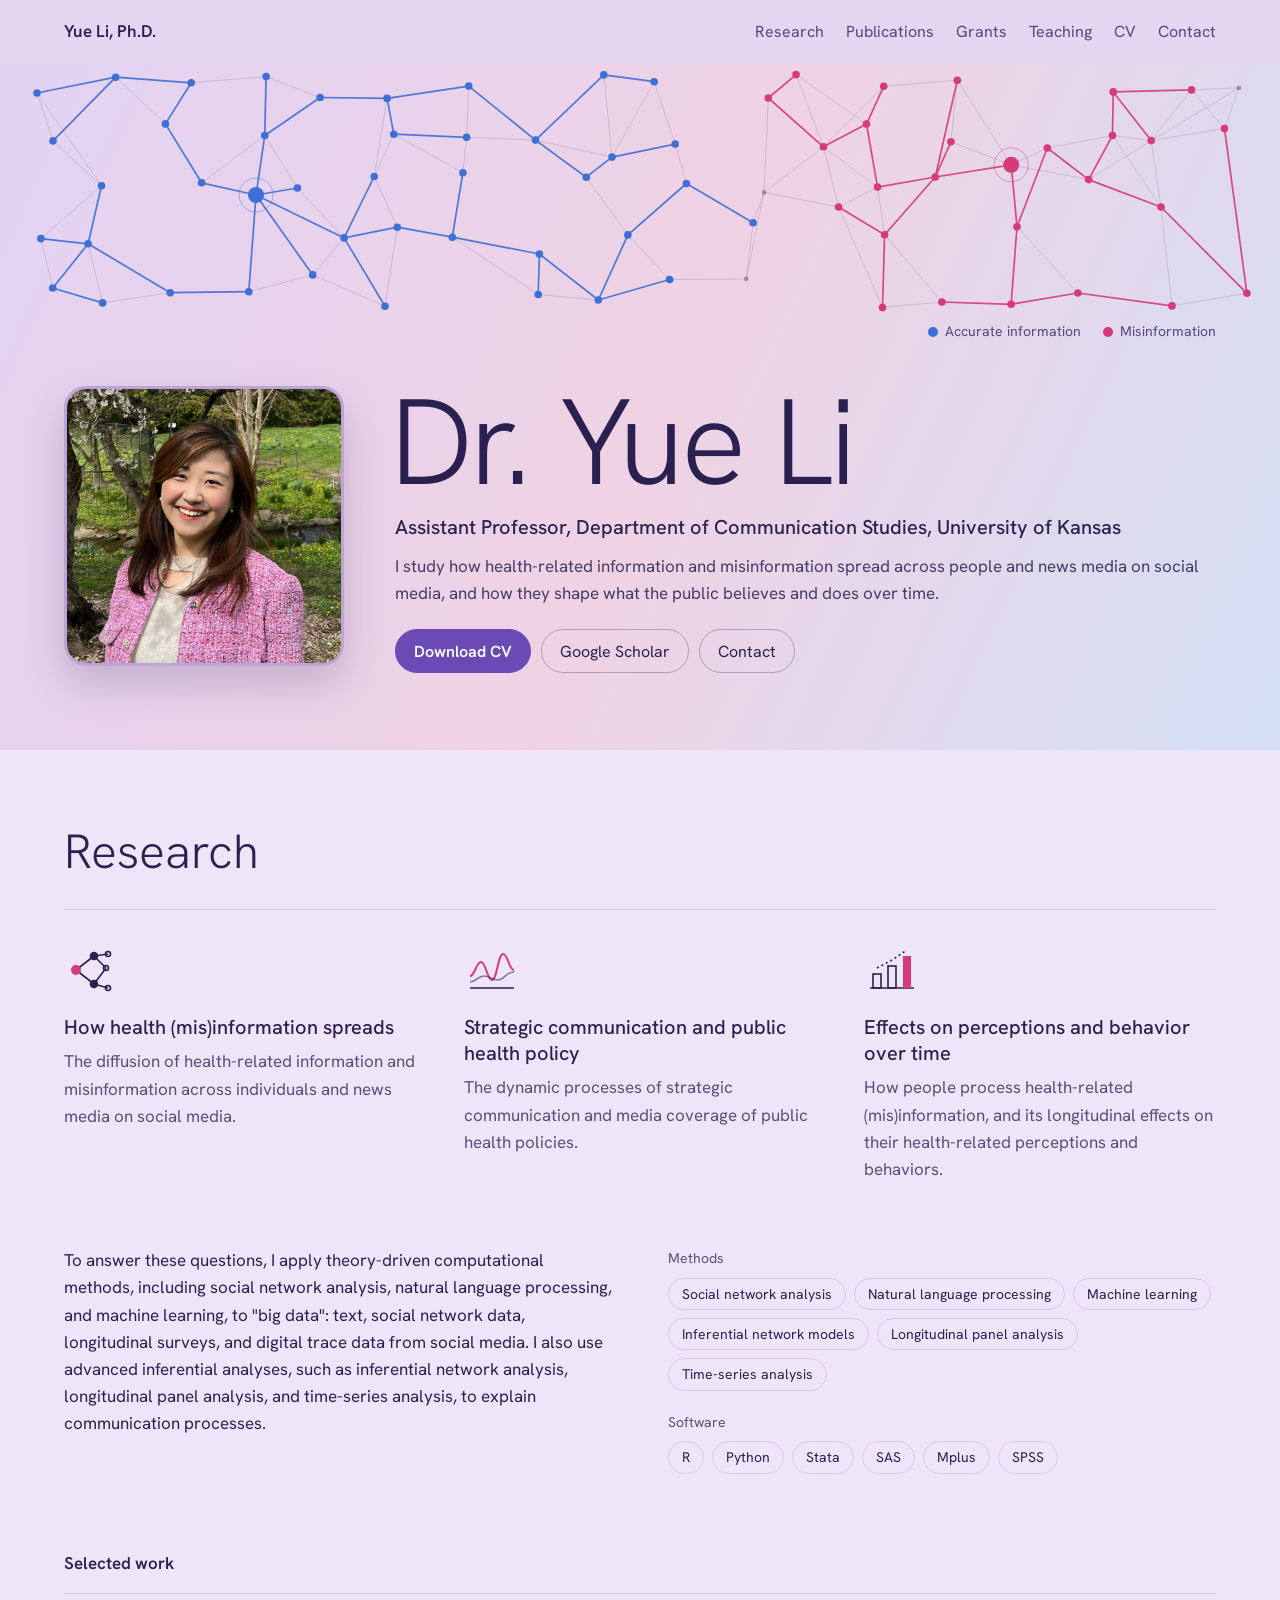
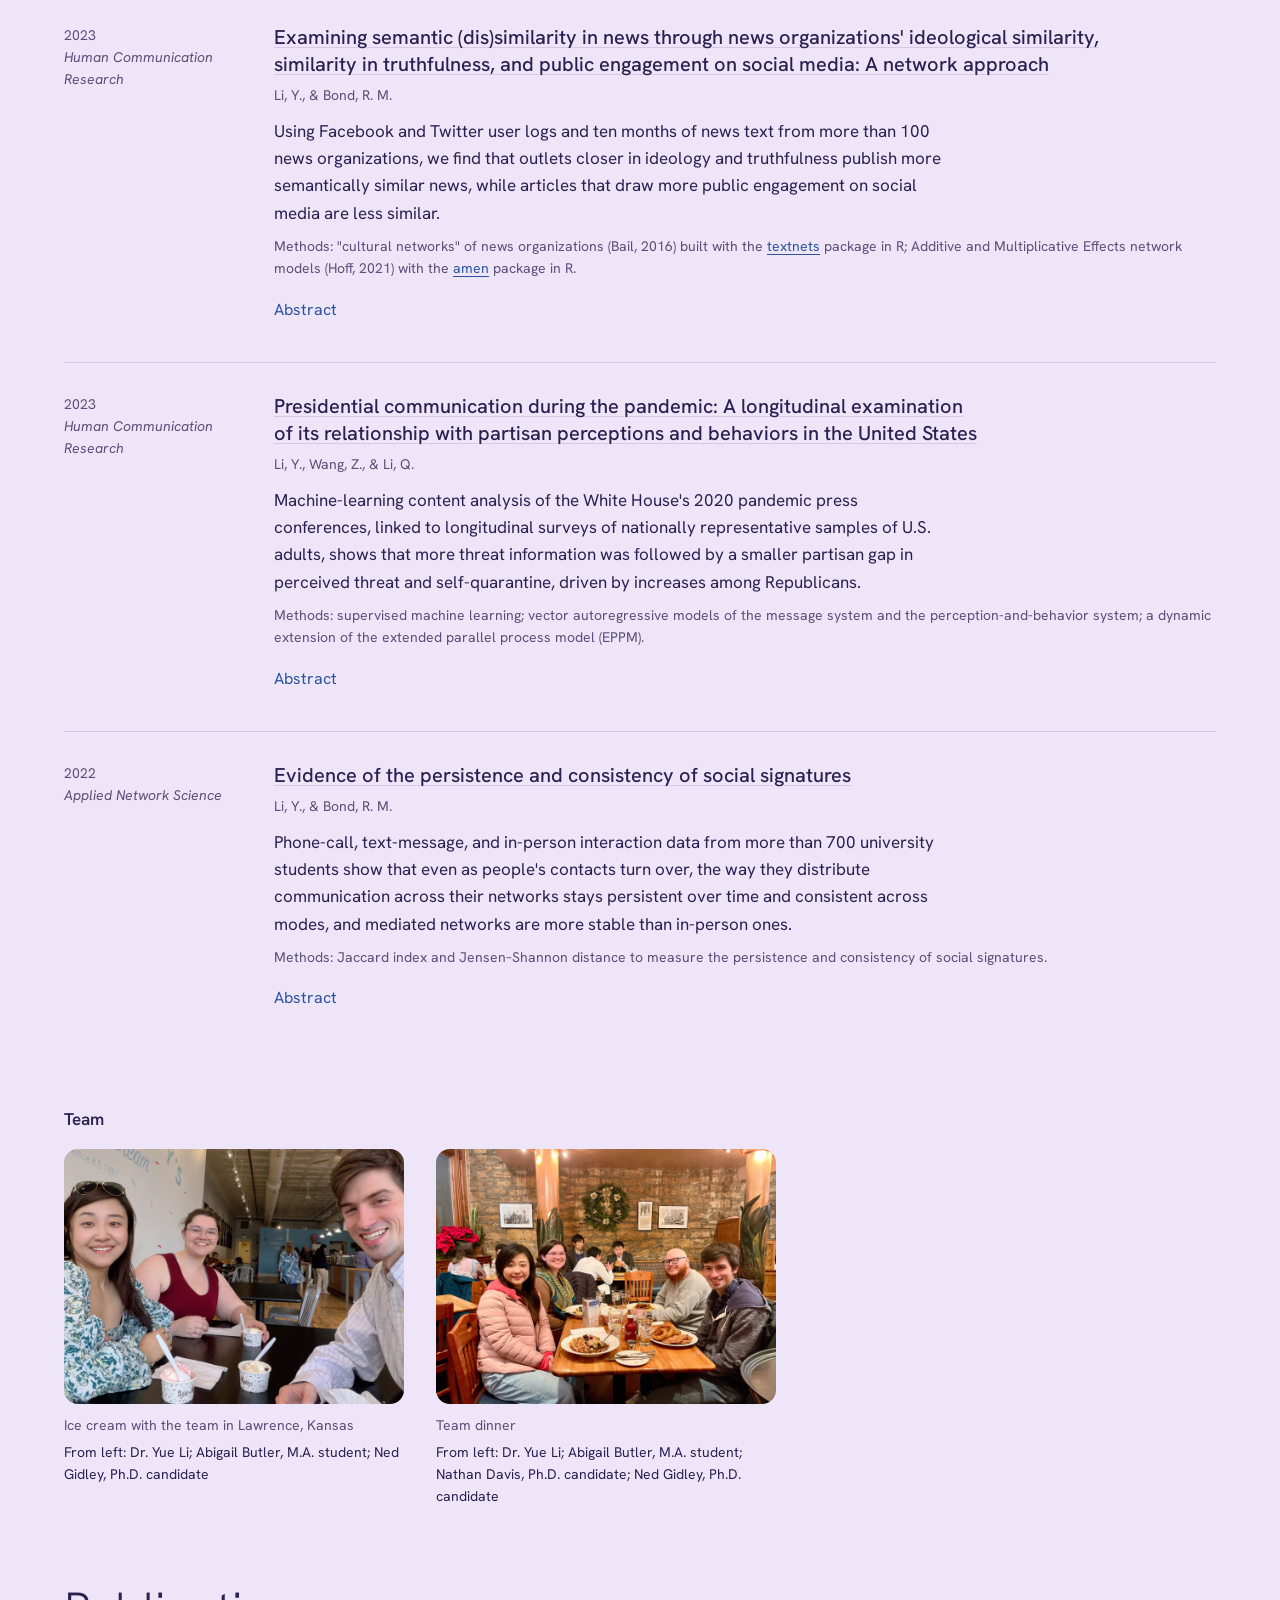
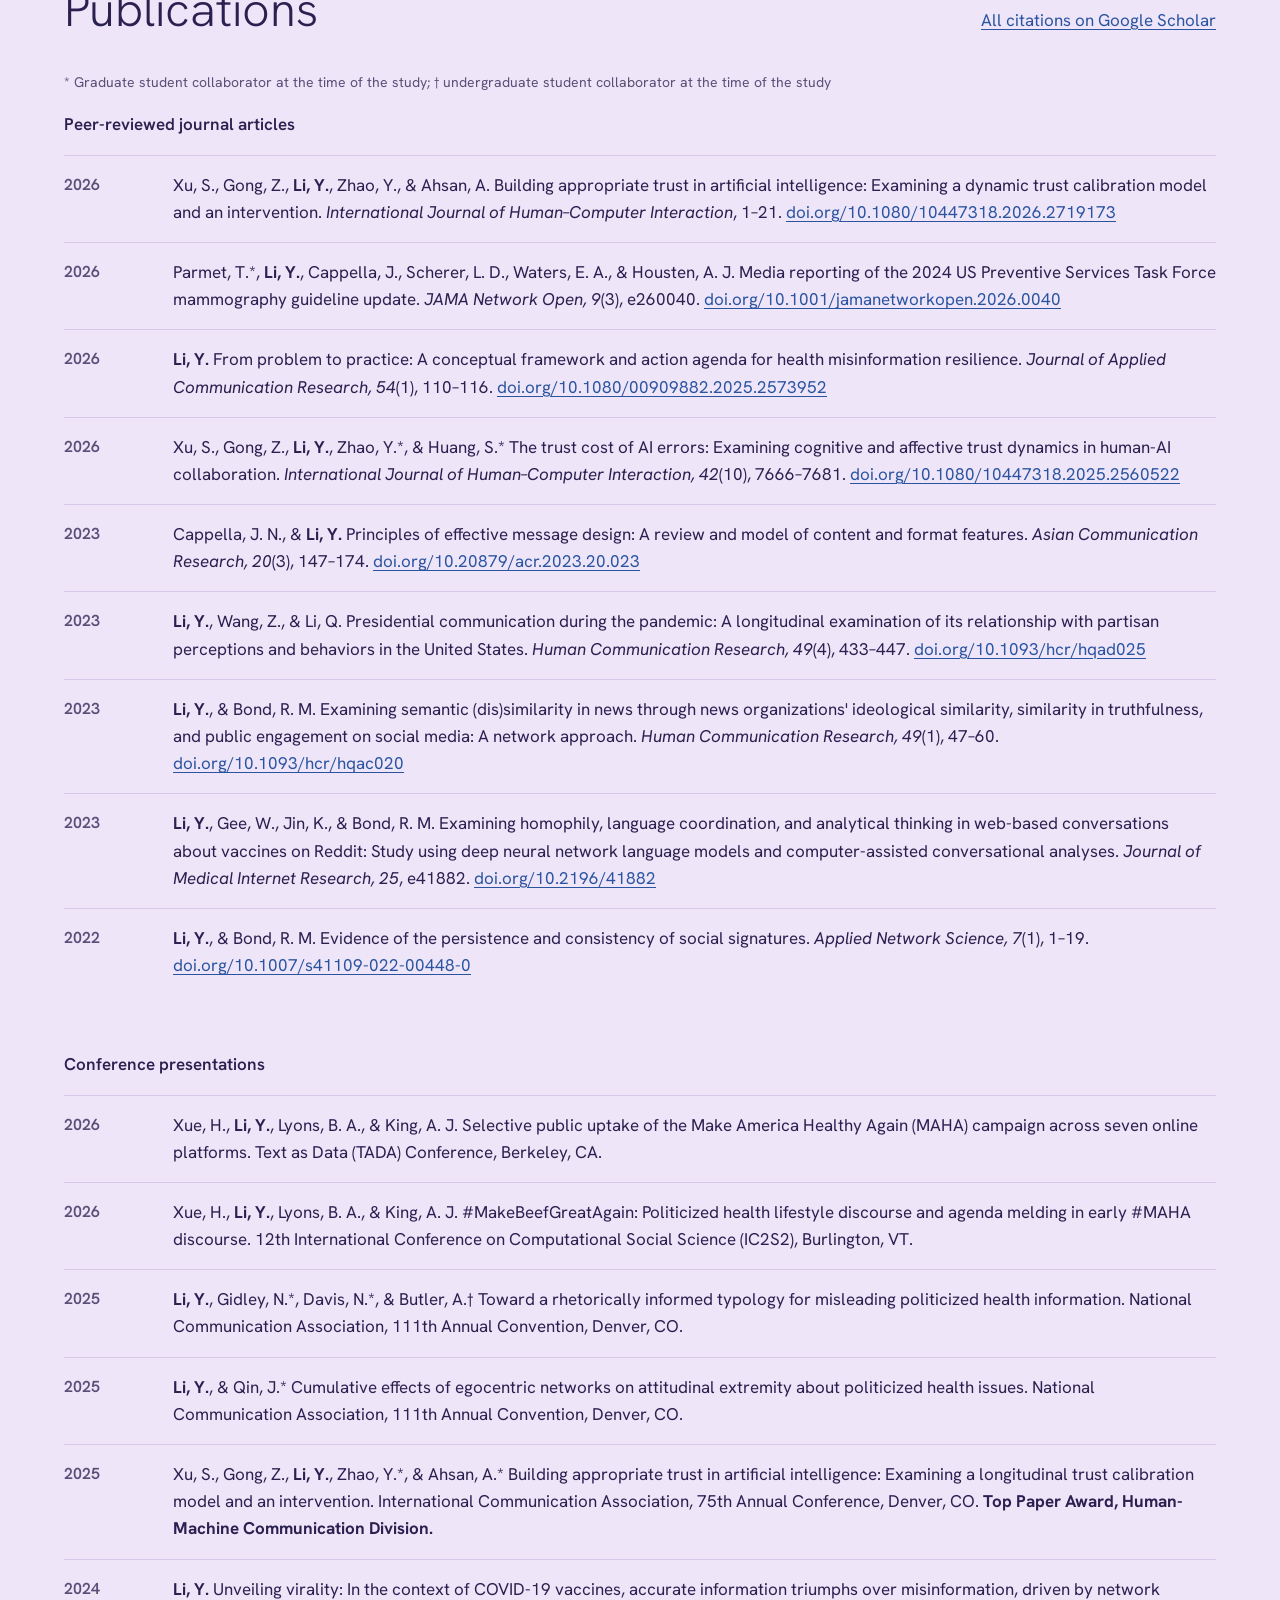
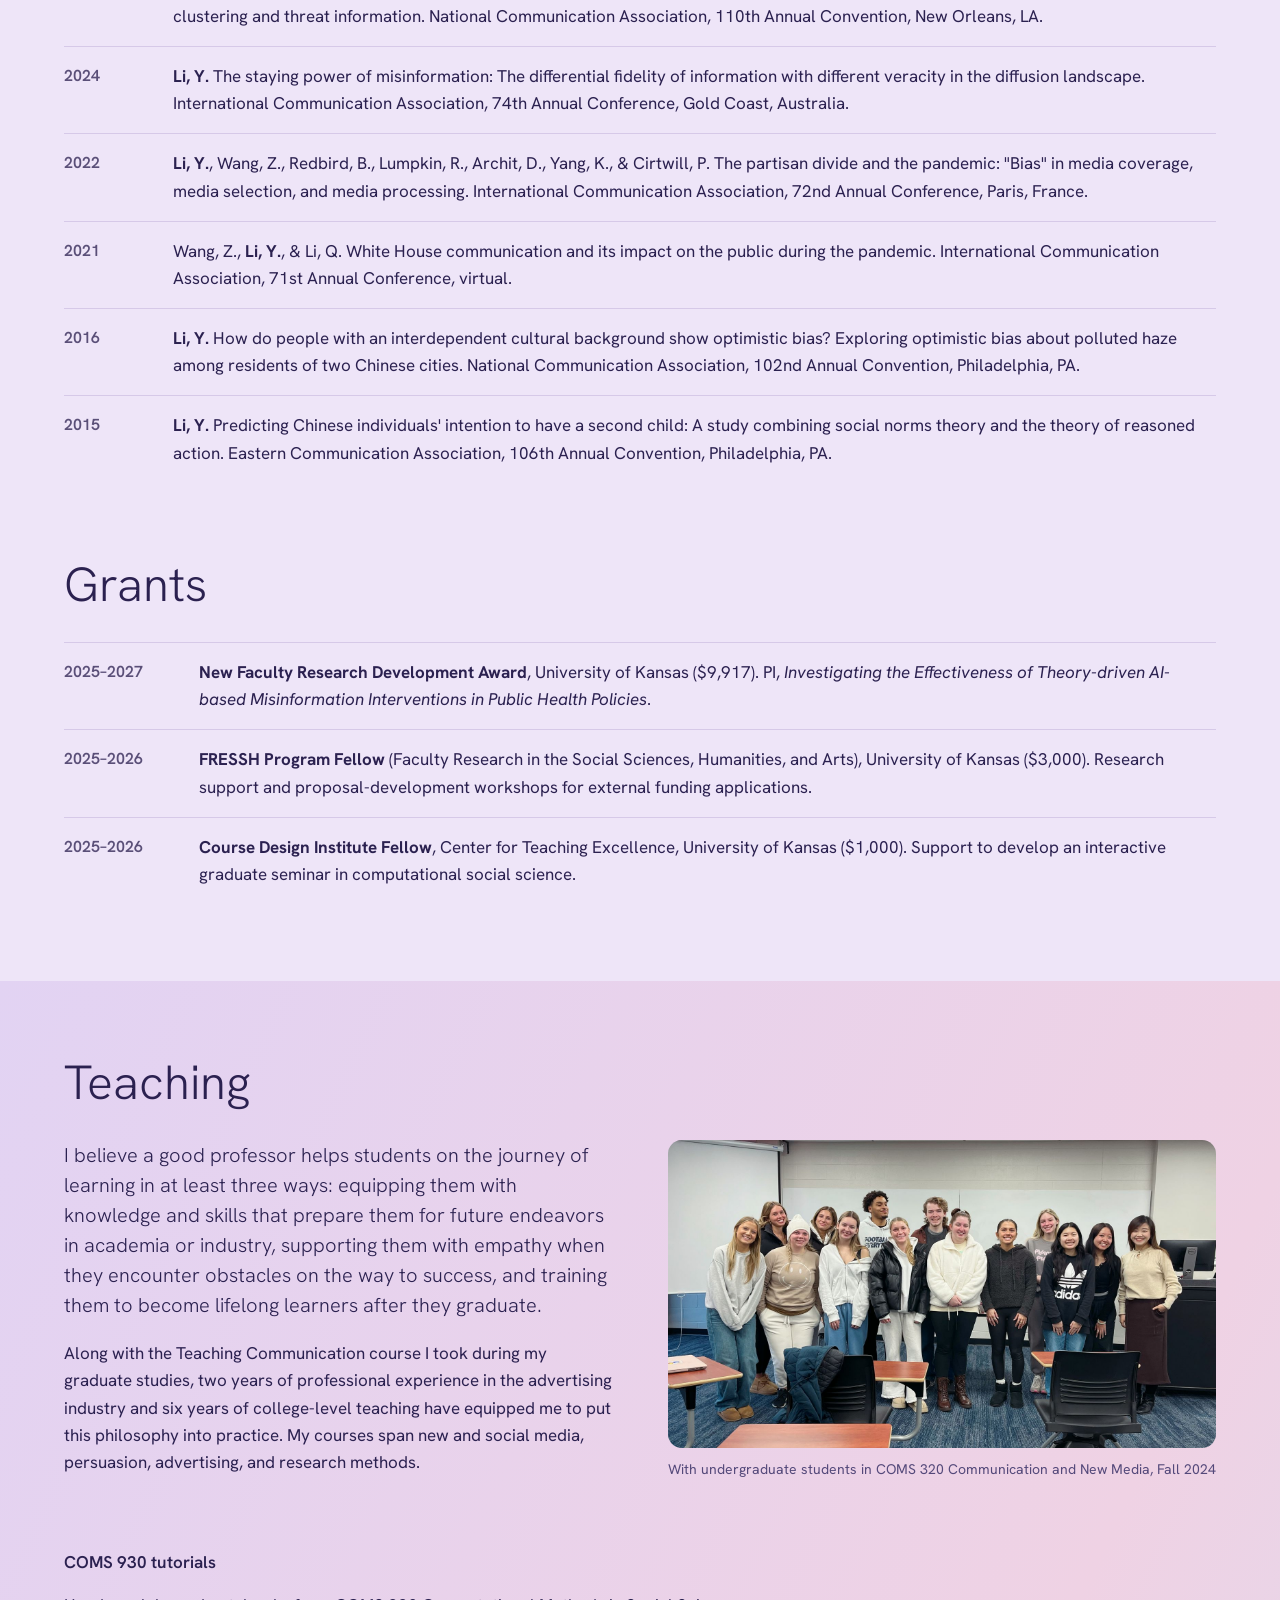
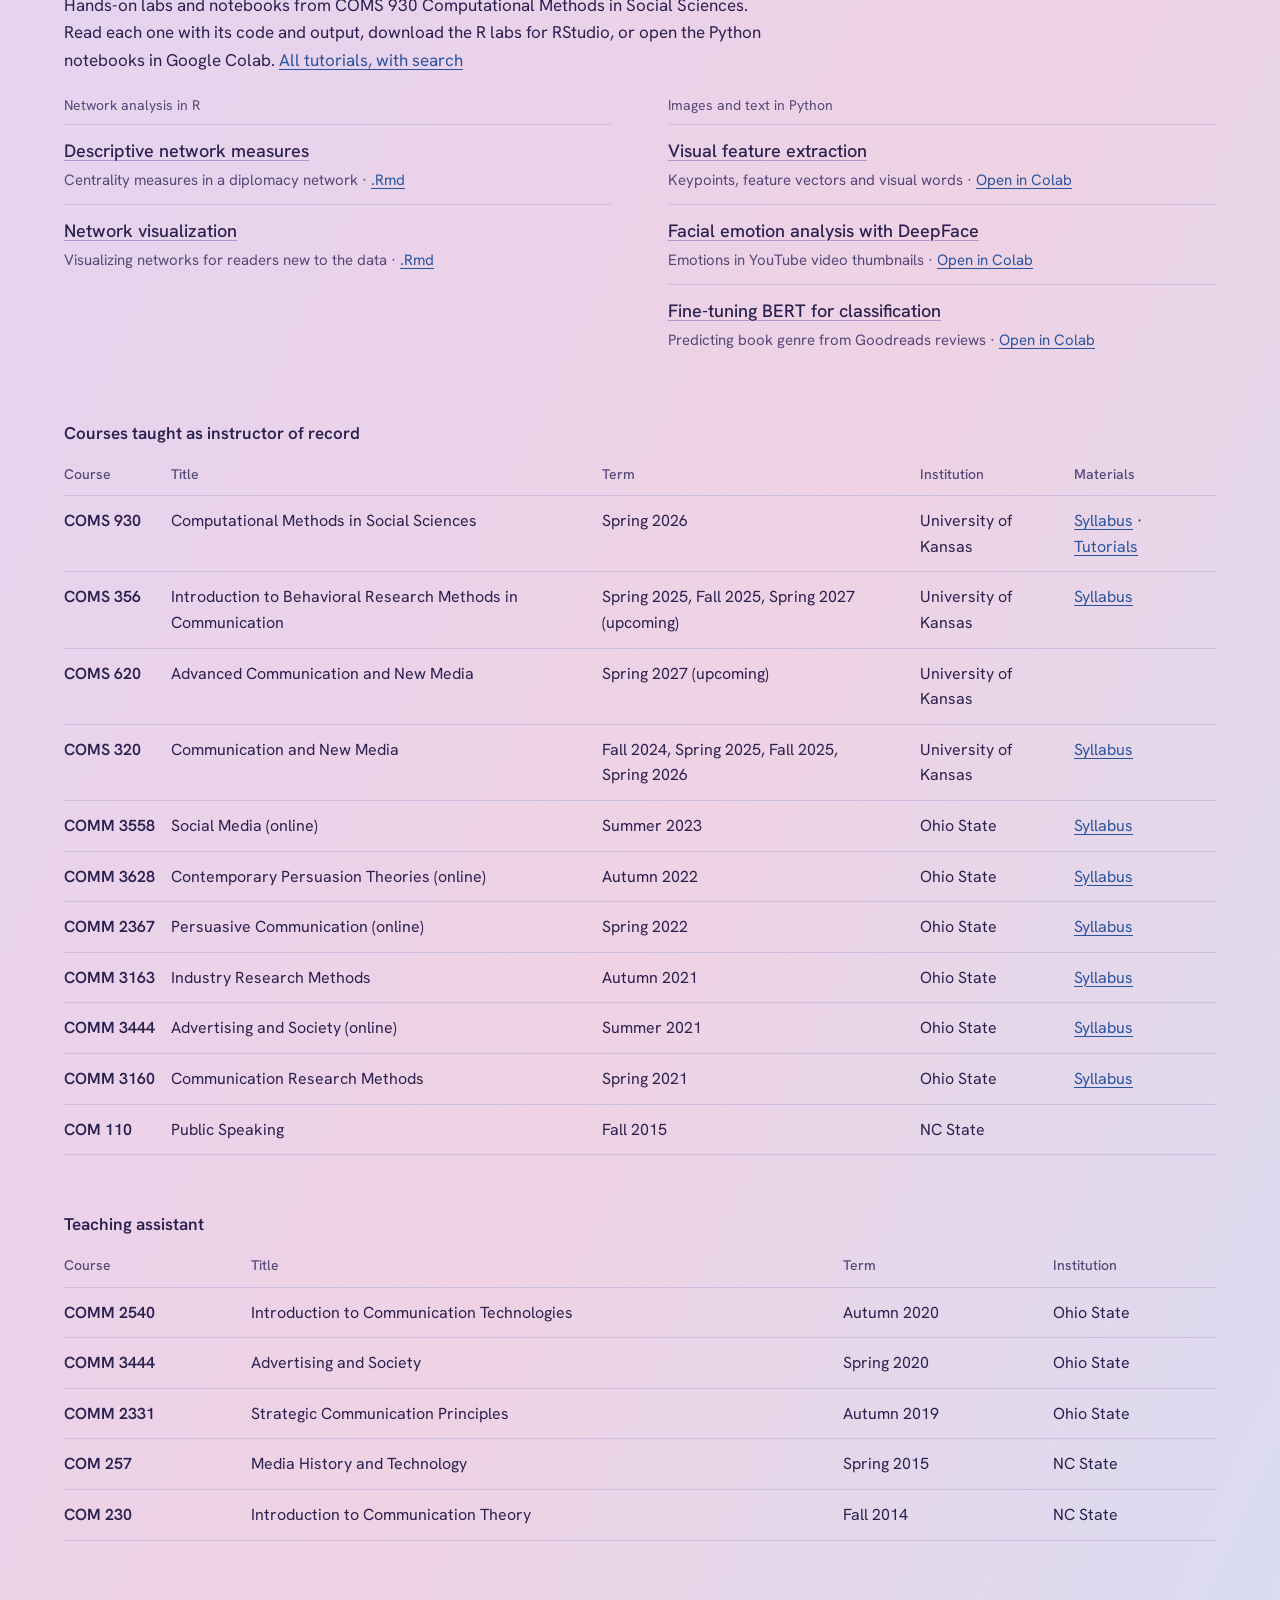
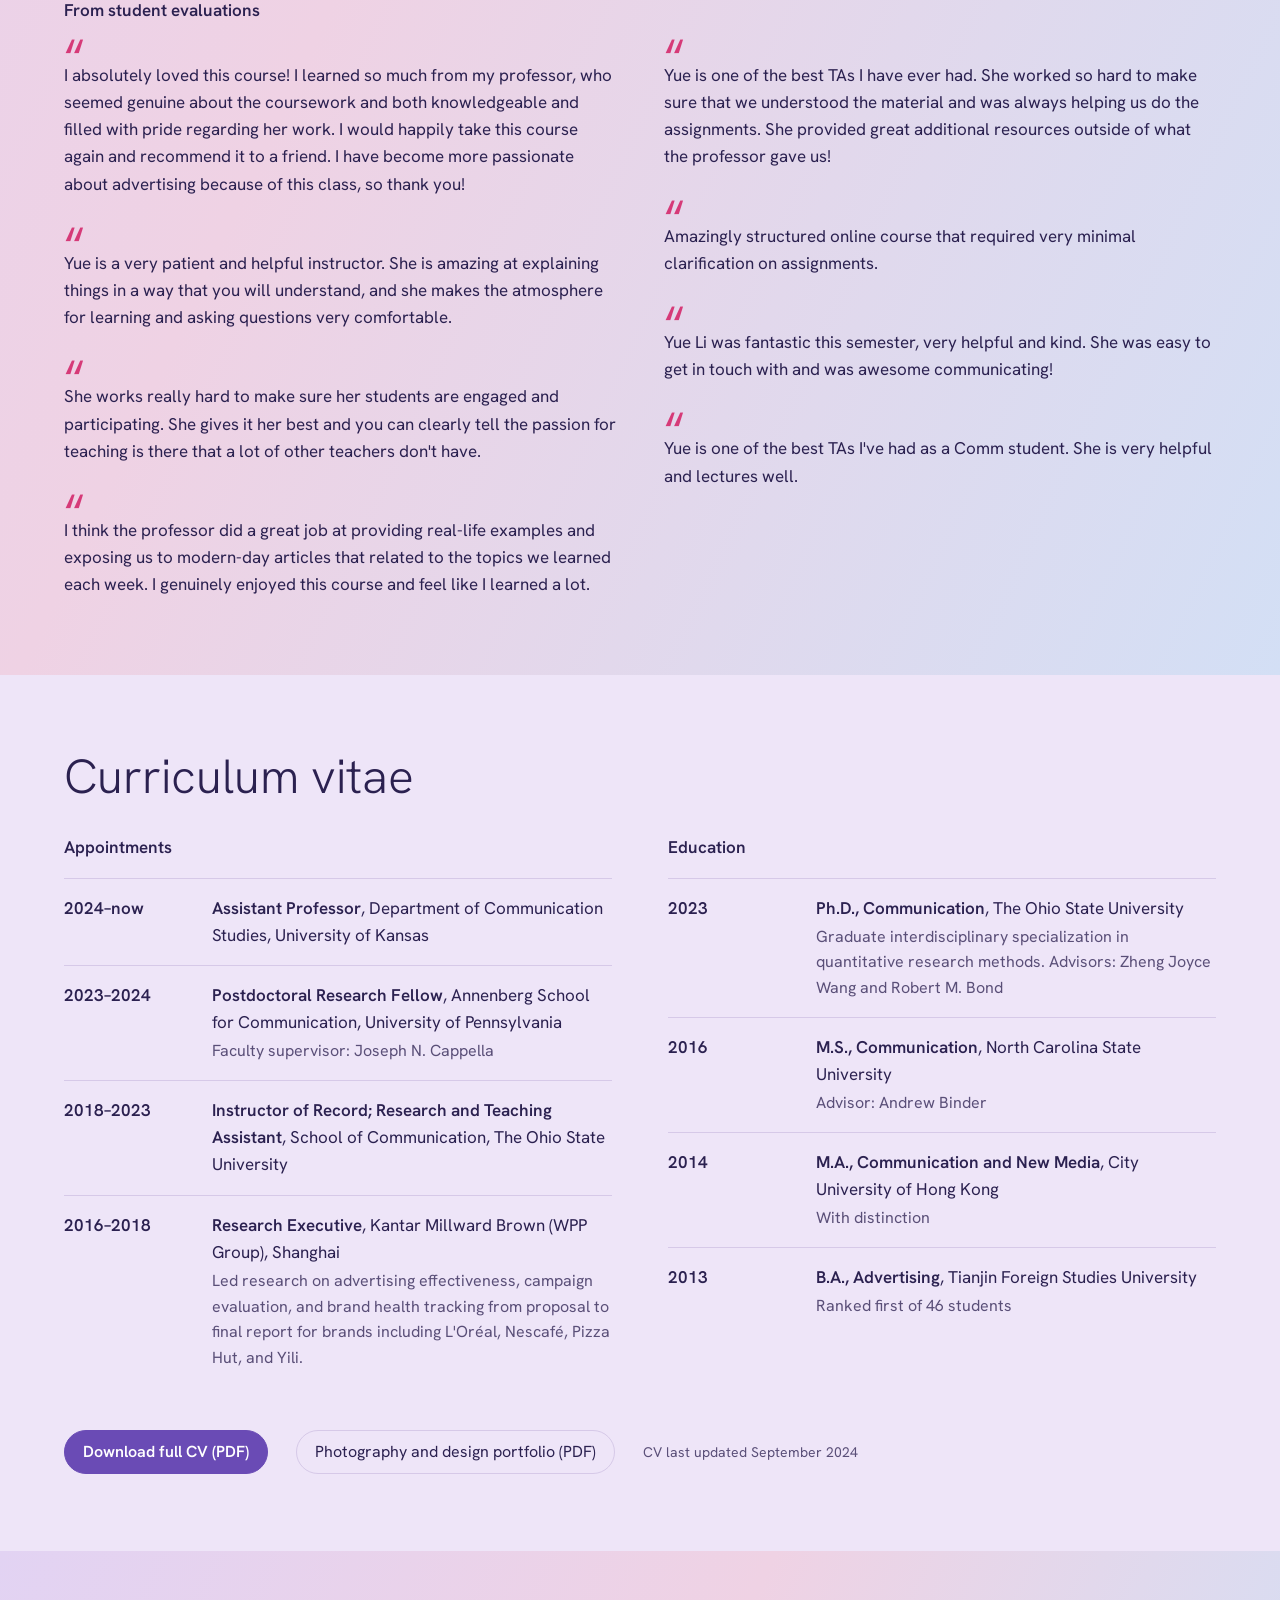
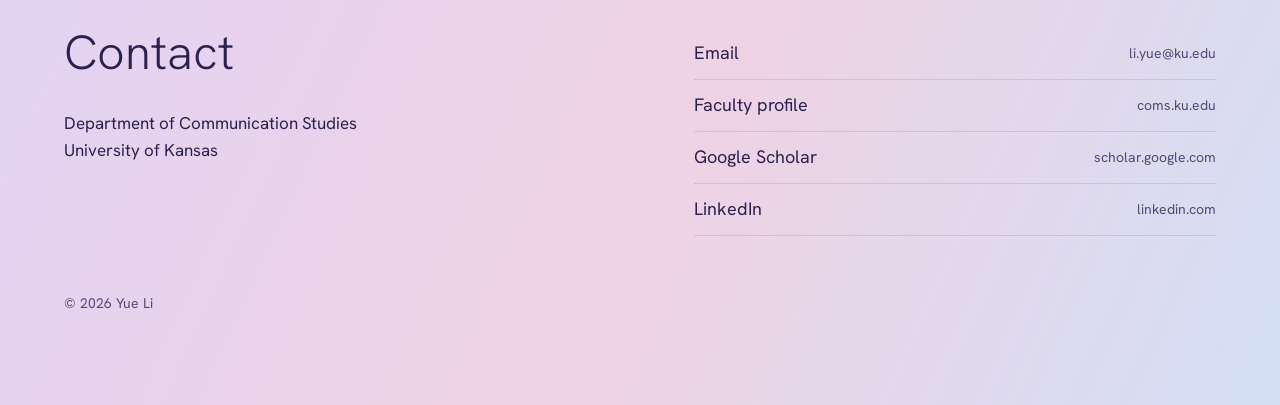
==== index.html @ b164e3a4 "Syllabus links without terms Co-Authored-By: Claude Opus 5.5 <noreply@anthropic.com> Claude-Session" ====
<!DOCTYPE html>
<html lang="en">
<head>
<meta charset="utf-8">
<meta name="viewport" content="width=device-width, initial-scale=1">
<title>Yue Li, Ph.D.</title>
<meta name="description" content="Yue Li is an assistant professor of communication studies at the University of Kansas. Her research uses computational methods to study how health information and misinformation spread on social media and how they shape public perceptions and behaviors.">
<link rel="canonical" href="https://yueliphd.net/">
<meta property="og:title" content="Yue Li, Ph.D.">
<meta property="og:description" content="Assistant Professor of Communication Studies, University of Kansas. Research on health (mis)information, social networks, and computational methods.">
<meta property="og:url" content="https://yueliphd.net/">
<meta property="og:type" content="website">
<link rel="icon" href="data:image/svg+xml,%3Csvg xmlns='http://www.w3.org/2000/svg' viewBox='0 0 32 32'%3E%3Crect width='32' height='32' rx='7' fill='%232b2150'/%3E%3Cpath d='M9 22 16 10l7 12' stroke='%23cbb8ff' stroke-width='2' fill='none'/%3E%3Ccircle cx='16' cy='10' r='3' fill='%23ff94bb'/%3E%3Ccircle cx='9' cy='22' r='2.5' fill='%238ec5ff'/%3E%3Ccircle cx='23' cy='22' r='2.5' fill='%238ec5ff'/%3E%3C/svg%3E">
<link rel="preconnect" href="https://fonts.googleapis.com">
<link rel="preconnect" href="https://fonts.gstatic.com" crossorigin>
<link href="https://fonts.googleapis.com/css2?family=Hanken+Grotesk:ital,wght@0,300;0,400;0,500;0,600;1,400&display=swap" rel="stylesheet">
<style>
/* VOICE: calm, precise, scholarly; a researcher's front door, not a brochure
   IDEA: a network-diffusion plate, like a figure from one of her own papers
   PICTURE: two information cascades (accurate in blue, misinformation in pink) moving through a social network; her portrait sits beside her name below it
   COLOUR and TYPE: rose-lilac: tinted strips with a soft lilac-to-rose-to-blue gradient (--g1/--g2/--g3), deep plum-indigo ink #2b2150, purple #6a4bb5 buttons, blue #2a54a0 links, blue #3d6fd6 and pink #d63a78 for the network; always light (color-scheme: light), the dark values inside light-dark() are kept unused in case a dark mode is wanted later; Hanken Grotesk 300 for name and titles, Hanken Grotesk for text
   LAYOUT: tinted strip (a short network band, then name and intro), lavender #eee5f8 research / publication / CV strips, tinted teaching and contact strips, all hung on one left axis */
:root{color-scheme:light;--bg:light-dark(#eee5f8,#1f1b3d);--ink:light-dark(#2b2150,#f2eefb);--muted:light-dark(#5a4f78,#c4bcde);--rule:light-dark(#d6c9e8,#3d3670);--link:light-dark(#2a54a0,#a9c8ff);--plum:#2b2150;--purple:light-dark(#6a4bb5,#cbb8ff);--on-purple:light-dark(#fff,#2b2150);--blue:light-dark(#3d6fd6,#8ec5ff);--pink:light-dark(#d63a78,#ff94bb);--net:light-dark(#2b2150,#fff);--band:light-dark(#e4d5f1,#262250);--g1:light-dark(#e2d3f3,#2c2757);--g2:light-dark(#efd2e4,#3a2550);--g3:light-dark(#d3dff5,#22305a)}
*{box-sizing:border-box;min-width:0}
html{scroll-padding-top:72px;scroll-behavior:smooth}
body{margin:0;background:var(--bg);color:var(--ink);font:17px/1.6 "Hanken Grotesk",system-ui,-apple-system,"Segoe UI",sans-serif;overflow-x:clip}
a{color:var(--link);text-underline-offset:3px;text-decoration-thickness:1px}
a:hover{text-decoration-thickness:2px}
a:focus-visible,summary:focus-visible{outline:2px solid var(--pink);outline-offset:3px;border-radius:3px}
.band{padding:clamp(44px,6vw,96px) max(5vw,16px)}
.wrap{max-width:1240px;margin:0 auto}
h1,h2{font-weight:300;line-height:1.05;text-wrap:balance;margin:0}
h2{font-size:clamp(32px,4.4vw,48px);margin-bottom:32px}
h3{font-size:17px;font-weight:600;margin:56px 0 16px}
p{margin:0 0 1em}
.meta{font-size:14px;color:var(--muted)}
.tint,.hero,.top{--ink:light-dark(#2b2150,#f2eefb);--muted:light-dark(#54497a,#c8c0e2);--soft:light-dark(#463c66,#ddd6f2);--rule:light-dark(#cdbfe0,#4a4380);--link:light-dark(#2a54a0,#a9c8ff);color:var(--ink)}
.tint,.hero{background:linear-gradient(115deg,var(--g1) 0%,var(--g2) 52%,var(--g3) 100%)}
.scroll{overflow-x:auto}.scroll a{flex:none}

/* navigation */
.top{background:var(--band);padding:0 max(5vw,16px)}
@media(min-width:900px){.top{position:sticky;top:0;z-index:5}}
.navrow{display:flex;flex-wrap:wrap;align-items:center;justify-content:space-between;gap:0 24px;min-height:64px}
.brand{color:var(--ink);text-decoration:none;font-weight:600;padding:10px 0}
.links{display:flex;gap:2px;margin:0 -10px}
.links a{display:inline-flex;align-items:center;min-height:44px;padding:0 10px;color:var(--muted);text-decoration:none;font-size:16px}
.links a:hover{color:var(--ink);box-shadow:inset 0 -2px var(--purple)}

/* hero */
.hero{padding-top:0}
.net{position:relative;height:clamp(170px,28vh,290px);margin:0 calc(-1 * max(5vw,16px))}
.net>svg{position:absolute;inset:0;width:100%;height:100%}
.legend{display:flex;flex-wrap:wrap;gap:6px 22px;justify-content:flex-end;font-size:14px;color:var(--muted);margin:4px 0 0}
.dot{display:inline-block;width:10px;height:10px;border-radius:50%;margin-right:7px;vertical-align:-1px}
.intro{display:grid;grid-template-columns:clamp(160px,22vw,280px) minmax(0,1fr);grid-template-areas:"photo name" "photo lede";gap:8px clamp(28px,4vw,56px);align-items:end;margin-top:clamp(12px,3vw,36px)}
.headshot{grid-area:photo;align-self:center;width:100%;height:auto;aspect-ratio:1;object-fit:cover;border-radius:22px;border:3px solid color-mix(in srgb,var(--purple) 35%,transparent);box-shadow:0 18px 40px rgba(43,33,80,.2)}
.intro h1{grid-area:name}.intro .lede{grid-area:lede}
h1{font-size:clamp(64px,9.5vw,128px);letter-spacing:-.02em;margin-left:-.04em}
.role{font-size:20px;font-weight:500;line-height:1.35;margin-bottom:12px}
.lede p:not(.role){color:var(--soft)}
.btns{display:flex;flex-wrap:wrap;gap:10px;margin-top:22px}
.btn{display:inline-flex;align-items:center;min-height:44px;padding:0 18px;border:1px solid color-mix(in srgb,var(--ink) 30%,transparent);border-radius:999px;color:var(--ink);text-decoration:none;font-size:16px}
.btn:hover{border-color:var(--purple);background:color-mix(in srgb,var(--purple) 10%,transparent)}
.btn.primary{background:var(--purple);border-color:var(--purple);color:var(--on-purple);font-weight:600}
.go{animation:draw .55s ease-out forwards}
.pop{opacity:0;animation:pop .4s ease-out forwards}
@keyframes draw{to{stroke-dashoffset:0}}@keyframes pop{to{opacity:1}}

/* research */
.areas{display:grid;grid-template-columns:repeat(auto-fit,minmax(min(100%,240px),1fr));gap:36px 48px;border-top:1px solid var(--rule);padding-top:32px}
.area svg{width:56px;height:56px;display:block}
.area h3{margin:16px 0 8px;font-size:20px;font-weight:500;line-height:1.3}
.area p{color:var(--muted);margin:0}
.methods{display:grid;grid-template-columns:minmax(0,1fr) minmax(0,1fr);gap:28px 56px;margin-top:64px}
.tags{display:flex;flex-wrap:wrap;gap:8px;list-style:none;padding:0;margin:8px 0 20px}
.tags li{border:1px solid var(--rule);border-radius:999px;padding:4px 13px;font-size:14px}
.work{display:grid;grid-template-columns:10em minmax(0,1fr);gap:8px 40px;border-top:1px solid var(--rule);padding:30px 0}
.work h4{font-size:20px;font-weight:500;line-height:1.35;margin:0 0 6px;text-wrap:balance}
.work h4 a{color:var(--ink);text-decoration-color:var(--rule)}
.work h4 a:hover{text-decoration-color:var(--link)}
.work .sum{margin:12px 0 8px;max-width:68ch}
.how{font-size:14px;color:var(--muted);margin:0}
details{margin-top:8px}
summary{cursor:pointer;display:inline-flex;align-items:center;min-height:44px;color:var(--link);font-size:16px}
details p{max-width:70ch;color:var(--muted);font-size:16px}

.photo{margin:0}
.photo img{display:block;width:100%;height:auto;border-radius:14px}
.photo figcaption{font-size:14px;color:var(--muted);margin-top:10px}
.team{display:grid;grid-template-columns:repeat(auto-fill,minmax(min(100%,220px),1fr));gap:24px 32px;max-width:712px}.team .photo{max-width:400px}
.photo .who{display:block;margin-top:4px;color:var(--ink)}

/* publications */
.pubs{list-style:none;padding:0;margin:0}
.pubs li{display:grid;grid-template-columns:5em minmax(0,1fr);gap:4px 24px;padding:16px 0;border-top:1px solid var(--rule)}
.pubs .yr{font-weight:600;color:var(--muted);font-size:16px}
.pubs a{overflow-wrap:anywhere}
.intro-pubs{display:flex;flex-wrap:wrap;justify-content:space-between;align-items:baseline;gap:8px 24px}
.pubnote{font-size:14px;color:var(--muted);margin:4px 0 18px}
.grants li{grid-template-columns:6.5em minmax(0,1fr)}

/* teaching */
.teach{display:grid;grid-template-columns:minmax(0,1fr) minmax(0,1fr);gap:28px 56px;align-items:start}
.teach .phil{font-size:20px;line-height:1.5;font-weight:300;color:var(--ink)}
table{width:100%;border-collapse:collapse;font-size:16px}
th{text-align:start;font-size:14px;font-weight:500;color:var(--muted);padding:0 16px 10px 0;border-bottom:1px solid var(--rule)}
td{padding:12px 16px 12px 0;border-bottom:1px solid var(--rule);vertical-align:top}
td:first-child{white-space:nowrap;font-weight:600}
td.term{min-width:7.5em}
.tut-intro{max-width:70ch}
.tutgrid{display:grid;grid-template-columns:repeat(auto-fit,minmax(min(100%,320px),1fr));gap:12px 56px;margin-top:20px}
.tutlist{list-style:none;padding:0;margin:8px 0 0}.tutlist li{padding:12px 0;border-top:1px solid var(--rule)}
.tutlist a.t{color:var(--ink);font-weight:500;font-size:18px;text-decoration-color:color-mix(in srgb,var(--purple) 45%,transparent)}.tutlist a.t:hover{text-decoration-color:var(--purple)}
.tutlist .d{display:block;color:var(--muted);font-size:15px;margin-top:2px}
.quotes{columns:2 300px;column-gap:48px;margin-top:8px}
blockquote{break-inside:avoid;margin:0 0 30px;color:var(--ink)}
blockquote::before{content:"\201C";display:block;font-size:48px;line-height:.7;color:var(--pink);height:22px}

/* cv */
.cvcols{display:grid;grid-template-columns:minmax(0,1fr) minmax(0,1fr);gap:0 56px}
.tl{list-style:none;padding:0;margin:0}
.tl li{display:grid;grid-template-columns:7.5em minmax(0,1fr);gap:2px 20px;padding:16px 0;border-top:1px solid var(--rule)}
.tl .yr{font-weight:600;white-space:nowrap}
.tl b{font-weight:600}
.tl p{margin:2px 0 0;color:var(--muted);font-size:16px}
.cvcols h3{margin-top:0}
.cvbar{display:flex;flex-wrap:wrap;gap:12px 28px;align-items:center;margin-top:44px}
.cvbar .btn{color:var(--ink);border-color:var(--rule)}
.cvbar .btn.primary{color:var(--on-purple);border-color:var(--purple)}

/* contact */
.contact{display:grid;grid-template-columns:minmax(0,1.1fr) minmax(0,1fr);gap:24px 56px;align-items:start}
.contact ul{list-style:none;padding:0;margin:0}
.contact li a{display:flex;justify-content:space-between;align-items:center;min-height:52px;border-bottom:1px solid var(--rule);color:var(--ink);text-decoration:none;font-size:18px}
.contact li a:hover{color:var(--purple)}
.contact li a span{color:var(--muted);font-size:14px}
.foot{margin-top:56px;font-size:14px;color:var(--muted)}

@media(max-width:760px){.methods,.teach,.cvcols,.contact{grid-template-columns:minmax(0,1fr)}.cvcols>div+div{margin-top:40px}.work{grid-template-columns:minmax(0,1fr)}.legend{justify-content:flex-start}}
@media(max-width:600px){.intro{grid-template-columns:104px minmax(0,1fr);grid-template-areas:"photo name" "lede lede";column-gap:18px;align-items:center}.headshot{border-radius:16px}h1{font-size:56px}.lede{margin-top:12px}table{font-size:15px}.stack thead{display:none}.stack tr{display:grid;padding-block:10px;border-bottom:1px solid var(--rule)}.stack td{display:flow-root;border:0;padding:3px 0;padding-inline-start:7em;text-align:start;white-space:normal}.stack td::before{content:attr(data-l);float:inline-start;width:6.5em;margin-inline-start:-7em;color:var(--muted);font-weight:400;font-size:14px}.stack td:empty{display:none}.pubs li,.tl li{grid-template-columns:minmax(0,1fr)}}
@media(prefers-reduced-motion:reduce){html{scroll-behavior:auto}.go,.pop{animation:none;opacity:1;stroke-dashoffset:0}}
</style>
<script>new MutationObserver(()=>{for(const c of document.querySelectorAll('.stack td:not([data-l])')){let i=0,p=c;while(p=p.previousElementSibling)i+=p.colSpan;c.dataset.l=c.closest('table').rows[0].cells[i]?.textContent||''}}).observe(document,{childList:true,subtree:true})</script>
</head>
<body>

<nav class="top" aria-label="Main">
  <div class="wrap navrow">
    <a class="brand" href="#top">Yue Li, Ph.D.</a>
    <div class="links scroll">
      <a href="#research">Research</a>
      <a href="#publications">Publications</a>
      <a href="#grants">Grants</a>
      <a href="#teaching">Teaching</a>
      <a href="#cv">CV</a>
      <a href="#contact">Contact</a>
    </div>
  </div>
</nav>

<header class="band hero" id="top">
  <div class="wrap">
    <div class="net" aria-hidden="true">
      <svg id="net"></svg>
    </div>
    <p class="legend"><span><i class="dot" style="background:var(--blue)"></i>Accurate information</span><span><i class="dot" style="background:var(--pink)"></i>Misinformation</span></p>
    <div class="intro">
      <img class="headshot" src="images/headshot.jpg" alt="Portrait of Yue Li" width="800" height="800">
      <h1>Dr. Yue Li</h1>
      <div class="lede">
        <p class="role">Assistant Professor, Department of Communication Studies, University of Kansas</p>
        <p>I study how health-related information and misinformation spread across people and news media on social media, and how they shape what the public believes and does over time.</p>
        <div class="btns">
          <a class="btn primary" href="files/Yue-Li-CV.pdf">Download CV</a>
          <a class="btn" href="https://scholar.google.com/citations?user=ZIJgPwMAAAAJ&amp;hl=en">Google Scholar</a>
          <a class="btn" href="#contact">Contact</a>
        </div>
      </div>
    </div>
  </div>
</header>

<main>
<section class="band" id="research">
  <div class="wrap">
    <h2>Research</h2>
    <div class="areas">
      <div class="area">
        <svg viewBox="0 0 56 56" fill="none" stroke="currentColor" stroke-width="1.6" aria-hidden="true"><path d="M12 28 30 14M12 28l18 14M30 14l14-2M30 14l12 12M30 42l12-16M30 42l14 4"/><circle cx="12" cy="28" r="5" fill="var(--pink)" stroke="none"/><circle cx="30" cy="14" r="3.5" fill="currentColor"/><circle cx="30" cy="42" r="3.5" fill="currentColor"/><circle cx="44" cy="12" r="2.5"/><circle cx="42" cy="26" r="2.5"/><circle cx="44" cy="46" r="2.5"/></svg>
        <h3>How health (mis)information spreads</h3>
        <p>The diffusion of health-related information and misinformation across individuals and news media on social media.</p>
      </div>
      <div class="area">
        <svg viewBox="0 0 56 56" fill="none" stroke="currentColor" stroke-width="1.6" aria-hidden="true"><path d="M6 46h44"/><path d="M6 34c5 0 6-14 11-14s6 18 11 18 6-26 11-26 6 16 11 16" stroke="var(--pink)" stroke-width="2"/><path d="M6 40c6 0 8-6 14-6s8 4 14 4 8-8 16-8" opacity=".55"/></svg>
        <h3>Strategic communication and public health policy</h3>
        <p>The dynamic processes of strategic communication and media coverage of public health policies.</p>
      </div>
      <div class="area">
        <svg viewBox="0 0 56 56" fill="none" stroke="currentColor" stroke-width="1.6" aria-hidden="true"><path d="M6 46h44"/><rect x="9" y="32" width="8" height="14"/><rect x="24" y="24" width="8" height="22"/><rect x="39" y="14" width="8" height="32" fill="var(--pink)" stroke="none"/><path d="M13 26 28 18l15-10" stroke-dasharray="2 3"/></svg>
        <h3>Effects on perceptions and behavior over time</h3>
        <p>How people process health-related (mis)information, and its longitudinal effects on their health-related perceptions and behaviors.</p>
      </div>
    </div>

    <div class="methods">
      <p>To answer these questions, I apply theory-driven computational methods, including social network analysis, natural language processing, and machine learning, to "big data": text, social network data, longitudinal surveys, and digital trace data from social media. I also use advanced inferential analyses, such as inferential network analysis, longitudinal panel analysis, and time-series analysis, to explain communication processes.</p>
      <div>
        <div class="meta">Methods</div>
        <ul class="tags"><li>Social network analysis</li><li>Natural language processing</li><li>Machine learning</li><li>Inferential network models</li><li>Longitudinal panel analysis</li><li>Time-series analysis</li></ul>
        <div class="meta">Software</div>
        <ul class="tags"><li>R</li><li>Python</li><li>Stata</li><li>SAS</li><li>Mplus</li><li>SPSS</li></ul>
      </div>
    </div>

    <h3>Selected work</h3>
    <article class="work">
      <div class="meta">2023<br><i>Human Communication Research</i></div>
      <div>
        <h4><a href="https://doi.org/10.1093/hcr/hqac020">Examining semantic (dis)similarity in news through news organizations' ideological similarity, similarity in truthfulness, and public engagement on social media: A network approach</a></h4>
        <div class="meta">Li, Y., &amp; Bond, R. M.</div>
        <p class="sum">Using Facebook and Twitter user logs and ten months of news text from more than 100 news organizations, we find that outlets closer in ideology and truthfulness publish more semantically similar news, while articles that draw more public engagement on social media are less similar.</p>
        <p class="how">Methods: "cultural networks" of news organizations (Bail, 2016) built with the <a href="https://github.com/cbail/textnets">textnets</a> package in R; Additive and Multiplicative Effects network models (Hoff, 2021) with the <a href="https://pdhoff.github.io/amen/">amen</a> package in R.</p>
        <details><summary>Abstract</summary><p>The rise of homogenization and polarization in the news may inhibit individuals' understanding of an issue and the functioning of a democratic society. This study applies a network approach to understanding patterns of semantic similarity and divergence across news coverage. Specifically, we focus on how (a) inter-organizational networks based on media ideology, (b) inter-organizational networks based on news truthfulness, and (c) public engagement that news articles received on social media may affect semantic similarity in the news. We use large-scale user logs data on social media platforms (i.e., Facebook and Twitter) and news text data from more than 100 news organizations over 10 months to examine the three potential processes. Our results show that the similarity between news organizations in terms of media ideology and news truthfulness is positively associated with semantic similarity, whereas the public engagement that news articles received on social media is negatively associated with semantic similarity. Our study contributes to theory development in mass communication by shifting to a network paradigm that connects news organizations, news content, and news audiences. We demonstrate how scholars across communication disciplines may collaborate to integrate distinct theories, connect multiple levels, and link otherwise separate dimensions. Methodologically, we demonstrate how synchronizing network science with natural language processing and combining social media log data with text data can help to answer research questions that communication scholars are interested in. The findings' implications for news polarization are discussed.</p></details>
      </div>
    </article>
    <article class="work">
      <div class="meta">2023<br><i>Human Communication Research</i></div>
      <div>
        <h4><a href="https://doi.org/10.1093/hcr/hqad025">Presidential communication during the pandemic: A longitudinal examination of its relationship with partisan perceptions and behaviors in the United States</a></h4>
        <div class="meta">Li, Y., Wang, Z., &amp; Li, Q.</div>
        <p class="sum">Machine-learning content analysis of the White House's 2020 pandemic press conferences, linked to longitudinal surveys of nationally representative samples of U.S. adults, shows that more threat information was followed by a smaller partisan gap in perceived threat and self-quarantine, driven by increases among Republicans.</p>
        <p class="how">Methods: supervised machine learning; vector autoregressive models of the message system and the perception-and-behavior system; a dynamic extension of the extended parallel process model (EPPM).</p>
        <details><summary>Abstract</summary><p>Partisanship played a key role in shaping individuals' responses to the COVID-19 pandemic in the United States. The current project applies the extended parallel processing model (EPPM) to examine how the content features of White House press conferences were associated with the partisan gap in perceptions and behavior during the early stage of the pandemic. Using supervised machine learning, Study 1 analyzes the White House press conferences regarding the pandemic during 2020. The results demonstrate that the White House focused on efficacy but included minimal threat information. Study 2 uses the threat and efficacy information in White House press conferences to predict perceived threat and efficacy as well as self-quarantine behavior measured by longitudinal surveys using nationally representative samples of U.S. adults. Time-series analysis shows that an increase of threat information from the White House was associated with a subsequent decrease in the partisan gap between Democrats and Republicans on perceived threat and self-quarantine behavior by increasing perceived threat and self-quarantine behavior among Republicans. This study contributes to presidential communication research by systematically examining specific message features and linking them to public perceptions and behaviors in the context of a public health crisis. The study also extends the EPPM to a dynamic model, estimating the asymmetric effects and self-continuity of positive (i.e., efficacy) and negative (i.e., threat) information on perceptions and behaviors.</p></details>
      </div>
    </article>
    <article class="work">
      <div class="meta">2022<br><i>Applied Network Science</i></div>
      <div>
        <h4><a href="https://doi.org/10.1007/s41109-022-00448-0">Evidence of the persistence and consistency of social signatures</a></h4>
        <div class="meta">Li, Y., &amp; Bond, R. M.</div>
        <p class="sum">Phone-call, text-message, and in-person interaction data from more than 700 university students show that even as people's contacts turn over, the way they distribute communication across their networks stays persistent over time and consistent across modes, and mediated networks are more stable than in-person ones.</p>
        <p class="how">Methods: Jaccard index and Jensen–Shannon distance to measure the persistence and consistency of social signatures.</p>
        <details><summary>Abstract</summary><p>Human social networks are composed of multiple dynamic and overlapping communication networks, in which membership changes over time. However, less well understood are whether and how our communication patterns are similar or different over time and across various modes of communication. Here, we use data on the frequency of phone calls, text messages, and in-person interactions to examine the social signatures of more than 700 students in a university setting. Our analysis shows that although there is substantial turnover in participants' networks, participants' social signatures are persistent across time and consistent across communication modes. Further, we find that communication networks that are mediated via phone calls or text messages are more stable than are in-person networks. Our results show that, likely due to limitations in cognitive and emotional resources, people maintain networks of relatively stable size and structure their communication within those networks in predictable patterns. Our findings may help with formalizing social network theories, explaining individual-level attitudes and behaviors and aggregate-level social phenomena, and making predictions and detecting abnormalities in applied fields.</p></details>
      </div>
    </article>

    <h3>Team</h3>
    <div class="team">
      <figure class="photo"><img src="images/team-ice-cream.jpg" alt="From left, Yue Li, Abigail Butler and Ned Gidley sharing ice cream at a table in an ice cream shop" width="1600" height="1200" loading="lazy"><figcaption>Ice cream with the team in Lawrence, Kansas<span class="who">From left: Dr. Yue Li; Abigail Butler, M.A. student; Ned Gidley, Ph.D. candidate</span></figcaption></figure>
      <figure class="photo"><img src="images/team-dinner.jpg" alt="From left, Yue Li, Abigail Butler, Nathan Davis and Ned Gidley at dinner in a restaurant" width="1600" height="1200" loading="lazy"><figcaption>Team dinner<span class="who">From left: Dr. Yue Li; Abigail Butler, M.A. student; Nathan Davis, Ph.D. candidate; Ned Gidley, Ph.D. candidate</span></figcaption></figure>
    </div>
  </div>
</section>

<section class="band" id="publications" style="padding-top:0">
  <div class="wrap">
    <div class="intro-pubs"><h2>Publications</h2><a href="https://scholar.google.com/citations?user=ZIJgPwMAAAAJ&amp;hl=en">All citations on Google Scholar</a></div>
    <p class="pubnote">* Graduate student collaborator at the time of the study; † undergraduate student collaborator at the time of the study</p>
    <h3 style="margin-top:0">Peer-reviewed journal articles</h3>
    <ol class="pubs">
      <li><span class="yr">2026</span><span>Xu, S., Gong, Z., <b>Li, Y.</b>, Zhao, Y., &amp; Ahsan, A. Building appropriate trust in artificial intelligence: Examining a dynamic trust calibration model and an intervention. <i>International Journal of Human–Computer Interaction</i>, 1–21. <a href="https://doi.org/10.1080/10447318.2026.2719173">doi.org/10.1080/10447318.2026.2719173</a></span></li>
      <li><span class="yr">2026</span><span>Parmet, T.*, <b>Li, Y.</b>, Cappella, J., Scherer, L. D., Waters, E. A., &amp; Housten, A. J. Media reporting of the 2024 US Preventive Services Task Force mammography guideline update. <i>JAMA Network Open, 9</i>(3), e260040. <a href="https://doi.org/10.1001/jamanetworkopen.2026.0040">doi.org/10.1001/jamanetworkopen.2026.0040</a></span></li>
      <li><span class="yr">2026</span><span><b>Li, Y.</b> From problem to practice: A conceptual framework and action agenda for health misinformation resilience. <i>Journal of Applied Communication Research, 54</i>(1), 110–116. <a href="https://doi.org/10.1080/00909882.2025.2573952">doi.org/10.1080/00909882.2025.2573952</a></span></li>
      <li><span class="yr">2026</span><span>Xu, S., Gong, Z., <b>Li, Y.</b>, Zhao, Y.*, &amp; Huang, S.* The trust cost of AI errors: Examining cognitive and affective trust dynamics in human-AI collaboration. <i>International Journal of Human–Computer Interaction, 42</i>(10), 7666–7681. <a href="https://doi.org/10.1080/10447318.2025.2560522">doi.org/10.1080/10447318.2025.2560522</a></span></li>
      <li><span class="yr">2023</span><span>Cappella, J. N., &amp; <b>Li, Y.</b> Principles of effective message design: A review and model of content and format features. <i>Asian Communication Research, 20</i>(3), 147–174. <a href="https://doi.org/10.20879/acr.2023.20.023">doi.org/10.20879/acr.2023.20.023</a></span></li>
      <li><span class="yr">2023</span><span><b>Li, Y.</b>, Wang, Z., &amp; Li, Q. Presidential communication during the pandemic: A longitudinal examination of its relationship with partisan perceptions and behaviors in the United States. <i>Human Communication Research, 49</i>(4), 433–447. <a href="https://doi.org/10.1093/hcr/hqad025">doi.org/10.1093/hcr/hqad025</a></span></li>
      <li><span class="yr">2023</span><span><b>Li, Y.</b>, &amp; Bond, R. M. Examining semantic (dis)similarity in news through news organizations' ideological similarity, similarity in truthfulness, and public engagement on social media: A network approach. <i>Human Communication Research, 49</i>(1), 47–60. <a href="https://doi.org/10.1093/hcr/hqac020">doi.org/10.1093/hcr/hqac020</a></span></li>
      <li><span class="yr">2023</span><span><b>Li, Y.</b>, Gee, W., Jin, K., &amp; Bond, R. M. Examining homophily, language coordination, and analytical thinking in web-based conversations about vaccines on Reddit: Study using deep neural network language models and computer-assisted conversational analyses. <i>Journal of Medical Internet Research, 25</i>, e41882. <a href="https://doi.org/10.2196/41882">doi.org/10.2196/41882</a></span></li>
      <li><span class="yr">2022</span><span><b>Li, Y.</b>, &amp; Bond, R. M. Evidence of the persistence and consistency of social signatures. <i>Applied Network Science, 7</i>(1), 1–19. <a href="https://doi.org/10.1007/s41109-022-00448-0">doi.org/10.1007/s41109-022-00448-0</a></span></li>
    </ol>
    <h3>Conference presentations</h3>
    <ol class="pubs">
      <li><span class="yr">2026</span><span>Xue, H., <b>Li, Y.</b>, Lyons, B. A., &amp; King, A. J. Selective public uptake of the Make America Healthy Again (MAHA) campaign across seven online platforms. Text as Data (TADA) Conference, Berkeley, CA.</span></li>
      <li><span class="yr">2026</span><span>Xue, H., <b>Li, Y.</b>, Lyons, B. A., &amp; King, A. J. #MakeBeefGreatAgain: Politicized health lifestyle discourse and agenda melding in early #MAHA discourse. 12th International Conference on Computational Social Science (IC2S2), Burlington, VT.</span></li>
      <li><span class="yr">2025</span><span><b>Li, Y.</b>, Gidley, N.*, Davis, N.*, &amp; Butler, A.† Toward a rhetorically informed typology for misleading politicized health information. National Communication Association, 111th Annual Convention, Denver, CO.</span></li>
      <li><span class="yr">2025</span><span><b>Li, Y.</b>, &amp; Qin, J.* Cumulative effects of egocentric networks on attitudinal extremity about politicized health issues. National Communication Association, 111th Annual Convention, Denver, CO.</span></li>
      <li><span class="yr">2025</span><span>Xu, S., Gong, Z., <b>Li, Y.</b>, Zhao, Y.*, &amp; Ahsan, A.* Building appropriate trust in artificial intelligence: Examining a longitudinal trust calibration model and an intervention. International Communication Association, 75th Annual Conference, Denver, CO. <b>Top Paper Award, Human-Machine Communication Division.</b></span></li>
      <li><span class="yr">2024</span><span><b>Li, Y.</b> Unveiling virality: In the context of COVID-19 vaccines, accurate information triumphs over misinformation, driven by network clustering and threat information. National Communication Association, 110th Annual Convention, New Orleans, LA.</span></li>
      <li><span class="yr">2024</span><span><b>Li, Y.</b> The staying power of misinformation: The differential fidelity of information with different veracity in the diffusion landscape. International Communication Association, 74th Annual Conference, Gold Coast, Australia.</span></li>
      <li><span class="yr">2022</span><span><b>Li, Y.</b>, Wang, Z., Redbird, B., Lumpkin, R., Archit, D., Yang, K., &amp; Cirtwill, P. The partisan divide and the pandemic: "Bias" in media coverage, media selection, and media processing. International Communication Association, 72nd Annual Conference, Paris, France.</span></li>
      <li><span class="yr">2021</span><span>Wang, Z., <b>Li, Y.</b>, &amp; Li, Q. White House communication and its impact on the public during the pandemic. International Communication Association, 71st Annual Conference, virtual.</span></li>
      <li><span class="yr">2016</span><span><b>Li, Y.</b> How do people with an interdependent cultural background show optimistic bias? Exploring optimistic bias about polluted haze among residents of two Chinese cities. National Communication Association, 102nd Annual Convention, Philadelphia, PA.</span></li>
      <li><span class="yr">2015</span><span><b>Li, Y.</b> Predicting Chinese individuals' intention to have a second child: A study combining social norms theory and the theory of reasoned action. Eastern Communication Association, 106th Annual Convention, Philadelphia, PA.</span></li>
    </ol>
  </div>
</section>

<section class="band" id="grants" style="padding-top:0">
  <div class="wrap">
    <h2>Grants</h2>
    <ol class="pubs grants">
      <li><span class="yr">2025–2027</span><span><b>New Faculty Research Development Award</b>, University of Kansas ($9,917). PI, <i>Investigating the Effectiveness of Theory-driven AI-based Misinformation Interventions in Public Health Policies</i>.</span></li>
      <li><span class="yr">2025–2026</span><span><b>FRESSH Program Fellow</b> (Faculty Research in the Social Sciences, Humanities, and Arts), University of Kansas ($3,000). Research support and proposal-development workshops for external funding applications.</span></li>
      <li><span class="yr">2025–2026</span><span><b>Course Design Institute Fellow</b>, Center for Teaching Excellence, University of Kansas ($1,000). Support to develop an interactive graduate seminar in computational social science.</span></li>
    </ol>
  </div>
</section>

<section class="band tint" id="teaching">
  <div class="wrap">
    <h2>Teaching</h2>
    <div class="teach">
      <div>
        <p class="phil">I believe a good professor helps students on the journey of learning in at least three ways: equipping them with knowledge and skills that prepare them for future endeavors in academia or industry, supporting them with empathy when they encounter obstacles on the way to success, and training them to become lifelong learners after they graduate.</p>
        <p>Along with the Teaching Communication course I took during my graduate studies, two years of professional experience in the advertising industry and six years of college-level teaching have equipped me to put this philosophy into practice. My courses span new and social media, persuasion, advertising, and research methods.</p>
      </div>
      <figure class="photo"><img src="images/class-undergrads.jpg" alt="Yue Li with a group of undergraduate students from COMS 320 in a classroom" width="1600" height="900" loading="lazy"><figcaption>With undergraduate students in COMS 320 Communication and New Media, Fall 2024</figcaption></figure>
    </div>

    <h3>COMS 930 tutorials</h3>
    <p class="tut-intro">Hands-on labs and notebooks from COMS 930 Computational Methods in Social Sciences. Read each one with its code and output, download the R labs for RStudio, or open the Python notebooks in Google Colab. <a href="tutorials/coms930/index.html">All tutorials, with search</a></p>
    <div class="tutgrid">
      <div>
        <div class="meta">Network analysis in R</div>
        <ul class="tutlist">
          <li><a class="t" href="tutorials/coms930/lab-1-network-measures.html">Descriptive network measures</a><span class="d">Centrality measures in a diplomacy network · <a href="tutorials/coms930/lab-1-network-measures.Rmd">.Rmd</a></span></li>
          <li><a class="t" href="tutorials/coms930/lab-2-network-visualization.html">Network visualization</a><span class="d">Visualizing networks for readers new to the data · <a href="tutorials/coms930/lab-2-network-visualization.Rmd">.Rmd</a></span></li>
        </ul>
      </div>
      <div>
        <div class="meta">Images and text in Python</div>
        <ul class="tutlist">
          <li><a class="t" href="tutorials/coms930/visual-feature-extraction.html">Visual feature extraction</a><span class="d">Keypoints, feature vectors and visual words · <a href="https://colab.research.google.com/github/yueliosu/yueliphd.net/blob/main/tutorials/coms930/visual-feature-extraction.ipynb">Open in Colab</a></span></li>
          <li><a class="t" href="tutorials/coms930/deepface-emotion-analysis.html">Facial emotion analysis with DeepFace</a><span class="d">Emotions in YouTube video thumbnails · <a href="https://colab.research.google.com/github/yueliosu/yueliphd.net/blob/main/tutorials/coms930/deepface-emotion-analysis.ipynb">Open in Colab</a></span></li>
          <li><a class="t" href="tutorials/coms930/bert-supervised-learning.html">Fine-tuning BERT for classification</a><span class="d">Predicting book genre from Goodreads reviews · <a href="https://colab.research.google.com/github/yueliosu/yueliphd.net/blob/main/tutorials/coms930/bert-supervised-learning.ipynb">Open in Colab</a></span></li>
        </ul>
      </div>
    </div>

    <h3>Courses taught as instructor of record</h3>
    <div class="scroll">
    <table class="stack">
      <thead><tr><th>Course</th><th>Title</th><th>Term</th><th>Institution</th><th>Materials</th></tr></thead>
      <tbody>
        <tr><td>COMS 930</td><td>Computational Methods in Social Sciences</td><td class="term">Spring&nbsp;2026</td><td>University of Kansas</td><td><a href="files/syllabus-COMS930.pdf">Syllabus</a> · <a href="tutorials/coms930/index.html">Tutorials</a></td></tr>
        <tr><td>COMS 356</td><td>Introduction to Behavioral Research Methods in Communication</td><td class="term">Spring&nbsp;2025, Fall&nbsp;2025, Spring&nbsp;2027 (upcoming)</td><td>University of Kansas</td><td><a href="files/syllabus-COMS356.pdf">Syllabus</a></td></tr>
        <tr><td>COMS 620</td><td>Advanced Communication and New Media</td><td class="term">Spring&nbsp;2027 (upcoming)</td><td>University of Kansas</td><td></td></tr>
        <tr><td>COMS 320</td><td>Communication and New Media</td><td class="term">Fall&nbsp;2024, Spring&nbsp;2025, Fall&nbsp;2025, Spring&nbsp;2026</td><td>University of Kansas</td><td><a href="files/syllabus-COMS320.pdf">Syllabus</a></td></tr>
        <tr><td>COMM 3558</td><td>Social Media (online)</td><td class="term">Summer&nbsp;2023</td><td>Ohio State</td><td><a href="files/syllabus-COMM3558.pdf">Syllabus</a></td></tr>
        <tr><td>COMM 3628</td><td>Contemporary Persuasion Theories (online)</td><td class="term">Autumn&nbsp;2022</td><td>Ohio State</td><td><a href="files/syllabus-COMM3628.pdf">Syllabus</a></td></tr>
        <tr><td>COMM 2367</td><td>Persuasive Communication (online)</td><td class="term">Spring&nbsp;2022</td><td>Ohio State</td><td><a href="files/syllabus-COMM2367.pdf">Syllabus</a></td></tr>
        <tr><td>COMM 3163</td><td>Industry Research Methods</td><td class="term">Autumn&nbsp;2021</td><td>Ohio State</td><td><a href="files/syllabus-COMM3163.pdf">Syllabus</a></td></tr>
        <tr><td>COMM 3444</td><td>Advertising and Society (online)</td><td class="term">Summer&nbsp;2021</td><td>Ohio State</td><td><a href="files/syllabus-COMM3444.pdf">Syllabus</a></td></tr>
        <tr><td>COMM 3160</td><td>Communication Research Methods</td><td class="term">Spring&nbsp;2021</td><td>Ohio State</td><td><a href="files/syllabus-COMM3160.pdf">Syllabus</a></td></tr>
        <tr><td>COM 110</td><td>Public Speaking</td><td class="term">Fall&nbsp;2015</td><td>NC State</td><td></td></tr>
      </tbody>
    </table>
    </div>

    <h3>Teaching assistant</h3>
    <div class="scroll">
    <table class="stack">
      <thead><tr><th>Course</th><th>Title</th><th>Term</th><th>Institution</th></tr></thead>
      <tbody>
        <tr><td>COMM 2540</td><td>Introduction to Communication Technologies</td><td class="term">Autumn&nbsp;2020</td><td>Ohio State</td></tr>
        <tr><td>COMM 3444</td><td>Advertising and Society</td><td class="term">Spring&nbsp;2020</td><td>Ohio State</td></tr>
        <tr><td>COMM 2331</td><td>Strategic Communication Principles</td><td class="term">Autumn&nbsp;2019</td><td>Ohio State</td></tr>
        <tr><td>COM 257</td><td>Media History and Technology</td><td class="term">Spring&nbsp;2015</td><td>NC State</td></tr>
        <tr><td>COM 230</td><td>Introduction to Communication Theory</td><td class="term">Fall&nbsp;2014</td><td>NC State</td></tr>
      </tbody>
    </table>
    </div>

    <h3>From student evaluations</h3>
    <div class="quotes">
      <blockquote>I absolutely loved this course! I learned so much from my professor, who seemed genuine about the coursework and both knowledgeable and filled with pride regarding her work. I would happily take this course again and recommend it to a friend. I have become more passionate about advertising because of this class, so thank you!</blockquote>
      <blockquote>Yue is a very patient and helpful instructor. She is amazing at explaining things in a way that you will understand, and she makes the atmosphere for learning and asking questions very comfortable.</blockquote>
      <blockquote>She works really hard to make sure her students are engaged and participating. She gives it her best and you can clearly tell the passion for teaching is there that a lot of other teachers don't have.</blockquote>
      <blockquote>I think the professor did a great job at providing real-life examples and exposing us to modern-day articles that related to the topics we learned each week. I genuinely enjoyed this course and feel like I learned a lot.</blockquote>
      <blockquote>Yue is one of the best TAs I have ever had. She worked so hard to make sure that we understood the material and was always helping us do the assignments. She provided great additional resources outside of what the professor gave us!</blockquote>
      <blockquote>Amazingly structured online course that required very minimal clarification on assignments.</blockquote>
      <blockquote>Yue Li was fantastic this semester, very helpful and kind. She was easy to get in touch with and was awesome communicating!</blockquote>
      <blockquote>Yue is one of the best TAs I've had as a Comm student. She is very helpful and lectures well.</blockquote>
    </div>
  </div>
</section>

<section class="band" id="cv">
  <div class="wrap">
    <h2>Curriculum vitae</h2>
    <div class="cvcols">
      <div>
        <h3>Appointments</h3>
        <ol class="tl">
          <li><span class="yr">2024–now</span><div><b>Assistant Professor</b>, Department of Communication Studies, University of Kansas</div></li>
          <li><span class="yr">2023–2024</span><div><b>Postdoctoral Research Fellow</b>, Annenberg School for Communication, University of Pennsylvania<p>Faculty supervisor: Joseph N. Cappella</p></div></li>
          <li><span class="yr">2018–2023</span><div><b>Instructor of Record; Research and Teaching Assistant</b>, School of Communication, The Ohio State University</div></li>
          <li><span class="yr">2016–2018</span><div><b>Research Executive</b>, Kantar Millward Brown (WPP Group), Shanghai<p>Led research on advertising effectiveness, campaign evaluation, and brand health tracking from proposal to final report for brands including L'Oréal, Nescafé, Pizza Hut, and Yili.</p></div></li>
        </ol>
      </div>
      <div>
        <h3>Education</h3>
        <ol class="tl">
          <li><span class="yr">2023</span><div><b>Ph.D., Communication</b>, The Ohio State University<p>Graduate interdisciplinary specialization in quantitative research methods. Advisors: Zheng Joyce Wang and Robert M. Bond</p></div></li>
          <li><span class="yr">2016</span><div><b>M.S., Communication</b>, North Carolina State University<p>Advisor: Andrew Binder</p></div></li>
          <li><span class="yr">2014</span><div><b>M.A., Communication and New Media</b>, City University of Hong Kong<p>With distinction</p></div></li>
          <li><span class="yr">2013</span><div><b>B.A., Advertising</b>, Tianjin Foreign Studies University<p>Ranked first of 46 students</p></div></li>
        </ol>
      </div>
    </div>
    <div class="cvbar">
      <a class="btn primary" href="files/Yue-Li-CV.pdf">Download full CV (PDF)</a>
      <a class="btn" href="files/portfolio.pdf">Photography and design portfolio (PDF)</a>
      <span class="meta">CV last updated September 2024</span>
    </div>
  </div>
</section>
</main>

<footer class="band tint" id="contact">
  <div class="wrap">
    <div class="contact">
      <div>
        <h2>Contact</h2>
        <p>Department of Communication Studies<br>University of Kansas</p>
      </div>
      <ul>
        <li><a href="mailto:li.yue@ku.edu">Email <span>li.yue@ku.edu</span></a></li>
        <li><a href="https://coms.ku.edu/people/yue-li">Faculty profile <span>coms.ku.edu</span></a></li>
        <li><a href="https://scholar.google.com/citations?user=ZIJgPwMAAAAJ&amp;hl=en">Google Scholar <span>scholar.google.com</span></a></li>
        <li><a href="https://www.linkedin.com/in/yue-li-ph-d-8b64a5b5/">LinkedIn <span>linkedin.com</span></a></li>
      </ul>
    </div>
    <p class="foot">© 2026 Yue Li</p>
  </div>
</footer>

<script>
{
  const svg = document.getElementById('net');
  const rnd = s => () => { s |= 0; s = s + 0x6D2B79F5 | 0; let t = Math.imul(s ^ s >>> 15, 1 | s); t = t + Math.imul(t ^ t >>> 7, 61 | t) ^ t; return ((t ^ t >>> 14) >>> 0) / 4294967296; };
  const A = { u: .2, v: .52 }, B = { u: .79, v: .4 };
  const css = v => { const t = document.createElement('i'); t.style.color = 'var(' + v + ')'; svg.parentNode.append(t); const c = getComputedStyle(t).color; t.remove(); return c; };
  const base = [];
  { const r = rnd(11), C = 18, R = 5;
    for (let i = 0; i < C; i++) for (let j = 0; j < R; j++) {
      if (r() < .2) continue;
      base.push({ u: (i + .15 + r() * .7) / C, v: (j + .15 + r() * .7) / R });
    } }
  const still = matchMedia('(prefers-reduced-motion: reduce)').matches;
  const animUntil = performance.now() + 800;
  const f = x => x.toFixed(1);

  const draw = () => {
    const W = svg.clientWidth, H = svg.clientHeight;
    if (!W || !H) return;
    const anim = !still && performance.now() < animUntil;
    const col = { a: css('--blue'), b: css('--pink') }, grey = css('--net');
    const n = [{ x: A.u * W, y: A.v * H }, { x: B.u * W, y: B.v * H }];
    base.forEach((q, idx) => {
      if (W < 520 && idx % 2) return;
      const x = q.u * W, y = q.v * H;
      if (Math.hypot(x - n[0].x, y - n[0].y) < 22 || Math.hypot(x - n[1].x, y - n[1].y) < 22) return;
      n.push({ x, y });
    });
    const E = new Map(), adj = n.map(() => []);
    n.forEach((p, i) => {
      const near = n.map((q, j) => [Math.hypot(p.x - q.x, p.y - q.y), j]).filter(e => e[1] !== i).sort((a, b) => a[0] - b[0]).slice(0, i < 2 ? 6 : 3);
      for (const [, j] of near) {
        const key = Math.min(i, j) + '-' + Math.max(i, j);
        if (!E.has(key)) { E.set(key, [i, j]); adj[i].push(j); adj[j].push(i); }
      }
    });
    const r = rnd(5), own = n.map(() => null), dep = n.map(() => 0), par = n.map(() => -1);
    const reach = { a: 8, b: 6 }, prob = { a: .78, b: .7 };
    own[0] = 'a'; own[1] = 'b';
    let front = [0, 1];
    for (let d = 1; front.length && d < 10; d++) {
      const next = [];
      for (const i of front) for (const j of adj[i]) {
        if (own[j] || d > reach[own[i]]) continue;
        if (r() < prob[own[i]]) { own[j] = own[i]; dep[j] = d; par[j] = i; next.push(j); }
      }
      front = next;
    }
    const T = .3;
    const line = (p, q, rest) => '<line x1="' + f(p.x) + '" y1="' + f(p.y) + '" x2="' + f(q.x) + '" y2="' + f(q.y) + '" ' + rest + '/>';
    const dot = (p, r, rest) => '<circle cx="' + f(p.x) + '" cy="' + f(p.y) + '" r="' + r + '" ' + rest + '/>';
    const delay = s => ' style="animation-delay:' + s.toFixed(2) + 's"';
    let h = '';
    for (const [i, j] of E.values()) {
      const c = par[j] === i ? j : par[i] === j ? i : -1;
      if (c < 0) { h += line(n[i], n[j], 'stroke="' + grey + '" stroke-opacity=".15"'); continue; }
      const p = n[par[c]], q = n[c], L = f(Math.hypot(q.x - p.x, q.y - p.y));
      const a = anim ? ' class="go" stroke-dasharray="' + L + '" stroke-dashoffset="' + L + '"' + delay(.3 + (dep[c] - 1) * T) : '';
      h += line(p, q, 'stroke="' + col[own[c]] + '" stroke-width="1.7" stroke-opacity=".9"' + a);
    }
    n.forEach((p, i) => {
      const o = own[i];
      if (i < 2) h += dot(p, 17, 'fill="none" stroke="' + col[o] + '" stroke-opacity=".45"');
      const a = anim && o && i > 1 ? ' class="pop"' + delay(.3 + dep[i] * T) : '';
      h += dot(p, i < 2 ? 8 : o ? 3.8 : 2.4, 'fill="' + (o ? col[o] : grey) + '" fill-opacity="' + (o ? 1 : .35) + '"' + a);
    });
    svg.innerHTML = h;
  };
  const netObserver = new ResizeObserver(draw);
  netObserver.observe(svg);
}
</script>
</body>
</html>
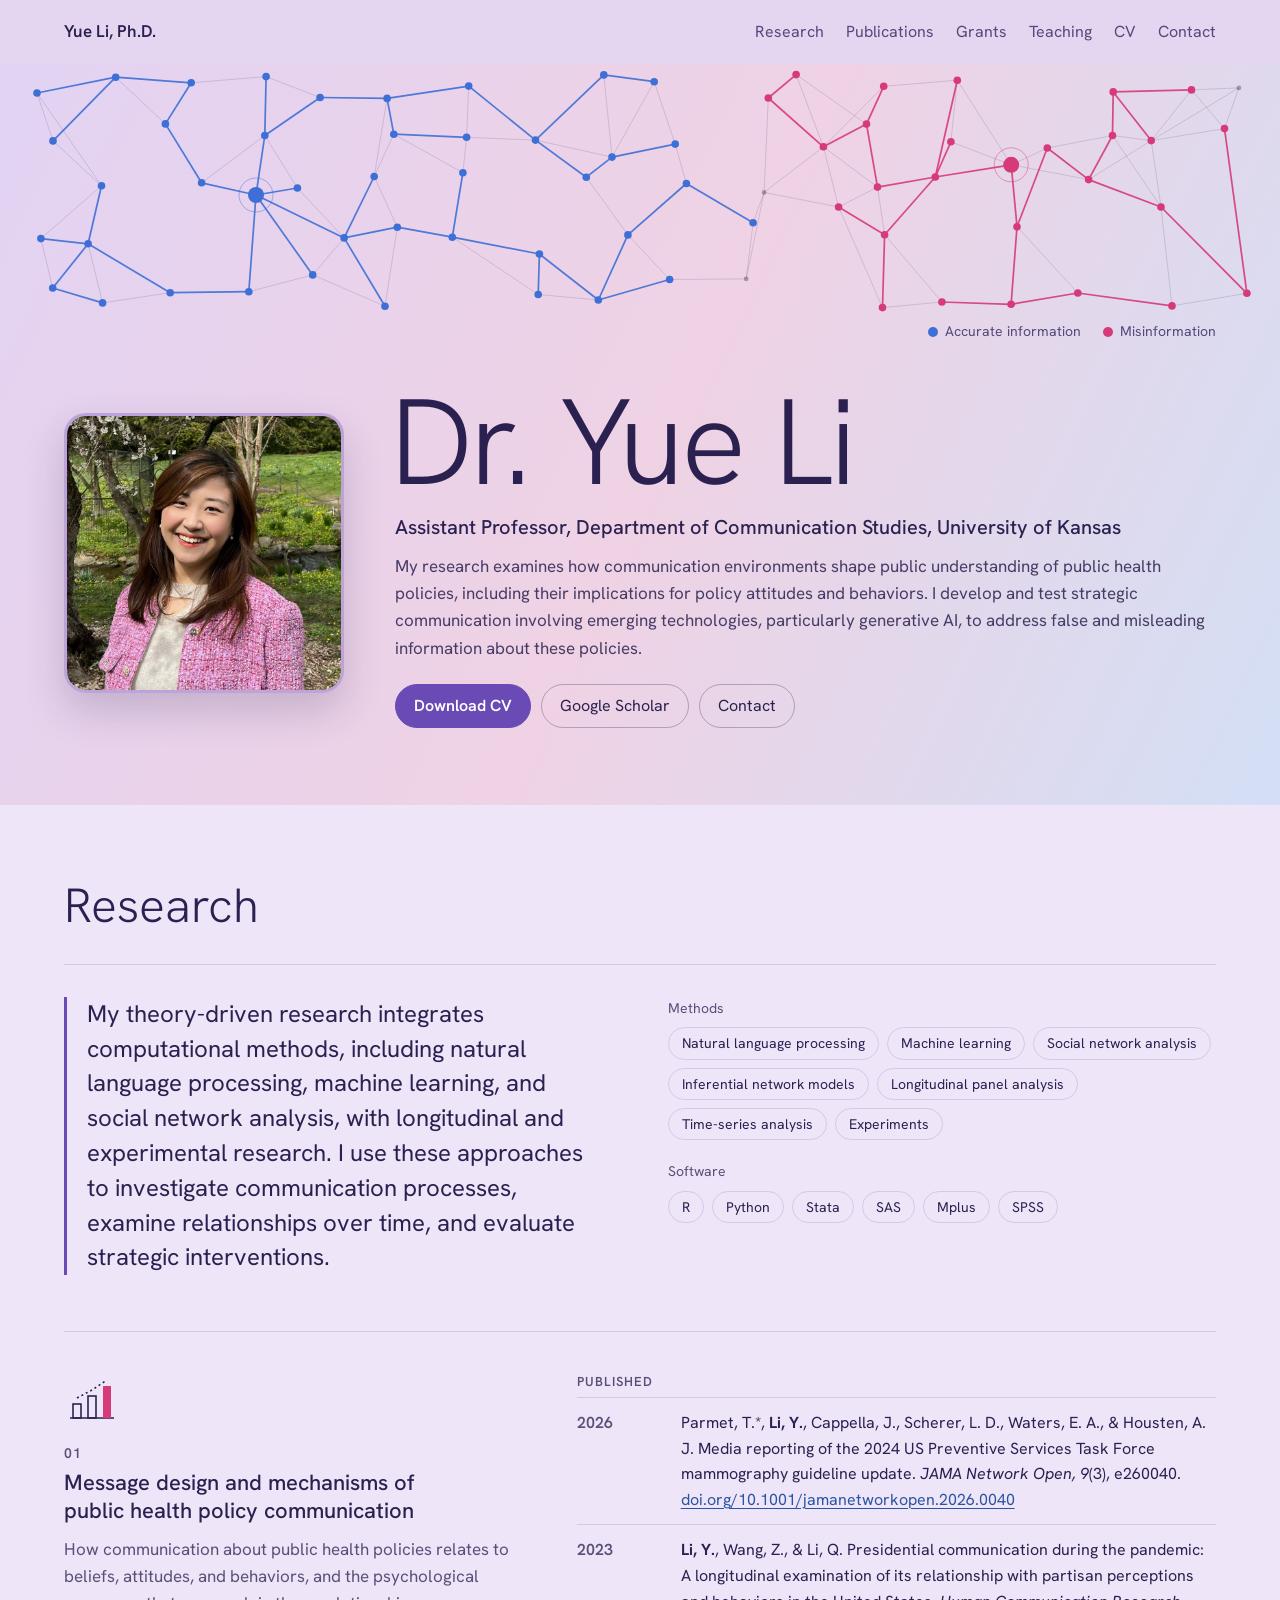
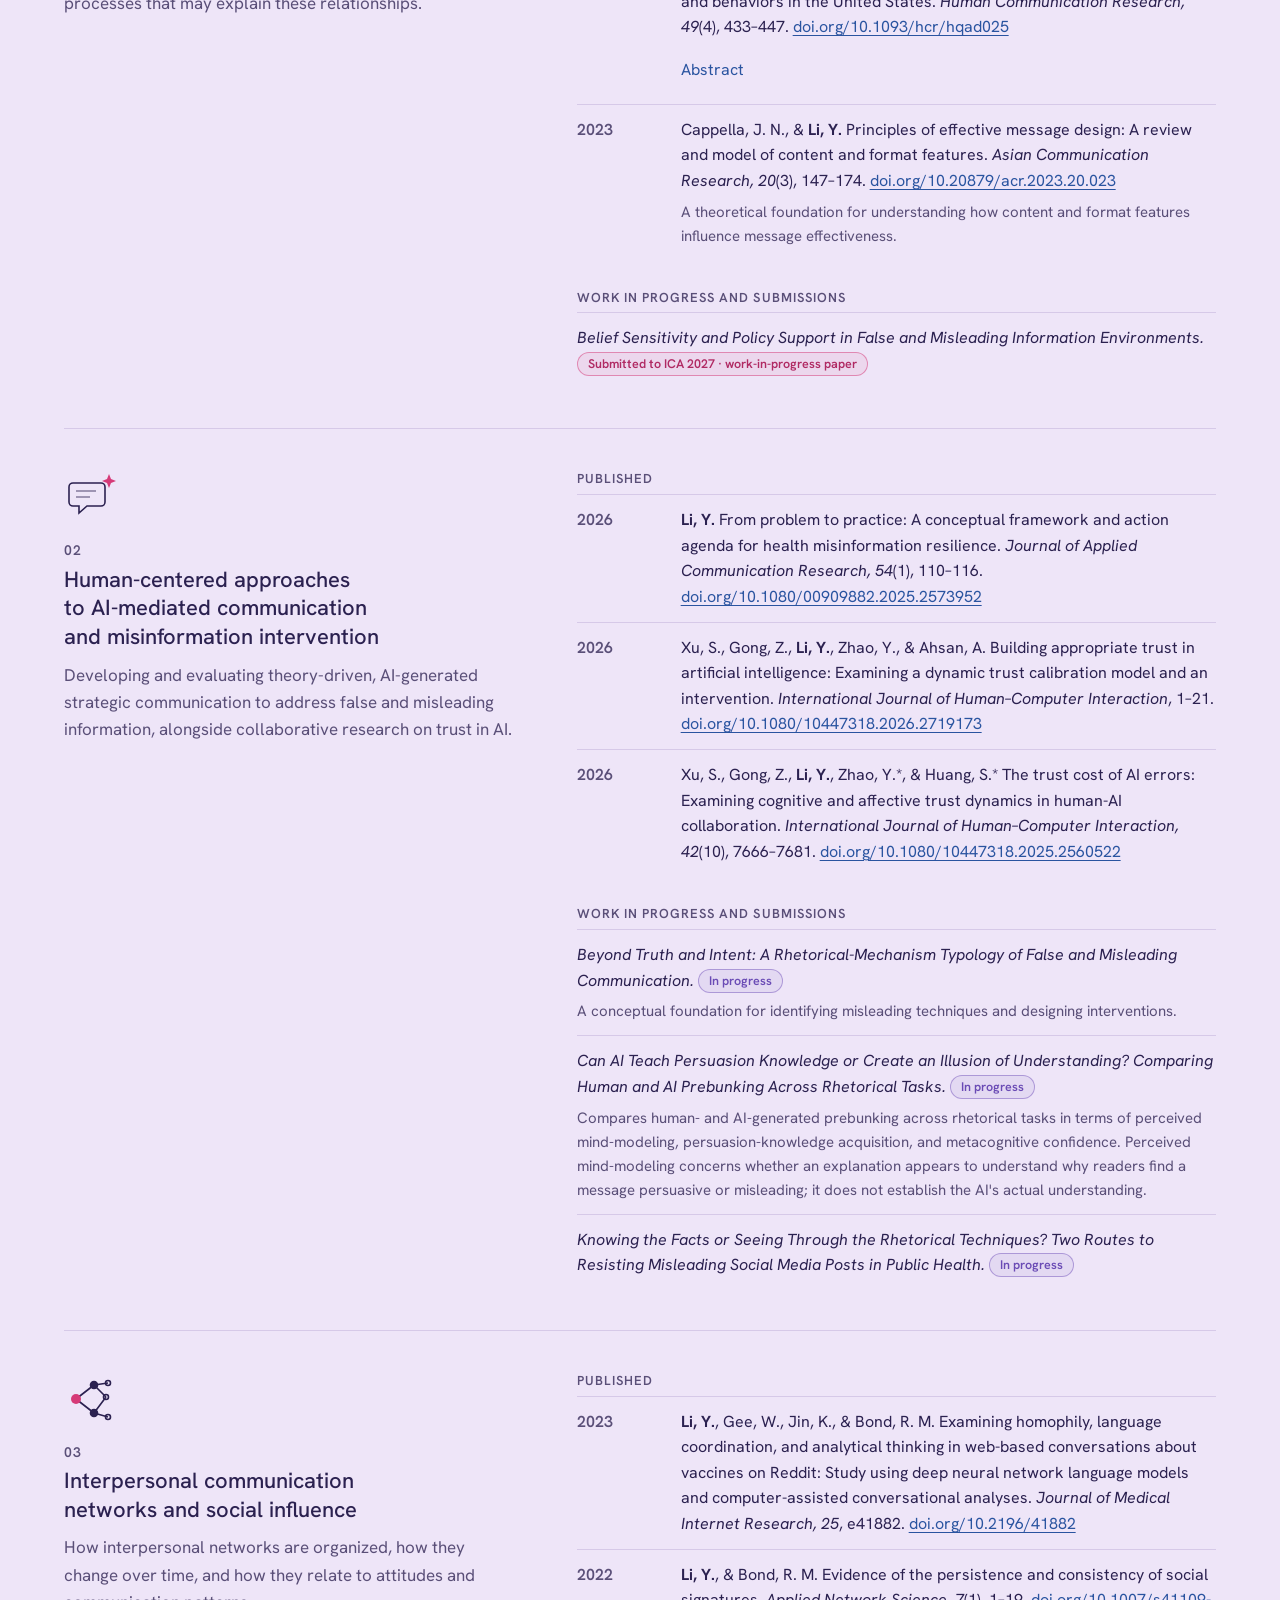
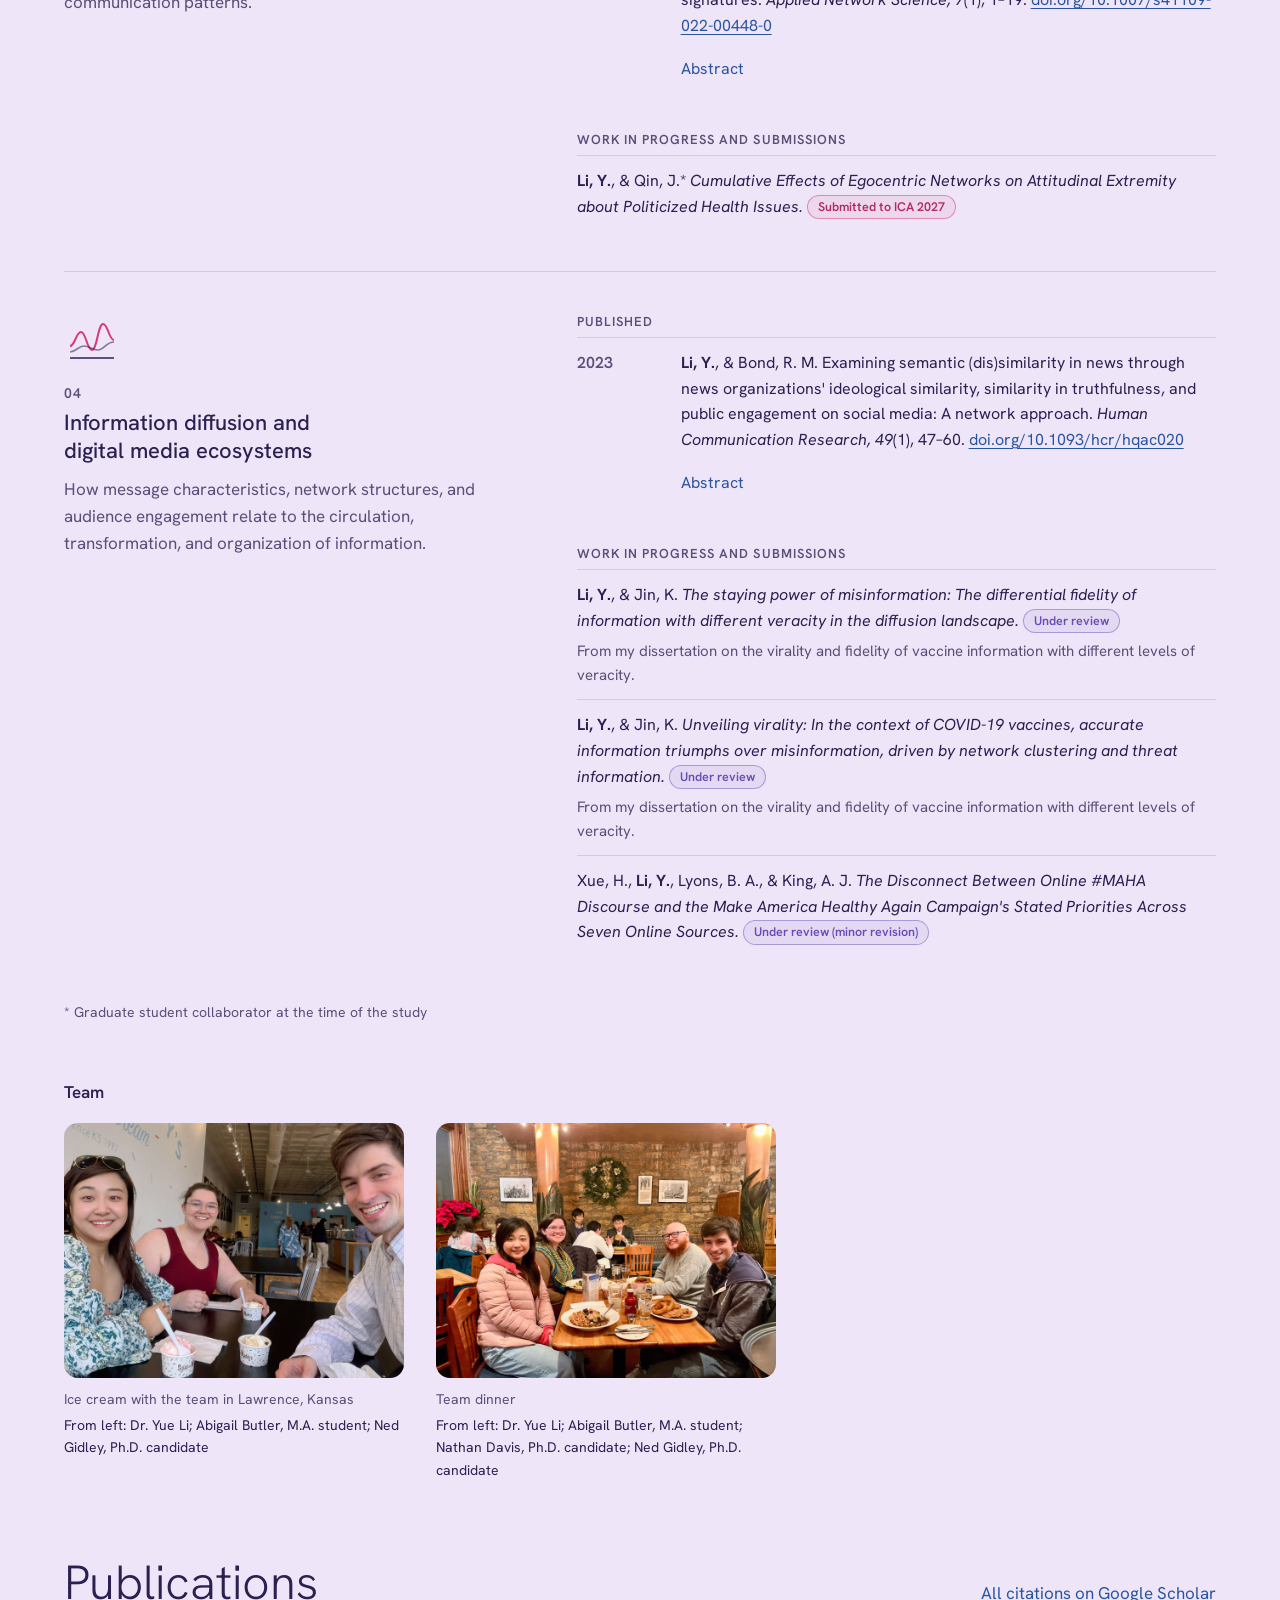
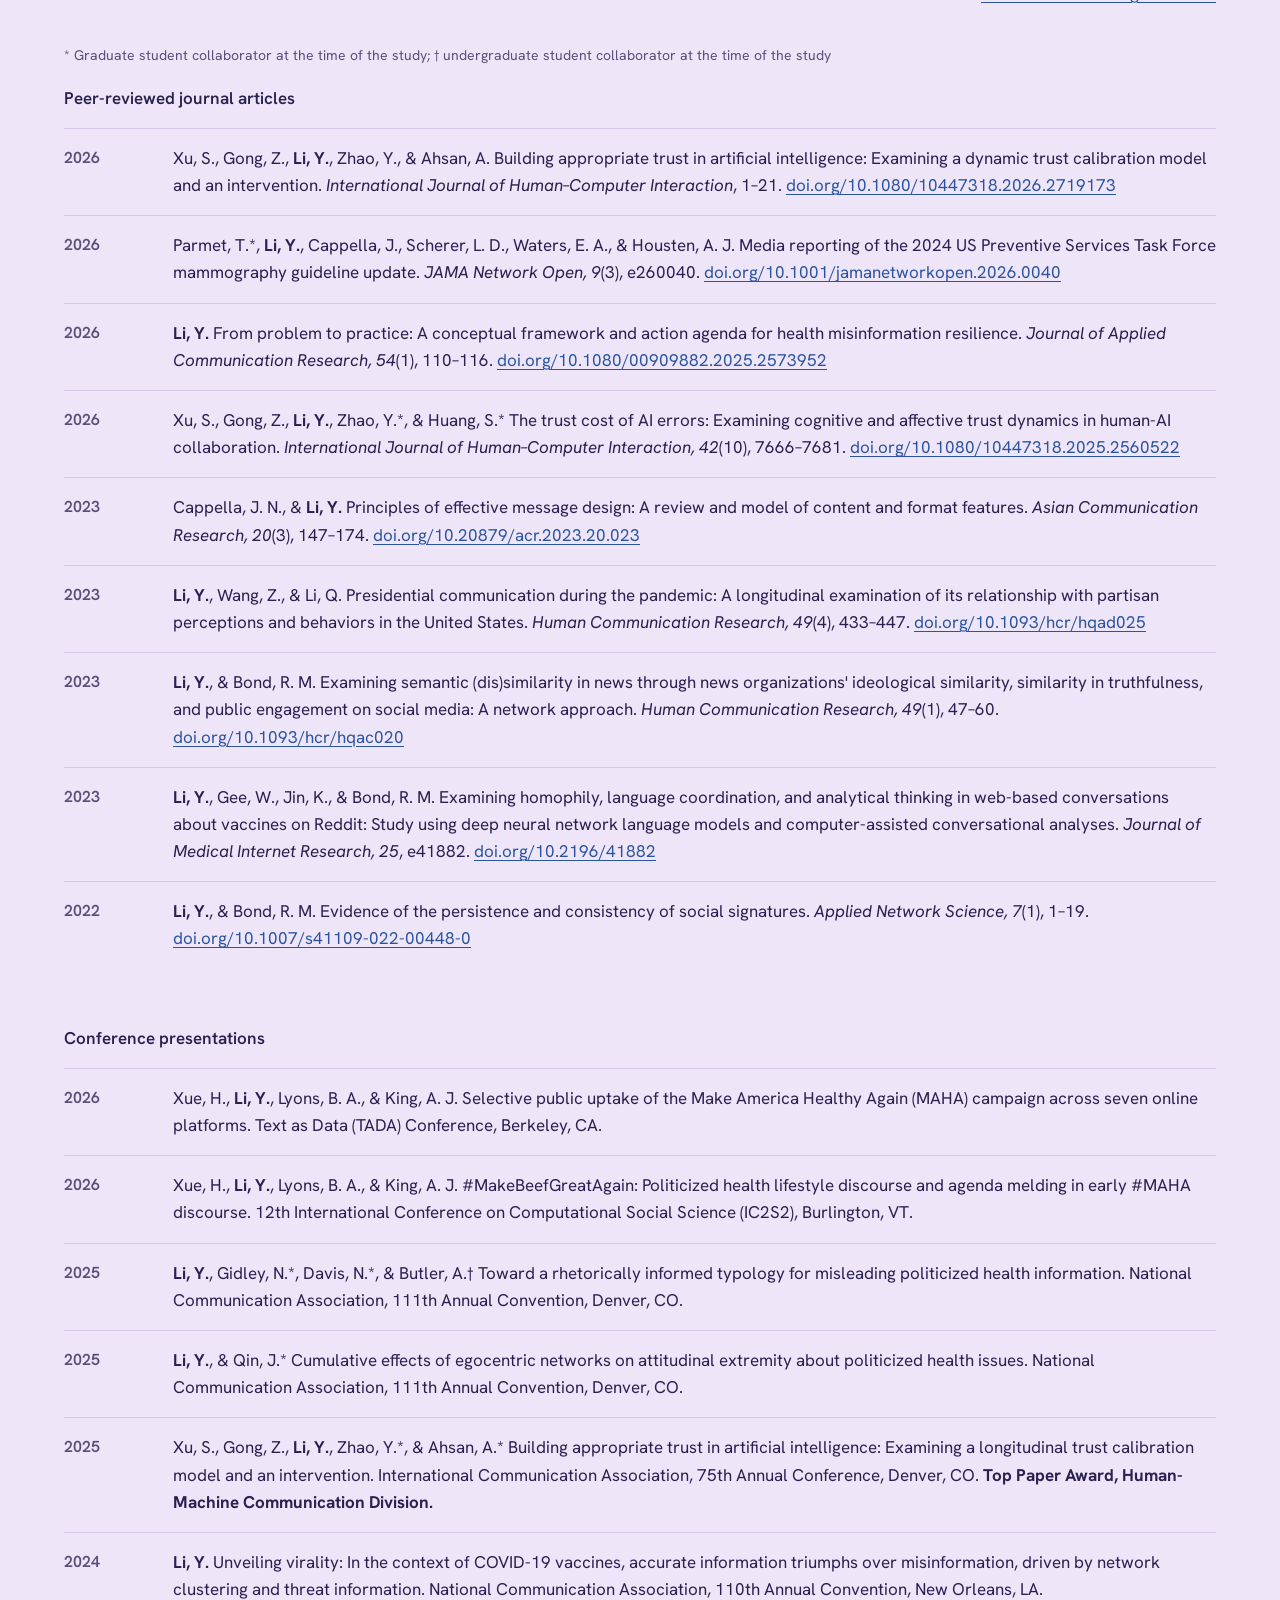
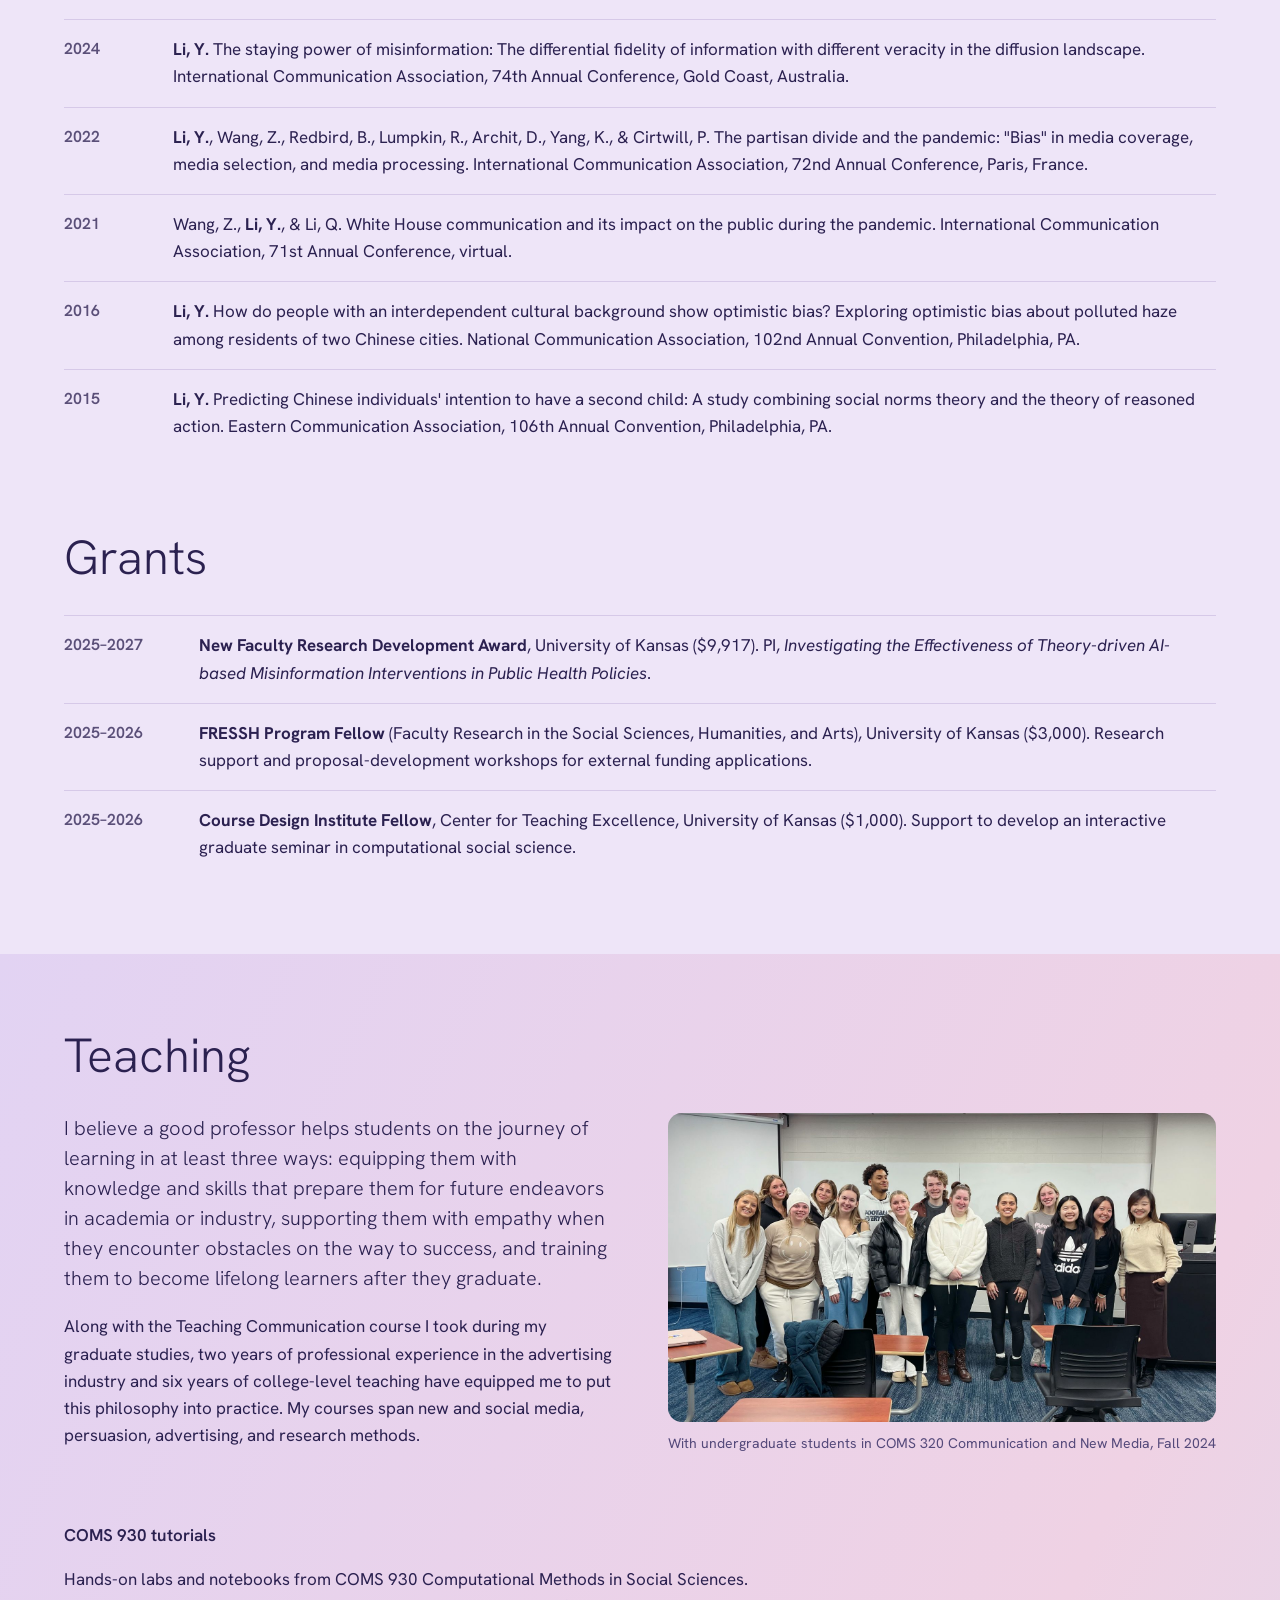
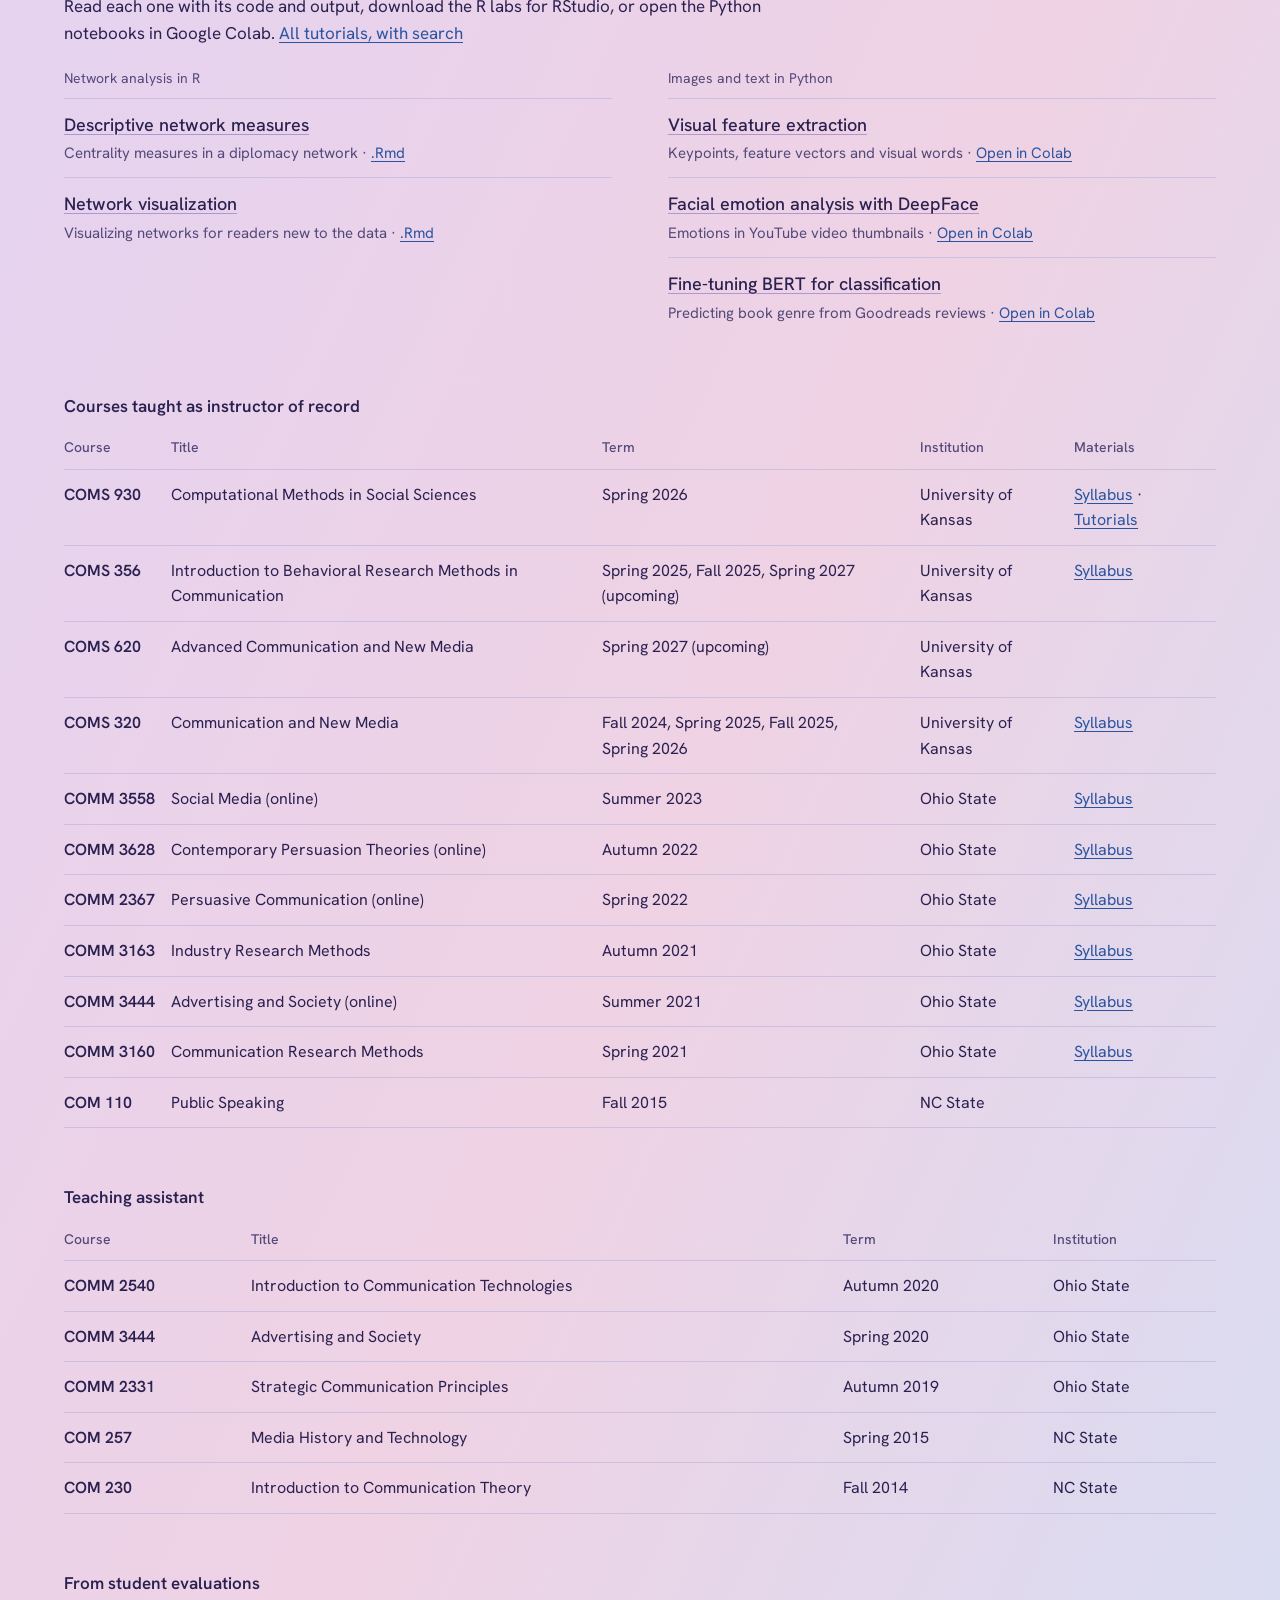
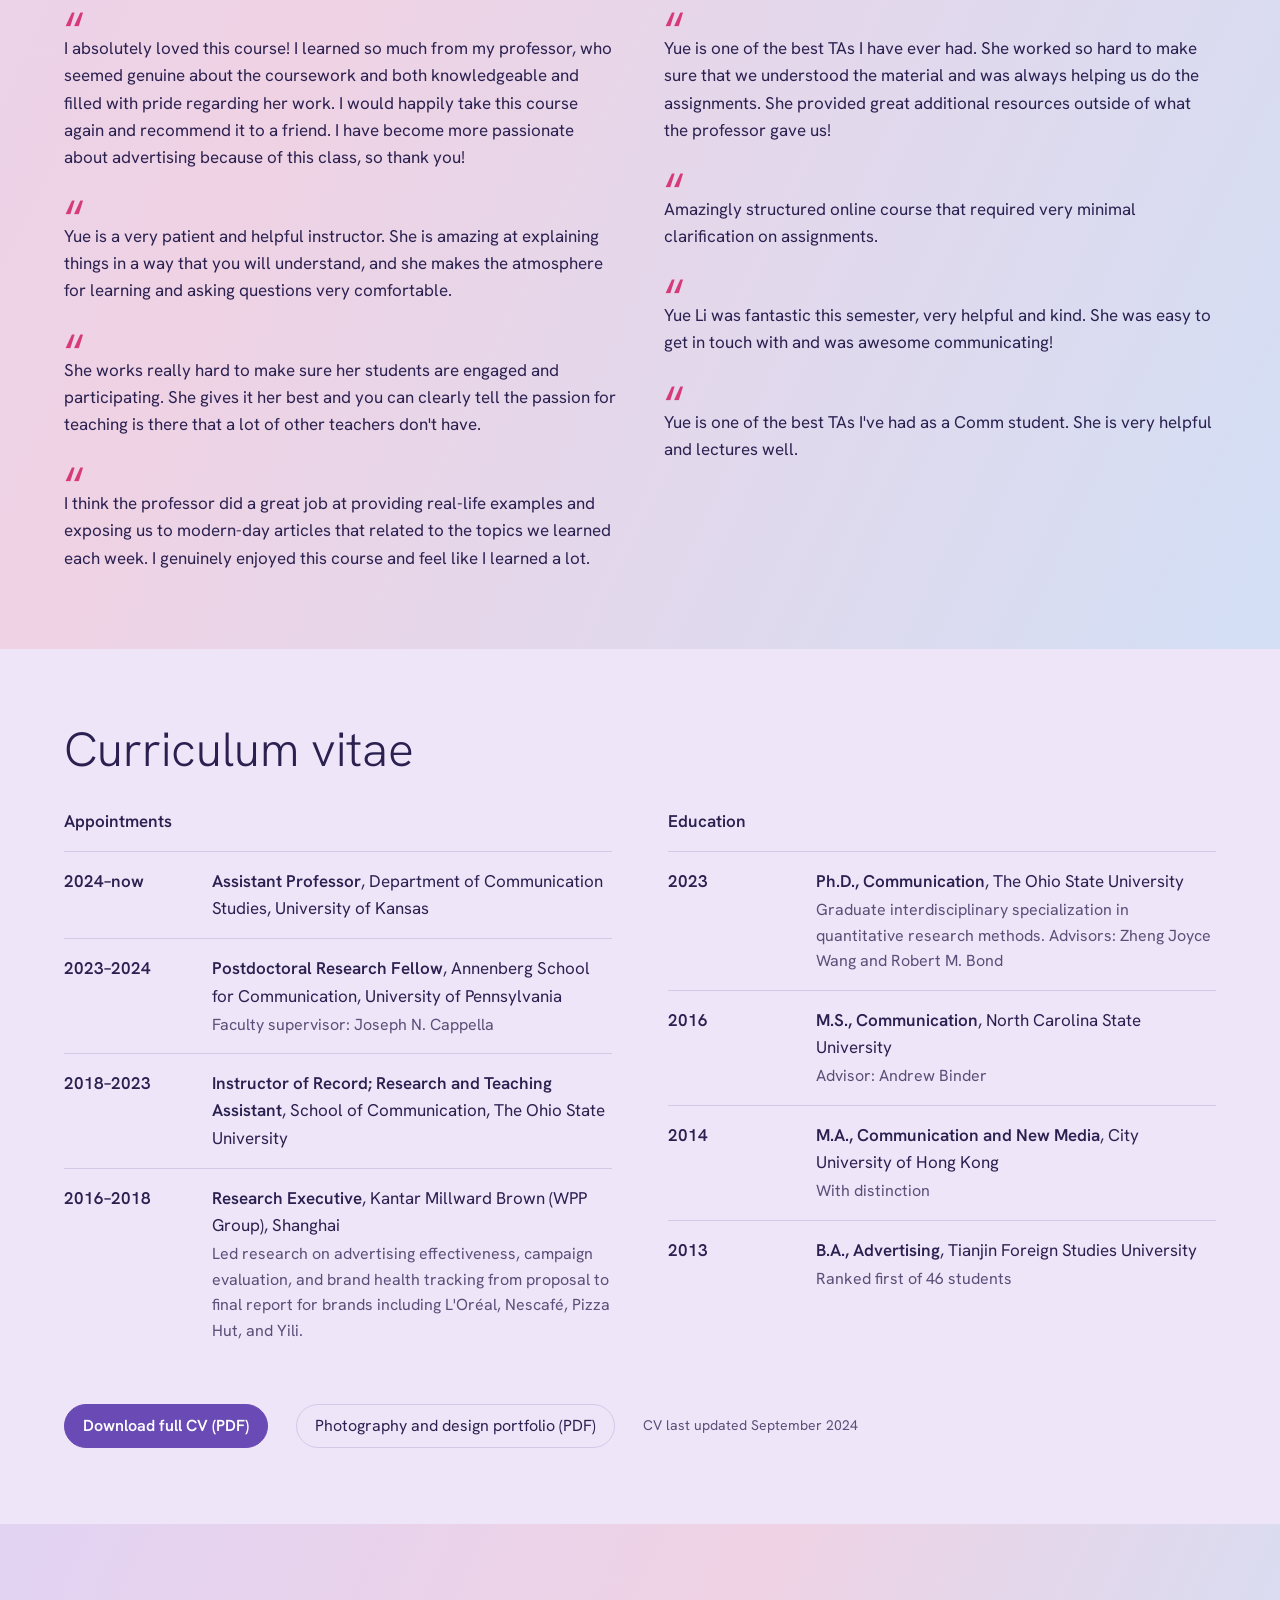
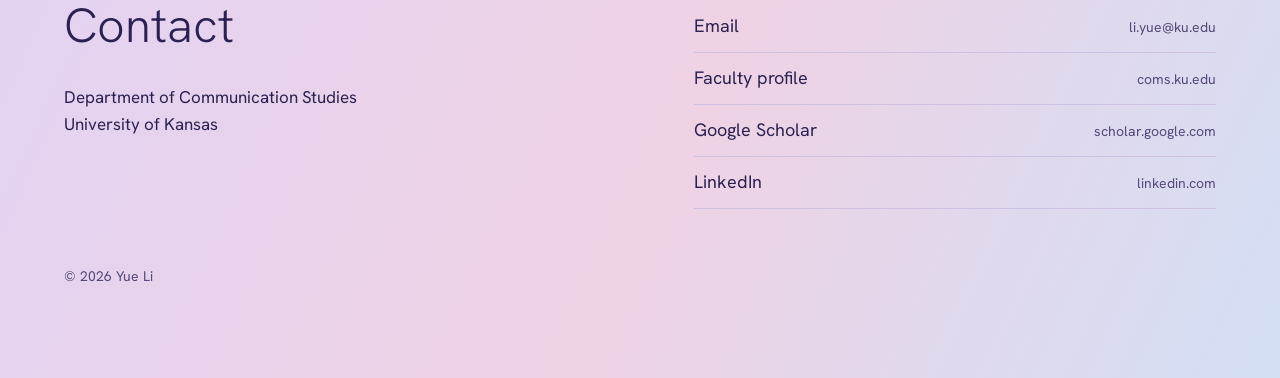
==== commit 7e7eed97: "Reframe the Research section around four research lines New hero introduction and methods statement;" ====
--- a/index.html
+++ b/index.html
@@ -4,10 +4,10 @@
 <meta charset="utf-8">
 <meta name="viewport" content="width=device-width, initial-scale=1">
 <title>Yue Li, Ph.D.</title>
-<meta name="description" content="Yue Li is an assistant professor of communication studies at the University of Kansas. Her research uses computational methods to study how health information and misinformation spread on social media and how they shape public perceptions and behaviors.">
+<meta name="description" content="Yue Li is an assistant professor of communication studies at the University of Kansas. Her research examines how communication environments shape public understanding of public health policies, and develops and tests strategic communication involving generative AI to address false and misleading information about these policies.">
 <link rel="canonical" href="https://yueliphd.net/">
 <meta property="og:title" content="Yue Li, Ph.D.">
-<meta property="og:description" content="Assistant Professor of Communication Studies, University of Kansas. Research on health (mis)information, social networks, and computational methods.">
+<meta property="og:description" content="Assistant Professor of Communication Studies, University of Kansas. Research on public health policy communication, AI-mediated strategic communication, and theory-driven computational methods.">
 <meta property="og:url" content="https://yueliphd.net/">
 <meta property="og:type" content="website">
 <link rel="icon" href="data:image/svg+xml,%3Csvg xmlns='http://www.w3.org/2000/svg' viewBox='0 0 32 32'%3E%3Crect width='32' height='32' rx='7' fill='%232b2150'/%3E%3Cpath d='M9 22 16 10l7 12' stroke='%23cbb8ff' stroke-width='2' fill='none'/%3E%3Ccircle cx='16' cy='10' r='3' fill='%23ff94bb'/%3E%3Ccircle cx='9' cy='22' r='2.5' fill='%238ec5ff'/%3E%3Ccircle cx='23' cy='22' r='2.5' fill='%238ec5ff'/%3E%3C/svg%3E">
@@ -68,19 +68,26 @@
 @keyframes draw{to{stroke-dashoffset:0}}@keyframes pop{to{opacity:1}}
 
 /* research */
-.areas{display:grid;grid-template-columns:repeat(auto-fit,minmax(min(100%,240px),1fr));gap:36px 48px;border-top:1px solid var(--rule);padding-top:32px}
-.area svg{width:56px;height:56px;display:block}
-.area h3{margin:16px 0 8px;font-size:20px;font-weight:500;line-height:1.3}
-.area p{color:var(--muted);margin:0}
 .methods{display:grid;grid-template-columns:minmax(0,1fr) minmax(0,1fr);gap:28px 56px;margin-top:64px}
+.approach-row{margin-top:0;border-top:1px solid var(--rule);padding-top:32px}
+.approach{font-size:clamp(20px,2.1vw,24px);line-height:1.45;color:var(--ink);margin:0;padding-left:20px;border-left:3px solid var(--purple);text-wrap:pretty}
+.line{display:grid;grid-template-columns:minmax(0,5fr) minmax(0,7fr);gap:20px 56px;border-top:1px solid var(--rule);padding:40px 0}
+.approach-row+.line{margin-top:56px}
+.line-head svg{width:56px;height:56px;display:block}
+.line .num{font-size:14px;font-weight:600;letter-spacing:.08em;color:var(--muted);margin:14px 0 4px}
+.line h3{margin:0 0 10px;font-size:22px;font-weight:500;line-height:1.3;text-wrap:balance}
+.line .desc{color:var(--muted);margin:0}
+.line .kind{font-size:13px;font-weight:600;letter-spacing:.08em;text-transform:uppercase;color:var(--muted);margin:0 0 4px}
+.line .kind:not(:first-child){margin-top:28px}
+.pubs.rl li{padding:12px 0;font-size:16px}
+.wip{list-style:none;padding:0;margin:0}
+.wip li{padding:12px 0;border-top:1px solid var(--rule);font-size:16px}
+.note{display:block;color:var(--muted);font-size:15px;margin-top:6px}
+.status{display:inline-block;font-size:12.5px;font-weight:600;line-height:1.3;padding:3px 10px;border-radius:999px;border:1px solid color-mix(in srgb,var(--purple) 45%,transparent);color:var(--purple);background:color-mix(in srgb,var(--purple) 8%,transparent);vertical-align:1px}
+.status.ica{border-color:color-mix(in srgb,var(--pink) 50%,transparent);color:#b02a63;background:color-mix(in srgb,var(--pink) 8%,transparent)}
+.rl-note{margin:12px 0 0}
 .tags{display:flex;flex-wrap:wrap;gap:8px;list-style:none;padding:0;margin:8px 0 20px}
 .tags li{border:1px solid var(--rule);border-radius:999px;padding:4px 13px;font-size:14px}
-.work{display:grid;grid-template-columns:10em minmax(0,1fr);gap:8px 40px;border-top:1px solid var(--rule);padding:30px 0}
-.work h4{font-size:20px;font-weight:500;line-height:1.35;margin:0 0 6px;text-wrap:balance}
-.work h4 a{color:var(--ink);text-decoration-color:var(--rule)}
-.work h4 a:hover{text-decoration-color:var(--link)}
-.work .sum{margin:12px 0 8px;max-width:68ch}
-.how{font-size:14px;color:var(--muted);margin:0}
 details{margin-top:8px}
 summary{cursor:pointer;display:inline-flex;align-items:center;min-height:44px;color:var(--link);font-size:16px}
 details p{max-width:70ch;color:var(--muted);font-size:16px}
@@ -137,7 +144,7 @@
 .contact li a span{color:var(--muted);font-size:14px}
 .foot{margin-top:56px;font-size:14px;color:var(--muted)}
 
-@media(max-width:760px){.methods,.teach,.cvcols,.contact{grid-template-columns:minmax(0,1fr)}.cvcols>div+div{margin-top:40px}.work{grid-template-columns:minmax(0,1fr)}.legend{justify-content:flex-start}}
+@media(max-width:760px){.methods,.teach,.cvcols,.contact{grid-template-columns:minmax(0,1fr)}.cvcols>div+div{margin-top:40px}.line{grid-template-columns:minmax(0,1fr)}.legend{justify-content:flex-start}}
 @media(max-width:600px){.intro{grid-template-columns:104px minmax(0,1fr);grid-template-areas:"photo name" "lede lede";column-gap:18px;align-items:center}.headshot{border-radius:16px}h1{font-size:56px}.lede{margin-top:12px}table{font-size:15px}.stack thead{display:none}.stack tr{display:grid;padding-block:10px;border-bottom:1px solid var(--rule)}.stack td{display:flow-root;border:0;padding:3px 0;padding-inline-start:7em;text-align:start;white-space:normal}.stack td::before{content:attr(data-l);float:inline-start;width:6.5em;margin-inline-start:-7em;color:var(--muted);font-weight:400;font-size:14px}.stack td:empty{display:none}.pubs li,.tl li{grid-template-columns:minmax(0,1fr)}}
 @media(prefers-reduced-motion:reduce){html{scroll-behavior:auto}.go,.pop{animation:none;opacity:1;stroke-dashoffset:0}}
 </style>
@@ -170,7 +177,7 @@
       <h1>Dr. Yue Li</h1>
       <div class="lede">
         <p class="role">Assistant Professor, Department of Communication Studies, University of Kansas</p>
-        <p>I study how health-related information and misinformation spread across people and news media on social media, and how they shape what the public believes and does over time.</p>
+        <p>My research examines how communication environments shape public understanding of public health policies, including their implications for policy attitudes and behaviors. I develop and test strategic communication involving emerging technologies, particularly generative AI, to address false and misleading information about these policies.</p>
         <div class="btns">
           <a class="btn primary" href="files/Yue-Li-CV.pdf">Download CV</a>
           <a class="btn" href="https://scholar.google.com/citations?user=ZIJgPwMAAAAJ&amp;hl=en">Google Scholar</a>
@@ -185,65 +192,109 @@
 <section class="band" id="research">
   <div class="wrap">
     <h2>Research</h2>
-    <div class="areas">
-      <div class="area">
-        <svg viewBox="0 0 56 56" fill="none" stroke="currentColor" stroke-width="1.6" aria-hidden="true"><path d="M12 28 30 14M12 28l18 14M30 14l14-2M30 14l12 12M30 42l12-16M30 42l14 4"/><circle cx="12" cy="28" r="5" fill="var(--pink)" stroke="none"/><circle cx="30" cy="14" r="3.5" fill="currentColor"/><circle cx="30" cy="42" r="3.5" fill="currentColor"/><circle cx="44" cy="12" r="2.5"/><circle cx="42" cy="26" r="2.5"/><circle cx="44" cy="46" r="2.5"/></svg>
-        <h3>How health (mis)information spreads</h3>
-        <p>The diffusion of health-related information and misinformation across individuals and news media on social media.</p>
-      </div>
-      <div class="area">
-        <svg viewBox="0 0 56 56" fill="none" stroke="currentColor" stroke-width="1.6" aria-hidden="true"><path d="M6 46h44"/><path d="M6 34c5 0 6-14 11-14s6 18 11 18 6-26 11-26 6 16 11 16" stroke="var(--pink)" stroke-width="2"/><path d="M6 40c6 0 8-6 14-6s8 4 14 4 8-8 16-8" opacity=".55"/></svg>
-        <h3>Strategic communication and public health policy</h3>
-        <p>The dynamic processes of strategic communication and media coverage of public health policies.</p>
-      </div>
-      <div class="area">
-        <svg viewBox="0 0 56 56" fill="none" stroke="currentColor" stroke-width="1.6" aria-hidden="true"><path d="M6 46h44"/><rect x="9" y="32" width="8" height="14"/><rect x="24" y="24" width="8" height="22"/><rect x="39" y="14" width="8" height="32" fill="var(--pink)" stroke="none"/><path d="M13 26 28 18l15-10" stroke-dasharray="2 3"/></svg>
-        <h3>Effects on perceptions and behavior over time</h3>
-        <p>How people process health-related (mis)information, and its longitudinal effects on their health-related perceptions and behaviors.</p>
-      </div>
-    </div>
-
-    <div class="methods">
-      <p>To answer these questions, I apply theory-driven computational methods, including social network analysis, natural language processing, and machine learning, to "big data": text, social network data, longitudinal surveys, and digital trace data from social media. I also use advanced inferential analyses, such as inferential network analysis, longitudinal panel analysis, and time-series analysis, to explain communication processes.</p>
+    <div class="methods approach-row">
+      <p class="approach">My theory-driven research integrates computational methods, including natural language processing, machine learning, and social network analysis, with longitudinal and experimental research. I use these approaches to investigate communication processes, examine relationships over time, and evaluate strategic interventions.</p>
       <div>
         <div class="meta">Methods</div>
-        <ul class="tags"><li>Social network analysis</li><li>Natural language processing</li><li>Machine learning</li><li>Inferential network models</li><li>Longitudinal panel analysis</li><li>Time-series analysis</li></ul>
+        <ul class="tags"><li>Natural language processing</li><li>Machine learning</li><li>Social network analysis</li><li>Inferential network models</li><li>Longitudinal panel analysis</li><li>Time-series analysis</li><li>Experiments</li></ul>
         <div class="meta">Software</div>
         <ul class="tags"><li>R</li><li>Python</li><li>Stata</li><li>SAS</li><li>Mplus</li><li>SPSS</li></ul>
       </div>
     </div>
 
-    <h3>Selected work</h3>
-    <article class="work">
-      <div class="meta">2023<br><i>Human Communication Research</i></div>
-      <div>
-        <h4><a href="https://doi.org/10.1093/hcr/hqac020">Examining semantic (dis)similarity in news through news organizations' ideological similarity, similarity in truthfulness, and public engagement on social media: A network approach</a></h4>
-        <div class="meta">Li, Y., &amp; Bond, R. M.</div>
-        <p class="sum">Using Facebook and Twitter user logs and ten months of news text from more than 100 news organizations, we find that outlets closer in ideology and truthfulness publish more semantically similar news, while articles that draw more public engagement on social media are less similar.</p>
-        <p class="how">Methods: "cultural networks" of news organizations (Bail, 2016) built with the <a href="https://github.com/cbail/textnets">textnets</a> package in R; Additive and Multiplicative Effects network models (Hoff, 2021) with the <a href="https://pdhoff.github.io/amen/">amen</a> package in R.</p>
-        <details><summary>Abstract</summary><p>The rise of homogenization and polarization in the news may inhibit individuals' understanding of an issue and the functioning of a democratic society. This study applies a network approach to understanding patterns of semantic similarity and divergence across news coverage. Specifically, we focus on how (a) inter-organizational networks based on media ideology, (b) inter-organizational networks based on news truthfulness, and (c) public engagement that news articles received on social media may affect semantic similarity in the news. We use large-scale user logs data on social media platforms (i.e., Facebook and Twitter) and news text data from more than 100 news organizations over 10 months to examine the three potential processes. Our results show that the similarity between news organizations in terms of media ideology and news truthfulness is positively associated with semantic similarity, whereas the public engagement that news articles received on social media is negatively associated with semantic similarity. Our study contributes to theory development in mass communication by shifting to a network paradigm that connects news organizations, news content, and news audiences. We demonstrate how scholars across communication disciplines may collaborate to integrate distinct theories, connect multiple levels, and link otherwise separate dimensions. Methodologically, we demonstrate how synchronizing network science with natural language processing and combining social media log data with text data can help to answer research questions that communication scholars are interested in. The findings' implications for news polarization are discussed.</p></details>
+    <article class="line" id="line-policy">
+      <div class="line-head">
+        <svg viewBox="0 0 56 56" fill="none" stroke="currentColor" stroke-width="1.6" aria-hidden="true"><path d="M6 46h44"/><rect x="9" y="32" width="8" height="14"/><rect x="24" y="24" width="8" height="22"/><rect x="39" y="14" width="8" height="32" fill="var(--pink)" stroke="none"/><path d="M13 26 28 18l15-10" stroke-dasharray="2 3"/></svg>
+        <p class="num">01</p>
+        <h3>Message design and mechanisms of public health policy communication</h3>
+        <p class="desc">How communication about public health policies relates to beliefs, attitudes, and behaviors, and the psychological processes that may explain these relationships.</p>
+      </div>
+      <div class="line-works">
+        <p class="kind">Published</p>
+        <ol class="pubs rl">
+          <li><span class="yr">2026</span><span>Parmet, T.*, <b>Li, Y.</b>, Cappella, J., Scherer, L. D., Waters, E. A., &amp; Housten, A. J. Media reporting of the 2024 US Preventive Services Task Force mammography guideline update. <i>JAMA Network Open, 9</i>(3), e260040. <a href="https://doi.org/10.1001/jamanetworkopen.2026.0040">doi.org/10.1001/jamanetworkopen.2026.0040</a></span></li>
+          <li><span class="yr">2023</span><span><b>Li, Y.</b>, Wang, Z., &amp; Li, Q. Presidential communication during the pandemic: A longitudinal examination of its relationship with partisan perceptions and behaviors in the United States. <i>Human Communication Research, 49</i>(4), 433–447. <a href="https://doi.org/10.1093/hcr/hqad025">doi.org/10.1093/hcr/hqad025</a>
+            <details><summary>Abstract</summary><p>Partisanship played a key role in shaping individuals' responses to the COVID-19 pandemic in the United States. The current project applies the extended parallel processing model (EPPM) to examine how the content features of White House press conferences were associated with the partisan gap in perceptions and behavior during the early stage of the pandemic. Using supervised machine learning, Study 1 analyzes the White House press conferences regarding the pandemic during 2020. The results demonstrate that the White House focused on efficacy but included minimal threat information. Study 2 uses the threat and efficacy information in White House press conferences to predict perceived threat and efficacy as well as self-quarantine behavior measured by longitudinal surveys using nationally representative samples of U.S. adults. Time-series analysis shows that an increase of threat information from the White House was associated with a subsequent decrease in the partisan gap between Democrats and Republicans on perceived threat and self-quarantine behavior by increasing perceived threat and self-quarantine behavior among Republicans. This study contributes to presidential communication research by systematically examining specific message features and linking them to public perceptions and behaviors in the context of a public health crisis. The study also extends the EPPM to a dynamic model, estimating the asymmetric effects and self-continuity of positive (i.e., efficacy) and negative (i.e., threat) information on perceptions and behaviors.</p></details></span></li>
+          <li><span class="yr">2023</span><span>Cappella, J. N., &amp; <b>Li, Y.</b> Principles of effective message design: A review and model of content and format features. <i>Asian Communication Research, 20</i>(3), 147–174. <a href="https://doi.org/10.20879/acr.2023.20.023">doi.org/10.20879/acr.2023.20.023</a>
+            <span class="note">A theoretical foundation for understanding how content and format features influence message effectiveness.</span></span></li>
+        </ol>
+        <p class="kind">Work in progress and submissions</p>
+        <ul class="wip">
+          <li><i>Belief Sensitivity and Policy Support in False and Misleading Information Environments.</i> <span class="status ica">Submitted to ICA 2027 · work-in-progress paper</span></li>
+        </ul>
       </div>
     </article>
-    <article class="work">
-      <div class="meta">2023<br><i>Human Communication Research</i></div>
-      <div>
-        <h4><a href="https://doi.org/10.1093/hcr/hqad025">Presidential communication during the pandemic: A longitudinal examination of its relationship with partisan perceptions and behaviors in the United States</a></h4>
-        <div class="meta">Li, Y., Wang, Z., &amp; Li, Q.</div>
-        <p class="sum">Machine-learning content analysis of the White House's 2020 pandemic press conferences, linked to longitudinal surveys of nationally representative samples of U.S. adults, shows that more threat information was followed by a smaller partisan gap in perceived threat and self-quarantine, driven by increases among Republicans.</p>
-        <p class="how">Methods: supervised machine learning; vector autoregressive models of the message system and the perception-and-behavior system; a dynamic extension of the extended parallel process model (EPPM).</p>
-        <details><summary>Abstract</summary><p>Partisanship played a key role in shaping individuals' responses to the COVID-19 pandemic in the United States. The current project applies the extended parallel processing model (EPPM) to examine how the content features of White House press conferences were associated with the partisan gap in perceptions and behavior during the early stage of the pandemic. Using supervised machine learning, Study 1 analyzes the White House press conferences regarding the pandemic during 2020. The results demonstrate that the White House focused on efficacy but included minimal threat information. Study 2 uses the threat and efficacy information in White House press conferences to predict perceived threat and efficacy as well as self-quarantine behavior measured by longitudinal surveys using nationally representative samples of U.S. adults. Time-series analysis shows that an increase of threat information from the White House was associated with a subsequent decrease in the partisan gap between Democrats and Republicans on perceived threat and self-quarantine behavior by increasing perceived threat and self-quarantine behavior among Republicans. This study contributes to presidential communication research by systematically examining specific message features and linking them to public perceptions and behaviors in the context of a public health crisis. The study also extends the EPPM to a dynamic model, estimating the asymmetric effects and self-continuity of positive (i.e., efficacy) and negative (i.e., threat) information on perceptions and behaviors.</p></details>
+
+    <article class="line" id="line-ai">
+      <div class="line-head">
+        <svg viewBox="0 0 56 56" fill="none" stroke="currentColor" stroke-width="1.6" aria-hidden="true"><path d="M9 14h28a4 4 0 0 1 4 4v15a4 4 0 0 1-4 4H23l-8 7v-7H9a4 4 0 0 1-4-4V18a4 4 0 0 1 4-4z"/><path d="M12 22h20M12 28h14" opacity=".55"/><path d="M45 5l2 5 5 2-5 2-2 5-2-5-5-2 5-2z" fill="var(--pink)" stroke="none"/></svg>
+        <p class="num">02</p>
+        <h3>Human-centered approaches to AI-mediated communication and misinformation intervention</h3>
+        <p class="desc">Developing and evaluating theory-driven, AI-generated strategic communication to address false and misleading information, alongside collaborative research on trust in AI.</p>
+      </div>
+      <div class="line-works">
+        <p class="kind">Published</p>
+        <ol class="pubs rl">
+          <li><span class="yr">2026</span><span><b>Li, Y.</b> From problem to practice: A conceptual framework and action agenda for health misinformation resilience. <i>Journal of Applied Communication Research, 54</i>(1), 110–116. <a href="https://doi.org/10.1080/00909882.2025.2573952">doi.org/10.1080/00909882.2025.2573952</a></span></li>
+          <li><span class="yr">2026</span><span>Xu, S., Gong, Z., <b>Li, Y.</b>, Zhao, Y., &amp; Ahsan, A. Building appropriate trust in artificial intelligence: Examining a dynamic trust calibration model and an intervention. <i>International Journal of Human–Computer Interaction</i>, 1–21. <a href="https://doi.org/10.1080/10447318.2026.2719173">doi.org/10.1080/10447318.2026.2719173</a></span></li>
+          <li><span class="yr">2026</span><span>Xu, S., Gong, Z., <b>Li, Y.</b>, Zhao, Y.*, &amp; Huang, S.* The trust cost of AI errors: Examining cognitive and affective trust dynamics in human-AI collaboration. <i>International Journal of Human–Computer Interaction, 42</i>(10), 7666–7681. <a href="https://doi.org/10.1080/10447318.2025.2560522">doi.org/10.1080/10447318.2025.2560522</a></span></li>
+        </ol>
+        <p class="kind">Work in progress and submissions</p>
+        <ul class="wip">
+          <li><i>Beyond Truth and Intent: A Rhetorical-Mechanism Typology of False and Misleading Communication.</i> <span class="status">In progress</span>
+            <span class="note">A conceptual foundation for identifying misleading techniques and designing interventions.</span></li>
+          <li><i>Can AI Teach Persuasion Knowledge or Create an Illusion of Understanding? Comparing Human and AI Prebunking Across Rhetorical Tasks.</i> <span class="status">In progress</span>
+            <span class="note">Compares human- and AI-generated prebunking across rhetorical tasks in terms of perceived mind-modeling, persuasion-knowledge acquisition, and metacognitive confidence. Perceived mind-modeling concerns whether an explanation appears to understand why readers find a message persuasive or misleading; it does not establish the AI's actual understanding.</span></li>
+          <li><i>Knowing the Facts or Seeing Through the Rhetorical Techniques? Two Routes to Resisting Misleading Social Media Posts in Public Health.</i> <span class="status">In progress</span></li>
+        </ul>
       </div>
     </article>
-    <article class="work">
-      <div class="meta">2022<br><i>Applied Network Science</i></div>
-      <div>
-        <h4><a href="https://doi.org/10.1007/s41109-022-00448-0">Evidence of the persistence and consistency of social signatures</a></h4>
-        <div class="meta">Li, Y., &amp; Bond, R. M.</div>
-        <p class="sum">Phone-call, text-message, and in-person interaction data from more than 700 university students show that even as people's contacts turn over, the way they distribute communication across their networks stays persistent over time and consistent across modes, and mediated networks are more stable than in-person ones.</p>
-        <p class="how">Methods: Jaccard index and Jensen–Shannon distance to measure the persistence and consistency of social signatures.</p>
-        <details><summary>Abstract</summary><p>Human social networks are composed of multiple dynamic and overlapping communication networks, in which membership changes over time. However, less well understood are whether and how our communication patterns are similar or different over time and across various modes of communication. Here, we use data on the frequency of phone calls, text messages, and in-person interactions to examine the social signatures of more than 700 students in a university setting. Our analysis shows that although there is substantial turnover in participants' networks, participants' social signatures are persistent across time and consistent across communication modes. Further, we find that communication networks that are mediated via phone calls or text messages are more stable than are in-person networks. Our results show that, likely due to limitations in cognitive and emotional resources, people maintain networks of relatively stable size and structure their communication within those networks in predictable patterns. Our findings may help with formalizing social network theories, explaining individual-level attitudes and behaviors and aggregate-level social phenomena, and making predictions and detecting abnormalities in applied fields.</p></details>
+
+    <article class="line" id="line-networks">
+      <div class="line-head">
+        <svg viewBox="0 0 56 56" fill="none" stroke="currentColor" stroke-width="1.6" aria-hidden="true"><path d="M12 28 30 14M12 28l18 14M30 14l14-2M30 14l12 12M30 42l12-16M30 42l14 4"/><circle cx="12" cy="28" r="5" fill="var(--pink)" stroke="none"/><circle cx="30" cy="14" r="3.5" fill="currentColor"/><circle cx="30" cy="42" r="3.5" fill="currentColor"/><circle cx="44" cy="12" r="2.5"/><circle cx="42" cy="26" r="2.5"/><circle cx="44" cy="46" r="2.5"/></svg>
+        <p class="num">03</p>
+        <h3>Interpersonal communication networks and social influence</h3>
+        <p class="desc">How interpersonal networks are organized, how they change over time, and how they relate to attitudes and communication patterns.</p>
+      </div>
+      <div class="line-works">
+        <p class="kind">Published</p>
+        <ol class="pubs rl">
+          <li><span class="yr">2023</span><span><b>Li, Y.</b>, Gee, W., Jin, K., &amp; Bond, R. M. Examining homophily, language coordination, and analytical thinking in web-based conversations about vaccines on Reddit: Study using deep neural network language models and computer-assisted conversational analyses. <i>Journal of Medical Internet Research, 25</i>, e41882. <a href="https://doi.org/10.2196/41882">doi.org/10.2196/41882</a></span></li>
+          <li><span class="yr">2022</span><span><b>Li, Y.</b>, &amp; Bond, R. M. Evidence of the persistence and consistency of social signatures. <i>Applied Network Science, 7</i>(1), 1–19. <a href="https://doi.org/10.1007/s41109-022-00448-0">doi.org/10.1007/s41109-022-00448-0</a>
+            <details><summary>Abstract</summary><p>Human social networks are composed of multiple dynamic and overlapping communication networks, in which membership changes over time. However, less well understood are whether and how our communication patterns are similar or different over time and across various modes of communication. Here, we use data on the frequency of phone calls, text messages, and in-person interactions to examine the social signatures of more than 700 students in a university setting. Our analysis shows that although there is substantial turnover in participants' networks, participants' social signatures are persistent across time and consistent across communication modes. Further, we find that communication networks that are mediated via phone calls or text messages are more stable than are in-person networks. Our results show that, likely due to limitations in cognitive and emotional resources, people maintain networks of relatively stable size and structure their communication within those networks in predictable patterns. Our findings may help with formalizing social network theories, explaining individual-level attitudes and behaviors and aggregate-level social phenomena, and making predictions and detecting abnormalities in applied fields.</p></details></span></li>
+        </ol>
+        <p class="kind">Work in progress and submissions</p>
+        <ul class="wip">
+          <li><b>Li, Y.</b>, &amp; Qin, J.* <i>Cumulative Effects of Egocentric Networks on Attitudinal Extremity about Politicized Health Issues.</i> <span class="status ica">Submitted to ICA 2027</span></li>
+        </ul>
       </div>
     </article>
+
+    <article class="line" id="line-diffusion">
+      <div class="line-head">
+        <svg viewBox="0 0 56 56" fill="none" stroke="currentColor" stroke-width="1.6" aria-hidden="true"><path d="M6 46h44"/><path d="M6 34c5 0 6-14 11-14s6 18 11 18 6-26 11-26 6 16 11 16" stroke="var(--pink)" stroke-width="2"/><path d="M6 40c6 0 8-6 14-6s8 4 14 4 8-8 16-8" opacity=".55"/></svg>
+        <p class="num">04</p>
+        <h3>Information diffusion and digital media ecosystems</h3>
+        <p class="desc">How message characteristics, network structures, and audience engagement relate to the circulation, transformation, and organization of information.</p>
+      </div>
+      <div class="line-works">
+        <p class="kind">Published</p>
+        <ol class="pubs rl">
+          <li><span class="yr">2023</span><span><b>Li, Y.</b>, &amp; Bond, R. M. Examining semantic (dis)similarity in news through news organizations' ideological similarity, similarity in truthfulness, and public engagement on social media: A network approach. <i>Human Communication Research, 49</i>(1), 47–60. <a href="https://doi.org/10.1093/hcr/hqac020">doi.org/10.1093/hcr/hqac020</a>
+            <details><summary>Abstract</summary><p>The rise of homogenization and polarization in the news may inhibit individuals' understanding of an issue and the functioning of a democratic society. This study applies a network approach to understanding patterns of semantic similarity and divergence across news coverage. Specifically, we focus on how (a) inter-organizational networks based on media ideology, (b) inter-organizational networks based on news truthfulness, and (c) public engagement that news articles received on social media may affect semantic similarity in the news. We use large-scale user logs data on social media platforms (i.e., Facebook and Twitter) and news text data from more than 100 news organizations over 10 months to examine the three potential processes. Our results show that the similarity between news organizations in terms of media ideology and news truthfulness is positively associated with semantic similarity, whereas the public engagement that news articles received on social media is negatively associated with semantic similarity. Our study contributes to theory development in mass communication by shifting to a network paradigm that connects news organizations, news content, and news audiences. We demonstrate how scholars across communication disciplines may collaborate to integrate distinct theories, connect multiple levels, and link otherwise separate dimensions. Methodologically, we demonstrate how synchronizing network science with natural language processing and combining social media log data with text data can help to answer research questions that communication scholars are interested in. The findings' implications for news polarization are discussed.</p></details></span></li>
+        </ol>
+        <p class="kind">Work in progress and submissions</p>
+        <ul class="wip">
+          <li><b>Li, Y.</b>, &amp; Jin, K. <i>The staying power of misinformation: The differential fidelity of information with different veracity in the diffusion landscape.</i> <span class="status">Under review</span>
+            <span class="note">From my dissertation on the virality and fidelity of vaccine information with different levels of veracity.</span></li>
+          <li><b>Li, Y.</b>, &amp; Jin, K. <i>Unveiling virality: In the context of COVID-19 vaccines, accurate information triumphs over misinformation, driven by network clustering and threat information.</i> <span class="status">Under review</span>
+            <span class="note">From my dissertation on the virality and fidelity of vaccine information with different levels of veracity.</span></li>
+          <li>Xue, H., <b>Li, Y.</b>, Lyons, B. A., &amp; King, A. J. <i>The Disconnect Between Online #MAHA Discourse and the Make America Healthy Again Campaign's Stated Priorities Across Seven Online Sources.</i> <span class="status">Under review (minor revision)</span></li>
+        </ul>
+      </div>
+    </article>
+    <p class="pubnote rl-note">* Graduate student collaborator at the time of the study</p>
 
     <h3>Team</h3>
     <div class="team">
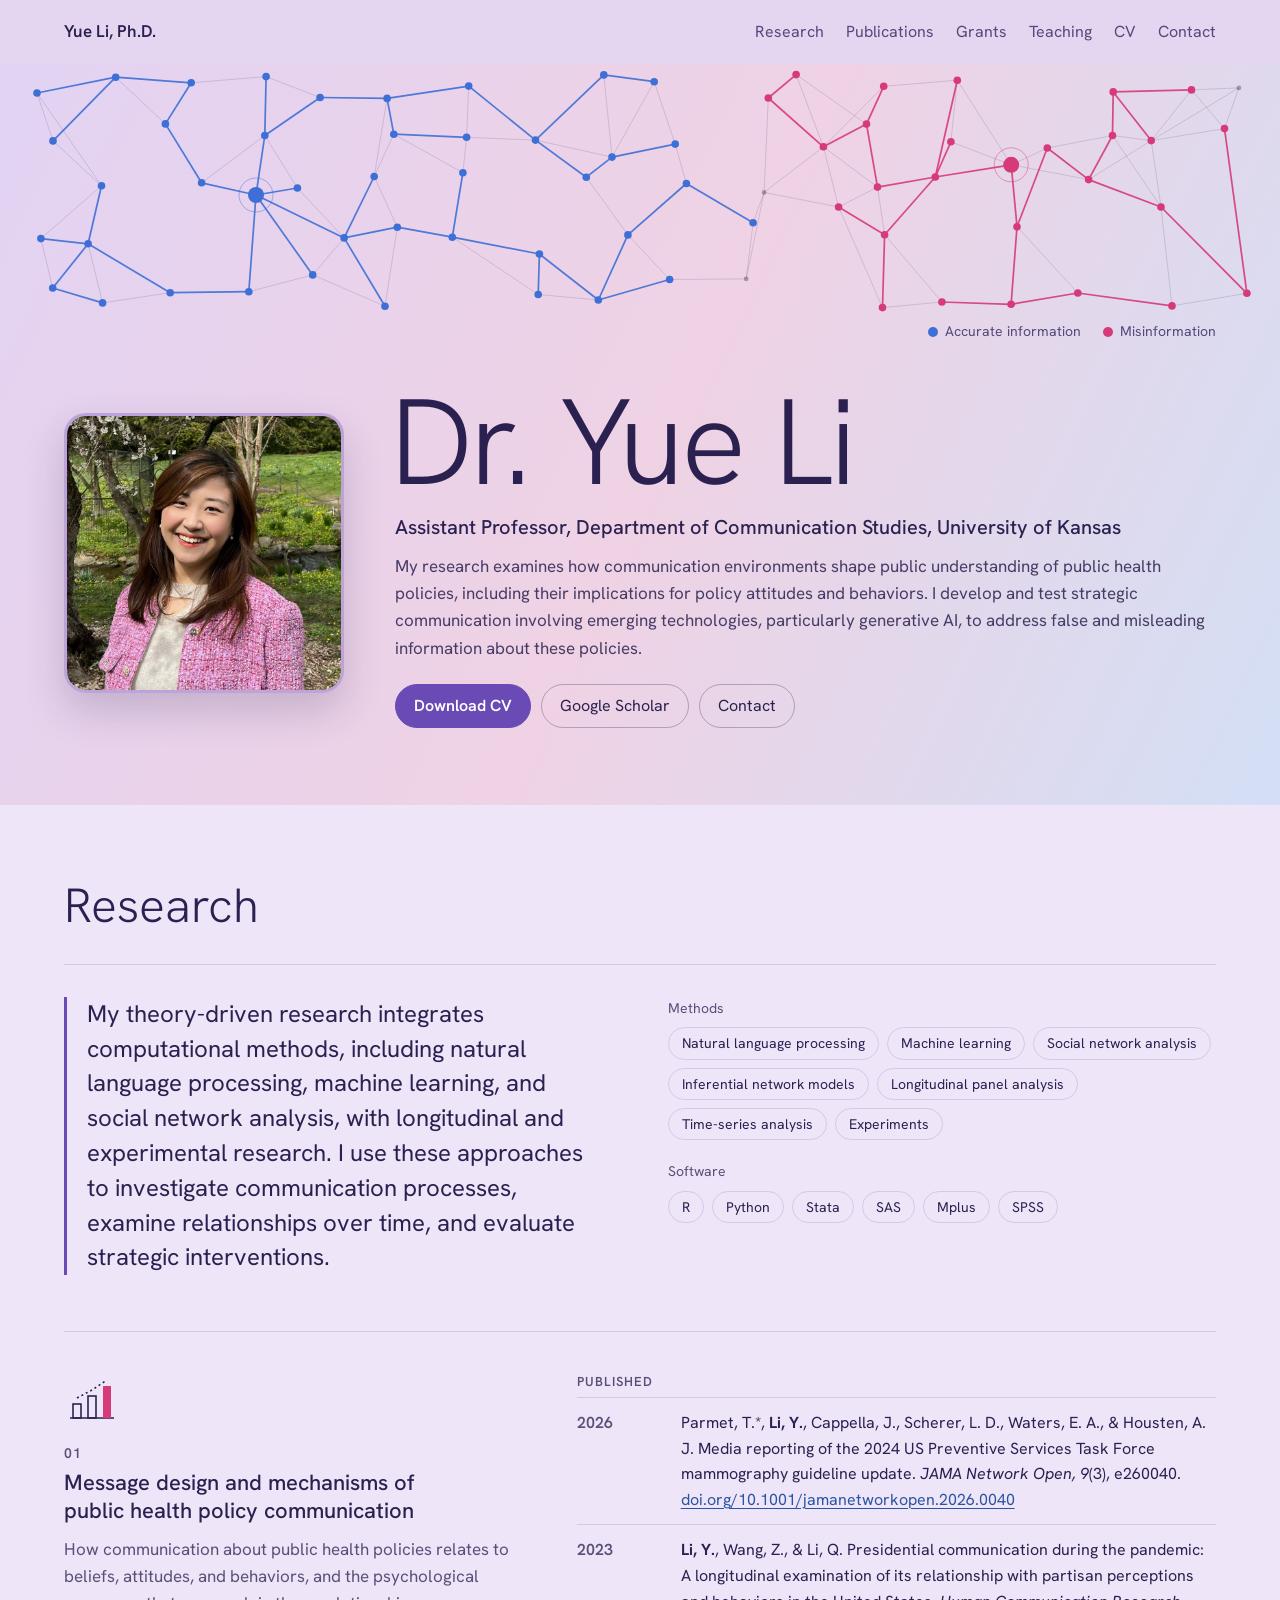
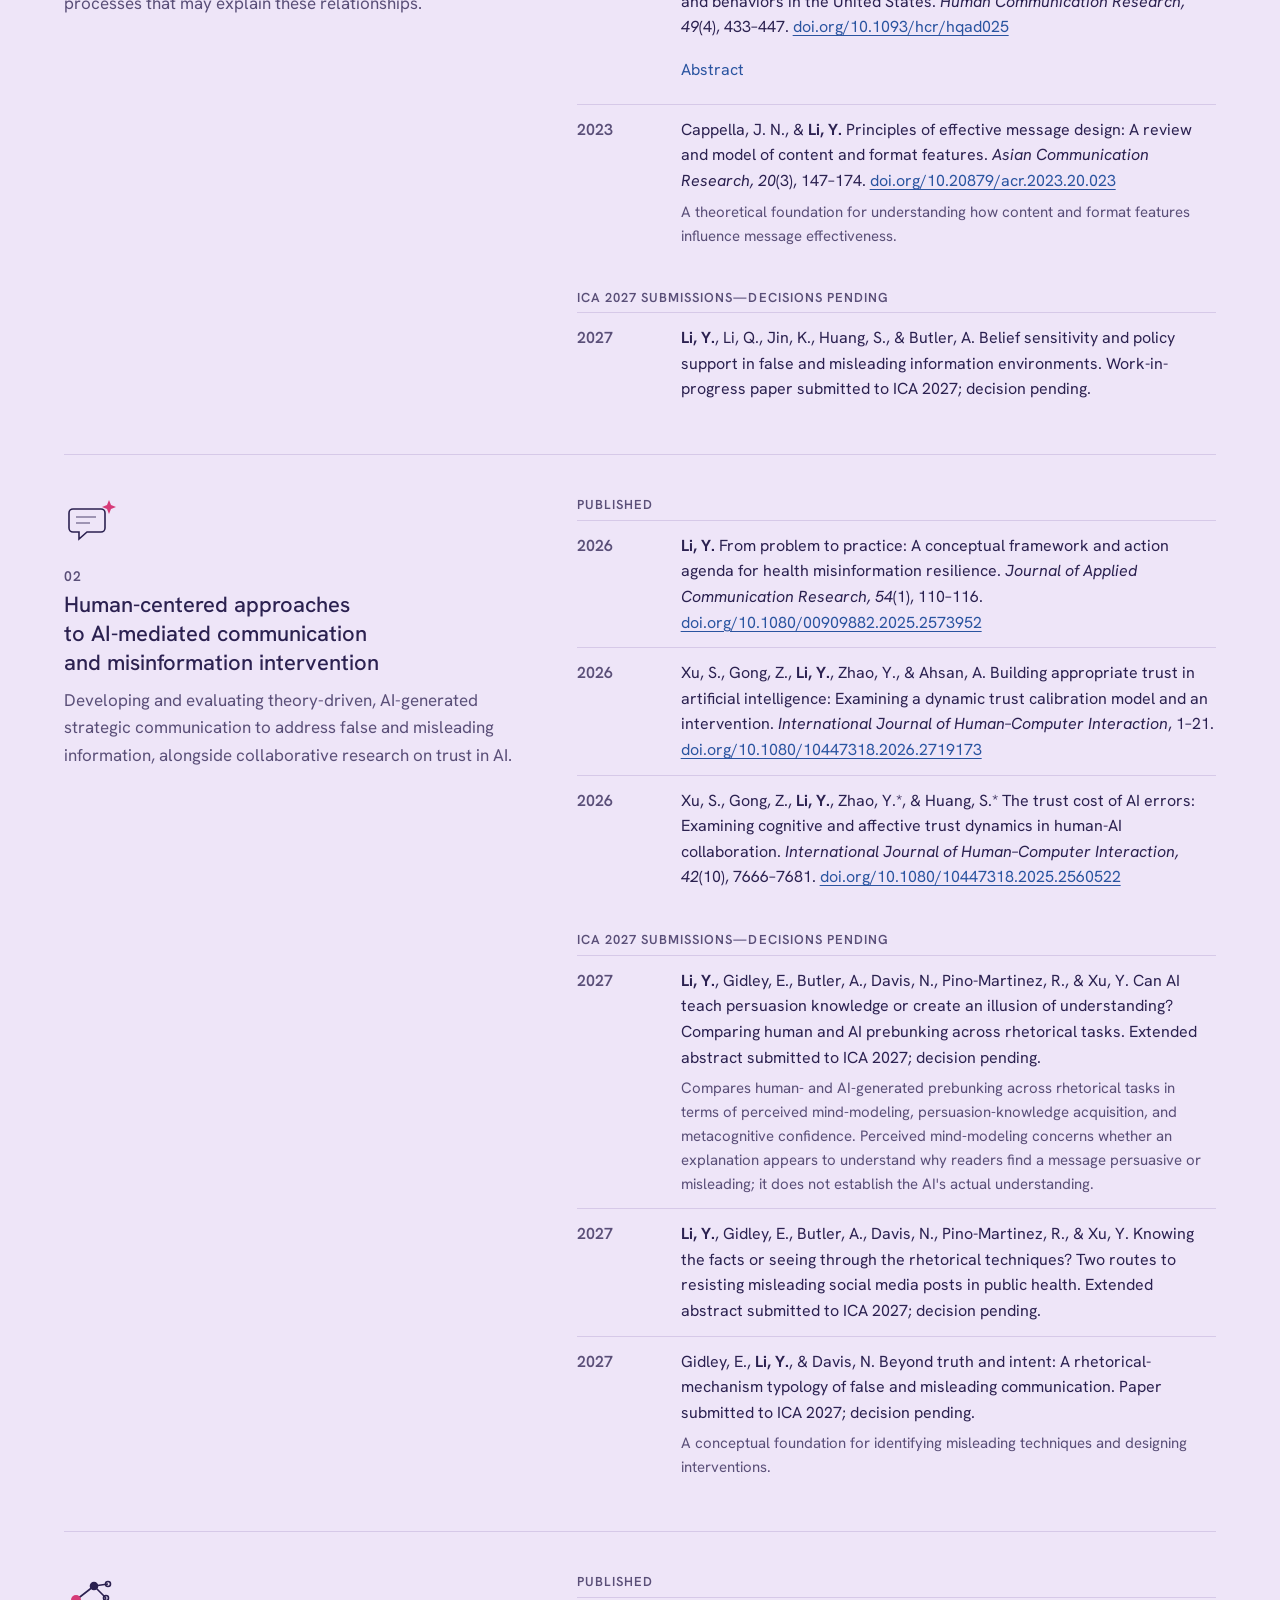
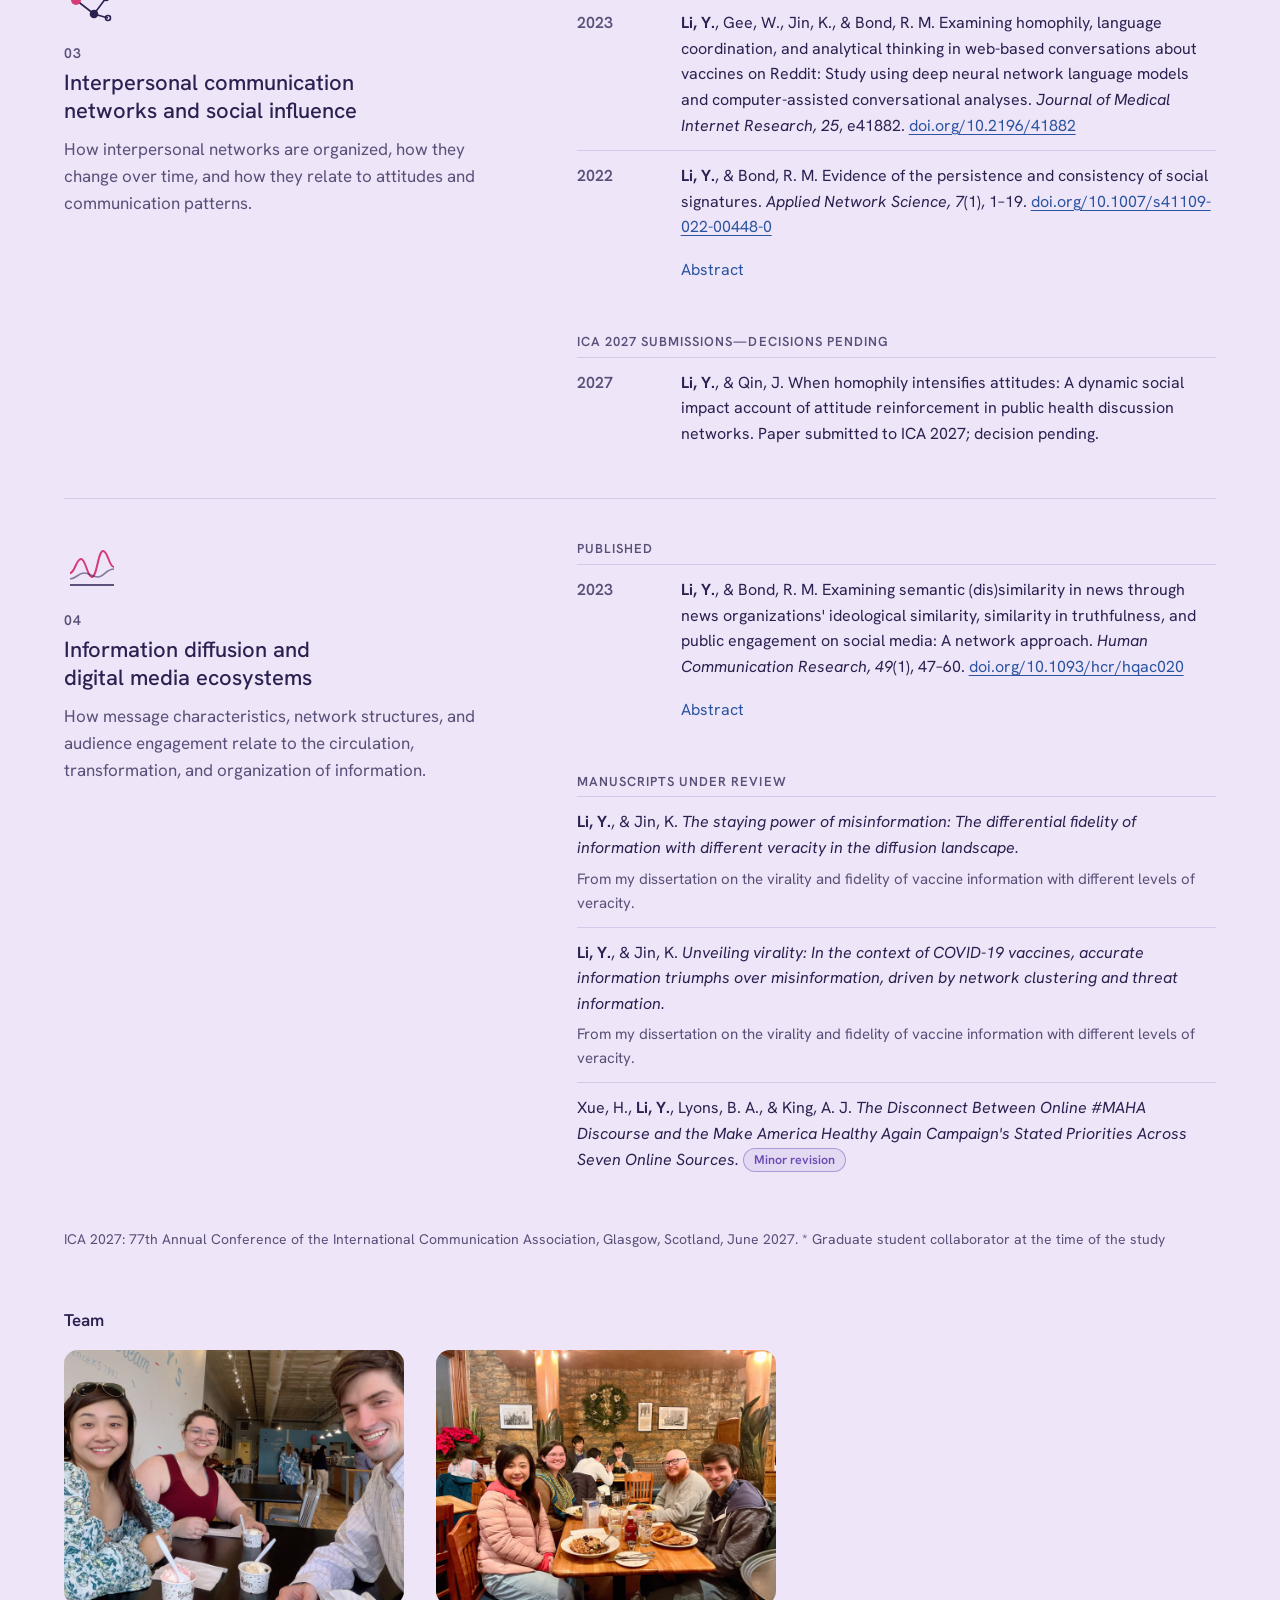
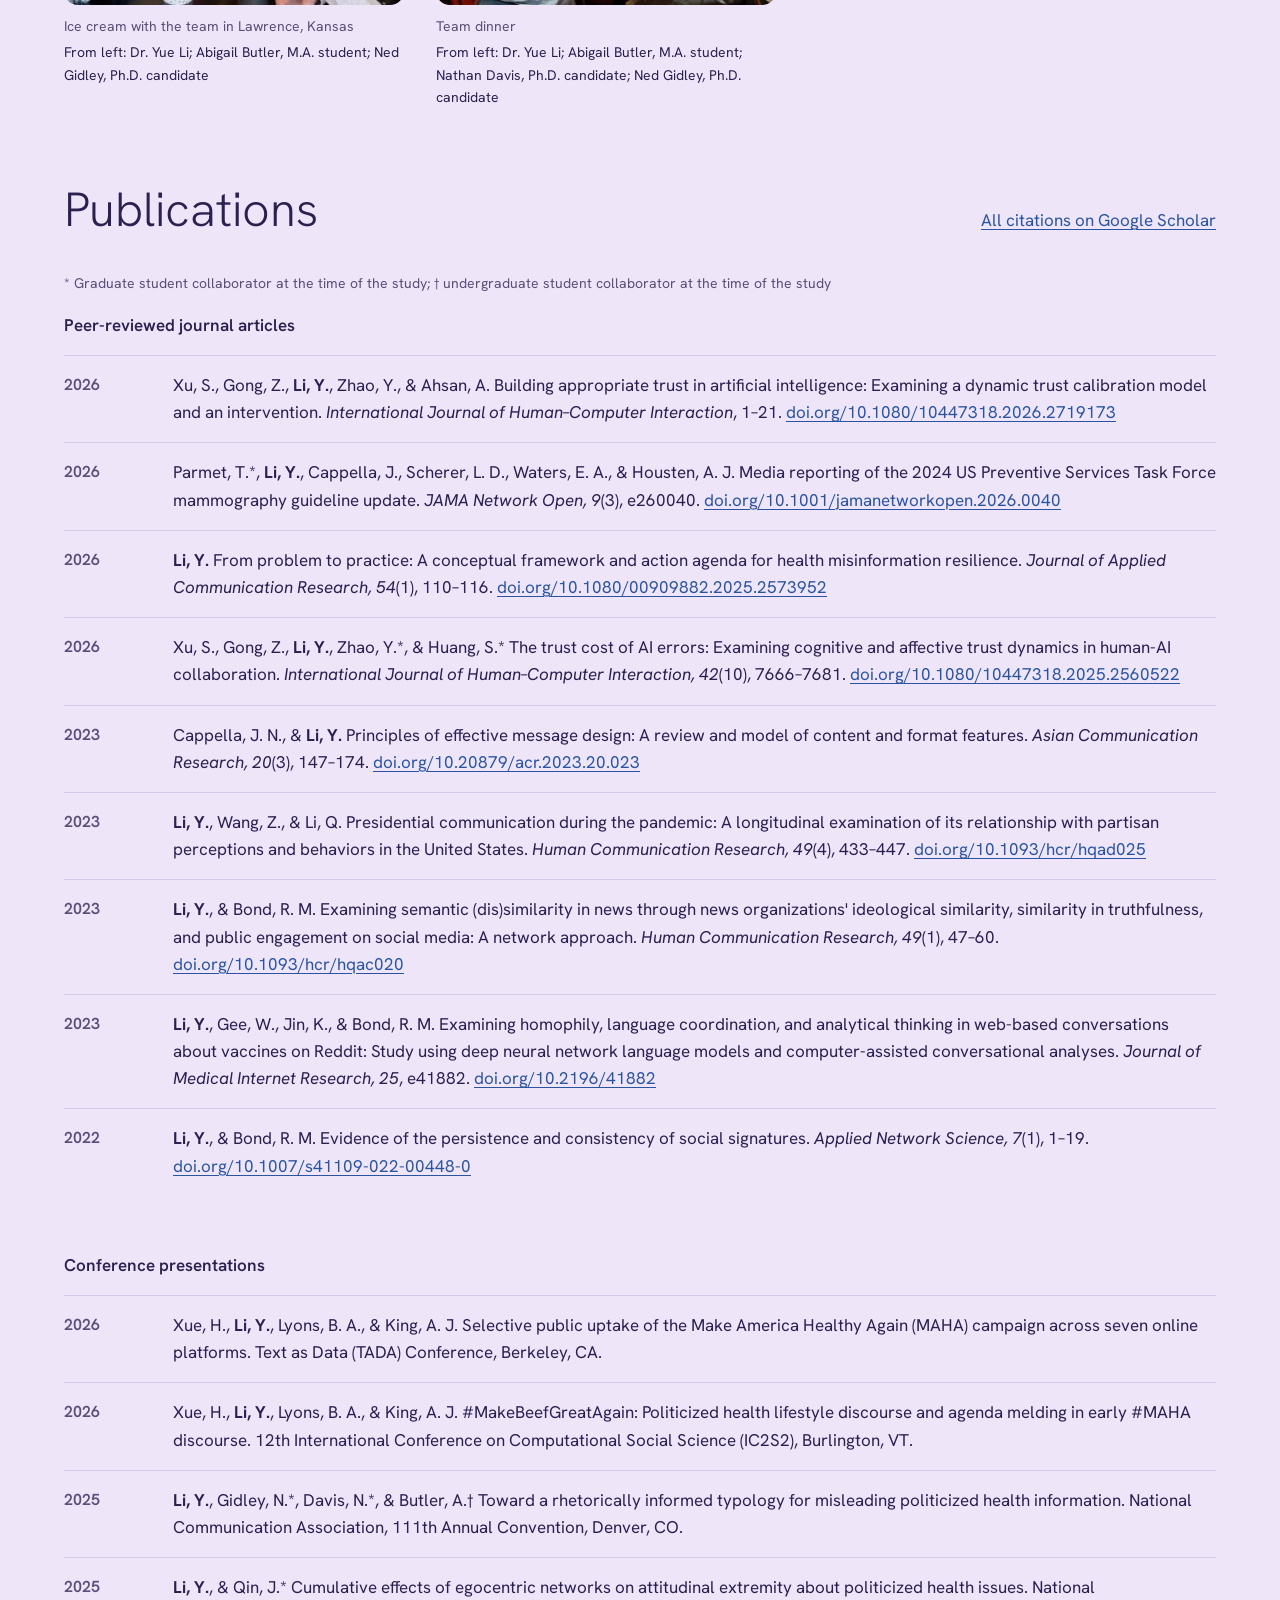
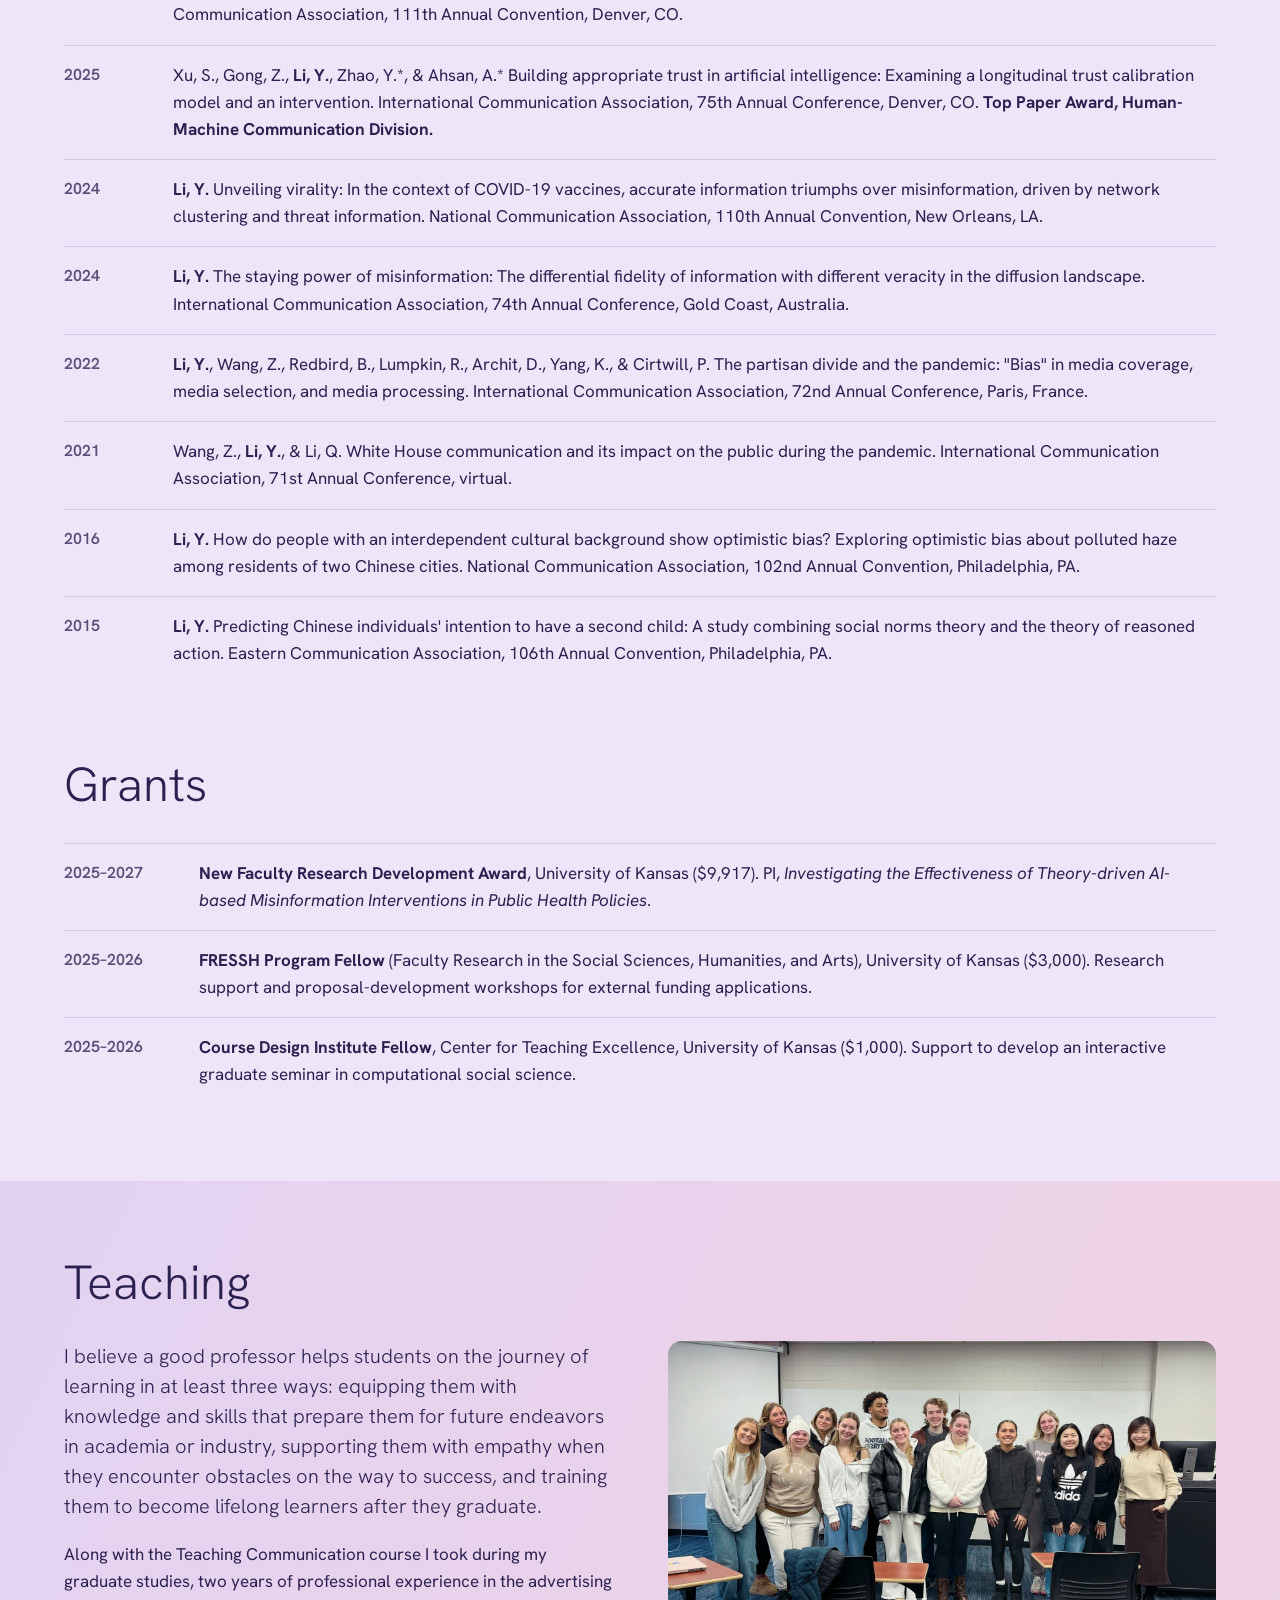
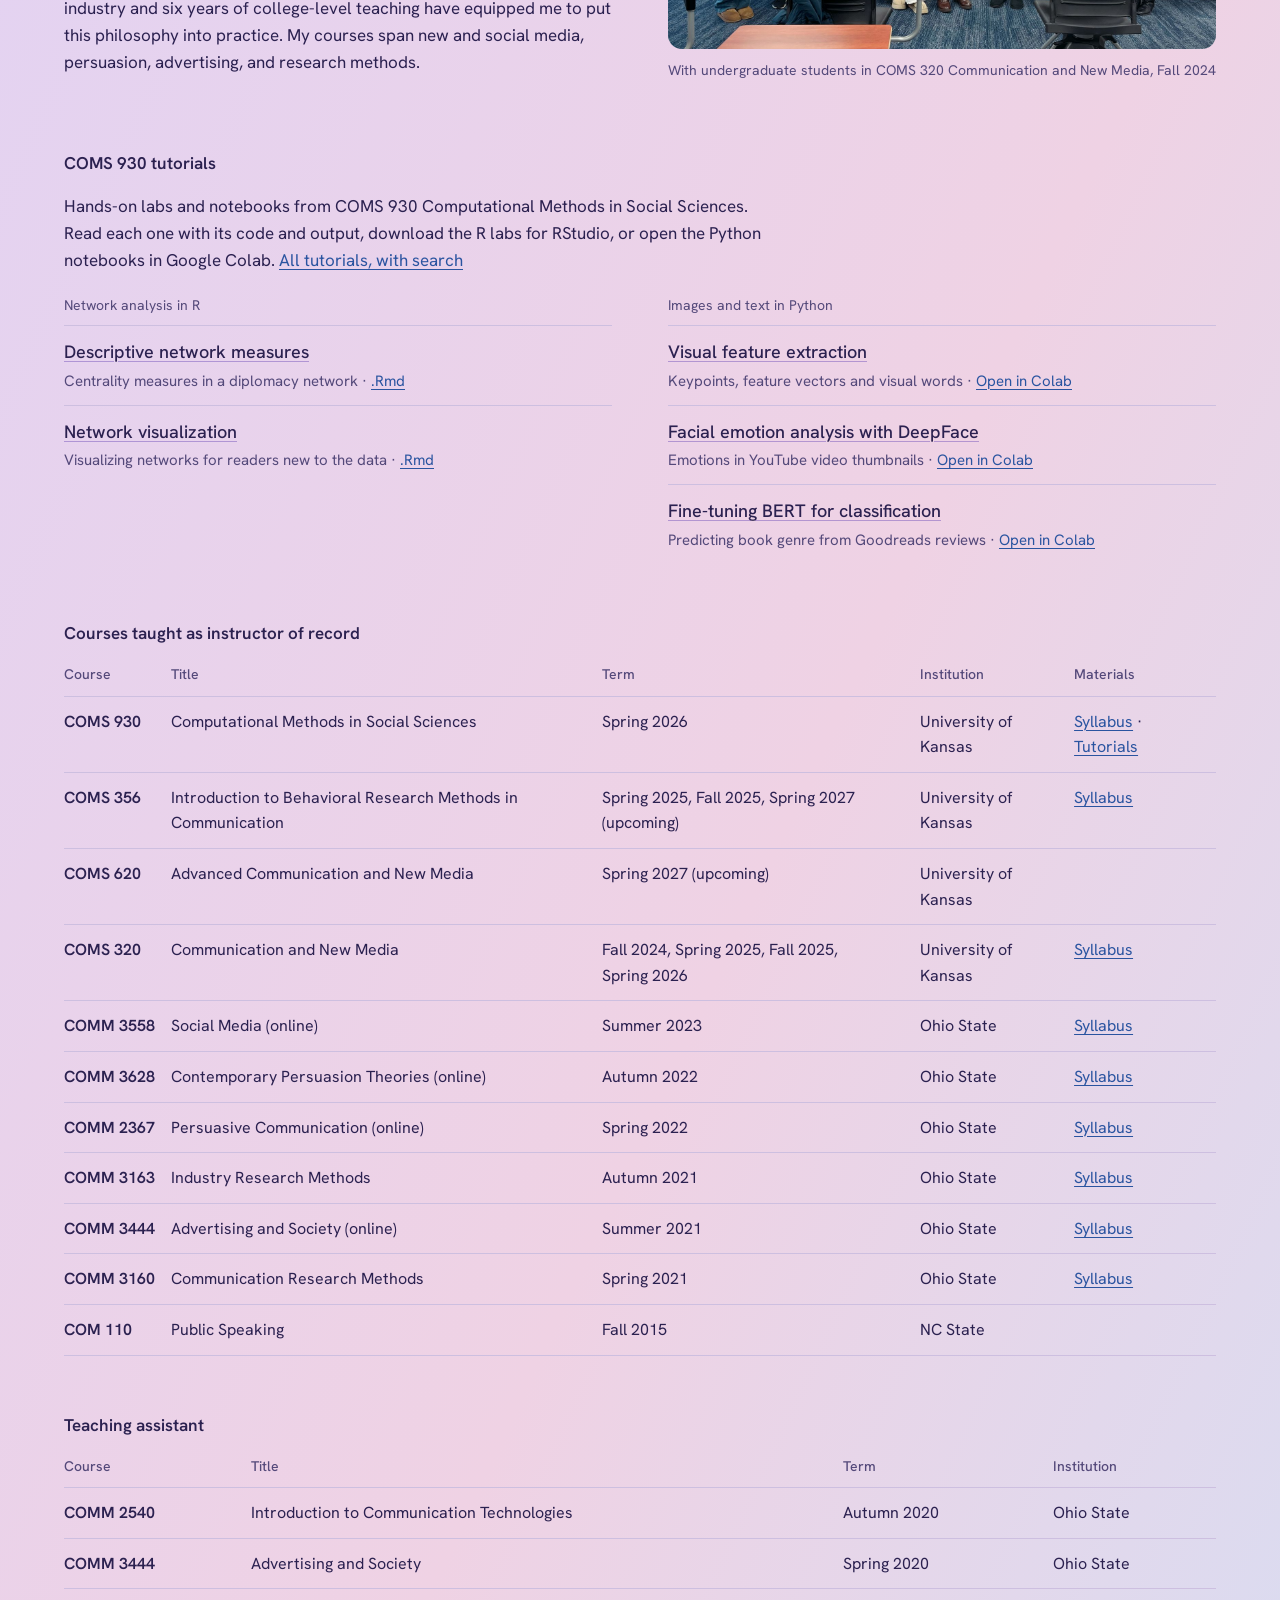
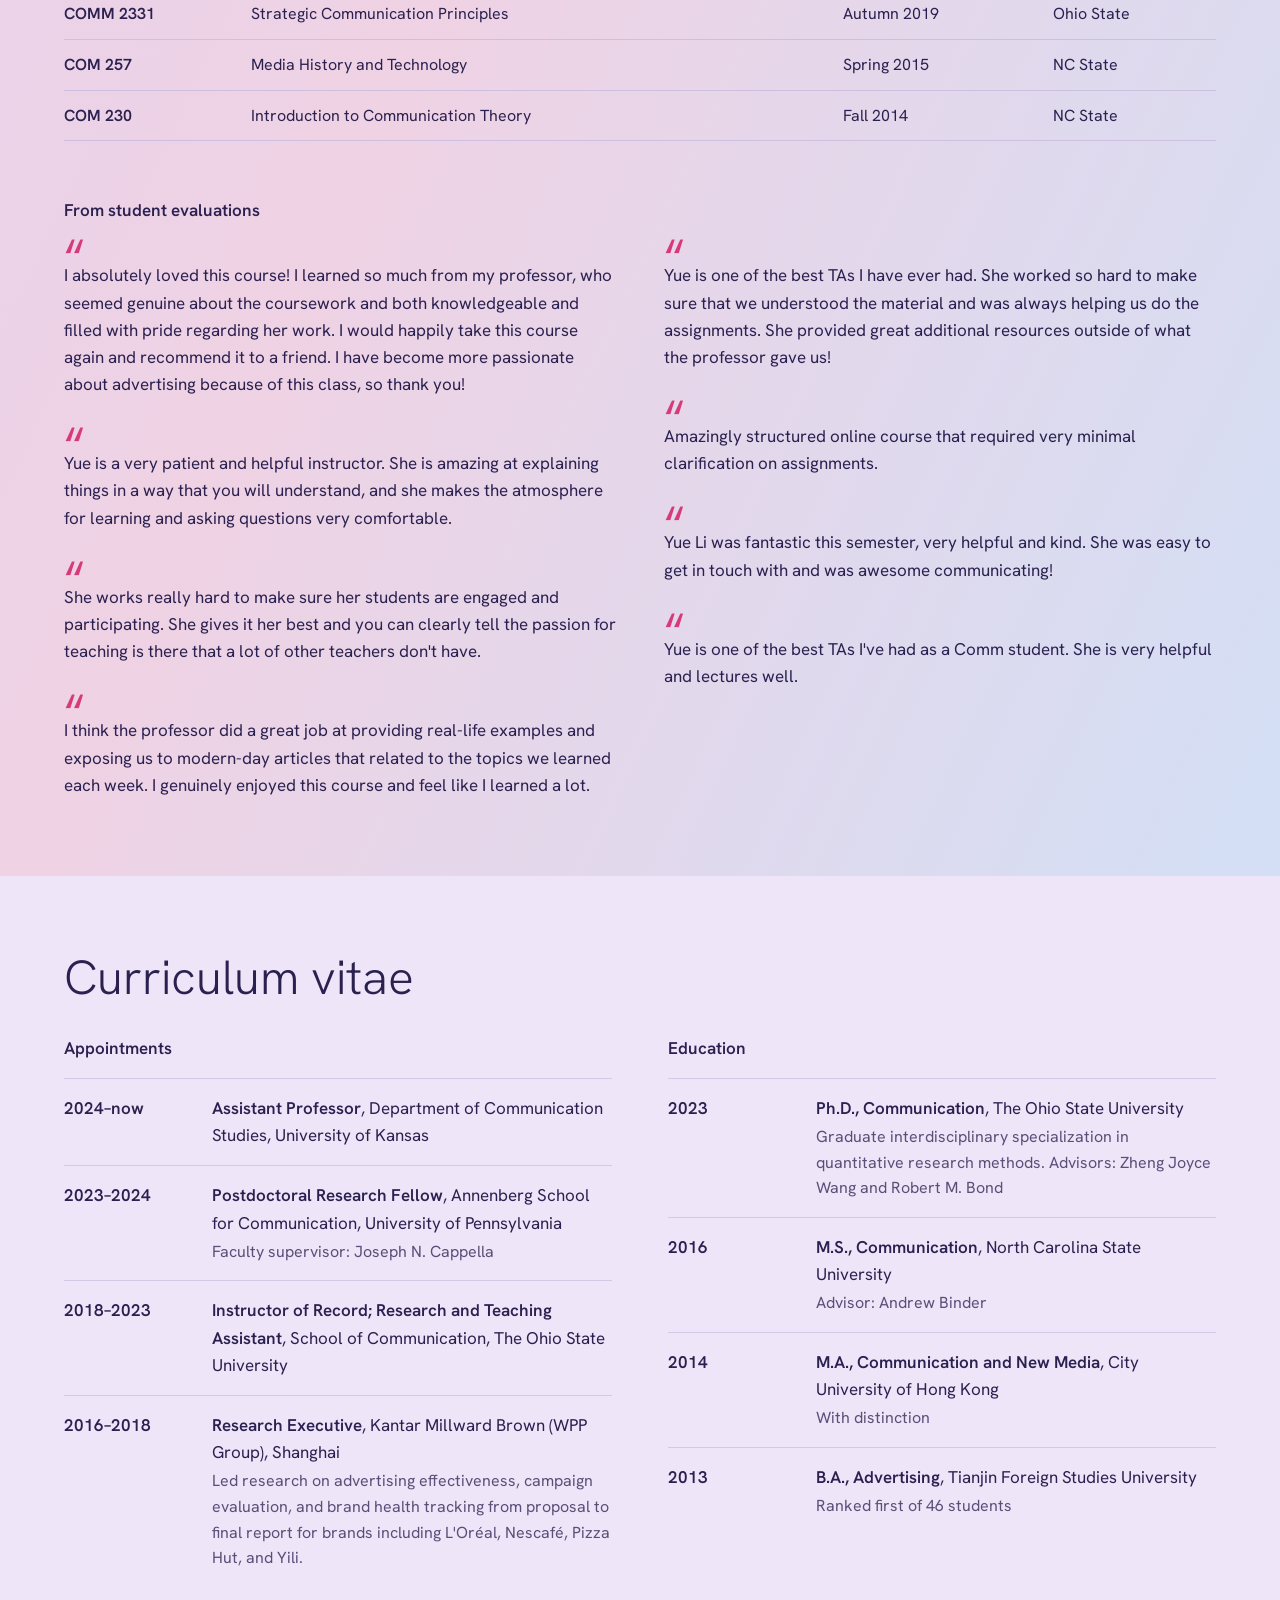
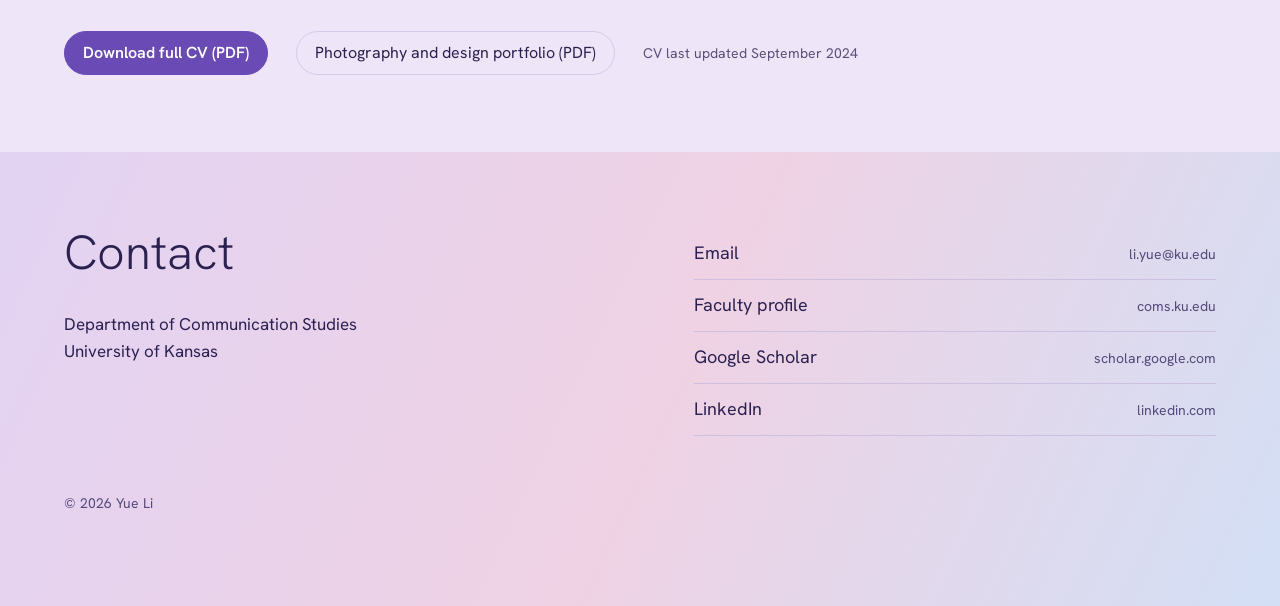
==== commit 33388f2e: "Use exact ICA 2027 citations in the research lines Lines 1-3 now list five ICA 2027 submissions (dec" ====
--- a/index.html
+++ b/index.html
@@ -84,8 +84,8 @@
 .wip li{padding:12px 0;border-top:1px solid var(--rule);font-size:16px}
 .note{display:block;color:var(--muted);font-size:15px;margin-top:6px}
 .status{display:inline-block;font-size:12.5px;font-weight:600;line-height:1.3;padding:3px 10px;border-radius:999px;border:1px solid color-mix(in srgb,var(--purple) 45%,transparent);color:var(--purple);background:color-mix(in srgb,var(--purple) 8%,transparent);vertical-align:1px}
-.status.ica{border-color:color-mix(in srgb,var(--pink) 50%,transparent);color:#b02a63;background:color-mix(in srgb,var(--pink) 8%,transparent)}
 .rl-note{margin:12px 0 0}
+.nw{white-space:nowrap}
 .tags{display:flex;flex-wrap:wrap;gap:8px;list-style:none;padding:0;margin:8px 0 20px}
 .tags li{border:1px solid var(--rule);border-radius:999px;padding:4px 13px;font-size:14px}
 details{margin-top:8px}
@@ -218,10 +218,10 @@
           <li><span class="yr">2023</span><span>Cappella, J. N., &amp; <b>Li, Y.</b> Principles of effective message design: A review and model of content and format features. <i>Asian Communication Research, 20</i>(3), 147–174. <a href="https://doi.org/10.20879/acr.2023.20.023">doi.org/10.20879/acr.2023.20.023</a>
             <span class="note">A theoretical foundation for understanding how content and format features influence message effectiveness.</span></span></li>
         </ol>
-        <p class="kind">Work in progress and submissions</p>
-        <ul class="wip">
-          <li><i>Belief Sensitivity and Policy Support in False and Misleading Information Environments.</i> <span class="status ica">Submitted to ICA 2027 · work-in-progress paper</span></li>
-        </ul>
+        <p class="kind">ICA 2027 submissions—decisions pending</p>
+        <ol class="pubs rl pending">
+          <li><span class="yr">2027</span><span><b>Li, Y.</b>, Li, Q., Jin, K., Huang, S., &amp; Butler, A. Belief sensitivity and policy support in false and misleading information environments. Work-in-progress paper submitted to ICA 2027; decision pending.</span></li>
+        </ol>
       </div>
     </article>
 
@@ -239,14 +239,14 @@
           <li><span class="yr">2026</span><span>Xu, S., Gong, Z., <b>Li, Y.</b>, Zhao, Y., &amp; Ahsan, A. Building appropriate trust in artificial intelligence: Examining a dynamic trust calibration model and an intervention. <i>International Journal of Human–Computer Interaction</i>, 1–21. <a href="https://doi.org/10.1080/10447318.2026.2719173">doi.org/10.1080/10447318.2026.2719173</a></span></li>
           <li><span class="yr">2026</span><span>Xu, S., Gong, Z., <b>Li, Y.</b>, Zhao, Y.*, &amp; Huang, S.* The trust cost of AI errors: Examining cognitive and affective trust dynamics in human-AI collaboration. <i>International Journal of Human–Computer Interaction, 42</i>(10), 7666–7681. <a href="https://doi.org/10.1080/10447318.2025.2560522">doi.org/10.1080/10447318.2025.2560522</a></span></li>
         </ol>
-        <p class="kind">Work in progress and submissions</p>
-        <ul class="wip">
-          <li><i>Beyond Truth and Intent: A Rhetorical-Mechanism Typology of False and Misleading Communication.</i> <span class="status">In progress</span>
-            <span class="note">A conceptual foundation for identifying misleading techniques and designing interventions.</span></li>
-          <li><i>Can AI Teach Persuasion Knowledge or Create an Illusion of Understanding? Comparing Human and AI Prebunking Across Rhetorical Tasks.</i> <span class="status">In progress</span>
-            <span class="note">Compares human- and AI-generated prebunking across rhetorical tasks in terms of perceived mind-modeling, persuasion-knowledge acquisition, and metacognitive confidence. Perceived mind-modeling concerns whether an explanation appears to understand why readers find a message persuasive or misleading; it does not establish the AI's actual understanding.</span></li>
-          <li><i>Knowing the Facts or Seeing Through the Rhetorical Techniques? Two Routes to Resisting Misleading Social Media Posts in Public Health.</i> <span class="status">In progress</span></li>
-        </ul>
+        <p class="kind">ICA 2027 submissions—decisions pending</p>
+        <ol class="pubs rl pending">
+          <li><span class="yr">2027</span><span><b>Li, Y.</b>, Gidley, E., Butler, A., Davis, N., <span class="nw">Pino-Martinez, R.</span>, &amp; Xu, Y. Can AI teach persuasion knowledge or create an illusion of understanding? Comparing human and AI prebunking across rhetorical tasks. Extended abstract submitted to ICA 2027; decision pending.
+            <span class="note">Compares human- and AI-generated prebunking across rhetorical tasks in terms of perceived mind-modeling, persuasion-knowledge acquisition, and metacognitive confidence. Perceived mind-modeling concerns whether an explanation appears to understand why readers find a message persuasive or misleading; it does not establish the AI's actual understanding.</span></span></li>
+          <li><span class="yr">2027</span><span><b>Li, Y.</b>, Gidley, E., Butler, A., Davis, N., <span class="nw">Pino-Martinez, R.</span>, &amp; Xu, Y. Knowing the facts or seeing through the rhetorical techniques? Two routes to resisting misleading social media posts in public health. Extended abstract submitted to ICA 2027; decision pending.</span></li>
+          <li><span class="yr">2027</span><span>Gidley, E., <b>Li, Y.</b>, &amp; Davis, N. Beyond truth and intent: A rhetorical-mechanism typology of false and misleading communication. Paper submitted to ICA 2027; decision pending.
+            <span class="note">A conceptual foundation for identifying misleading techniques and designing interventions.</span></span></li>
+        </ol>
       </div>
     </article>
 
@@ -264,10 +264,10 @@
           <li><span class="yr">2022</span><span><b>Li, Y.</b>, &amp; Bond, R. M. Evidence of the persistence and consistency of social signatures. <i>Applied Network Science, 7</i>(1), 1–19. <a href="https://doi.org/10.1007/s41109-022-00448-0">doi.org/10.1007/s41109-022-00448-0</a>
             <details><summary>Abstract</summary><p>Human social networks are composed of multiple dynamic and overlapping communication networks, in which membership changes over time. However, less well understood are whether and how our communication patterns are similar or different over time and across various modes of communication. Here, we use data on the frequency of phone calls, text messages, and in-person interactions to examine the social signatures of more than 700 students in a university setting. Our analysis shows that although there is substantial turnover in participants' networks, participants' social signatures are persistent across time and consistent across communication modes. Further, we find that communication networks that are mediated via phone calls or text messages are more stable than are in-person networks. Our results show that, likely due to limitations in cognitive and emotional resources, people maintain networks of relatively stable size and structure their communication within those networks in predictable patterns. Our findings may help with formalizing social network theories, explaining individual-level attitudes and behaviors and aggregate-level social phenomena, and making predictions and detecting abnormalities in applied fields.</p></details></span></li>
         </ol>
-        <p class="kind">Work in progress and submissions</p>
-        <ul class="wip">
-          <li><b>Li, Y.</b>, &amp; Qin, J.* <i>Cumulative Effects of Egocentric Networks on Attitudinal Extremity about Politicized Health Issues.</i> <span class="status ica">Submitted to ICA 2027</span></li>
-        </ul>
+        <p class="kind">ICA 2027 submissions—decisions pending</p>
+        <ol class="pubs rl pending">
+          <li><span class="yr">2027</span><span><b>Li, Y.</b>, &amp; Qin, J. When homophily intensifies attitudes: A dynamic social impact account of attitude reinforcement in public health discussion networks. Paper submitted to ICA 2027; decision pending.</span></li>
+        </ol>
       </div>
     </article>
 
@@ -284,17 +284,17 @@
           <li><span class="yr">2023</span><span><b>Li, Y.</b>, &amp; Bond, R. M. Examining semantic (dis)similarity in news through news organizations' ideological similarity, similarity in truthfulness, and public engagement on social media: A network approach. <i>Human Communication Research, 49</i>(1), 47–60. <a href="https://doi.org/10.1093/hcr/hqac020">doi.org/10.1093/hcr/hqac020</a>
             <details><summary>Abstract</summary><p>The rise of homogenization and polarization in the news may inhibit individuals' understanding of an issue and the functioning of a democratic society. This study applies a network approach to understanding patterns of semantic similarity and divergence across news coverage. Specifically, we focus on how (a) inter-organizational networks based on media ideology, (b) inter-organizational networks based on news truthfulness, and (c) public engagement that news articles received on social media may affect semantic similarity in the news. We use large-scale user logs data on social media platforms (i.e., Facebook and Twitter) and news text data from more than 100 news organizations over 10 months to examine the three potential processes. Our results show that the similarity between news organizations in terms of media ideology and news truthfulness is positively associated with semantic similarity, whereas the public engagement that news articles received on social media is negatively associated with semantic similarity. Our study contributes to theory development in mass communication by shifting to a network paradigm that connects news organizations, news content, and news audiences. We demonstrate how scholars across communication disciplines may collaborate to integrate distinct theories, connect multiple levels, and link otherwise separate dimensions. Methodologically, we demonstrate how synchronizing network science with natural language processing and combining social media log data with text data can help to answer research questions that communication scholars are interested in. The findings' implications for news polarization are discussed.</p></details></span></li>
         </ol>
-        <p class="kind">Work in progress and submissions</p>
+        <p class="kind">Manuscripts under review</p>
         <ul class="wip">
-          <li><b>Li, Y.</b>, &amp; Jin, K. <i>The staying power of misinformation: The differential fidelity of information with different veracity in the diffusion landscape.</i> <span class="status">Under review</span>
+          <li><b>Li, Y.</b>, &amp; Jin, K. <i>The staying power of misinformation: The differential fidelity of information with different veracity in the diffusion landscape.</i>
             <span class="note">From my dissertation on the virality and fidelity of vaccine information with different levels of veracity.</span></li>
-          <li><b>Li, Y.</b>, &amp; Jin, K. <i>Unveiling virality: In the context of COVID-19 vaccines, accurate information triumphs over misinformation, driven by network clustering and threat information.</i> <span class="status">Under review</span>
+          <li><b>Li, Y.</b>, &amp; Jin, K. <i>Unveiling virality: In the context of COVID-19 vaccines, accurate information triumphs over misinformation, driven by network clustering and threat information.</i>
             <span class="note">From my dissertation on the virality and fidelity of vaccine information with different levels of veracity.</span></li>
-          <li>Xue, H., <b>Li, Y.</b>, Lyons, B. A., &amp; King, A. J. <i>The Disconnect Between Online #MAHA Discourse and the Make America Healthy Again Campaign's Stated Priorities Across Seven Online Sources.</i> <span class="status">Under review (minor revision)</span></li>
+          <li>Xue, H., <b>Li, Y.</b>, Lyons, B. A., &amp; King, A. J. <i>The Disconnect Between Online #MAHA Discourse and the Make America Healthy Again Campaign's Stated Priorities Across Seven Online Sources.</i> <span class="status">Minor revision</span></li>
         </ul>
       </div>
     </article>
-    <p class="pubnote rl-note">* Graduate student collaborator at the time of the study</p>
+    <p class="pubnote rl-note">ICA 2027: 77th Annual Conference of the International Communication Association, Glasgow, Scotland, June 2027. * Graduate student collaborator at the time of the study</p>
 
     <h3>Team</h3>
     <div class="team">
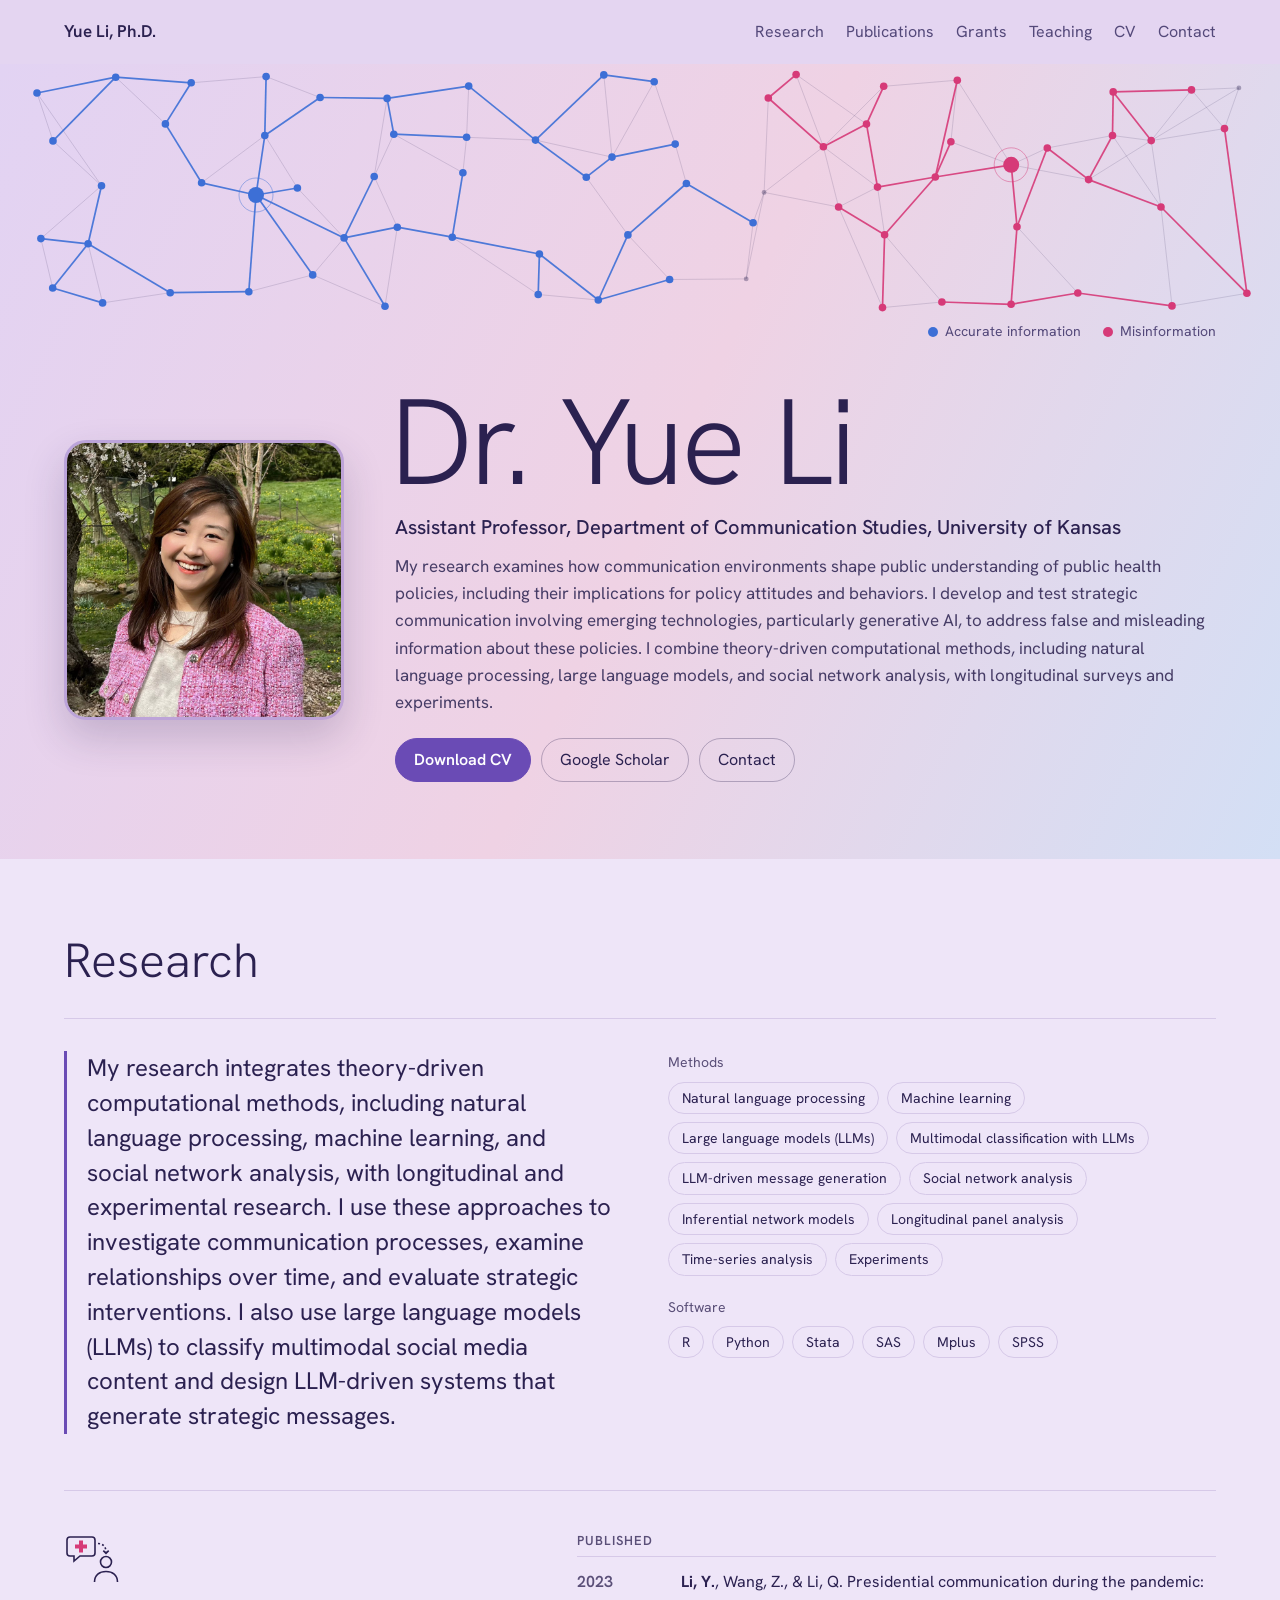
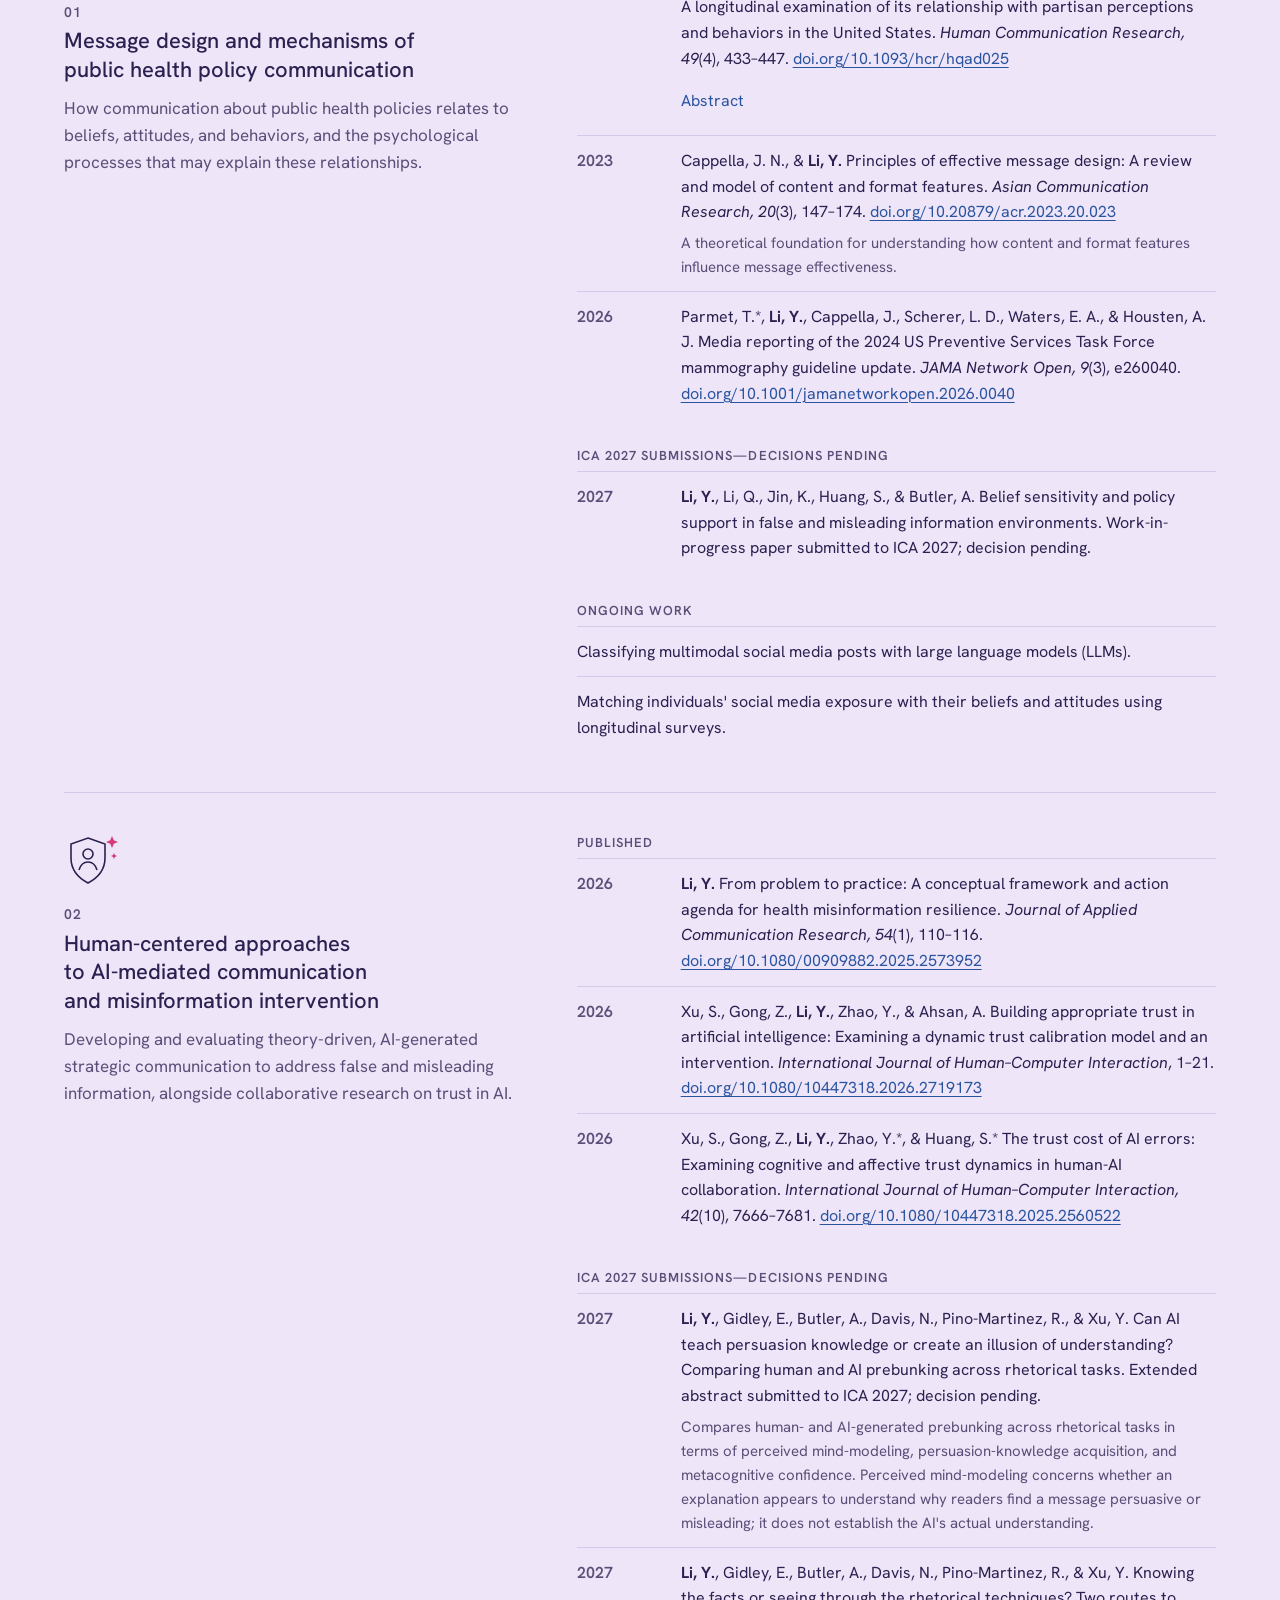
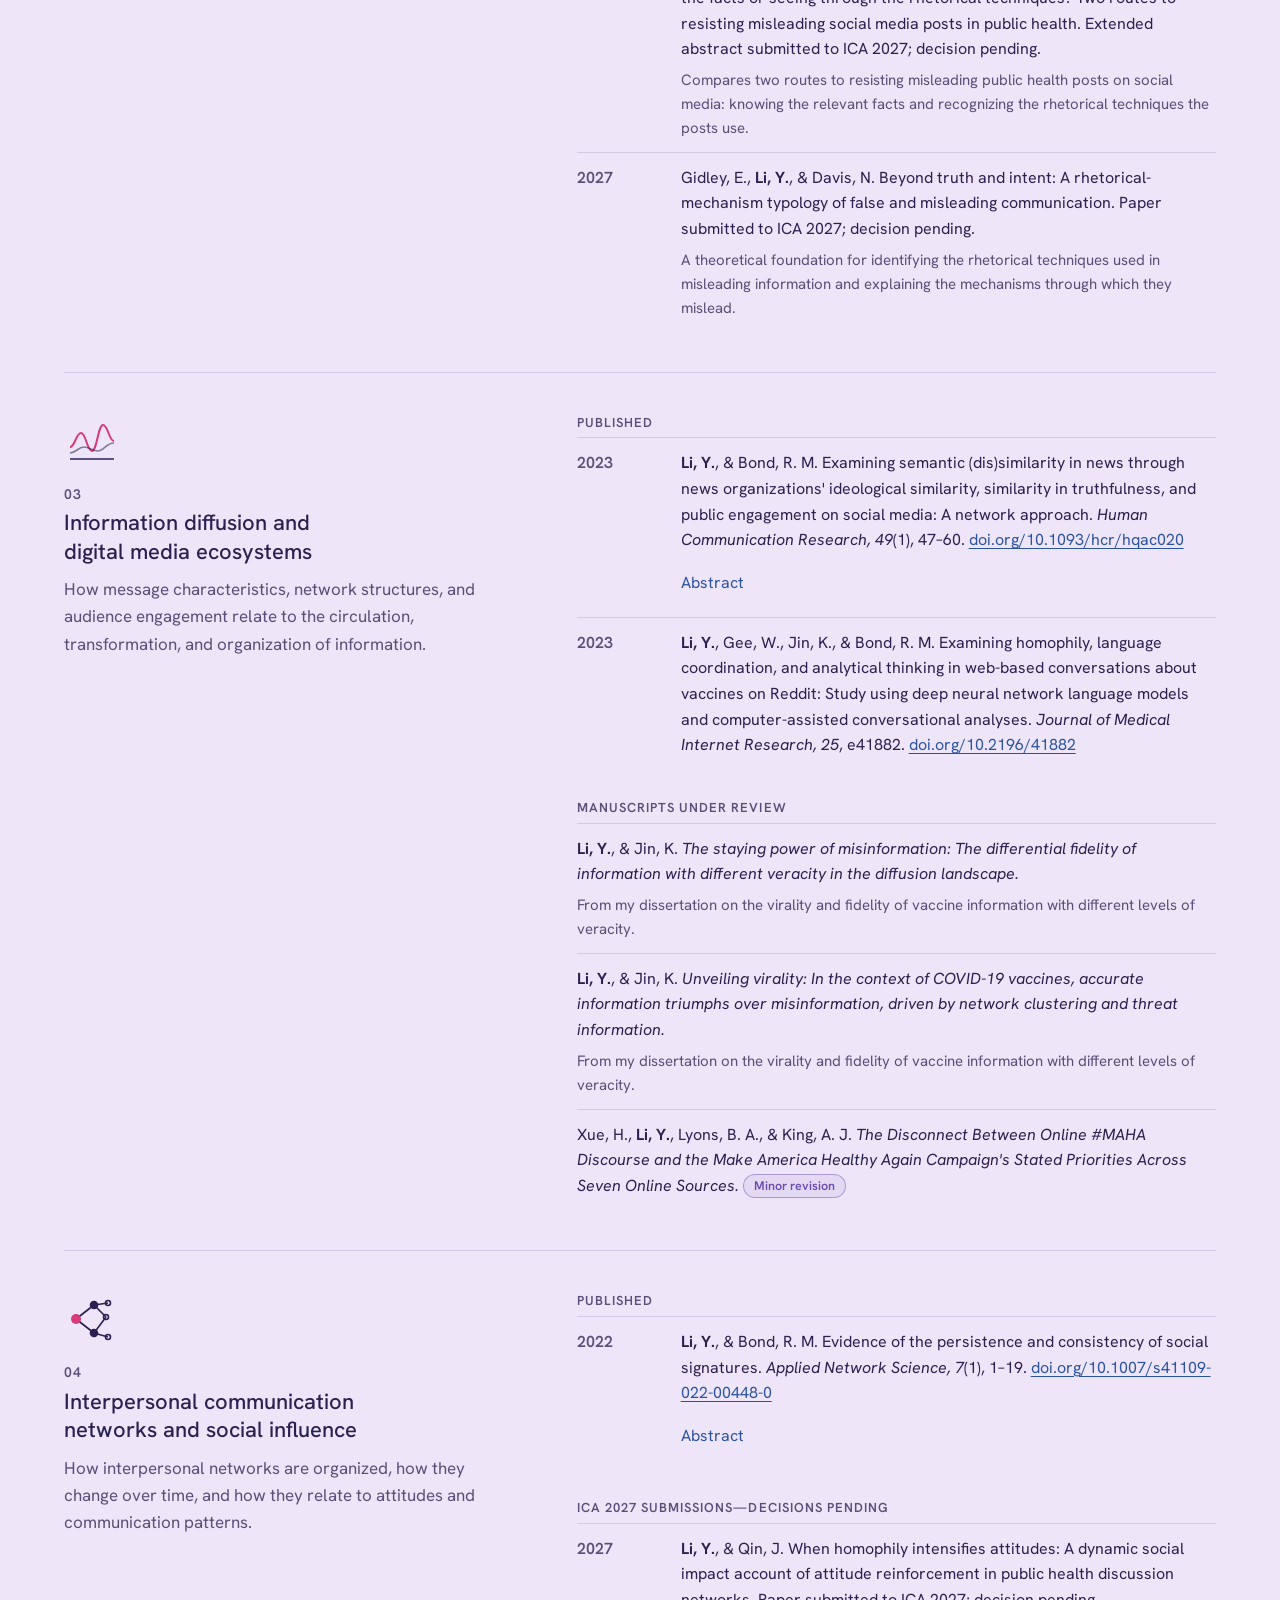
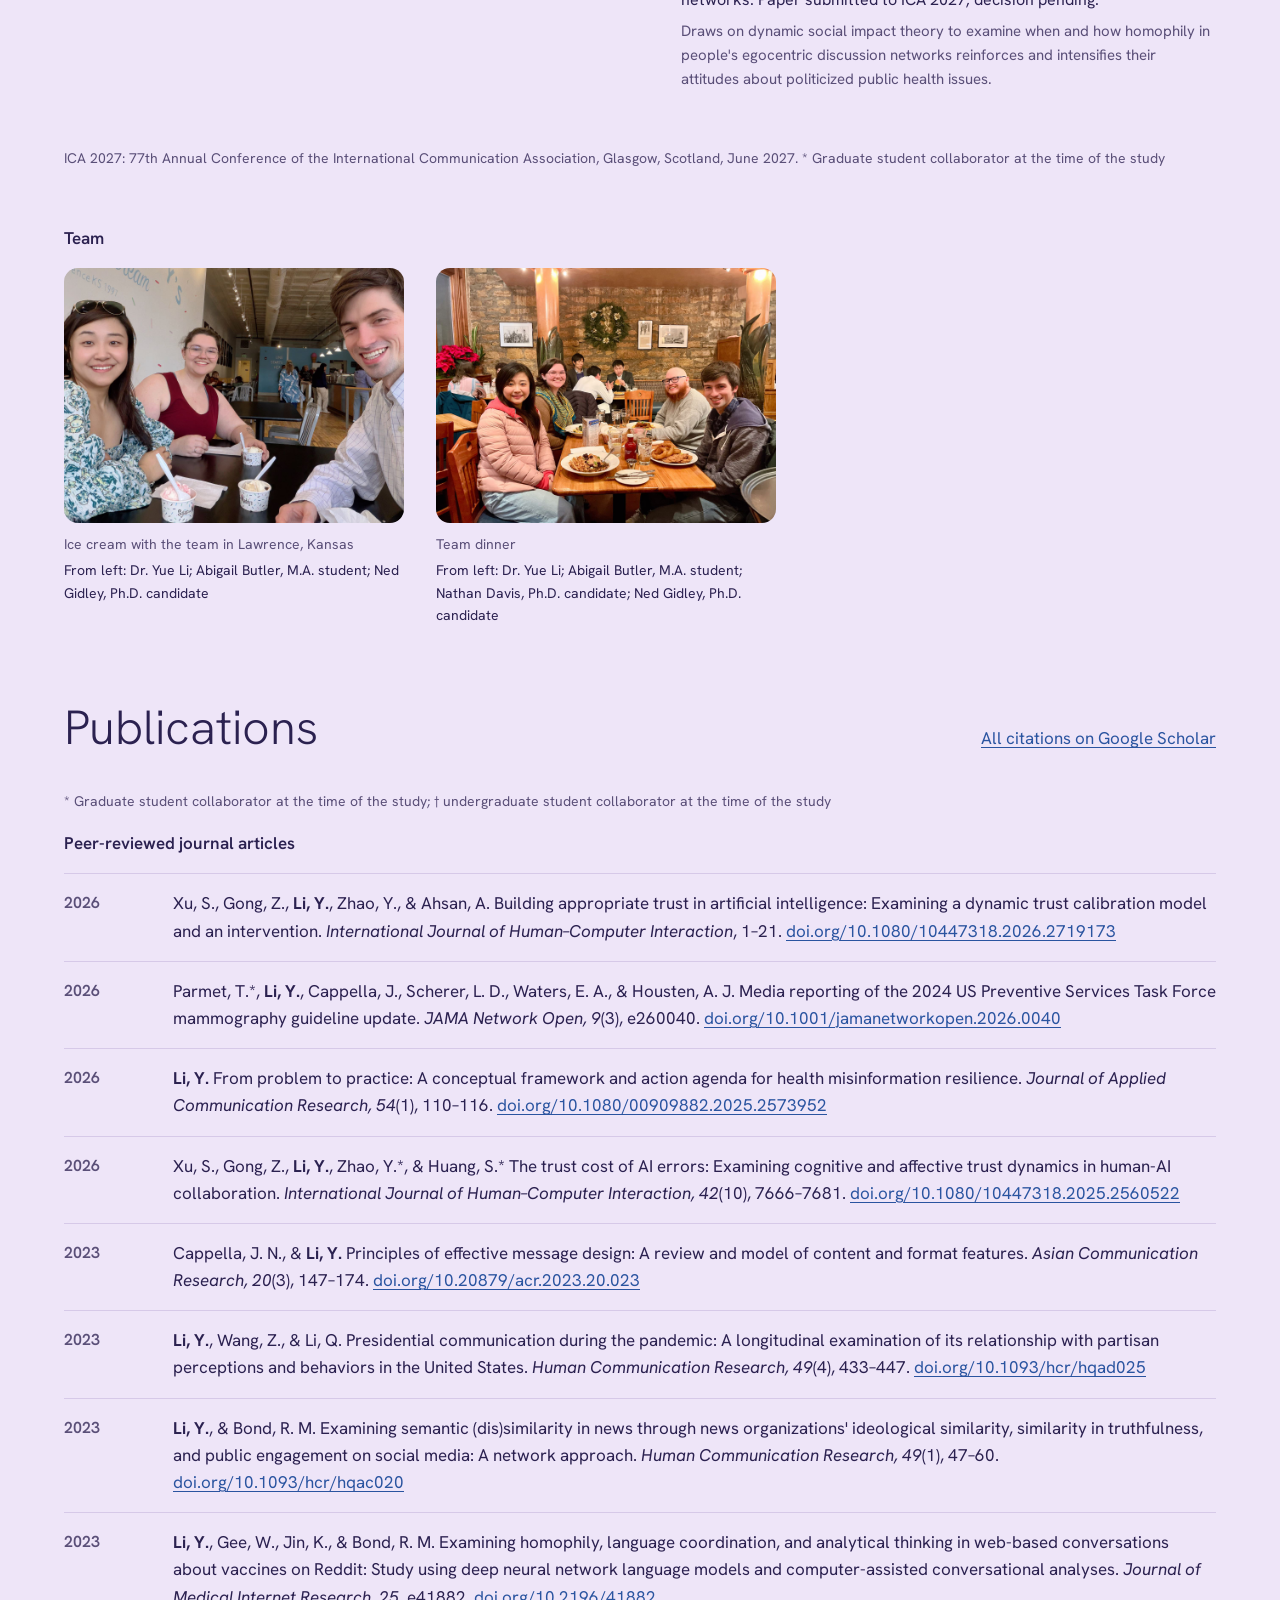
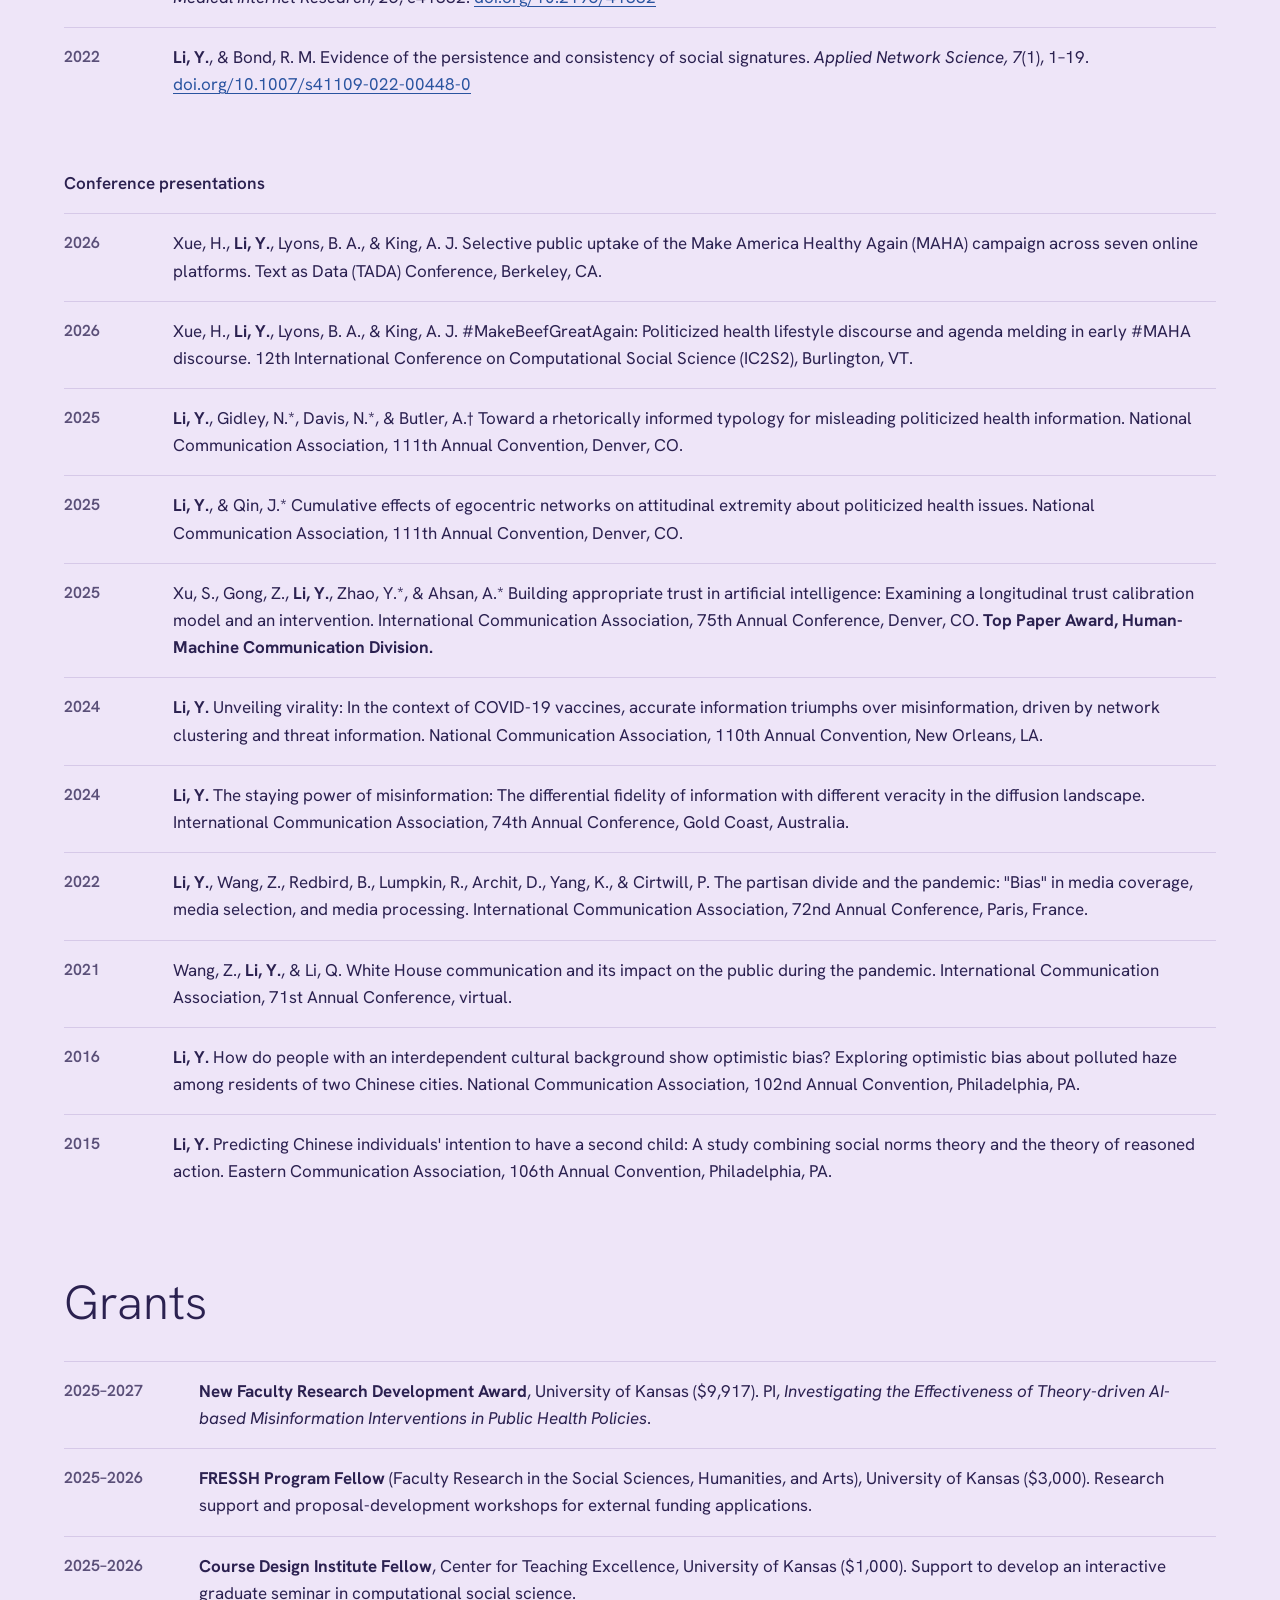
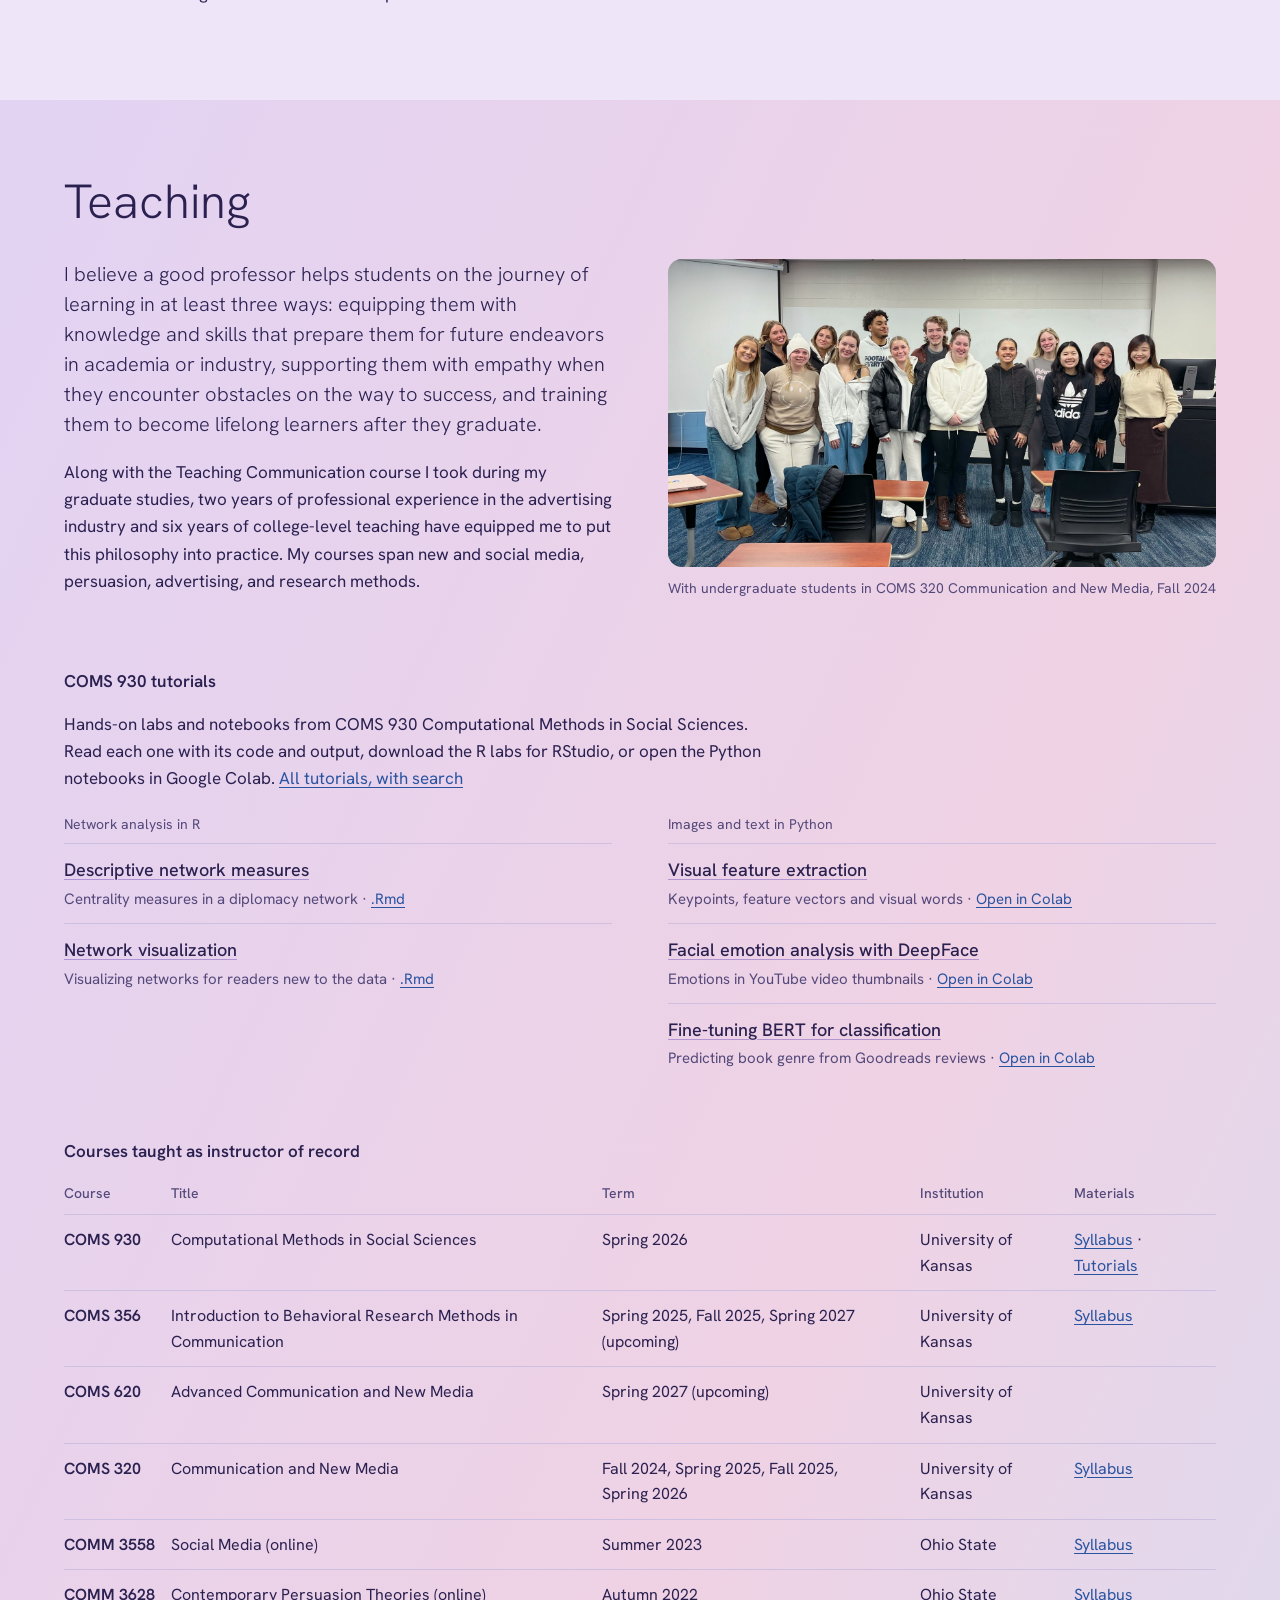
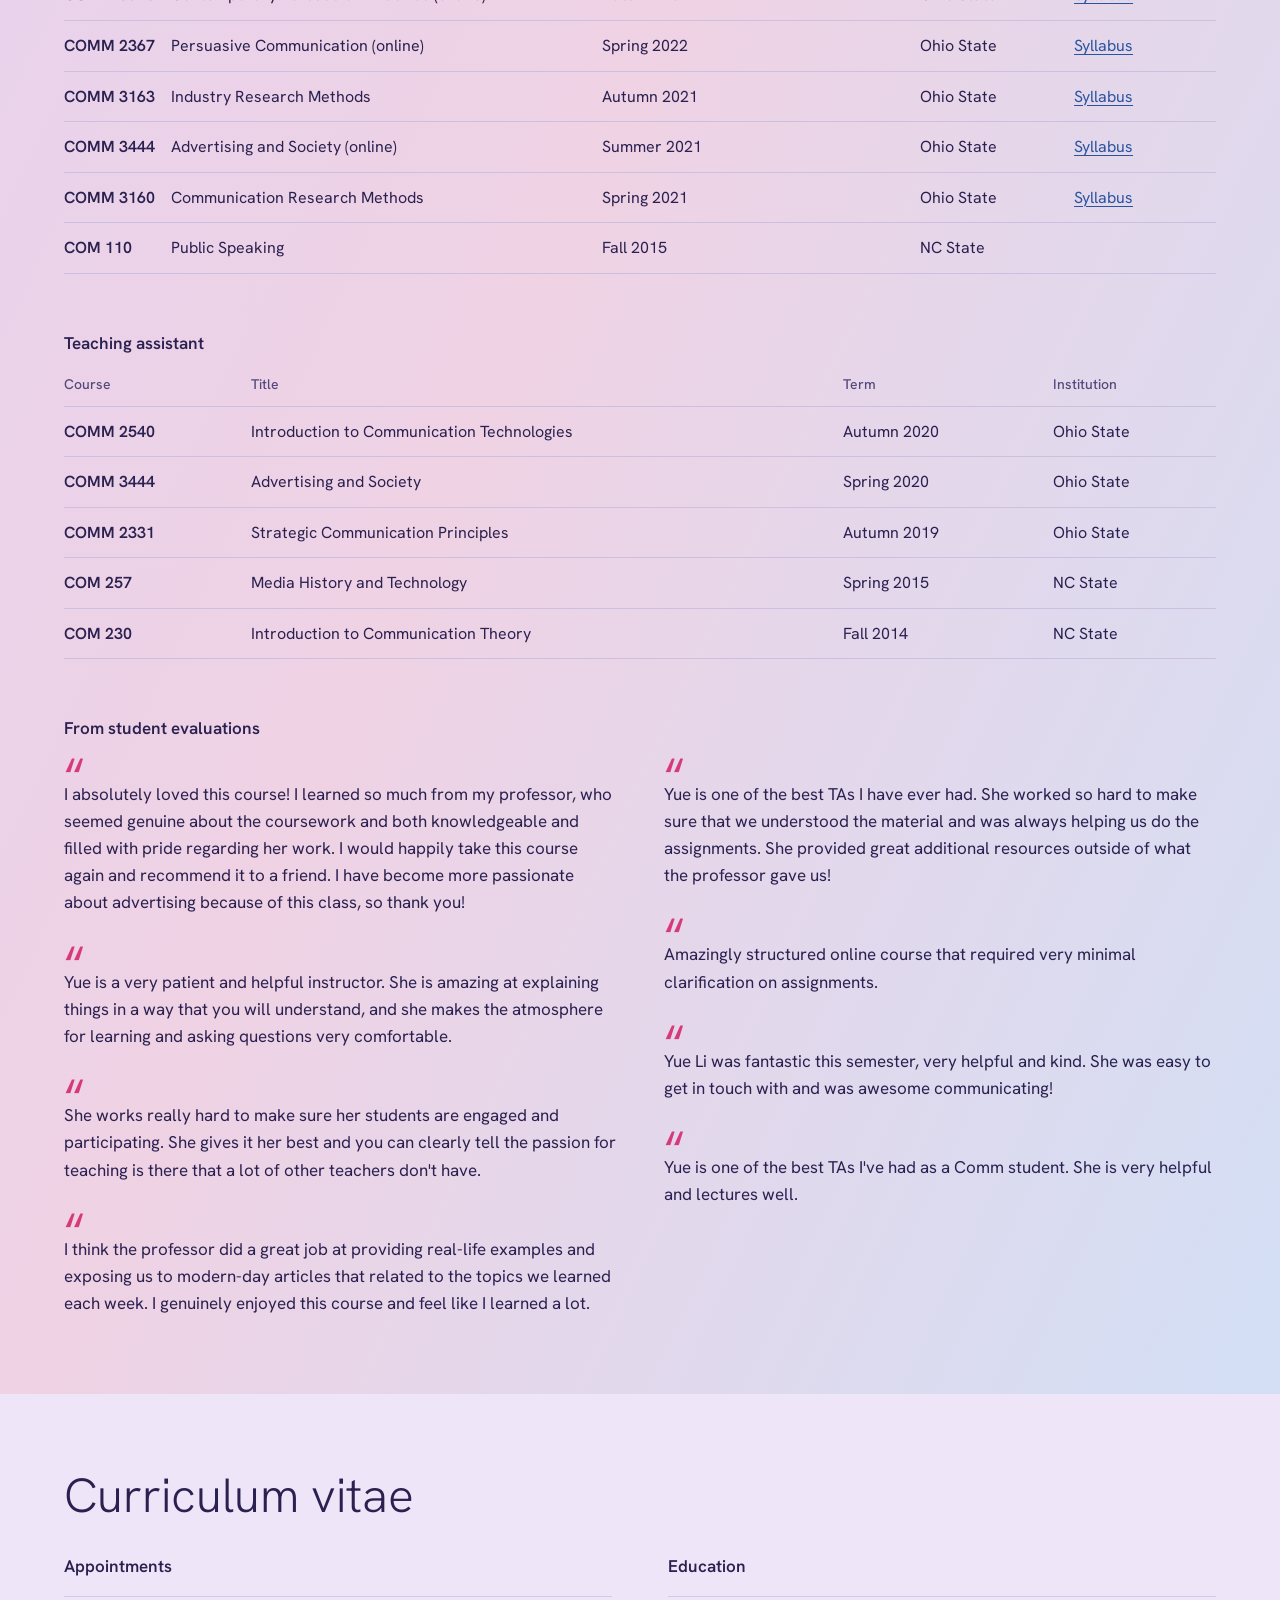
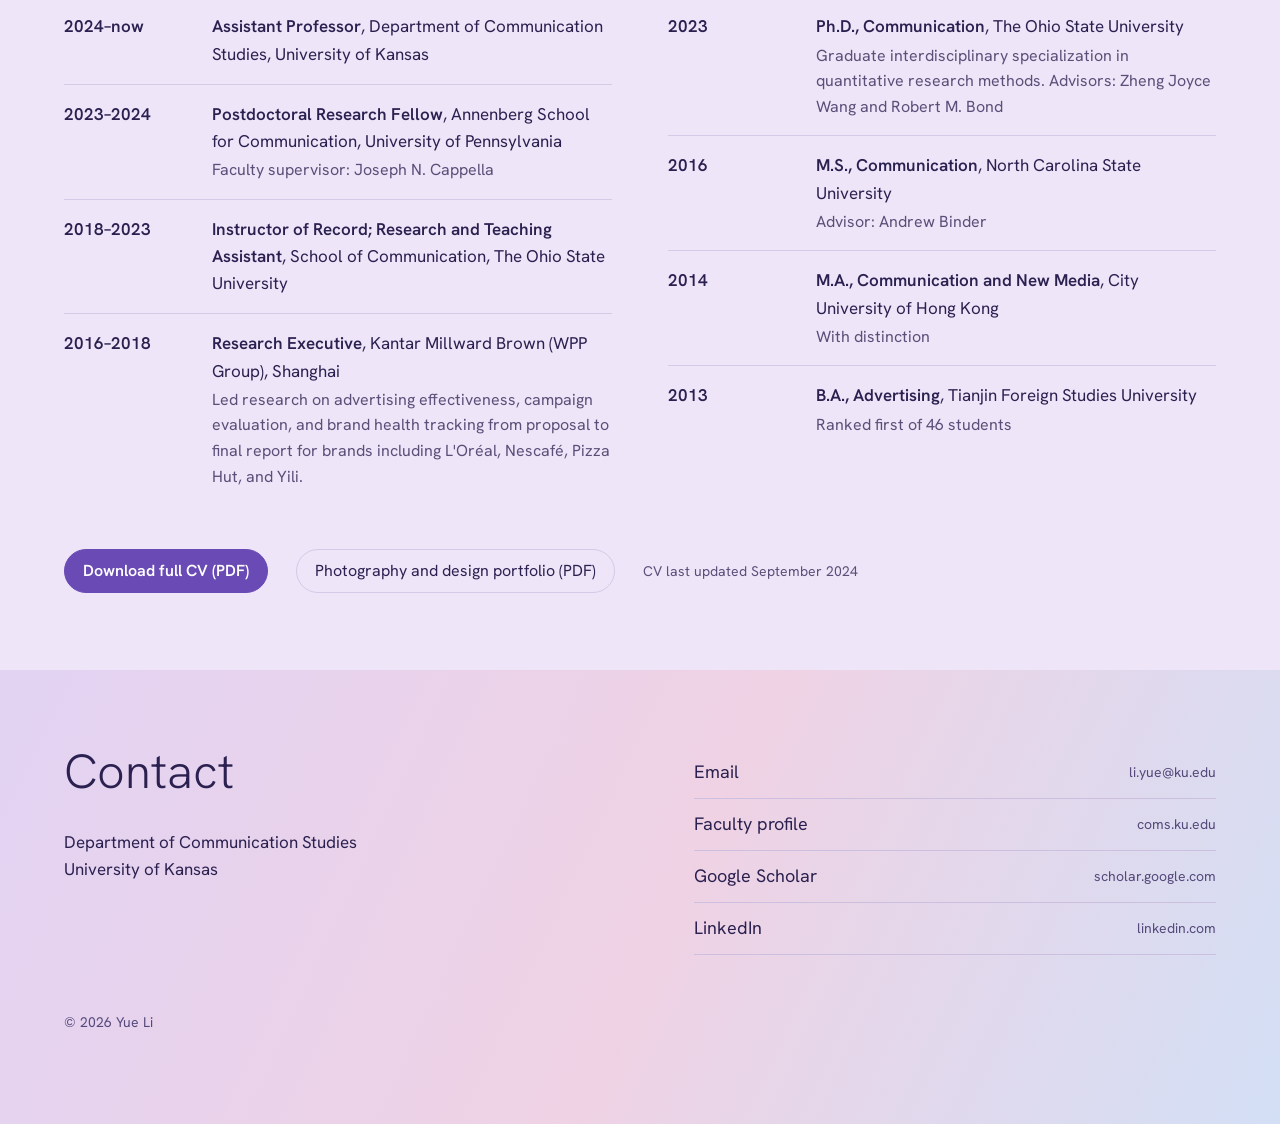
==== commit 44b178c4: "Revise research framing: methods in intro, LLM methods, reordered lines, new icons Intro mentions me" ====
--- a/index.html
+++ b/index.html
@@ -177,7 +177,7 @@
       <h1>Dr. Yue Li</h1>
       <div class="lede">
         <p class="role">Assistant Professor, Department of Communication Studies, University of Kansas</p>
-        <p>My research examines how communication environments shape public understanding of public health policies, including their implications for policy attitudes and behaviors. I develop and test strategic communication involving emerging technologies, particularly generative AI, to address false and misleading information about these policies.</p>
+        <p>My research examines how communication environments shape public understanding of public health policies, including their implications for policy attitudes and behaviors. I develop and test strategic communication involving emerging technologies, particularly generative AI, to address false and misleading information about these policies. I combine theory-driven computational methods, including natural language processing, large language models, and social network analysis, with longitudinal surveys and experiments.</p>
         <div class="btns">
           <a class="btn primary" href="files/Yue-Li-CV.pdf">Download CV</a>
           <a class="btn" href="https://scholar.google.com/citations?user=ZIJgPwMAAAAJ&amp;hl=en">Google Scholar</a>
@@ -193,10 +193,10 @@
   <div class="wrap">
     <h2>Research</h2>
     <div class="methods approach-row">
-      <p class="approach">My theory-driven research integrates computational methods, including natural language processing, machine learning, and social network analysis, with longitudinal and experimental research. I use these approaches to investigate communication processes, examine relationships over time, and evaluate strategic interventions.</p>
+      <p class="approach">My research integrates theory-driven computational methods, including natural language processing, machine learning, and social network analysis, with longitudinal and experimental research. I use these approaches to investigate communication processes, examine relationships over time, and evaluate strategic interventions. I also use large language models (LLMs) to classify multimodal social media content and design LLM-driven systems that generate strategic messages.</p>
       <div>
         <div class="meta">Methods</div>
-        <ul class="tags"><li>Natural language processing</li><li>Machine learning</li><li>Social network analysis</li><li>Inferential network models</li><li>Longitudinal panel analysis</li><li>Time-series analysis</li><li>Experiments</li></ul>
+        <ul class="tags"><li>Natural language processing</li><li>Machine learning</li><li>Large language models (LLMs)</li><li>Multimodal classification with LLMs</li><li>LLM-driven message generation</li><li>Social network analysis</li><li>Inferential network models</li><li>Longitudinal panel analysis</li><li>Time-series analysis</li><li>Experiments</li></ul>
         <div class="meta">Software</div>
         <ul class="tags"><li>R</li><li>Python</li><li>Stata</li><li>SAS</li><li>Mplus</li><li>SPSS</li></ul>
       </div>
@@ -204,7 +204,7 @@
 
     <article class="line" id="line-policy">
       <div class="line-head">
-        <svg viewBox="0 0 56 56" fill="none" stroke="currentColor" stroke-width="1.6" aria-hidden="true"><path d="M6 46h44"/><rect x="9" y="32" width="8" height="14"/><rect x="24" y="24" width="8" height="22"/><rect x="39" y="14" width="8" height="32" fill="var(--pink)" stroke="none"/><path d="M13 26 28 18l15-10" stroke-dasharray="2 3"/></svg>
+        <svg viewBox="0 0 56 56" fill="none" stroke="currentColor" stroke-width="1.6" aria-hidden="true"><path d="M6 6h22a3 3 0 0 1 3 3v13a3 3 0 0 1-3 3H16l-6 5v-5H6a3 3 0 0 1-3-3V9a3 3 0 0 1 3-3z"/><path d="M15 9.5h4v4h4v4h-4v4h-4v-4h-4v-4h4z" fill="var(--pink)" stroke="none"/><path d="M34 12.5c4.5 0 8 3 8 8.5" stroke-dasharray="2 2.2"/><path d="M39.3 19.6 42 22.4l2.7-2.8"/><circle cx="42" cy="31" r="5.5"/><path d="M30.5 51c0-7 5-10.5 11.5-10.5S53.5 44 53.5 51"/></svg>
         <p class="num">01</p>
         <h3>Message design and mechanisms of public health policy communication</h3>
         <p class="desc">How communication about public health policies relates to beliefs, attitudes, and behaviors, and the psychological processes that may explain these relationships.</p>
@@ -212,22 +212,27 @@
       <div class="line-works">
         <p class="kind">Published</p>
         <ol class="pubs rl">
-          <li><span class="yr">2026</span><span>Parmet, T.*, <b>Li, Y.</b>, Cappella, J., Scherer, L. D., Waters, E. A., &amp; Housten, A. J. Media reporting of the 2024 US Preventive Services Task Force mammography guideline update. <i>JAMA Network Open, 9</i>(3), e260040. <a href="https://doi.org/10.1001/jamanetworkopen.2026.0040">doi.org/10.1001/jamanetworkopen.2026.0040</a></span></li>
           <li><span class="yr">2023</span><span><b>Li, Y.</b>, Wang, Z., &amp; Li, Q. Presidential communication during the pandemic: A longitudinal examination of its relationship with partisan perceptions and behaviors in the United States. <i>Human Communication Research, 49</i>(4), 433–447. <a href="https://doi.org/10.1093/hcr/hqad025">doi.org/10.1093/hcr/hqad025</a>
             <details><summary>Abstract</summary><p>Partisanship played a key role in shaping individuals' responses to the COVID-19 pandemic in the United States. The current project applies the extended parallel processing model (EPPM) to examine how the content features of White House press conferences were associated with the partisan gap in perceptions and behavior during the early stage of the pandemic. Using supervised machine learning, Study 1 analyzes the White House press conferences regarding the pandemic during 2020. The results demonstrate that the White House focused on efficacy but included minimal threat information. Study 2 uses the threat and efficacy information in White House press conferences to predict perceived threat and efficacy as well as self-quarantine behavior measured by longitudinal surveys using nationally representative samples of U.S. adults. Time-series analysis shows that an increase of threat information from the White House was associated with a subsequent decrease in the partisan gap between Democrats and Republicans on perceived threat and self-quarantine behavior by increasing perceived threat and self-quarantine behavior among Republicans. This study contributes to presidential communication research by systematically examining specific message features and linking them to public perceptions and behaviors in the context of a public health crisis. The study also extends the EPPM to a dynamic model, estimating the asymmetric effects and self-continuity of positive (i.e., efficacy) and negative (i.e., threat) information on perceptions and behaviors.</p></details></span></li>
           <li><span class="yr">2023</span><span>Cappella, J. N., &amp; <b>Li, Y.</b> Principles of effective message design: A review and model of content and format features. <i>Asian Communication Research, 20</i>(3), 147–174. <a href="https://doi.org/10.20879/acr.2023.20.023">doi.org/10.20879/acr.2023.20.023</a>
             <span class="note">A theoretical foundation for understanding how content and format features influence message effectiveness.</span></span></li>
+          <li><span class="yr">2026</span><span>Parmet, T.*, <b>Li, Y.</b>, Cappella, J., Scherer, L. D., Waters, E. A., &amp; Housten, A. J. Media reporting of the 2024 US Preventive Services Task Force mammography guideline update. <i>JAMA Network Open, 9</i>(3), e260040. <a href="https://doi.org/10.1001/jamanetworkopen.2026.0040">doi.org/10.1001/jamanetworkopen.2026.0040</a></span></li>
         </ol>
         <p class="kind">ICA 2027 submissions—decisions pending</p>
         <ol class="pubs rl pending">
           <li><span class="yr">2027</span><span><b>Li, Y.</b>, Li, Q., Jin, K., Huang, S., &amp; Butler, A. Belief sensitivity and policy support in false and misleading information environments. Work-in-progress paper submitted to ICA 2027; decision pending.</span></li>
         </ol>
+        <p class="kind">Ongoing work</p>
+        <ul class="wip">
+          <li>Classifying multimodal social media posts with large language models (LLMs).</li>
+          <li>Matching individuals' social media exposure with their beliefs and attitudes using longitudinal surveys.</li>
+        </ul>
       </div>
     </article>
 
     <article class="line" id="line-ai">
       <div class="line-head">
-        <svg viewBox="0 0 56 56" fill="none" stroke="currentColor" stroke-width="1.6" aria-hidden="true"><path d="M9 14h28a4 4 0 0 1 4 4v15a4 4 0 0 1-4 4H23l-8 7v-7H9a4 4 0 0 1-4-4V18a4 4 0 0 1 4-4z"/><path d="M12 22h20M12 28h14" opacity=".55"/><path d="M45 5l2 5 5 2-5 2-2 5-2-5-5-2 5-2z" fill="var(--pink)" stroke="none"/></svg>
+        <svg viewBox="0 0 56 56" fill="none" stroke="currentColor" stroke-width="1.6" aria-hidden="true"><path d="M24 5l17 6v14c0 12-7.5 20-17 25C14.5 45 7 37 7 25V11z"/><circle cx="24" cy="21" r="5"/><path d="M15 37c1.5-5 5-8 9-8s7.5 3 9 8"/><path d="M48 3l1.8 4.2L54 9l-4.2 1.8L48 15l-1.8-4.2L42 9l4.2-1.8z" fill="var(--pink)" stroke="none"/><path d="M50 20l.9 2.1 2.1.9-2.1.9-.9 2.1-.9-2.1-2.1-.9 2.1-.9z" fill="var(--pink)" stroke="none"/></svg>
         <p class="num">02</p>
         <h3>Human-centered approaches to AI-mediated communication and misinformation intervention</h3>
         <p class="desc">Developing and evaluating theory-driven, AI-generated strategic communication to address false and misleading information, alongside collaborative research on trust in AI.</p>
@@ -243,30 +248,10 @@
         <ol class="pubs rl pending">
           <li><span class="yr">2027</span><span><b>Li, Y.</b>, Gidley, E., Butler, A., Davis, N., <span class="nw">Pino-Martinez, R.</span>, &amp; Xu, Y. Can AI teach persuasion knowledge or create an illusion of understanding? Comparing human and AI prebunking across rhetorical tasks. Extended abstract submitted to ICA 2027; decision pending.
             <span class="note">Compares human- and AI-generated prebunking across rhetorical tasks in terms of perceived mind-modeling, persuasion-knowledge acquisition, and metacognitive confidence. Perceived mind-modeling concerns whether an explanation appears to understand why readers find a message persuasive or misleading; it does not establish the AI's actual understanding.</span></span></li>
-          <li><span class="yr">2027</span><span><b>Li, Y.</b>, Gidley, E., Butler, A., Davis, N., <span class="nw">Pino-Martinez, R.</span>, &amp; Xu, Y. Knowing the facts or seeing through the rhetorical techniques? Two routes to resisting misleading social media posts in public health. Extended abstract submitted to ICA 2027; decision pending.</span></li>
+          <li><span class="yr">2027</span><span><b>Li, Y.</b>, Gidley, E., Butler, A., Davis, N., <span class="nw">Pino-Martinez, R.</span>, &amp; Xu, Y. Knowing the facts or seeing through the rhetorical techniques? Two routes to resisting misleading social media posts in public health. Extended abstract submitted to ICA 2027; decision pending.
+            <span class="note">Compares two routes to resisting misleading public health posts on social media: knowing the relevant facts and recognizing the rhetorical techniques the posts use.</span></span></li>
           <li><span class="yr">2027</span><span>Gidley, E., <b>Li, Y.</b>, &amp; Davis, N. Beyond truth and intent: A rhetorical-mechanism typology of false and misleading communication. Paper submitted to ICA 2027; decision pending.
-            <span class="note">A conceptual foundation for identifying misleading techniques and designing interventions.</span></span></li>
-        </ol>
-      </div>
-    </article>
-
-    <article class="line" id="line-networks">
-      <div class="line-head">
-        <svg viewBox="0 0 56 56" fill="none" stroke="currentColor" stroke-width="1.6" aria-hidden="true"><path d="M12 28 30 14M12 28l18 14M30 14l14-2M30 14l12 12M30 42l12-16M30 42l14 4"/><circle cx="12" cy="28" r="5" fill="var(--pink)" stroke="none"/><circle cx="30" cy="14" r="3.5" fill="currentColor"/><circle cx="30" cy="42" r="3.5" fill="currentColor"/><circle cx="44" cy="12" r="2.5"/><circle cx="42" cy="26" r="2.5"/><circle cx="44" cy="46" r="2.5"/></svg>
-        <p class="num">03</p>
-        <h3>Interpersonal communication networks and social influence</h3>
-        <p class="desc">How interpersonal networks are organized, how they change over time, and how they relate to attitudes and communication patterns.</p>
-      </div>
-      <div class="line-works">
-        <p class="kind">Published</p>
-        <ol class="pubs rl">
-          <li><span class="yr">2023</span><span><b>Li, Y.</b>, Gee, W., Jin, K., &amp; Bond, R. M. Examining homophily, language coordination, and analytical thinking in web-based conversations about vaccines on Reddit: Study using deep neural network language models and computer-assisted conversational analyses. <i>Journal of Medical Internet Research, 25</i>, e41882. <a href="https://doi.org/10.2196/41882">doi.org/10.2196/41882</a></span></li>
-          <li><span class="yr">2022</span><span><b>Li, Y.</b>, &amp; Bond, R. M. Evidence of the persistence and consistency of social signatures. <i>Applied Network Science, 7</i>(1), 1–19. <a href="https://doi.org/10.1007/s41109-022-00448-0">doi.org/10.1007/s41109-022-00448-0</a>
-            <details><summary>Abstract</summary><p>Human social networks are composed of multiple dynamic and overlapping communication networks, in which membership changes over time. However, less well understood are whether and how our communication patterns are similar or different over time and across various modes of communication. Here, we use data on the frequency of phone calls, text messages, and in-person interactions to examine the social signatures of more than 700 students in a university setting. Our analysis shows that although there is substantial turnover in participants' networks, participants' social signatures are persistent across time and consistent across communication modes. Further, we find that communication networks that are mediated via phone calls or text messages are more stable than are in-person networks. Our results show that, likely due to limitations in cognitive and emotional resources, people maintain networks of relatively stable size and structure their communication within those networks in predictable patterns. Our findings may help with formalizing social network theories, explaining individual-level attitudes and behaviors and aggregate-level social phenomena, and making predictions and detecting abnormalities in applied fields.</p></details></span></li>
-        </ol>
-        <p class="kind">ICA 2027 submissions—decisions pending</p>
-        <ol class="pubs rl pending">
-          <li><span class="yr">2027</span><span><b>Li, Y.</b>, &amp; Qin, J. When homophily intensifies attitudes: A dynamic social impact account of attitude reinforcement in public health discussion networks. Paper submitted to ICA 2027; decision pending.</span></li>
+            <span class="note">A theoretical foundation for identifying the rhetorical techniques used in misleading information and explaining the mechanisms through which they mislead.</span></span></li>
         </ol>
       </div>
     </article>
@@ -274,7 +259,7 @@
     <article class="line" id="line-diffusion">
       <div class="line-head">
         <svg viewBox="0 0 56 56" fill="none" stroke="currentColor" stroke-width="1.6" aria-hidden="true"><path d="M6 46h44"/><path d="M6 34c5 0 6-14 11-14s6 18 11 18 6-26 11-26 6 16 11 16" stroke="var(--pink)" stroke-width="2"/><path d="M6 40c6 0 8-6 14-6s8 4 14 4 8-8 16-8" opacity=".55"/></svg>
-        <p class="num">04</p>
+        <p class="num">03</p>
         <h3>Information diffusion and digital media ecosystems</h3>
         <p class="desc">How message characteristics, network structures, and audience engagement relate to the circulation, transformation, and organization of information.</p>
       </div>
@@ -283,6 +268,7 @@
         <ol class="pubs rl">
           <li><span class="yr">2023</span><span><b>Li, Y.</b>, &amp; Bond, R. M. Examining semantic (dis)similarity in news through news organizations' ideological similarity, similarity in truthfulness, and public engagement on social media: A network approach. <i>Human Communication Research, 49</i>(1), 47–60. <a href="https://doi.org/10.1093/hcr/hqac020">doi.org/10.1093/hcr/hqac020</a>
             <details><summary>Abstract</summary><p>The rise of homogenization and polarization in the news may inhibit individuals' understanding of an issue and the functioning of a democratic society. This study applies a network approach to understanding patterns of semantic similarity and divergence across news coverage. Specifically, we focus on how (a) inter-organizational networks based on media ideology, (b) inter-organizational networks based on news truthfulness, and (c) public engagement that news articles received on social media may affect semantic similarity in the news. We use large-scale user logs data on social media platforms (i.e., Facebook and Twitter) and news text data from more than 100 news organizations over 10 months to examine the three potential processes. Our results show that the similarity between news organizations in terms of media ideology and news truthfulness is positively associated with semantic similarity, whereas the public engagement that news articles received on social media is negatively associated with semantic similarity. Our study contributes to theory development in mass communication by shifting to a network paradigm that connects news organizations, news content, and news audiences. We demonstrate how scholars across communication disciplines may collaborate to integrate distinct theories, connect multiple levels, and link otherwise separate dimensions. Methodologically, we demonstrate how synchronizing network science with natural language processing and combining social media log data with text data can help to answer research questions that communication scholars are interested in. The findings' implications for news polarization are discussed.</p></details></span></li>
+                  <li><span class="yr">2023</span><span><b>Li, Y.</b>, Gee, W., Jin, K., &amp; Bond, R. M. Examining homophily, language coordination, and analytical thinking in web-based conversations about vaccines on Reddit: Study using deep neural network language models and computer-assisted conversational analyses. <i>Journal of Medical Internet Research, 25</i>, e41882. <a href="https://doi.org/10.2196/41882">doi.org/10.2196/41882</a></span></li>
         </ol>
         <p class="kind">Manuscripts under review</p>
         <ul class="wip">
@@ -292,6 +278,27 @@
             <span class="note">From my dissertation on the virality and fidelity of vaccine information with different levels of veracity.</span></li>
           <li>Xue, H., <b>Li, Y.</b>, Lyons, B. A., &amp; King, A. J. <i>The Disconnect Between Online #MAHA Discourse and the Make America Healthy Again Campaign's Stated Priorities Across Seven Online Sources.</i> <span class="status">Minor revision</span></li>
         </ul>
+      </div>
+    </article>
+
+    <article class="line" id="line-networks">
+      <div class="line-head">
+        <svg viewBox="0 0 56 56" fill="none" stroke="currentColor" stroke-width="1.6" aria-hidden="true"><path d="M12 28 30 14M12 28l18 14M30 14l14-2M30 14l12 12M30 42l12-16M30 42l14 4"/><circle cx="12" cy="28" r="5" fill="var(--pink)" stroke="none"/><circle cx="30" cy="14" r="3.5" fill="currentColor"/><circle cx="30" cy="42" r="3.5" fill="currentColor"/><circle cx="44" cy="12" r="2.5"/><circle cx="42" cy="26" r="2.5"/><circle cx="44" cy="46" r="2.5"/></svg>
+        <p class="num">04</p>
+        <h3>Interpersonal communication networks and social influence</h3>
+        <p class="desc">How interpersonal networks are organized, how they change over time, and how they relate to attitudes and communication patterns.</p>
+      </div>
+      <div class="line-works">
+        <p class="kind">Published</p>
+        <ol class="pubs rl">
+          <li><span class="yr">2022</span><span><b>Li, Y.</b>, &amp; Bond, R. M. Evidence of the persistence and consistency of social signatures. <i>Applied Network Science, 7</i>(1), 1–19. <a href="https://doi.org/10.1007/s41109-022-00448-0">doi.org/10.1007/s41109-022-00448-0</a>
+            <details><summary>Abstract</summary><p>Human social networks are composed of multiple dynamic and overlapping communication networks, in which membership changes over time. However, less well understood are whether and how our communication patterns are similar or different over time and across various modes of communication. Here, we use data on the frequency of phone calls, text messages, and in-person interactions to examine the social signatures of more than 700 students in a university setting. Our analysis shows that although there is substantial turnover in participants' networks, participants' social signatures are persistent across time and consistent across communication modes. Further, we find that communication networks that are mediated via phone calls or text messages are more stable than are in-person networks. Our results show that, likely due to limitations in cognitive and emotional resources, people maintain networks of relatively stable size and structure their communication within those networks in predictable patterns. Our findings may help with formalizing social network theories, explaining individual-level attitudes and behaviors and aggregate-level social phenomena, and making predictions and detecting abnormalities in applied fields.</p></details></span></li>
+        </ol>
+        <p class="kind">ICA 2027 submissions—decisions pending</p>
+        <ol class="pubs rl pending">
+          <li><span class="yr">2027</span><span><b>Li, Y.</b>, &amp; Qin, J. When homophily intensifies attitudes: A dynamic social impact account of attitude reinforcement in public health discussion networks. Paper submitted to ICA 2027; decision pending.
+            <span class="note">Draws on dynamic social impact theory to examine when and how homophily in people's egocentric discussion networks reinforces and intensifies their attitudes about politicized public health issues.</span></span></li>
+        </ol>
       </div>
     </article>
     <p class="pubnote rl-note">ICA 2027: 77th Annual Conference of the International Communication Association, Glasgow, Scotland, June 2027. * Graduate student collaborator at the time of the study</p>
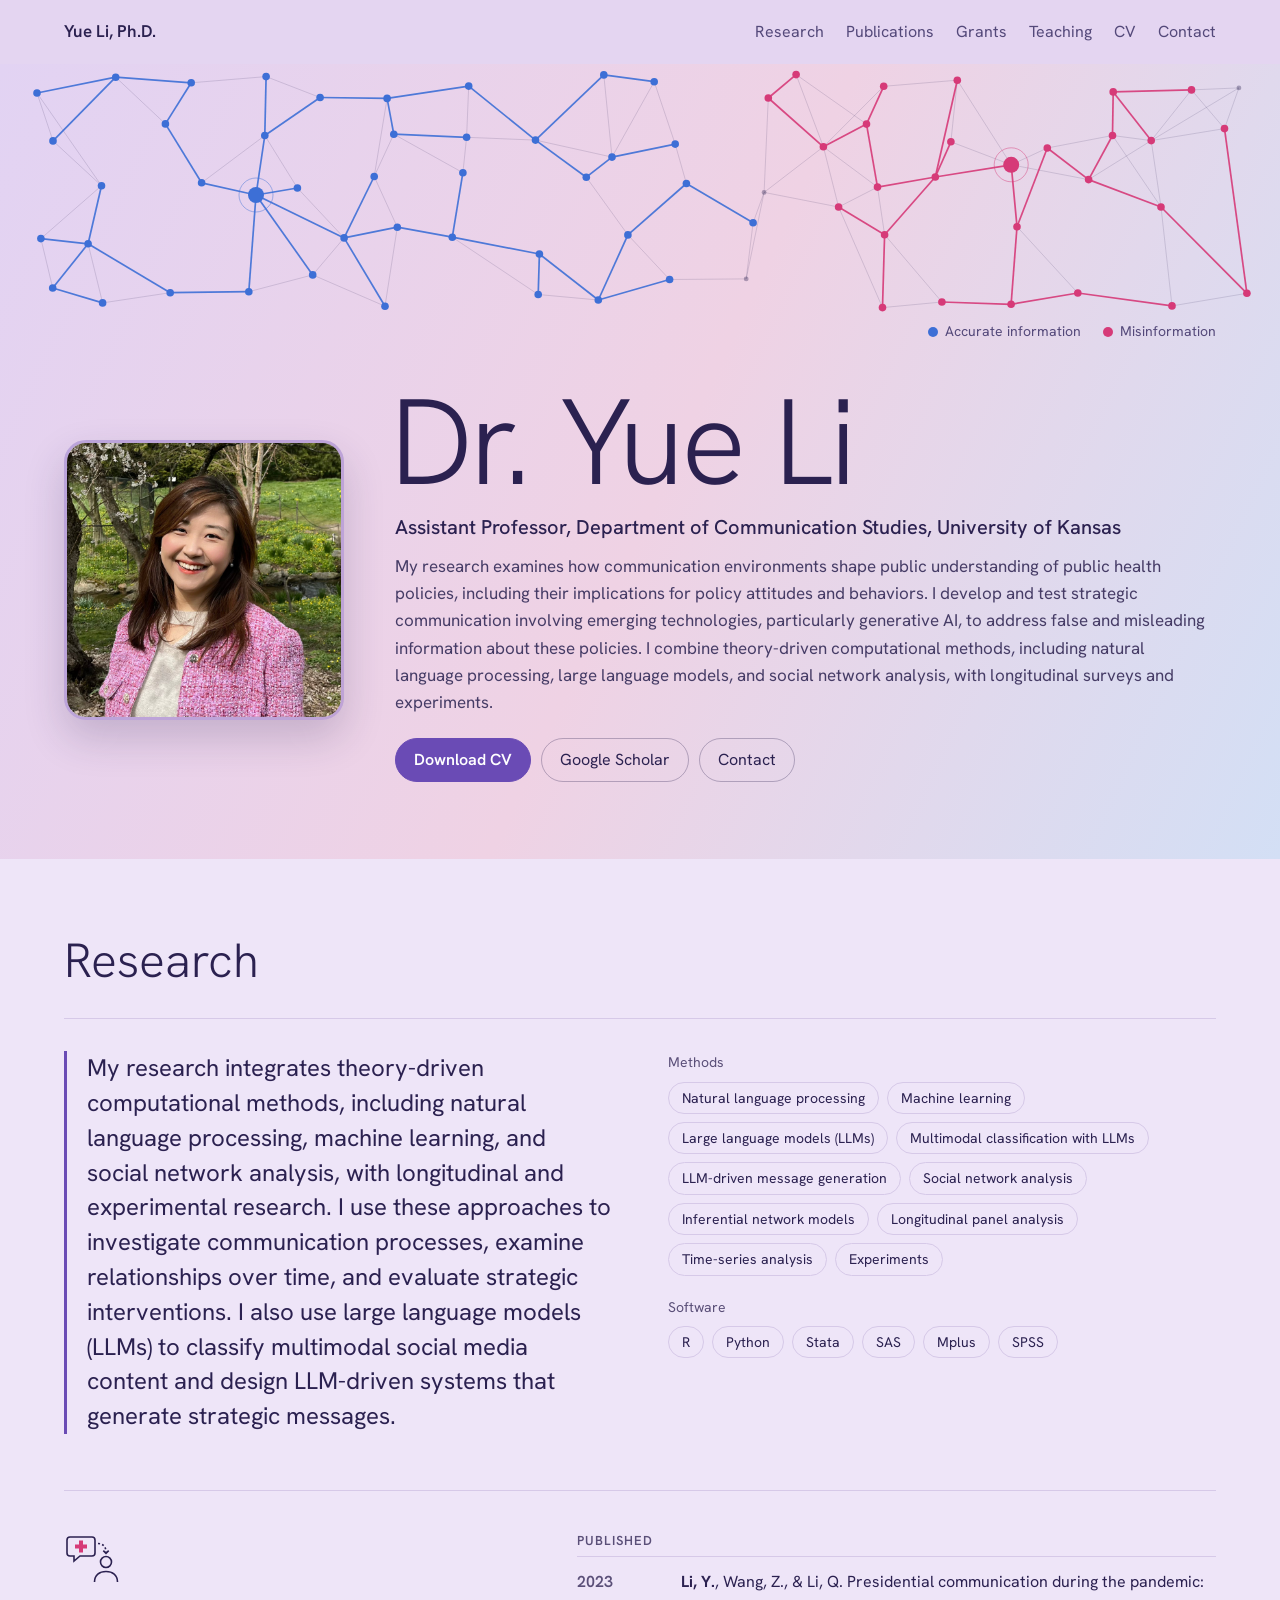
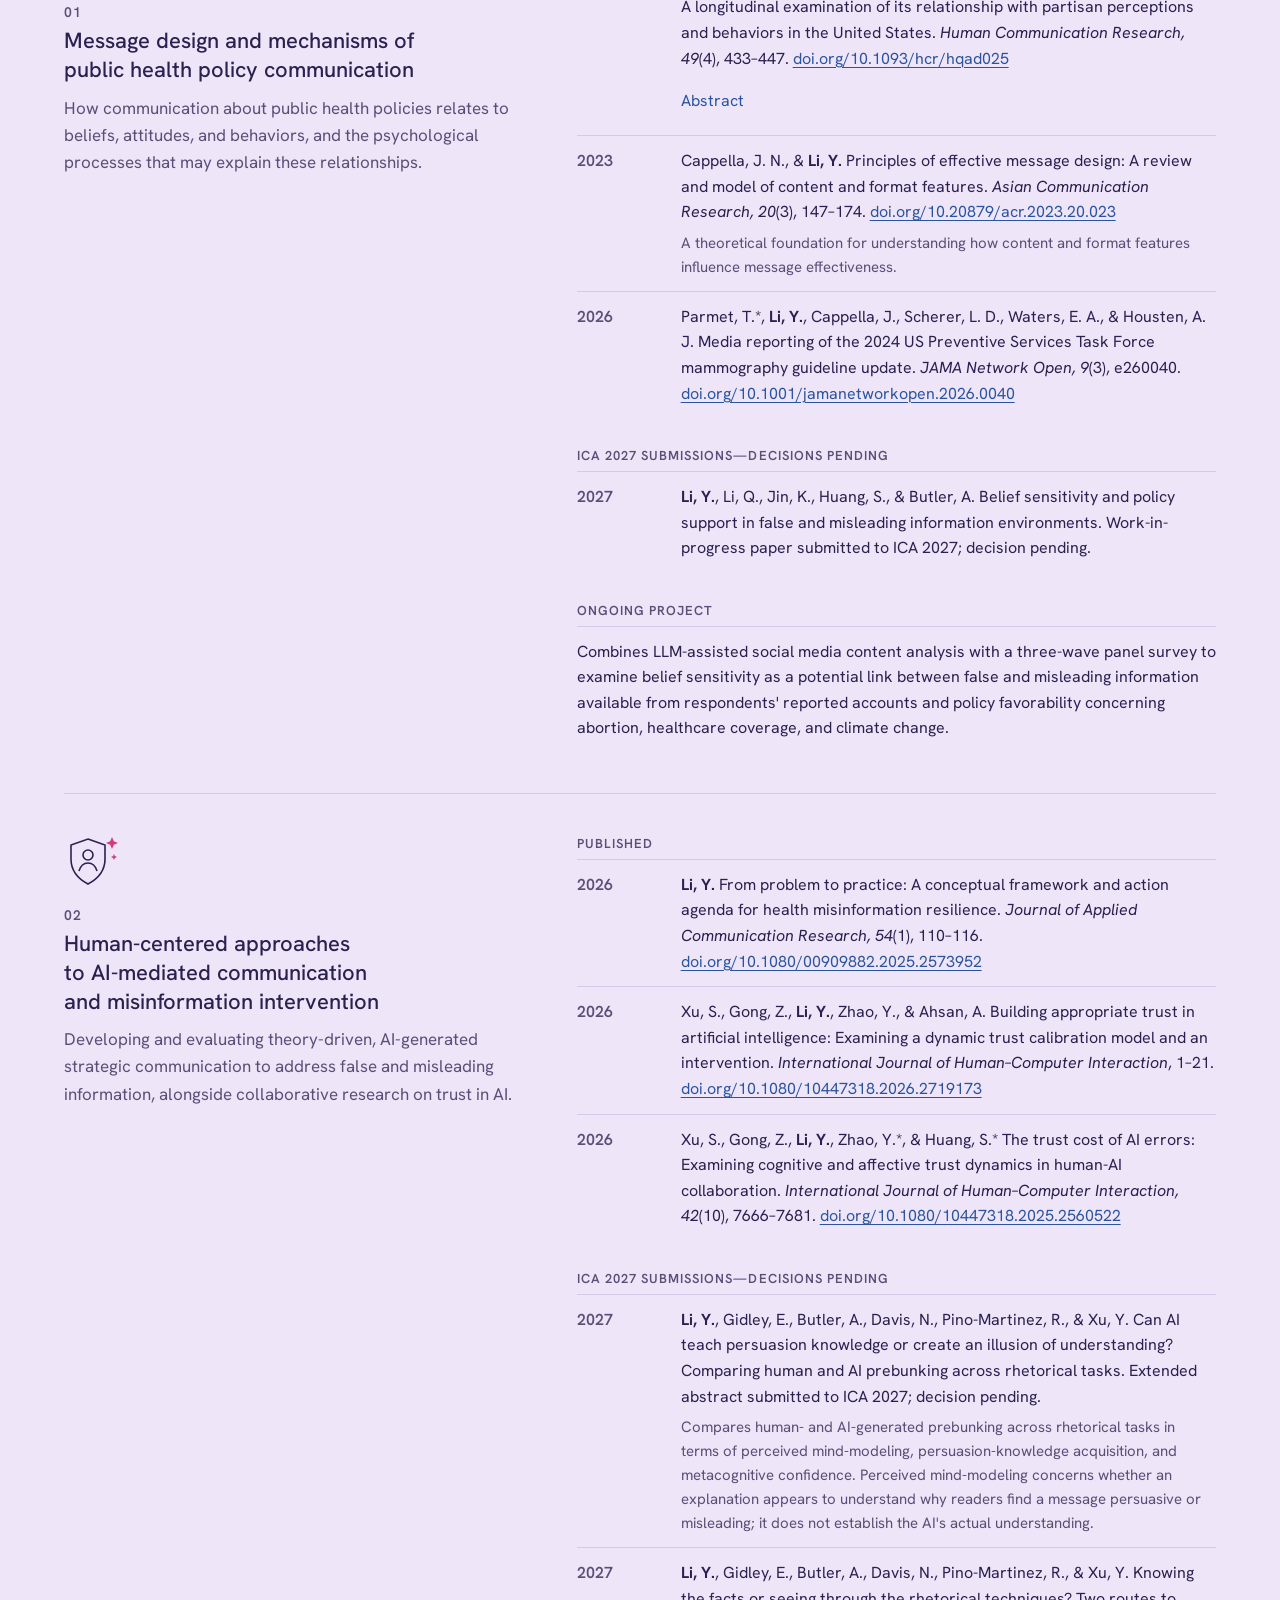
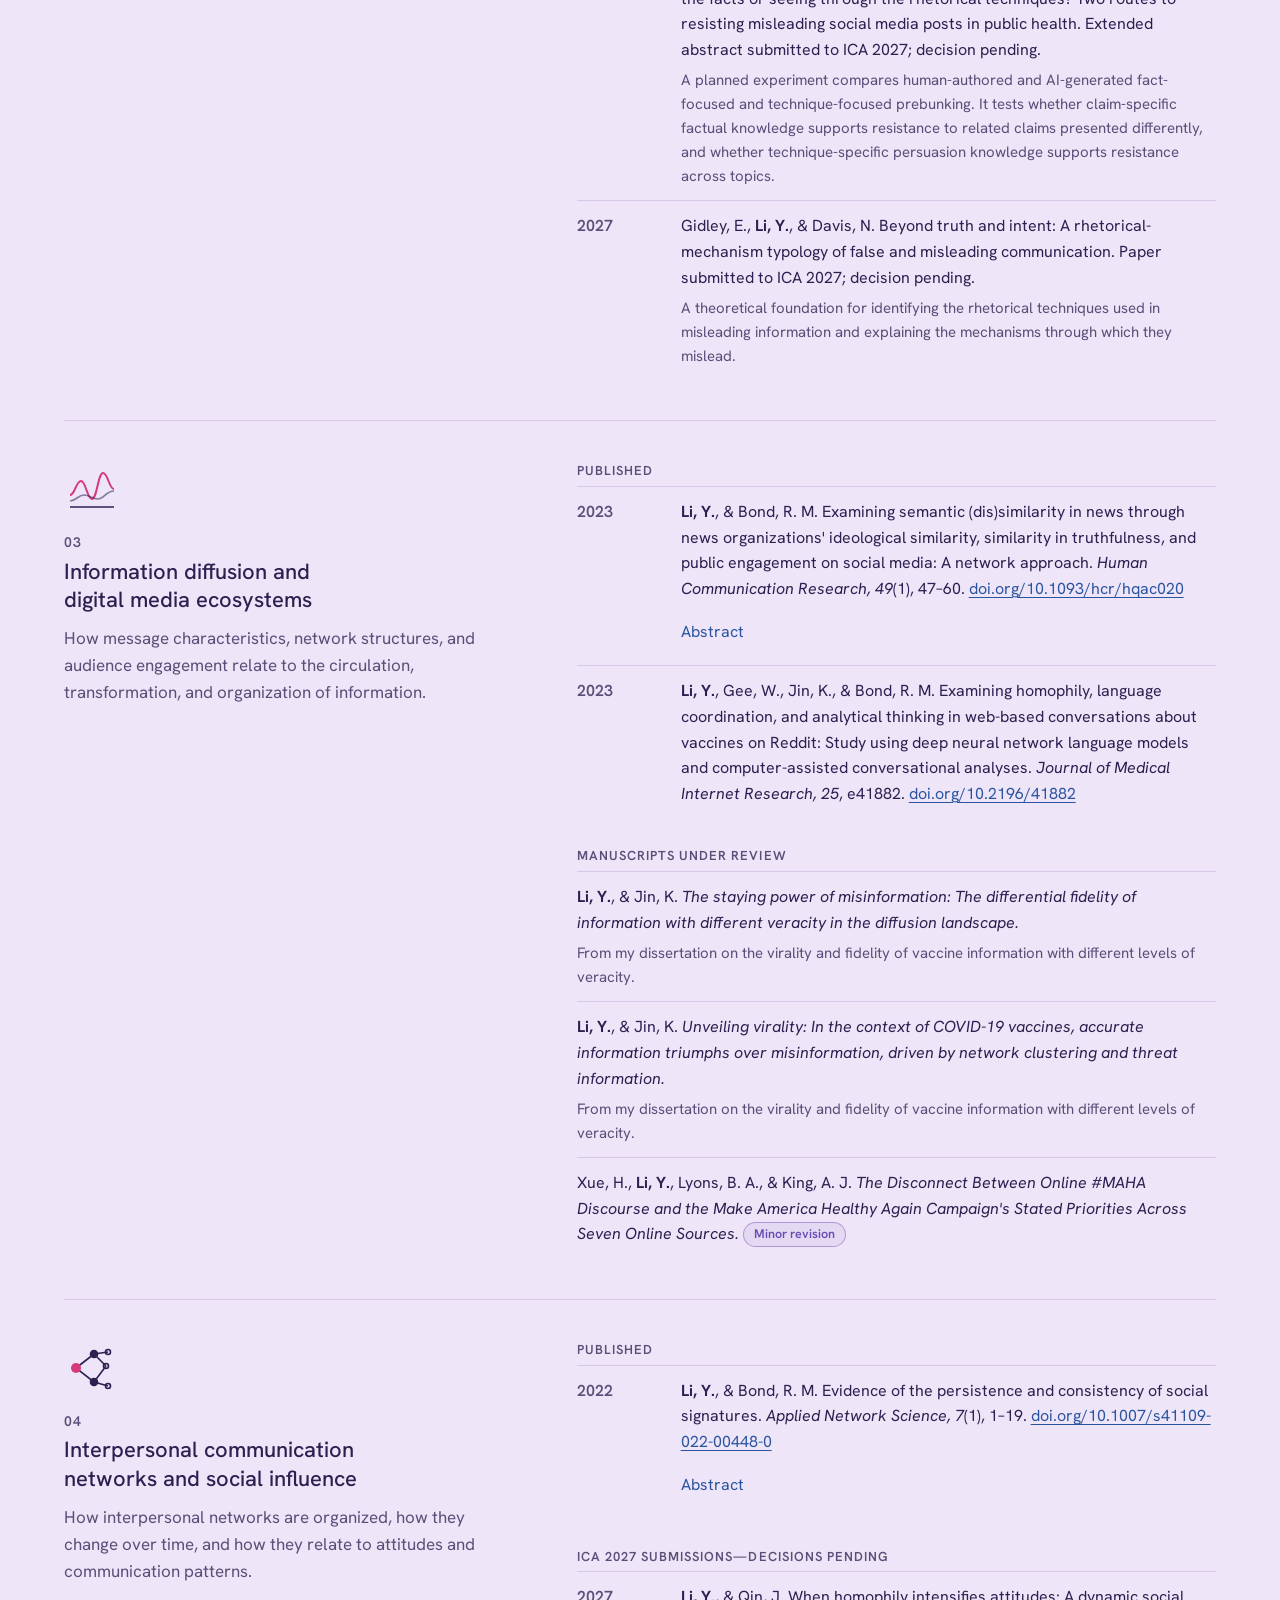
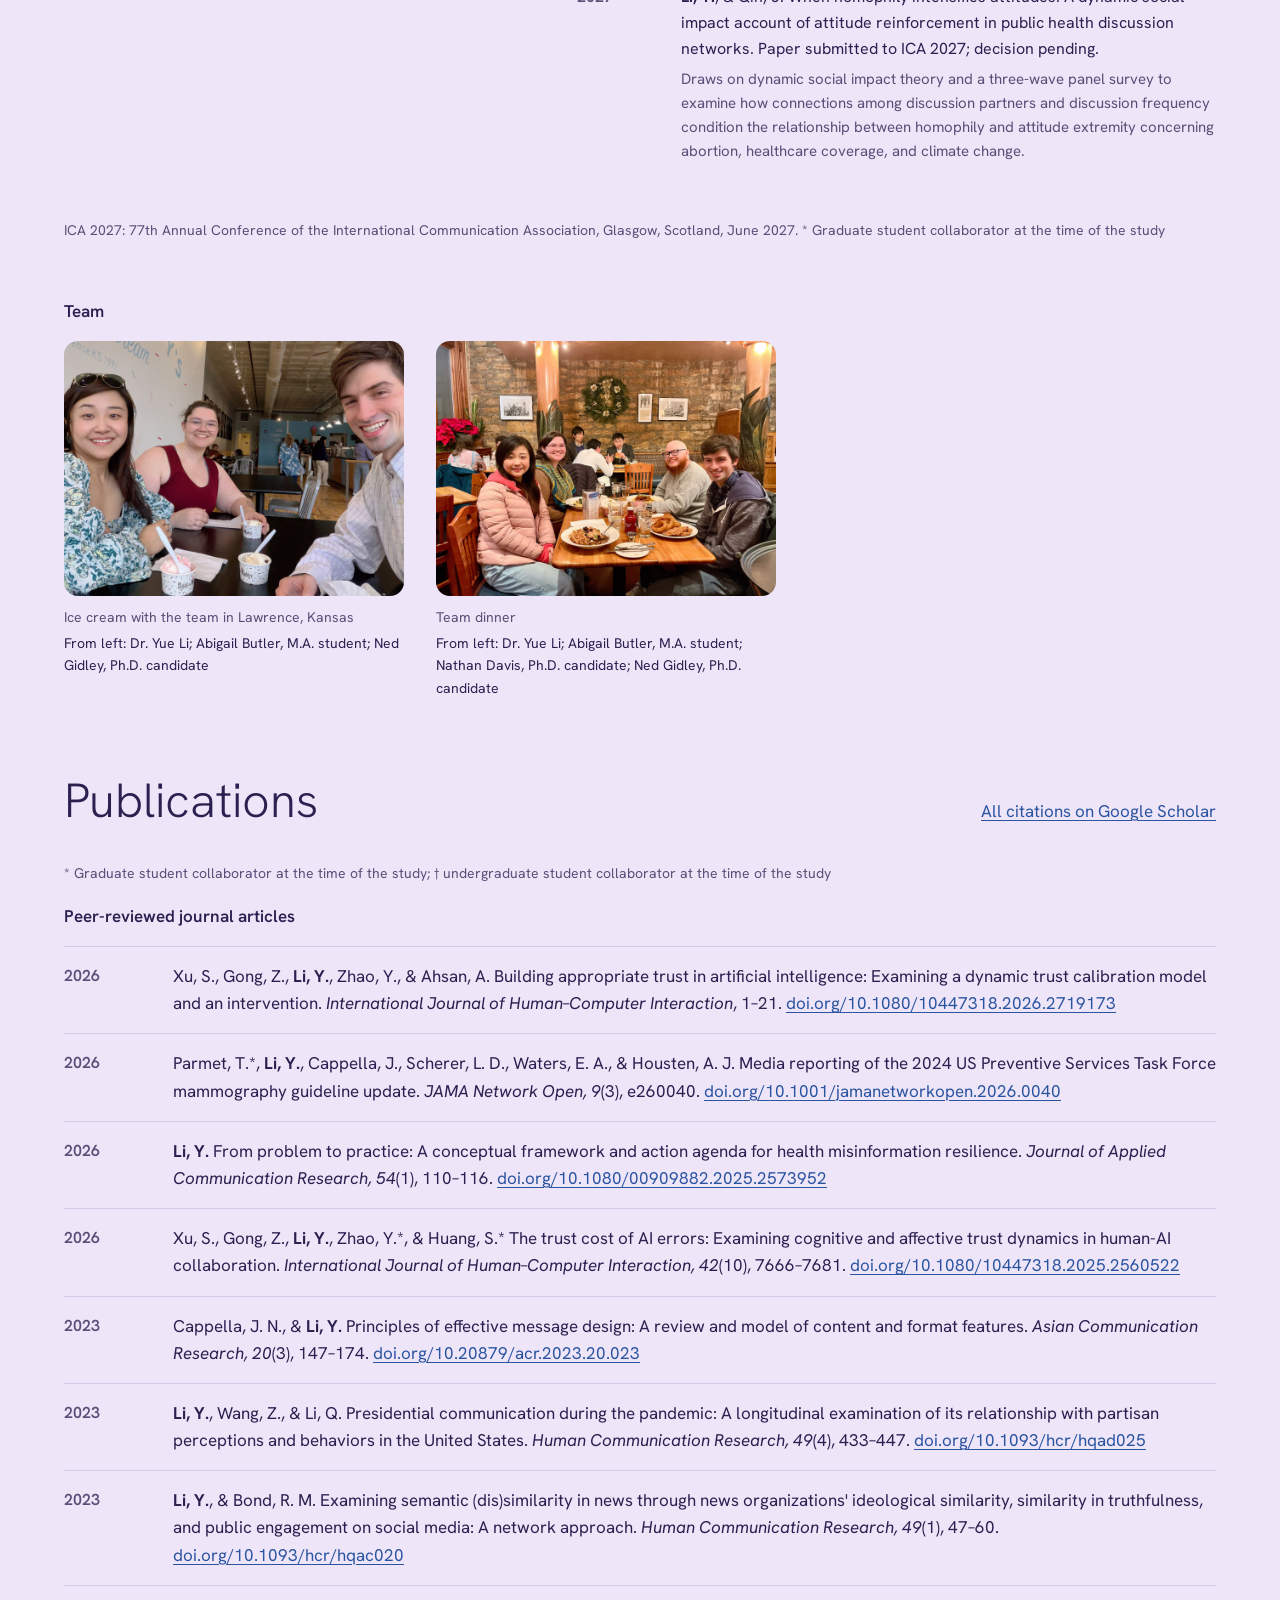
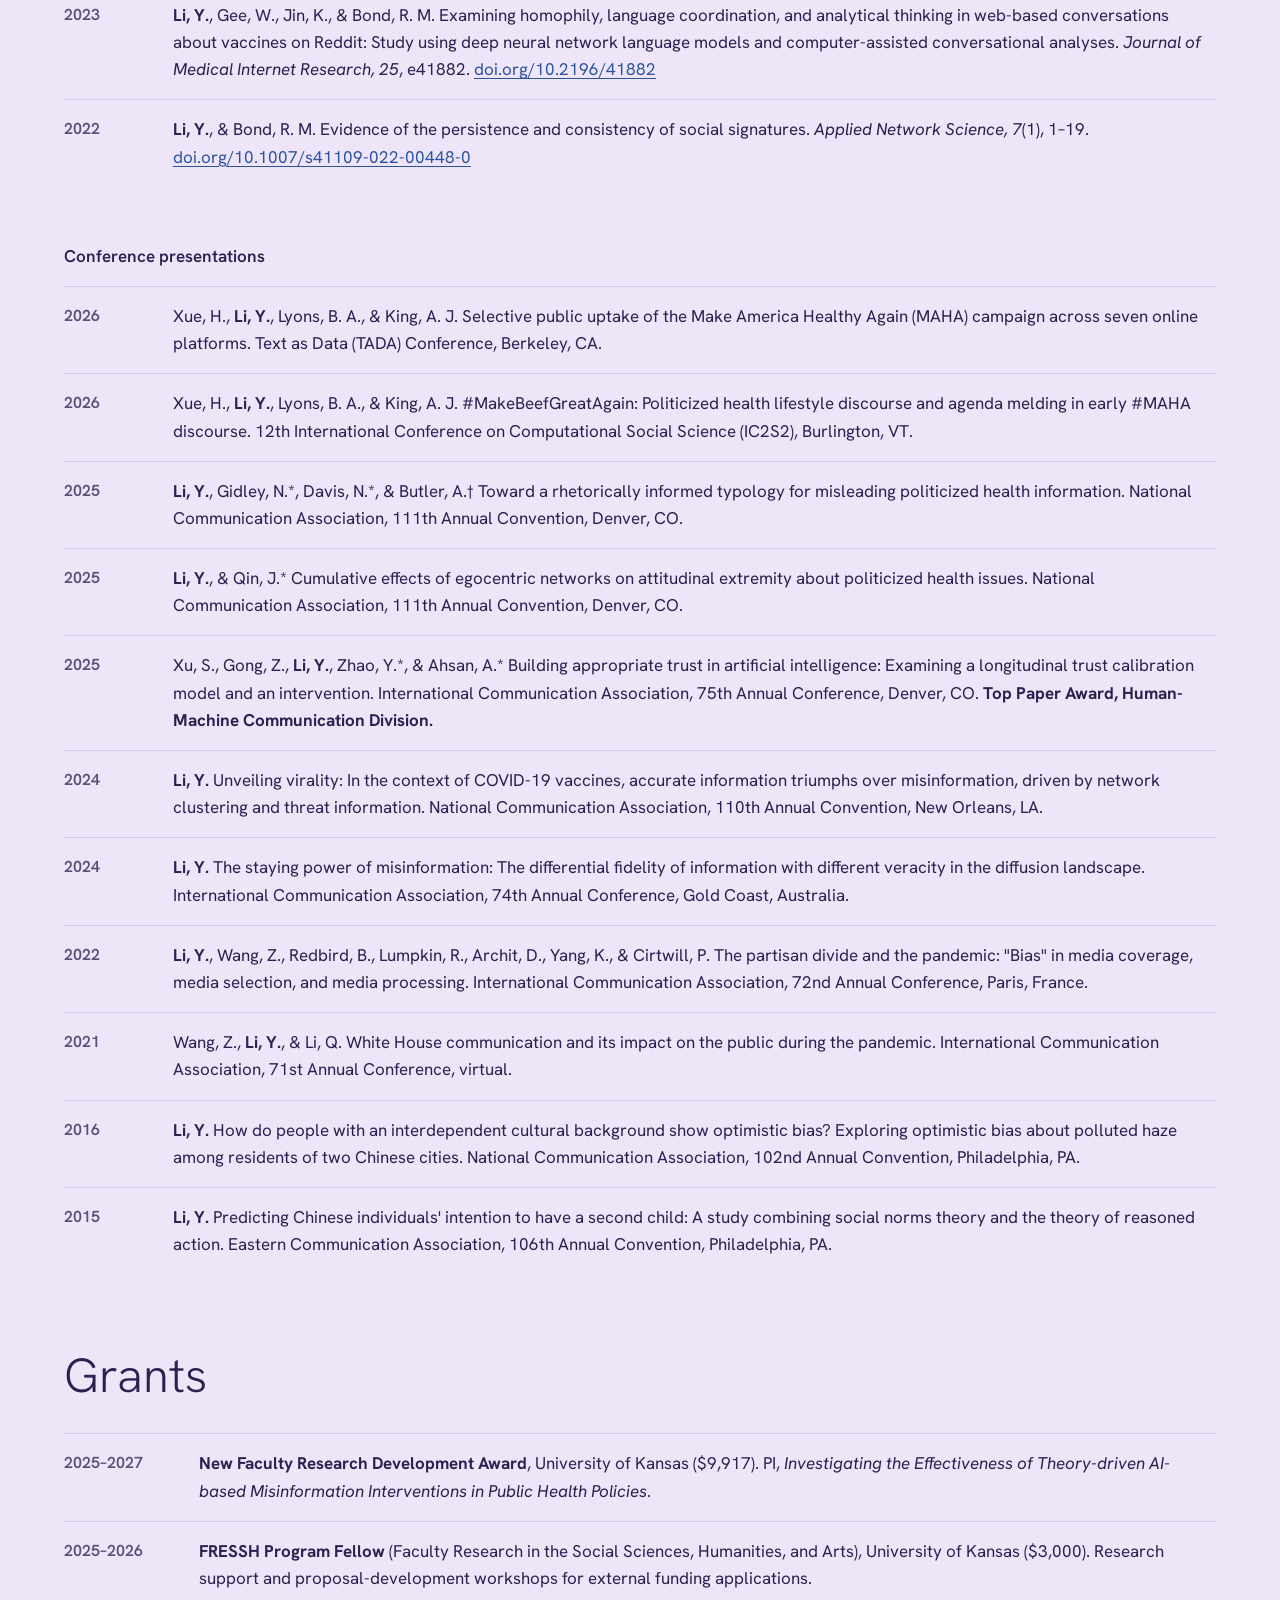
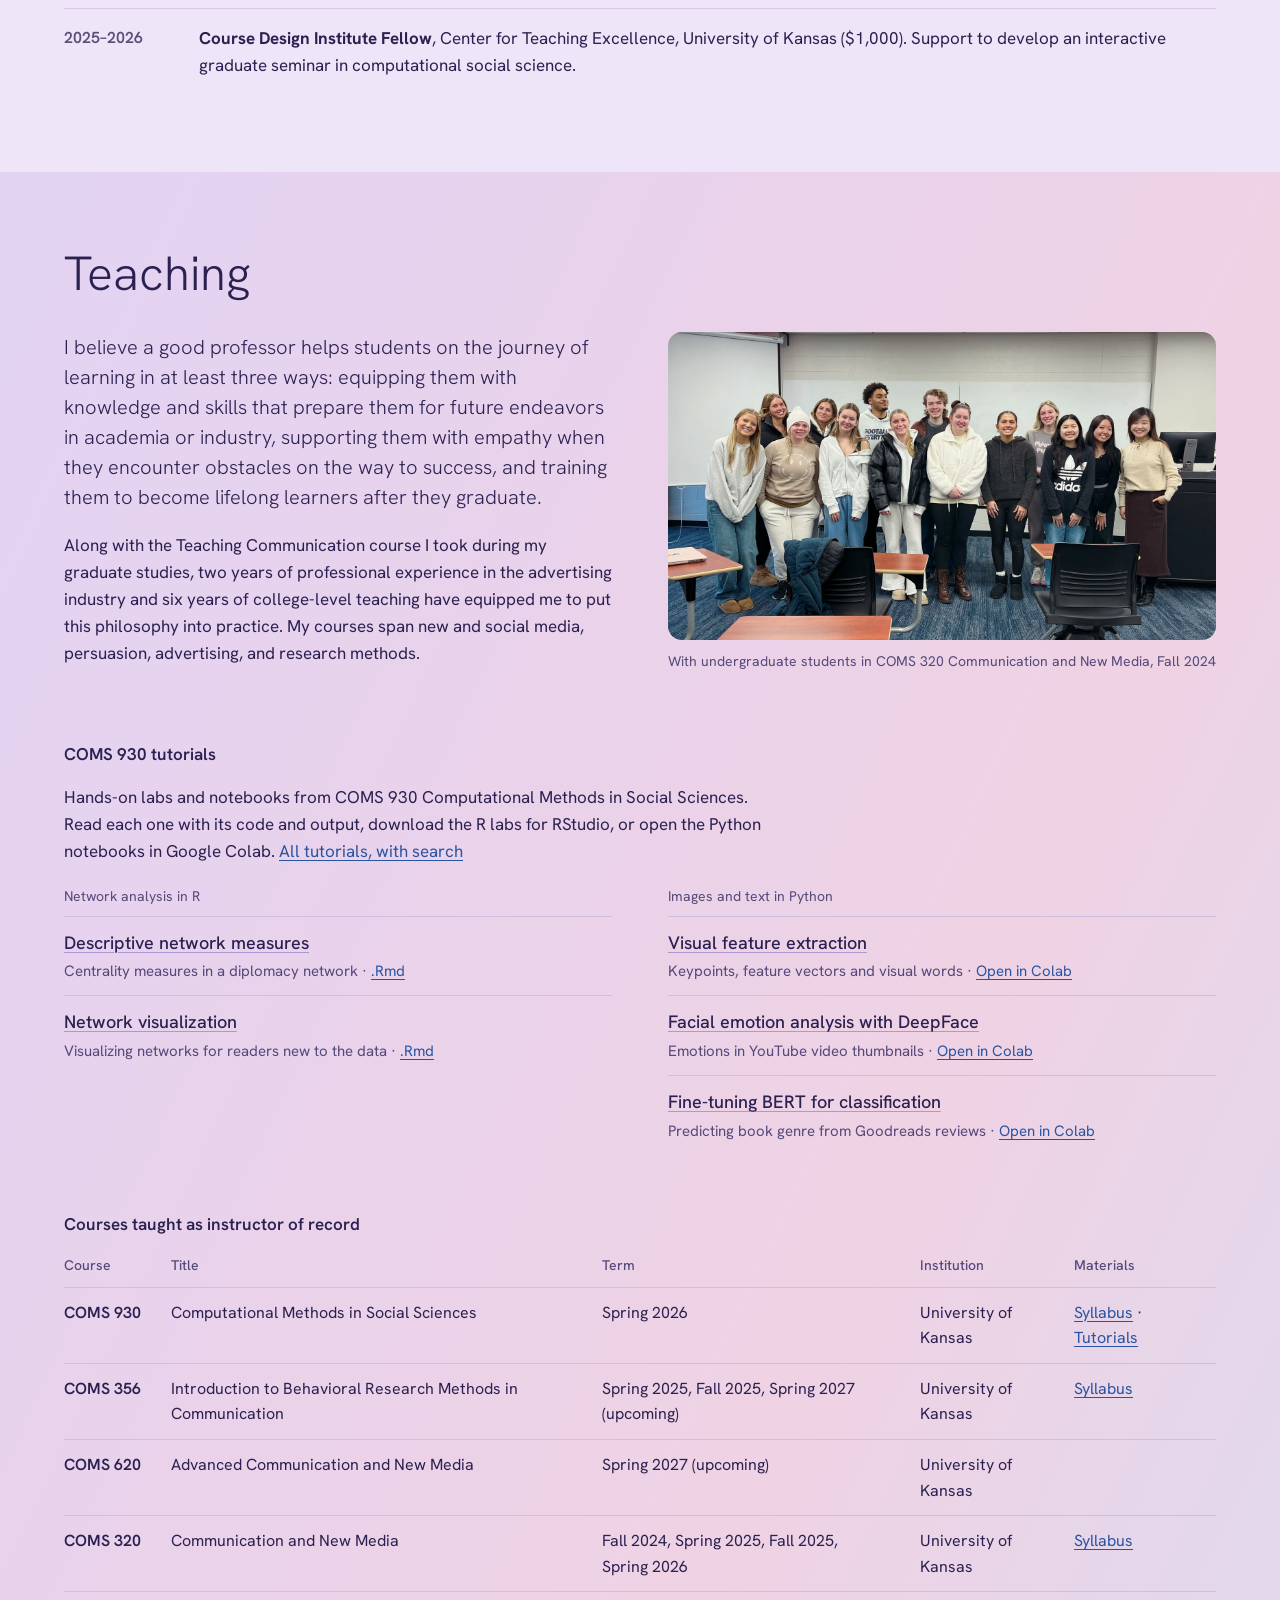
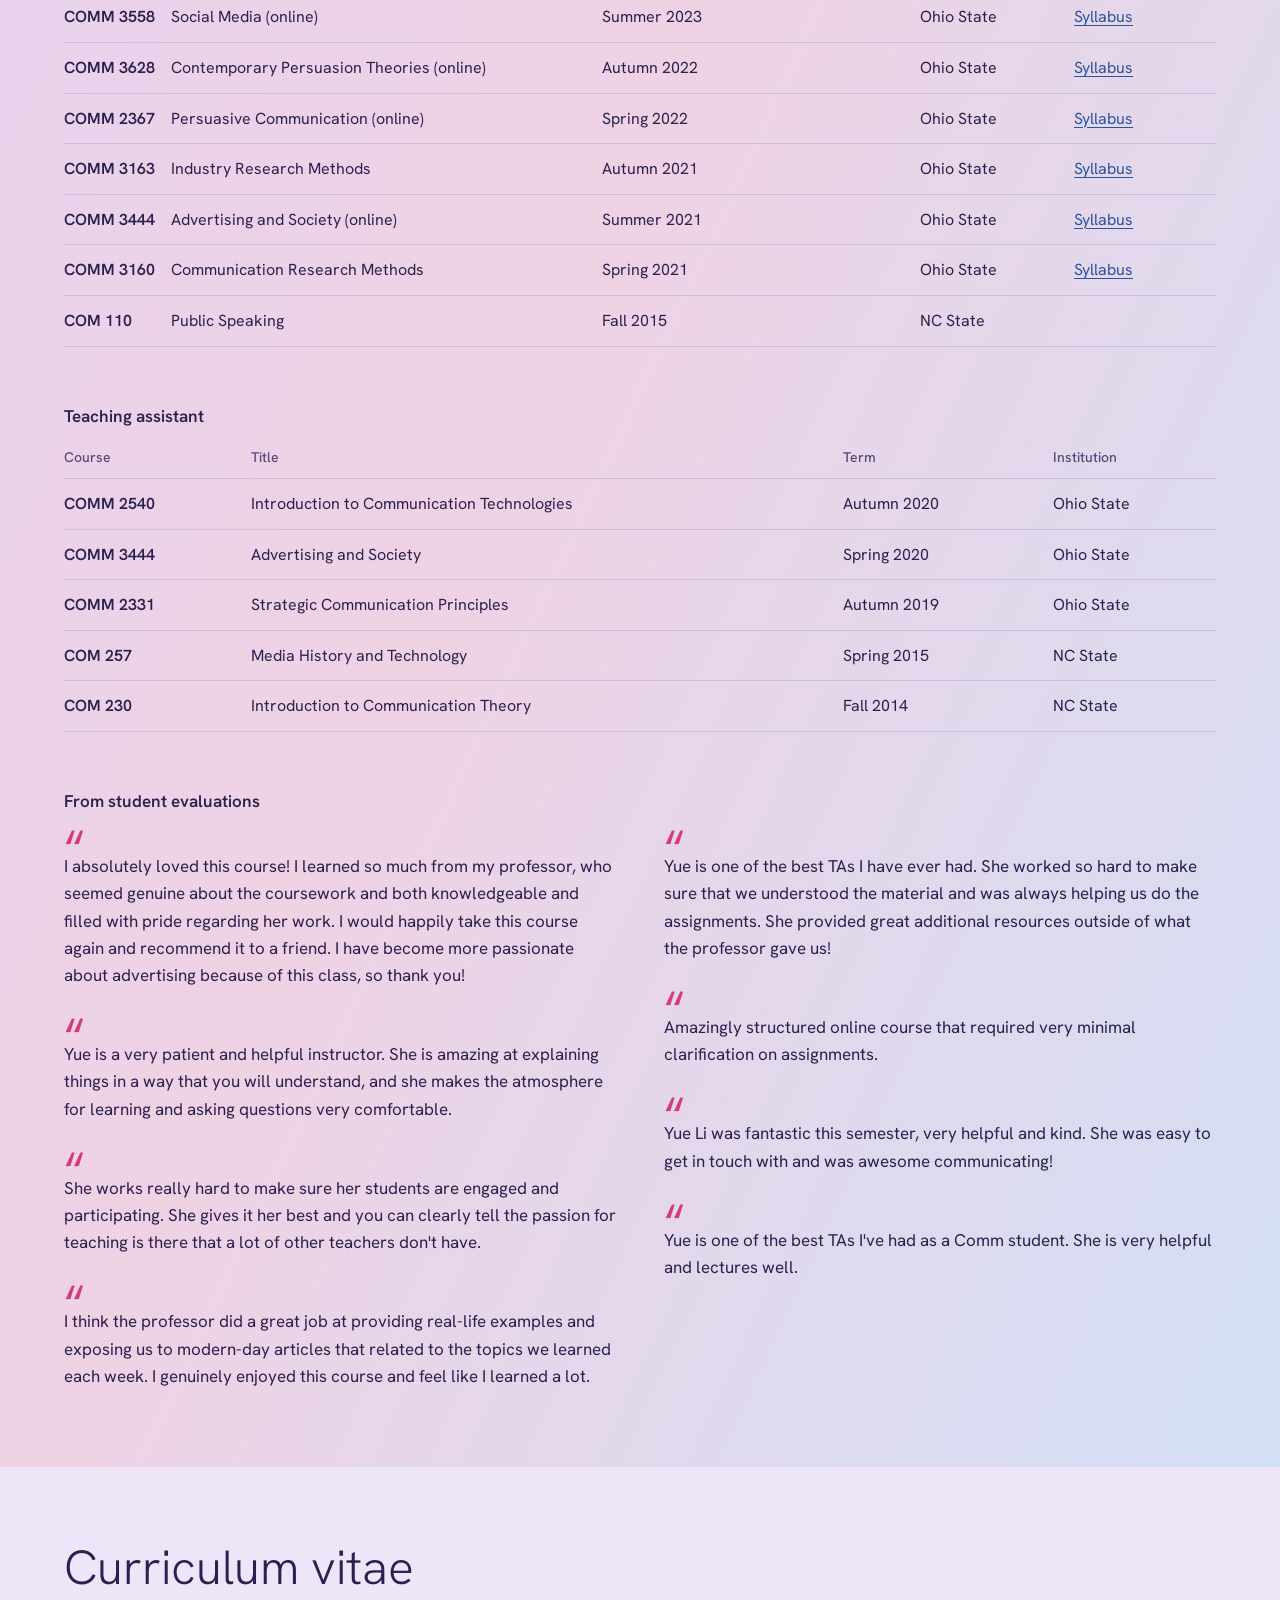
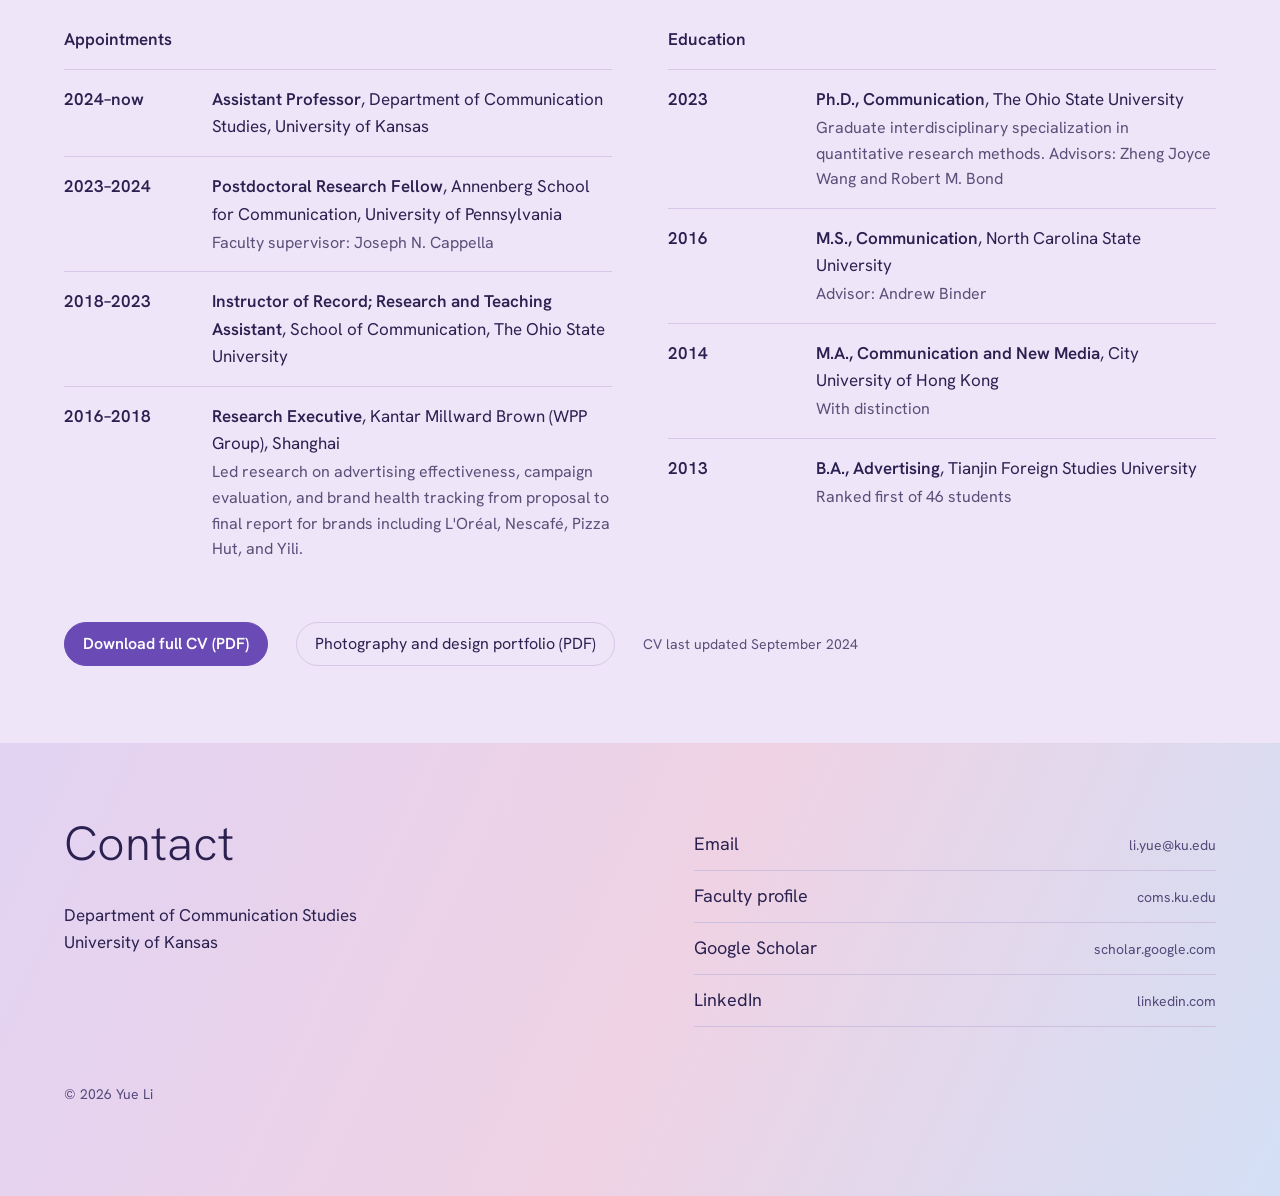
==== commit e5bb28fa: "Use Yue's descriptions for the egocentric, Knowing the facts and ongoing studies Replaces the title-" ====
--- a/index.html
+++ b/index.html
@@ -222,10 +222,9 @@
         <ol class="pubs rl pending">
           <li><span class="yr">2027</span><span><b>Li, Y.</b>, Li, Q., Jin, K., Huang, S., &amp; Butler, A. Belief sensitivity and policy support in false and misleading information environments. Work-in-progress paper submitted to ICA 2027; decision pending.</span></li>
         </ol>
-        <p class="kind">Ongoing work</p>
+        <p class="kind">Ongoing project</p>
         <ul class="wip">
-          <li>Classifying multimodal social media posts with large language models (LLMs).</li>
-          <li>Matching individuals' social media exposure with their beliefs and attitudes using longitudinal surveys.</li>
+          <li>Combines LLM-assisted social media content analysis with a three-wave panel survey to examine belief sensitivity as a potential link between false and misleading information available from respondents' reported accounts and policy favorability concerning abortion, healthcare coverage, and climate change.</li>
         </ul>
       </div>
     </article>
@@ -249,7 +248,7 @@
           <li><span class="yr">2027</span><span><b>Li, Y.</b>, Gidley, E., Butler, A., Davis, N., <span class="nw">Pino-Martinez, R.</span>, &amp; Xu, Y. Can AI teach persuasion knowledge or create an illusion of understanding? Comparing human and AI prebunking across rhetorical tasks. Extended abstract submitted to ICA 2027; decision pending.
             <span class="note">Compares human- and AI-generated prebunking across rhetorical tasks in terms of perceived mind-modeling, persuasion-knowledge acquisition, and metacognitive confidence. Perceived mind-modeling concerns whether an explanation appears to understand why readers find a message persuasive or misleading; it does not establish the AI's actual understanding.</span></span></li>
           <li><span class="yr">2027</span><span><b>Li, Y.</b>, Gidley, E., Butler, A., Davis, N., <span class="nw">Pino-Martinez, R.</span>, &amp; Xu, Y. Knowing the facts or seeing through the rhetorical techniques? Two routes to resisting misleading social media posts in public health. Extended abstract submitted to ICA 2027; decision pending.
-            <span class="note">Compares two routes to resisting misleading public health posts on social media: knowing the relevant facts and recognizing the rhetorical techniques the posts use.</span></span></li>
+            <span class="note">A planned experiment compares human-authored and AI-generated fact-focused and technique-focused prebunking. It tests whether claim-specific factual knowledge supports resistance to related claims presented differently, and whether technique-specific persuasion knowledge supports resistance across topics.</span></span></li>
           <li><span class="yr">2027</span><span>Gidley, E., <b>Li, Y.</b>, &amp; Davis, N. Beyond truth and intent: A rhetorical-mechanism typology of false and misleading communication. Paper submitted to ICA 2027; decision pending.
             <span class="note">A theoretical foundation for identifying the rhetorical techniques used in misleading information and explaining the mechanisms through which they mislead.</span></span></li>
         </ol>
@@ -297,7 +296,7 @@
         <p class="kind">ICA 2027 submissions—decisions pending</p>
         <ol class="pubs rl pending">
           <li><span class="yr">2027</span><span><b>Li, Y.</b>, &amp; Qin, J. When homophily intensifies attitudes: A dynamic social impact account of attitude reinforcement in public health discussion networks. Paper submitted to ICA 2027; decision pending.
-            <span class="note">Draws on dynamic social impact theory to examine when and how homophily in people's egocentric discussion networks reinforces and intensifies their attitudes about politicized public health issues.</span></span></li>
+            <span class="note">Draws on dynamic social impact theory and a three-wave panel survey to examine how connections among discussion partners and discussion frequency condition the relationship between homophily and attitude extremity concerning abortion, healthcare coverage, and climate change.</span></span></li>
         </ol>
       </div>
     </article>
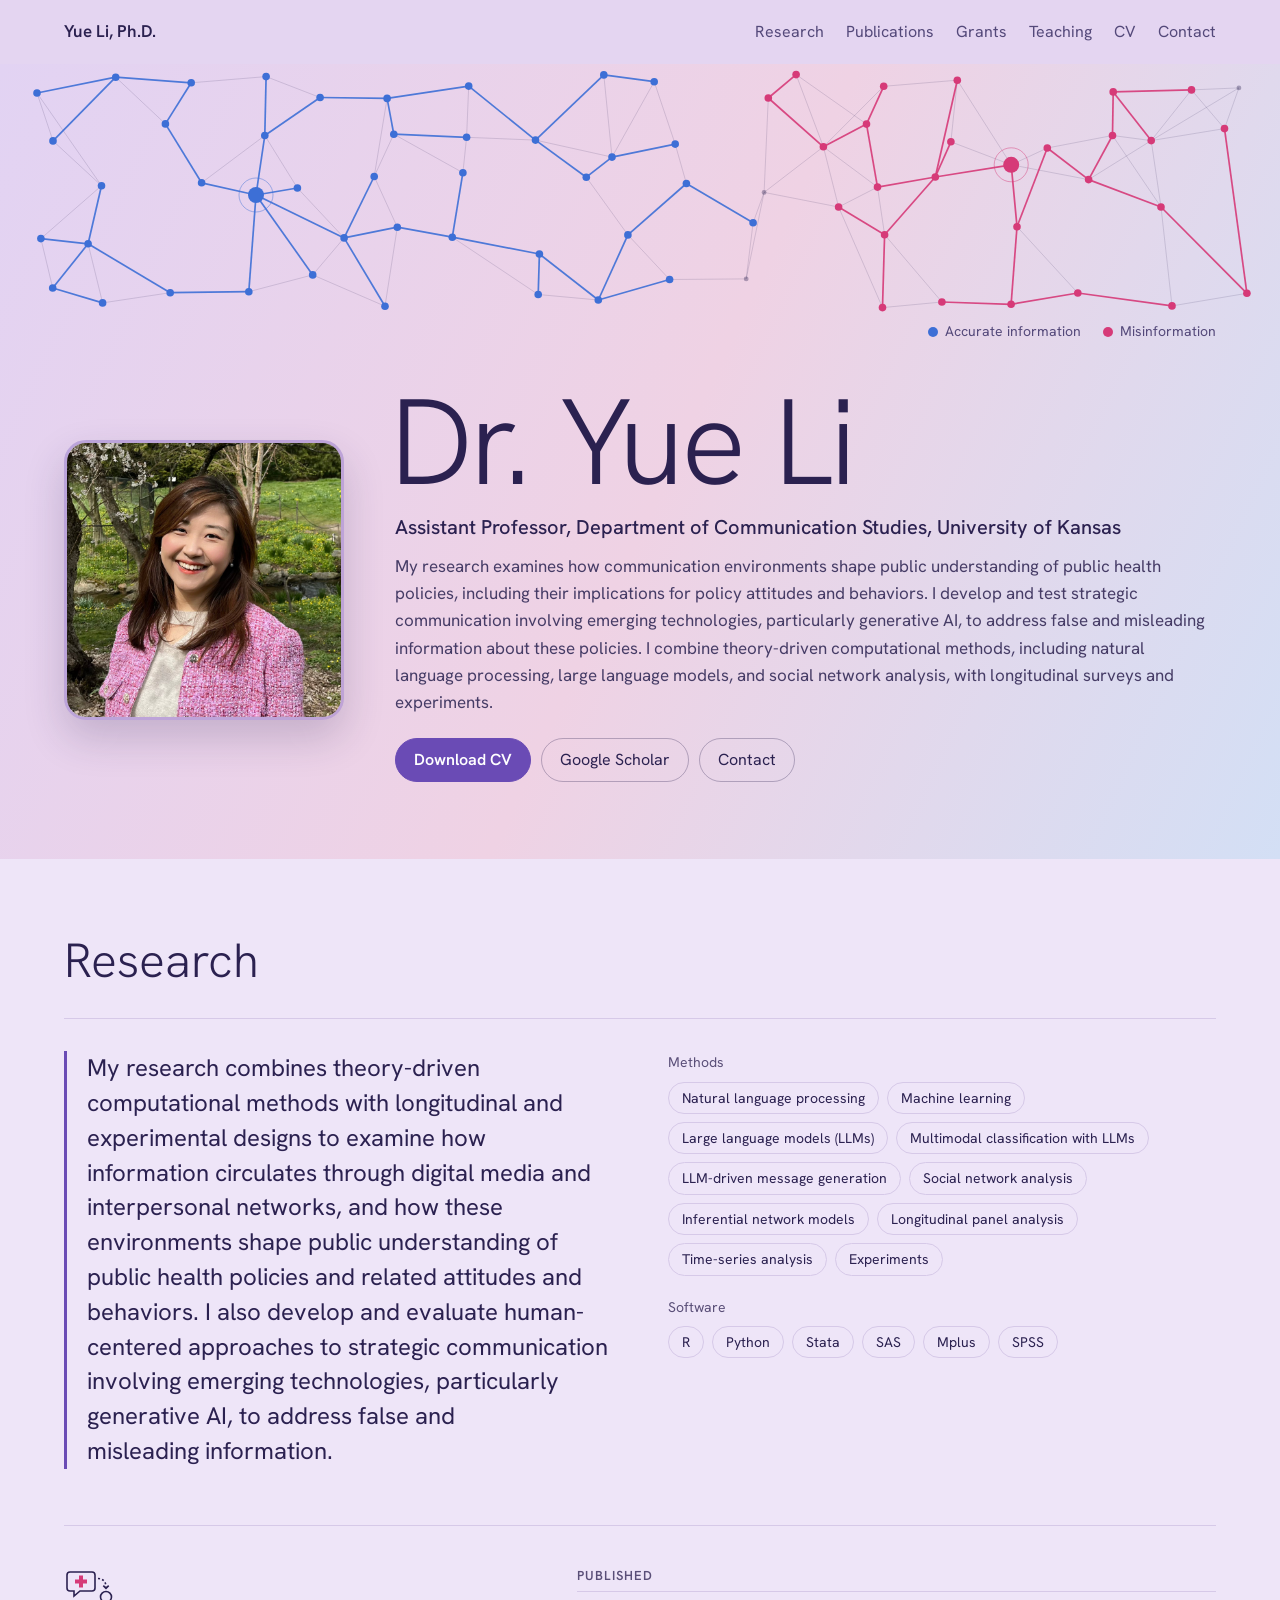
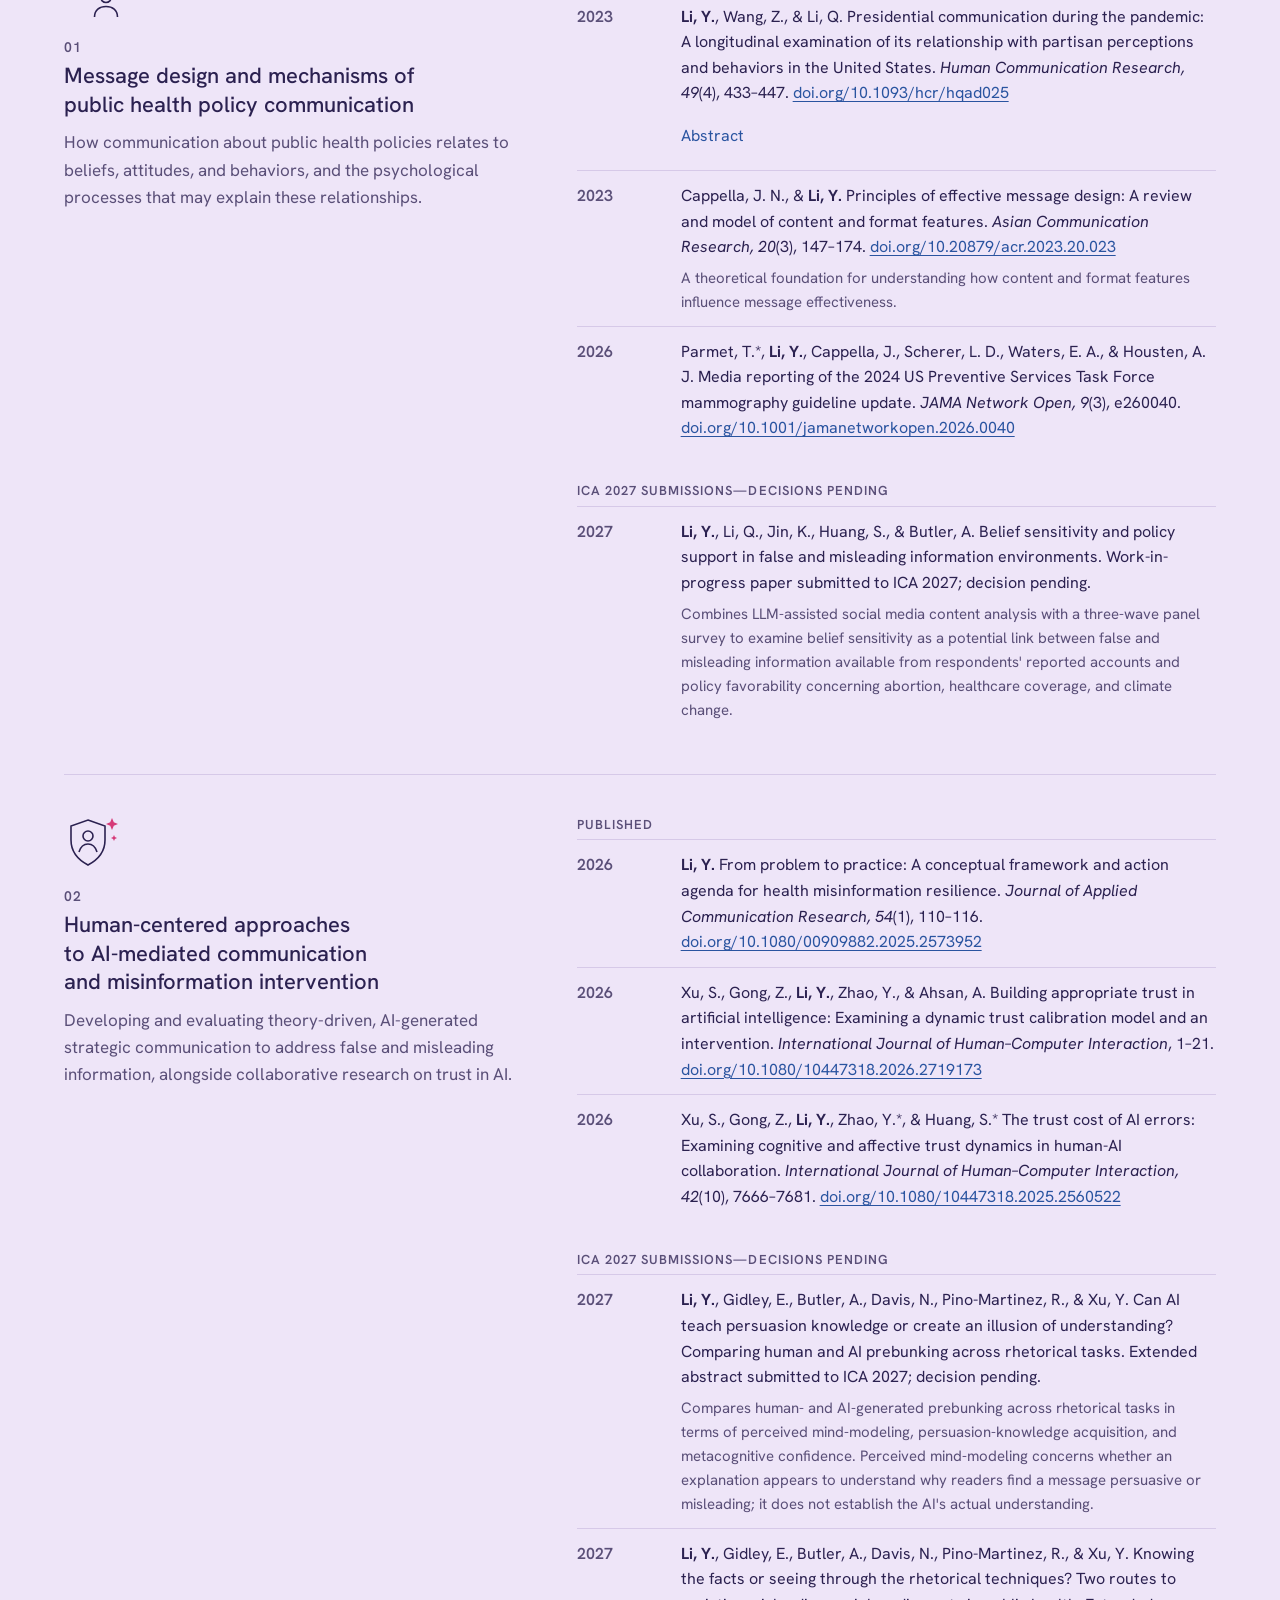
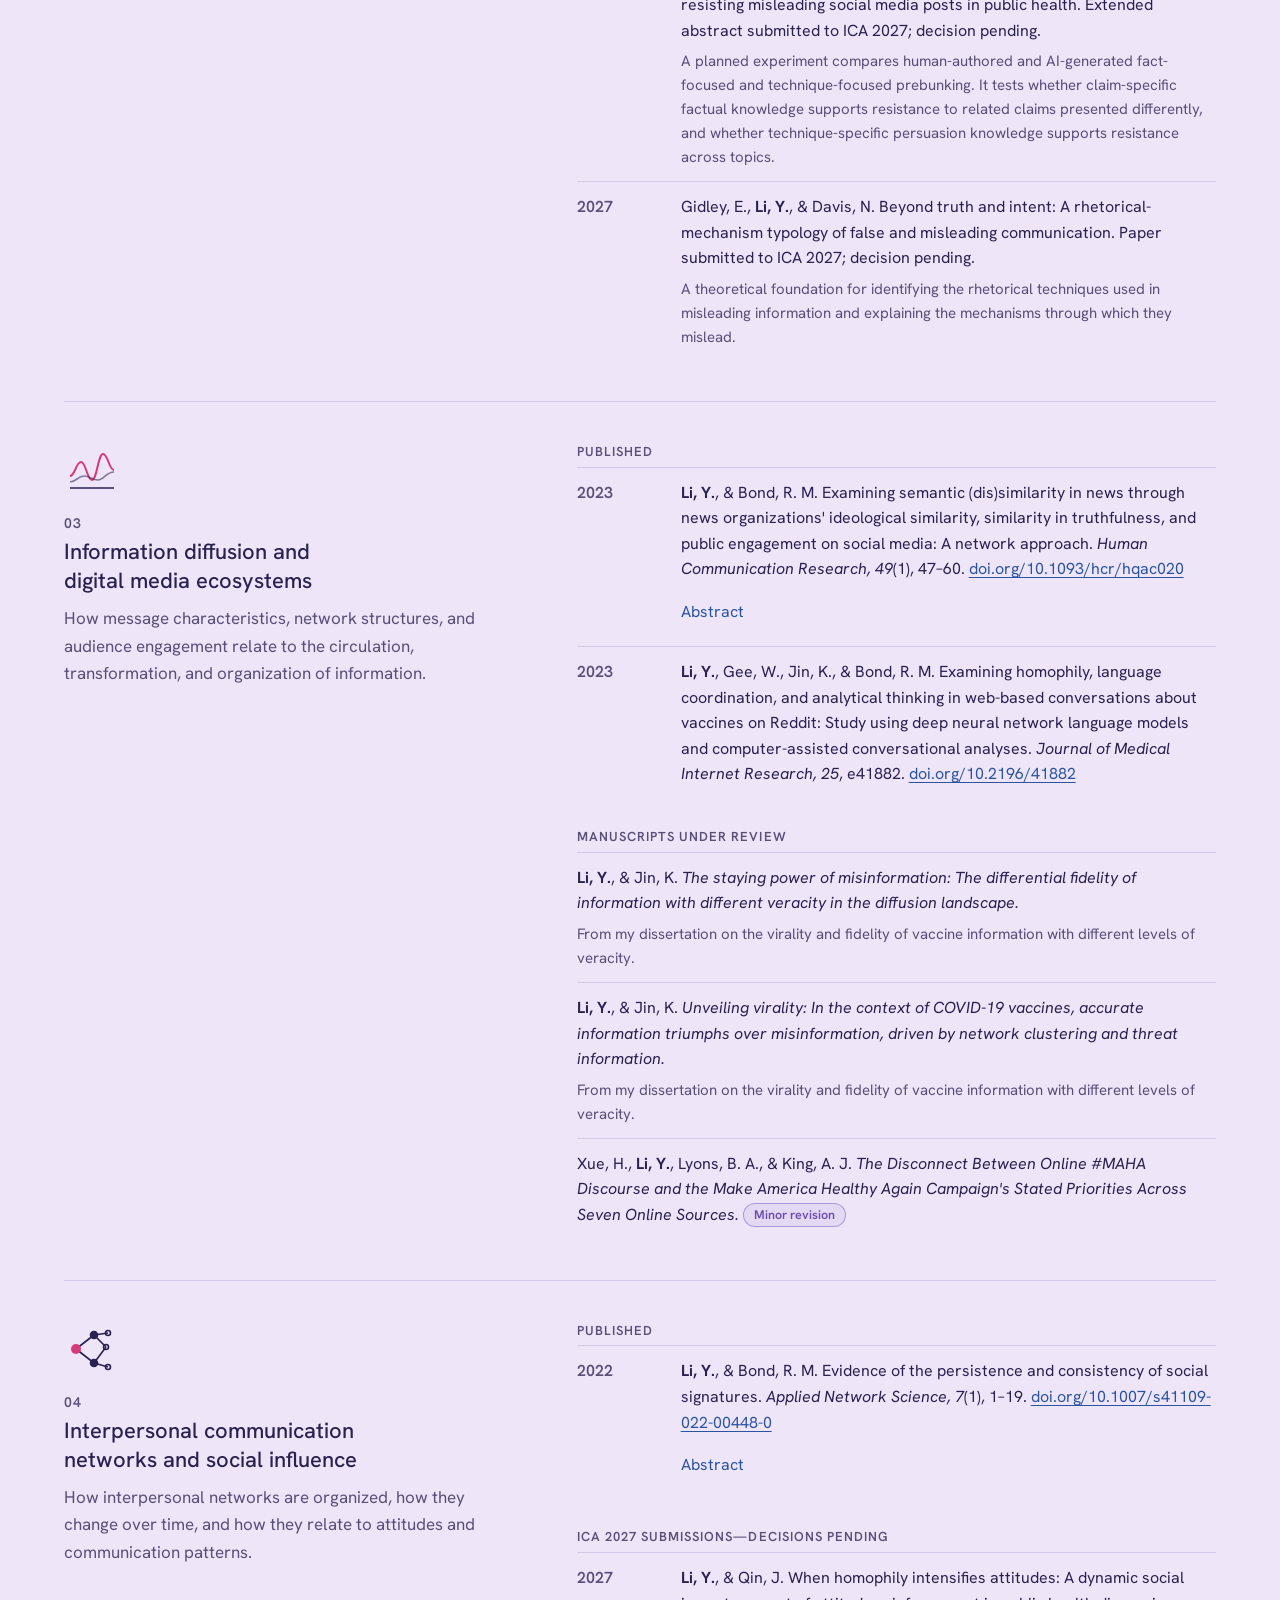
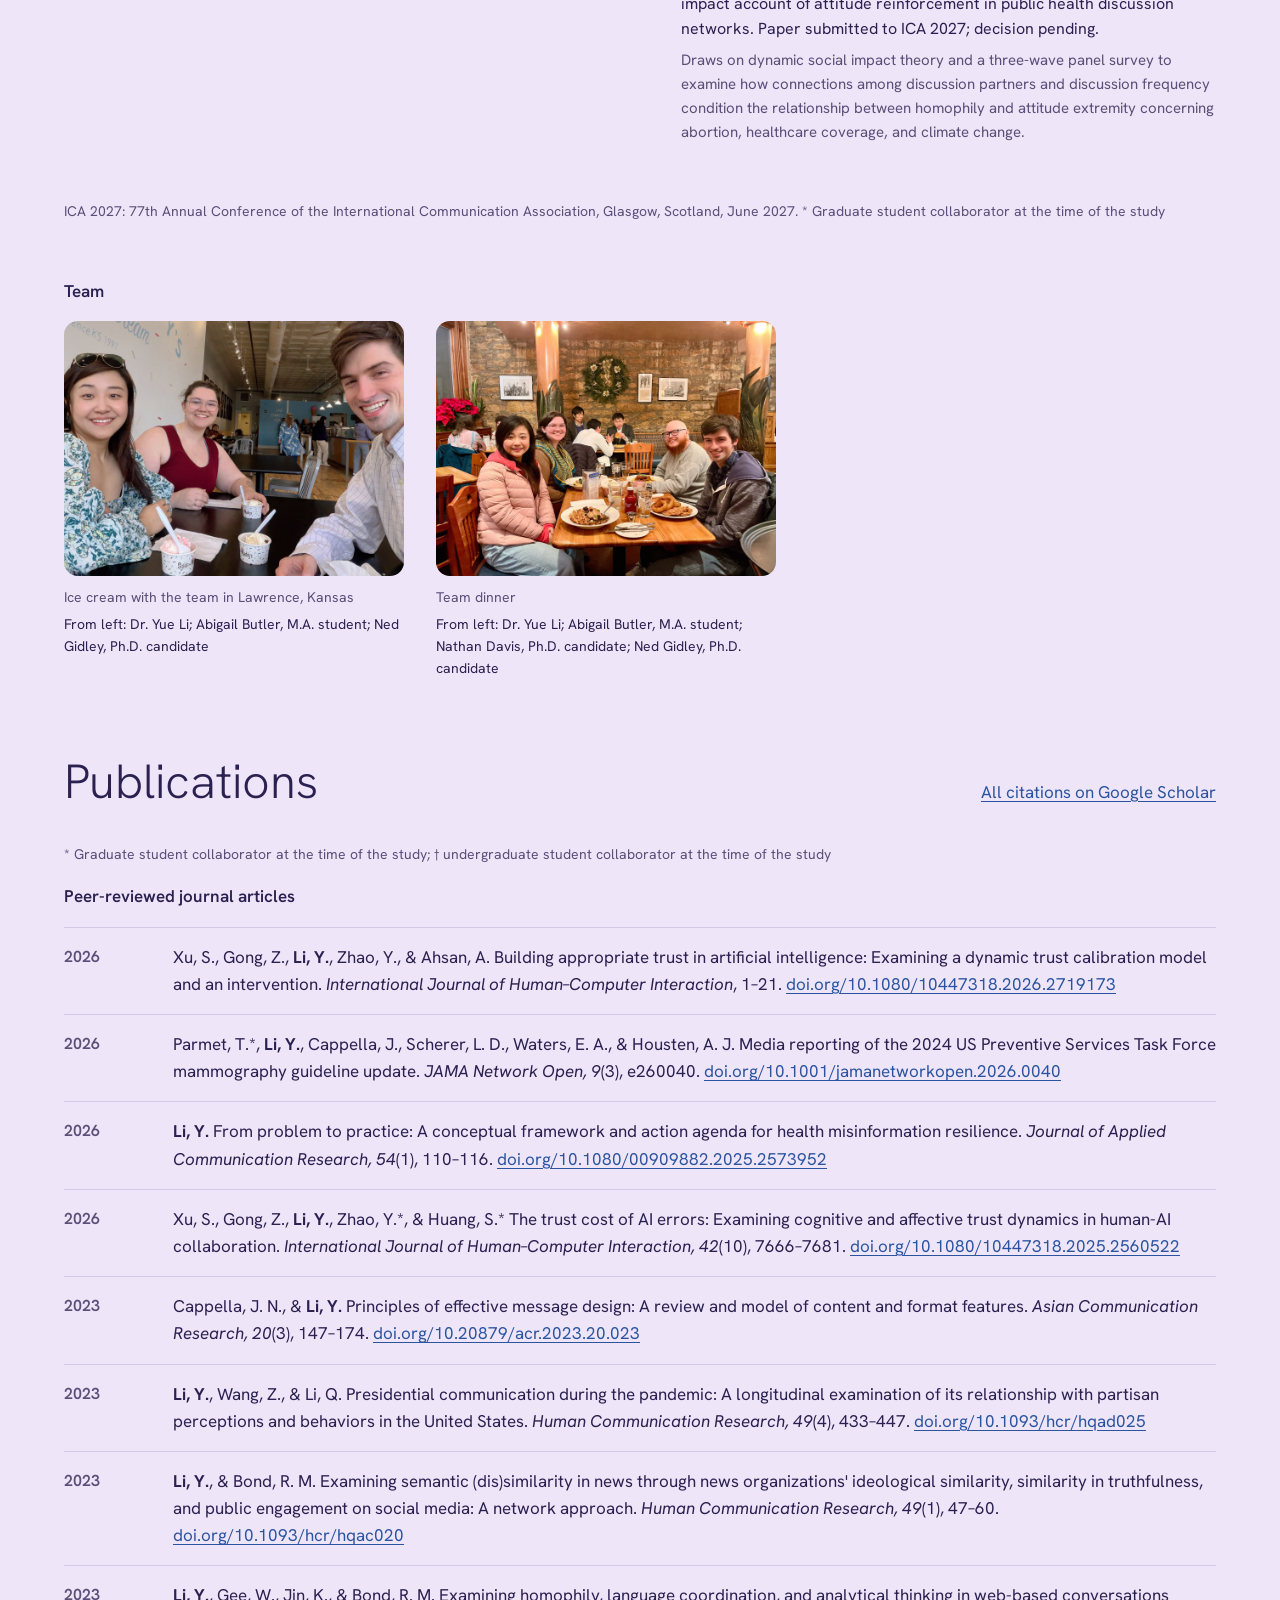
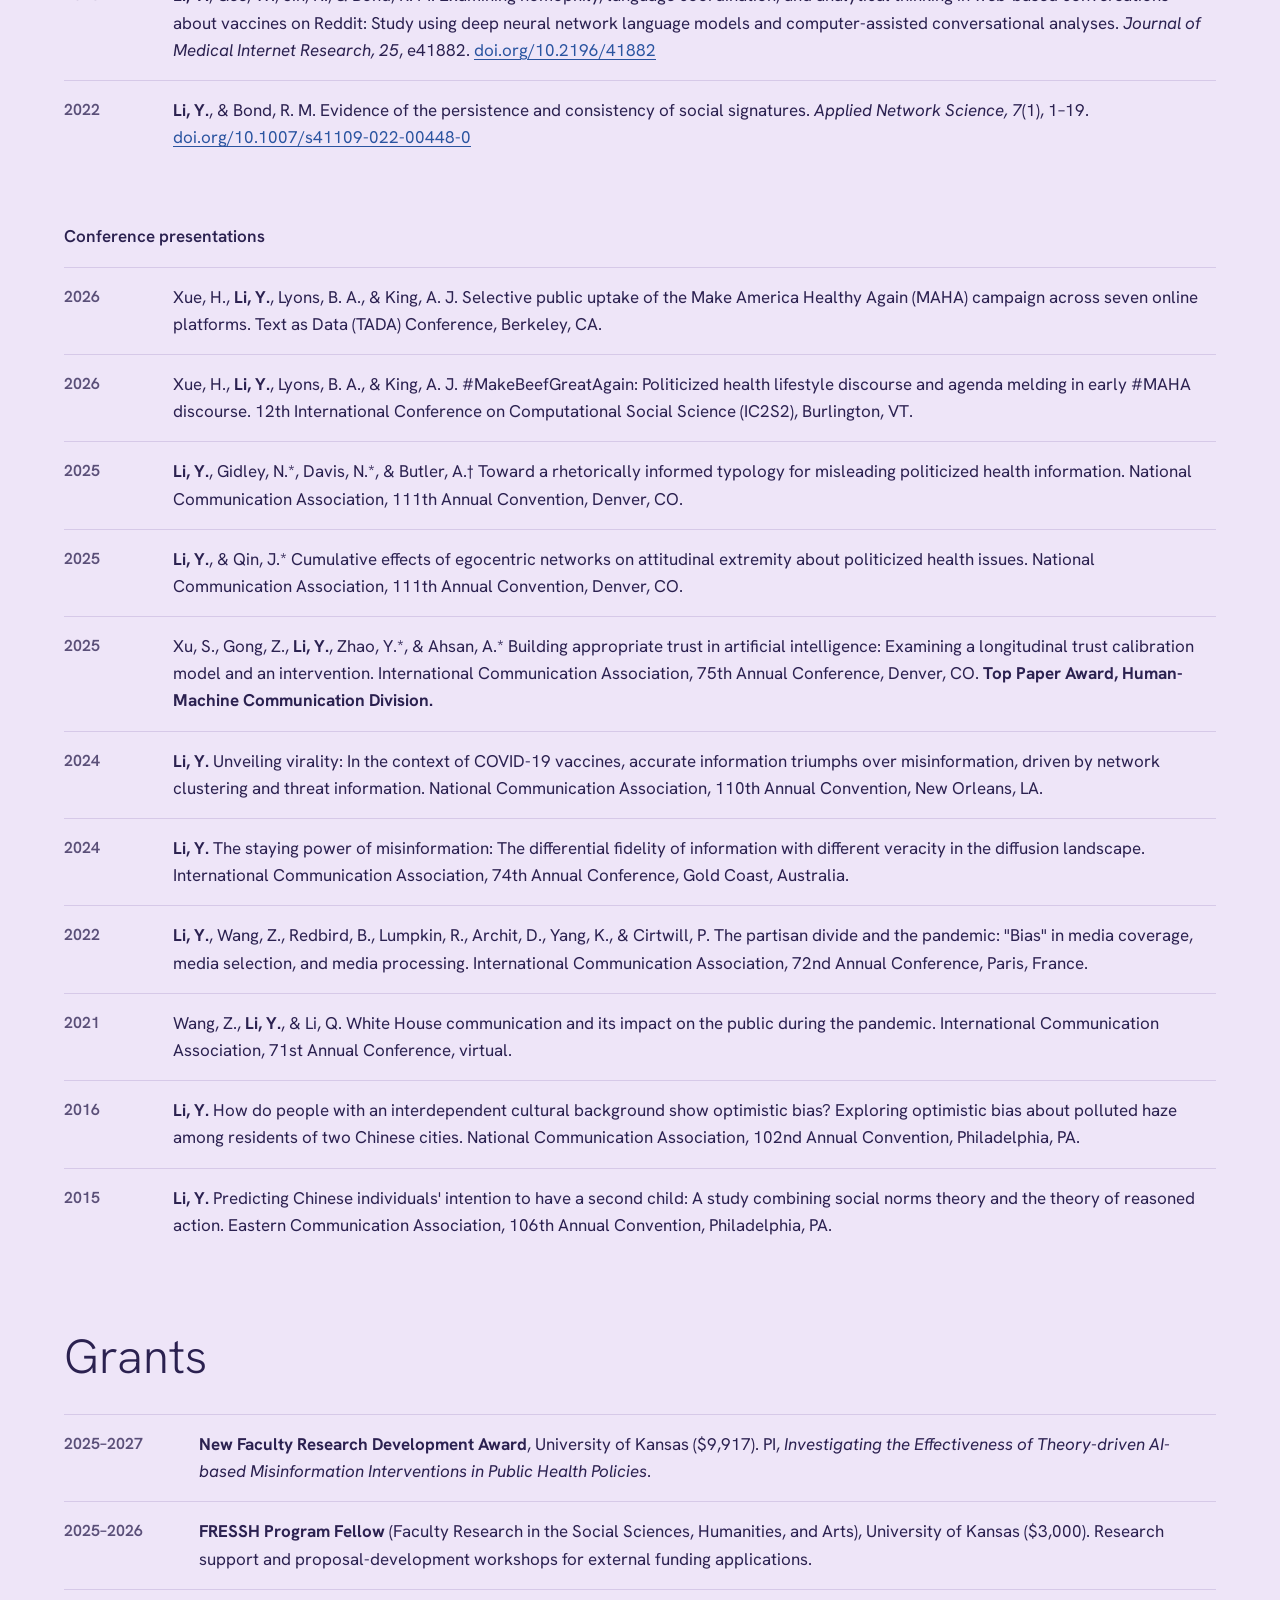
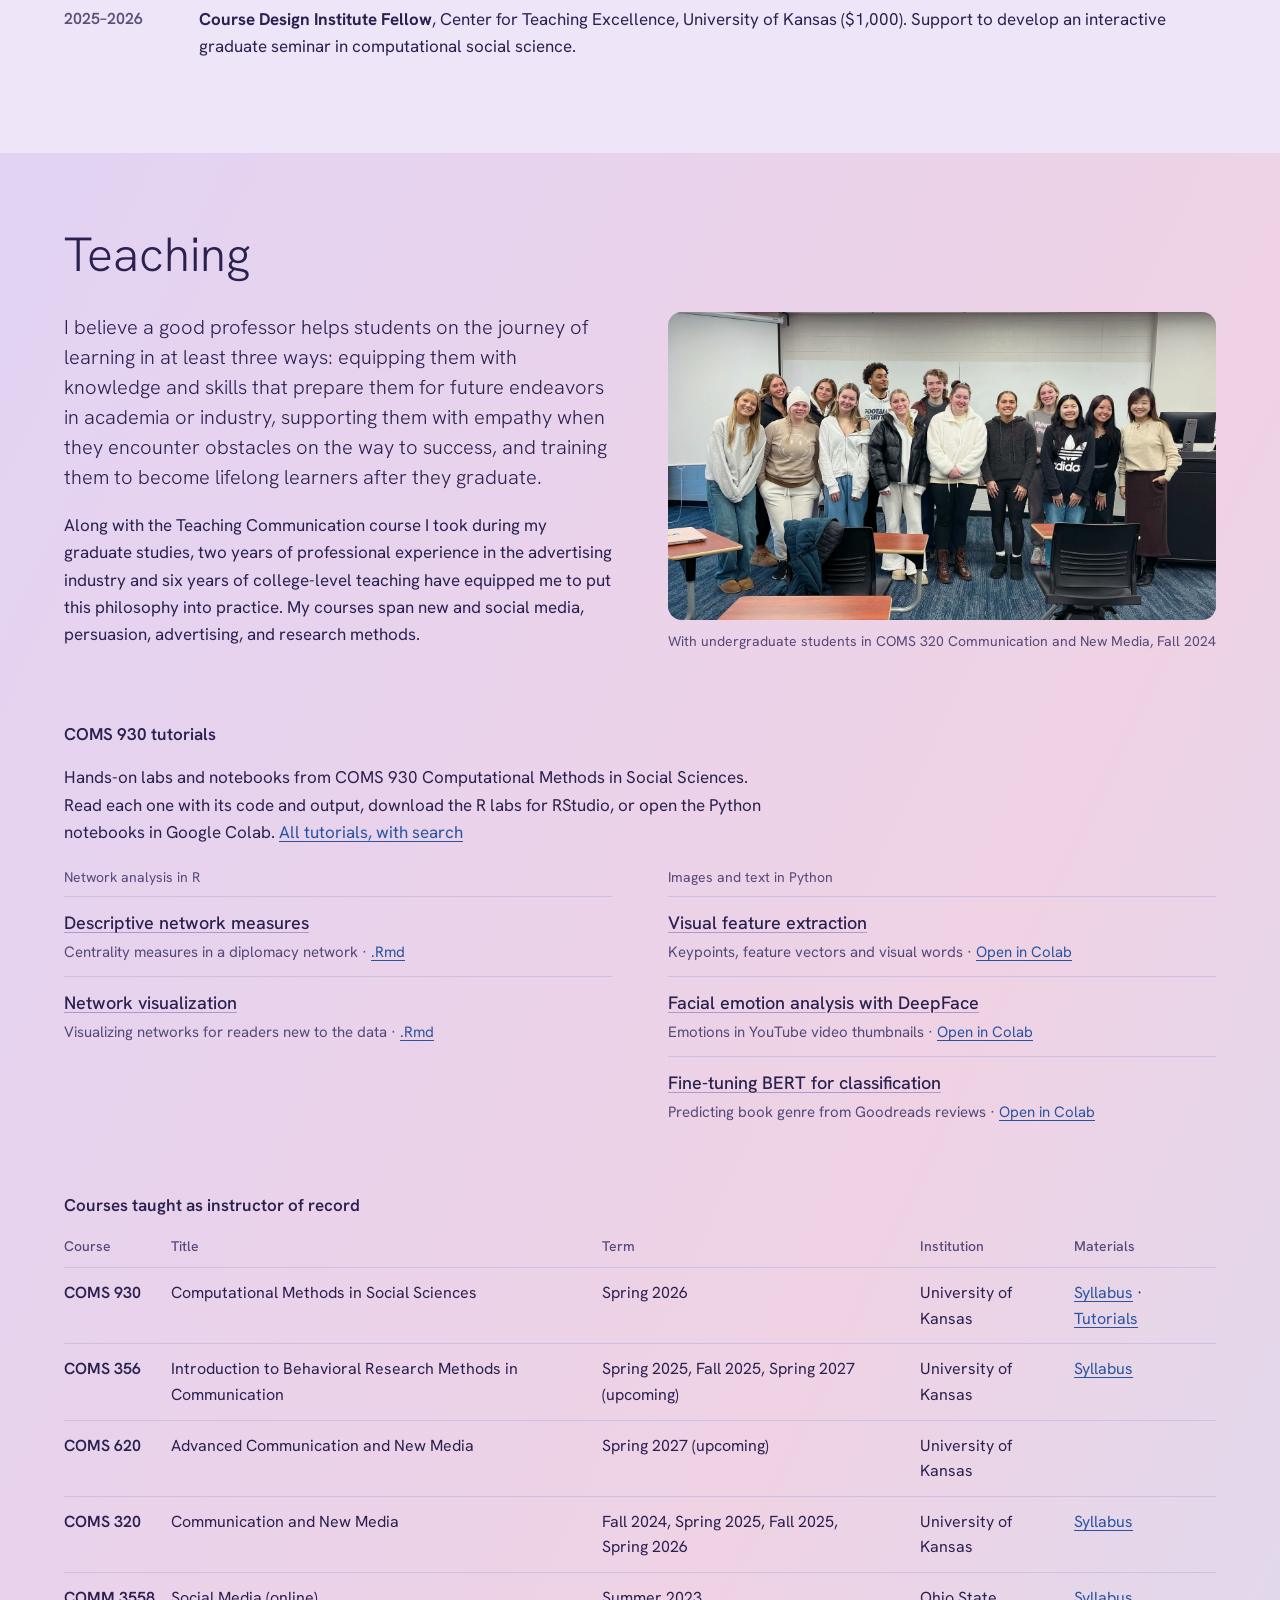
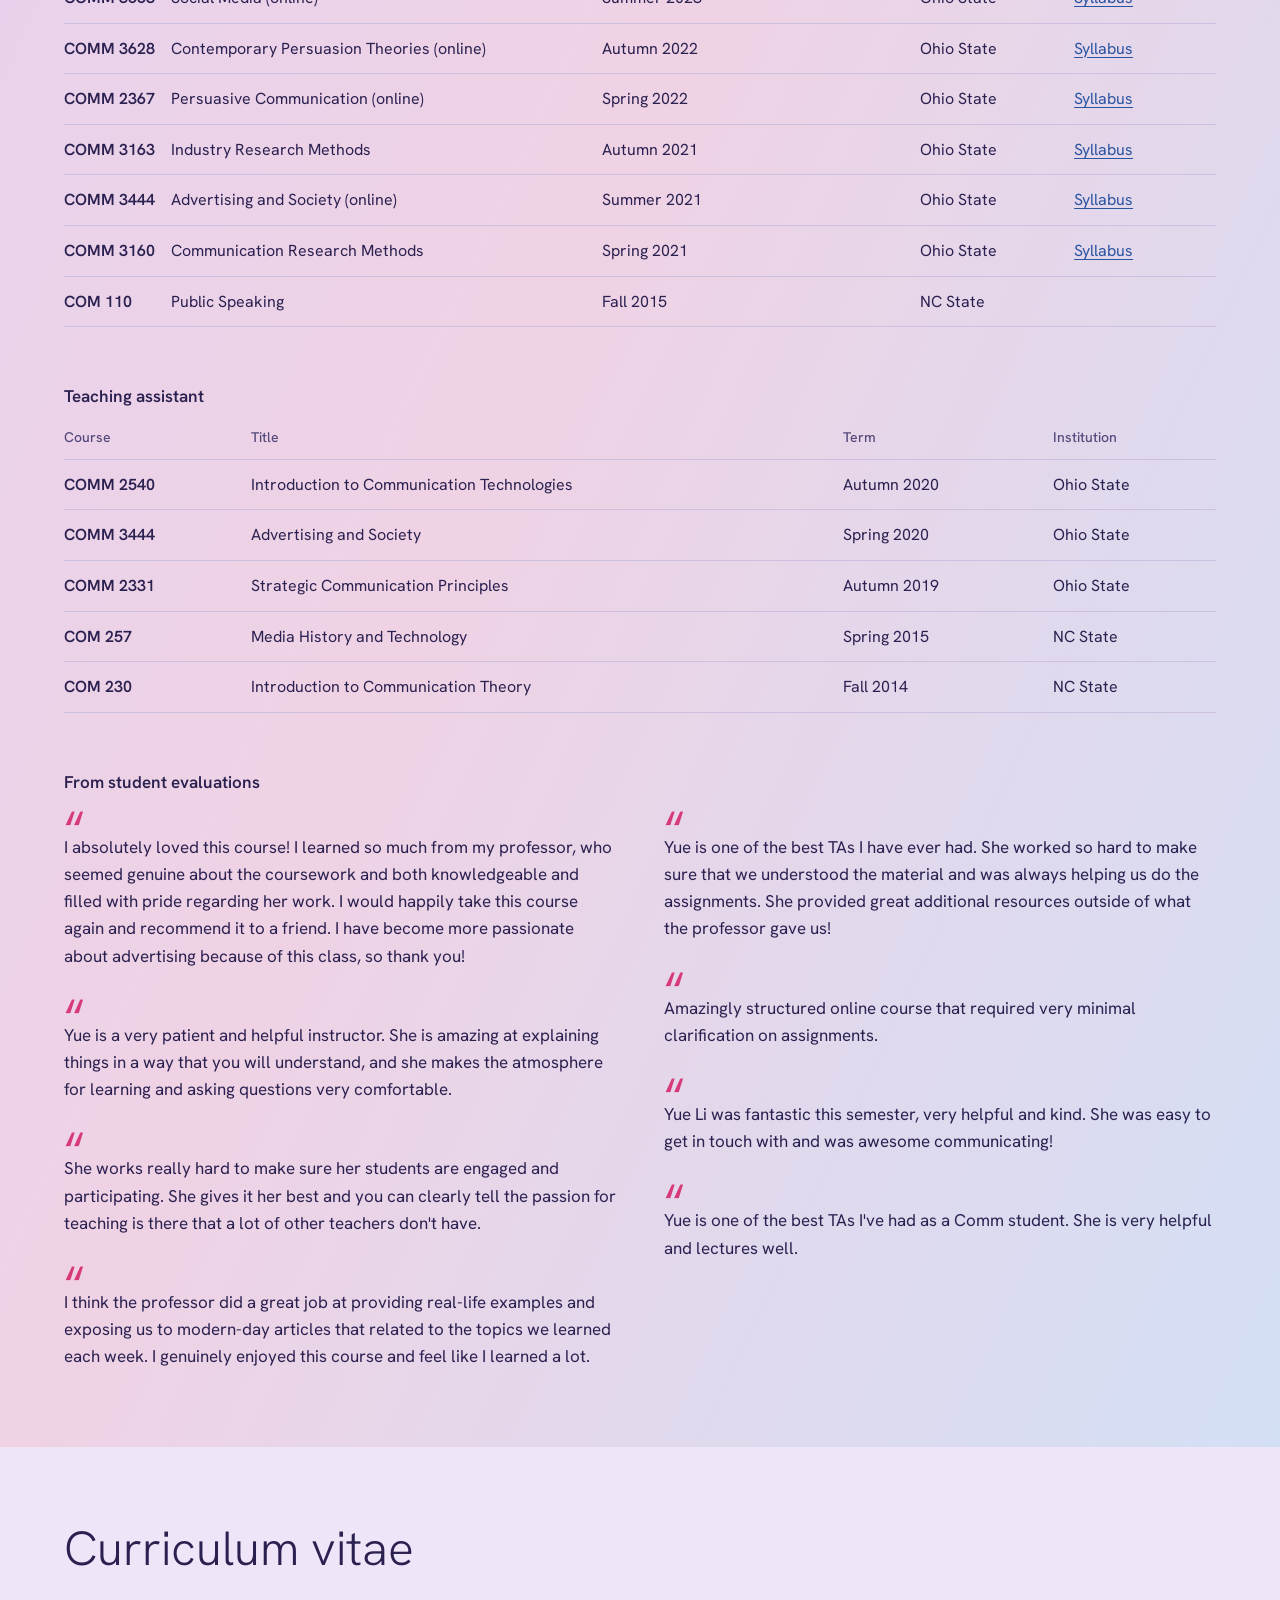
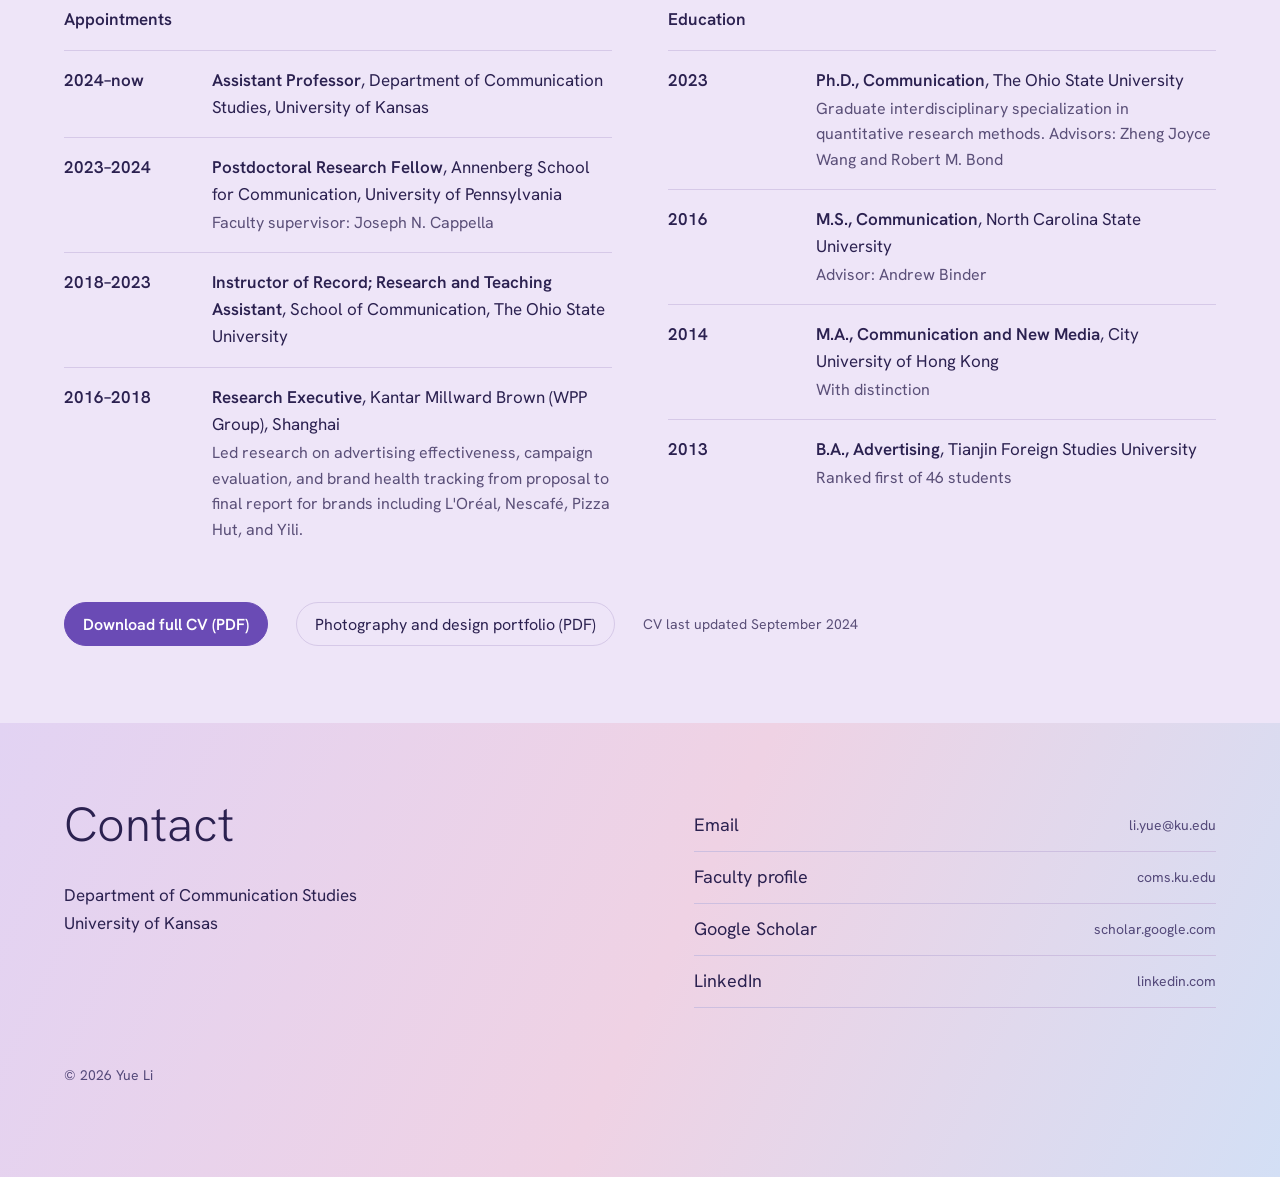
==== commit 70d9527f: "Use Yue's research paragraph; describe the belief sensitivity paper Replaces the paragraph at the to" ====
--- a/index.html
+++ b/index.html
@@ -193,7 +193,7 @@
   <div class="wrap">
     <h2>Research</h2>
     <div class="methods approach-row">
-      <p class="approach">My research integrates theory-driven computational methods, including natural language processing, machine learning, and social network analysis, with longitudinal and experimental research. I use these approaches to investigate communication processes, examine relationships over time, and evaluate strategic interventions. I also use large language models (LLMs) to classify multimodal social media content and design LLM-driven systems that generate strategic messages.</p>
+      <p class="approach">My research combines theory-driven computational methods with longitudinal and experimental designs to examine how information circulates through digital media and interpersonal networks, and how these environments shape public understanding of public health policies and related attitudes and behaviors. I also develop and evaluate human-centered approaches to strategic communication involving emerging technologies, particularly generative AI, to address false and misleading information.</p>
       <div>
         <div class="meta">Methods</div>
         <ul class="tags"><li>Natural language processing</li><li>Machine learning</li><li>Large language models (LLMs)</li><li>Multimodal classification with LLMs</li><li>LLM-driven message generation</li><li>Social network analysis</li><li>Inferential network models</li><li>Longitudinal panel analysis</li><li>Time-series analysis</li><li>Experiments</li></ul>
@@ -220,12 +220,9 @@
         </ol>
         <p class="kind">ICA 2027 submissions—decisions pending</p>
         <ol class="pubs rl pending">
-          <li><span class="yr">2027</span><span><b>Li, Y.</b>, Li, Q., Jin, K., Huang, S., &amp; Butler, A. Belief sensitivity and policy support in false and misleading information environments. Work-in-progress paper submitted to ICA 2027; decision pending.</span></li>
-        </ol>
-        <p class="kind">Ongoing project</p>
-        <ul class="wip">
-          <li>Combines LLM-assisted social media content analysis with a three-wave panel survey to examine belief sensitivity as a potential link between false and misleading information available from respondents' reported accounts and policy favorability concerning abortion, healthcare coverage, and climate change.</li>
-        </ul>
+          <li><span class="yr">2027</span><span><b>Li, Y.</b>, Li, Q., Jin, K., Huang, S., &amp; Butler, A. Belief sensitivity and policy support in false and misleading information environments. Work-in-progress paper submitted to ICA 2027; decision pending.
+            <span class="note">Combines LLM-assisted social media content analysis with a three-wave panel survey to examine belief sensitivity as a potential link between false and misleading information available from respondents' reported accounts and policy favorability concerning abortion, healthcare coverage, and climate change.</span></span></li>
+        </ol>
       </div>
     </article>
 
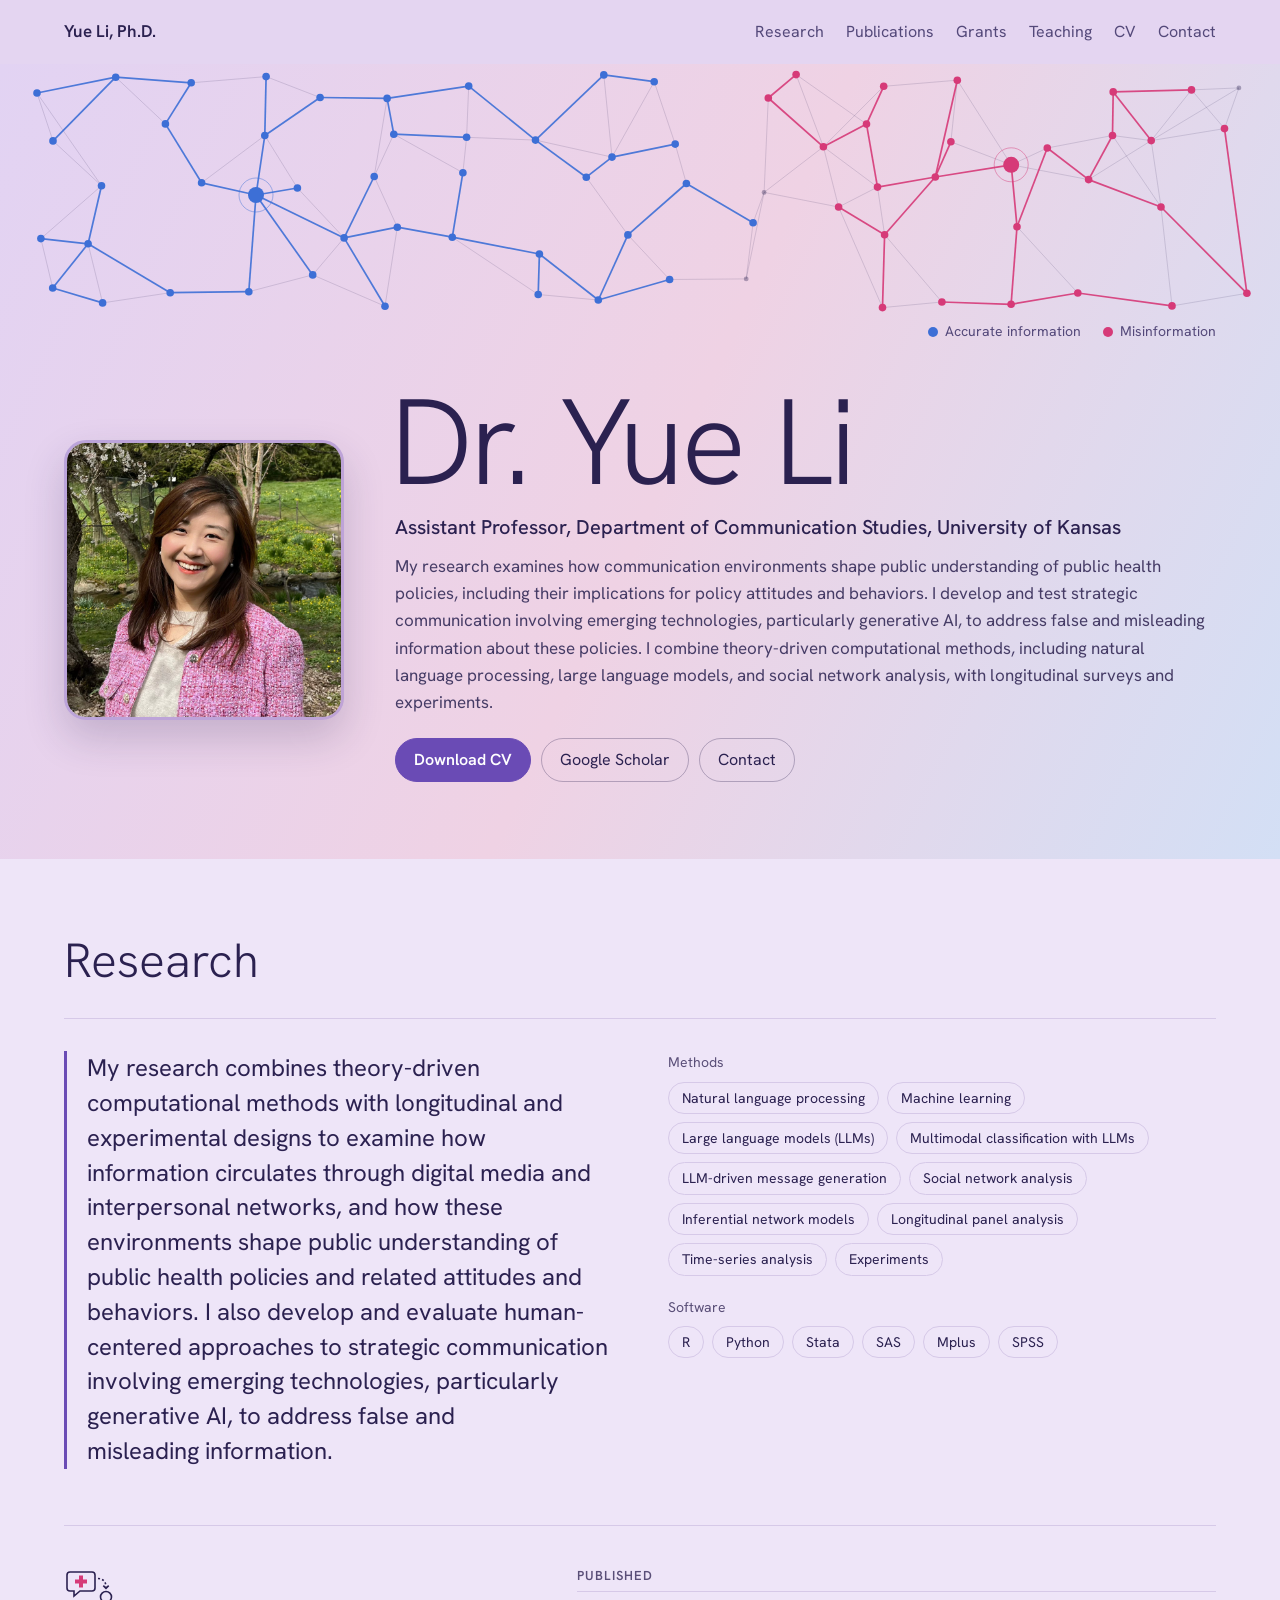
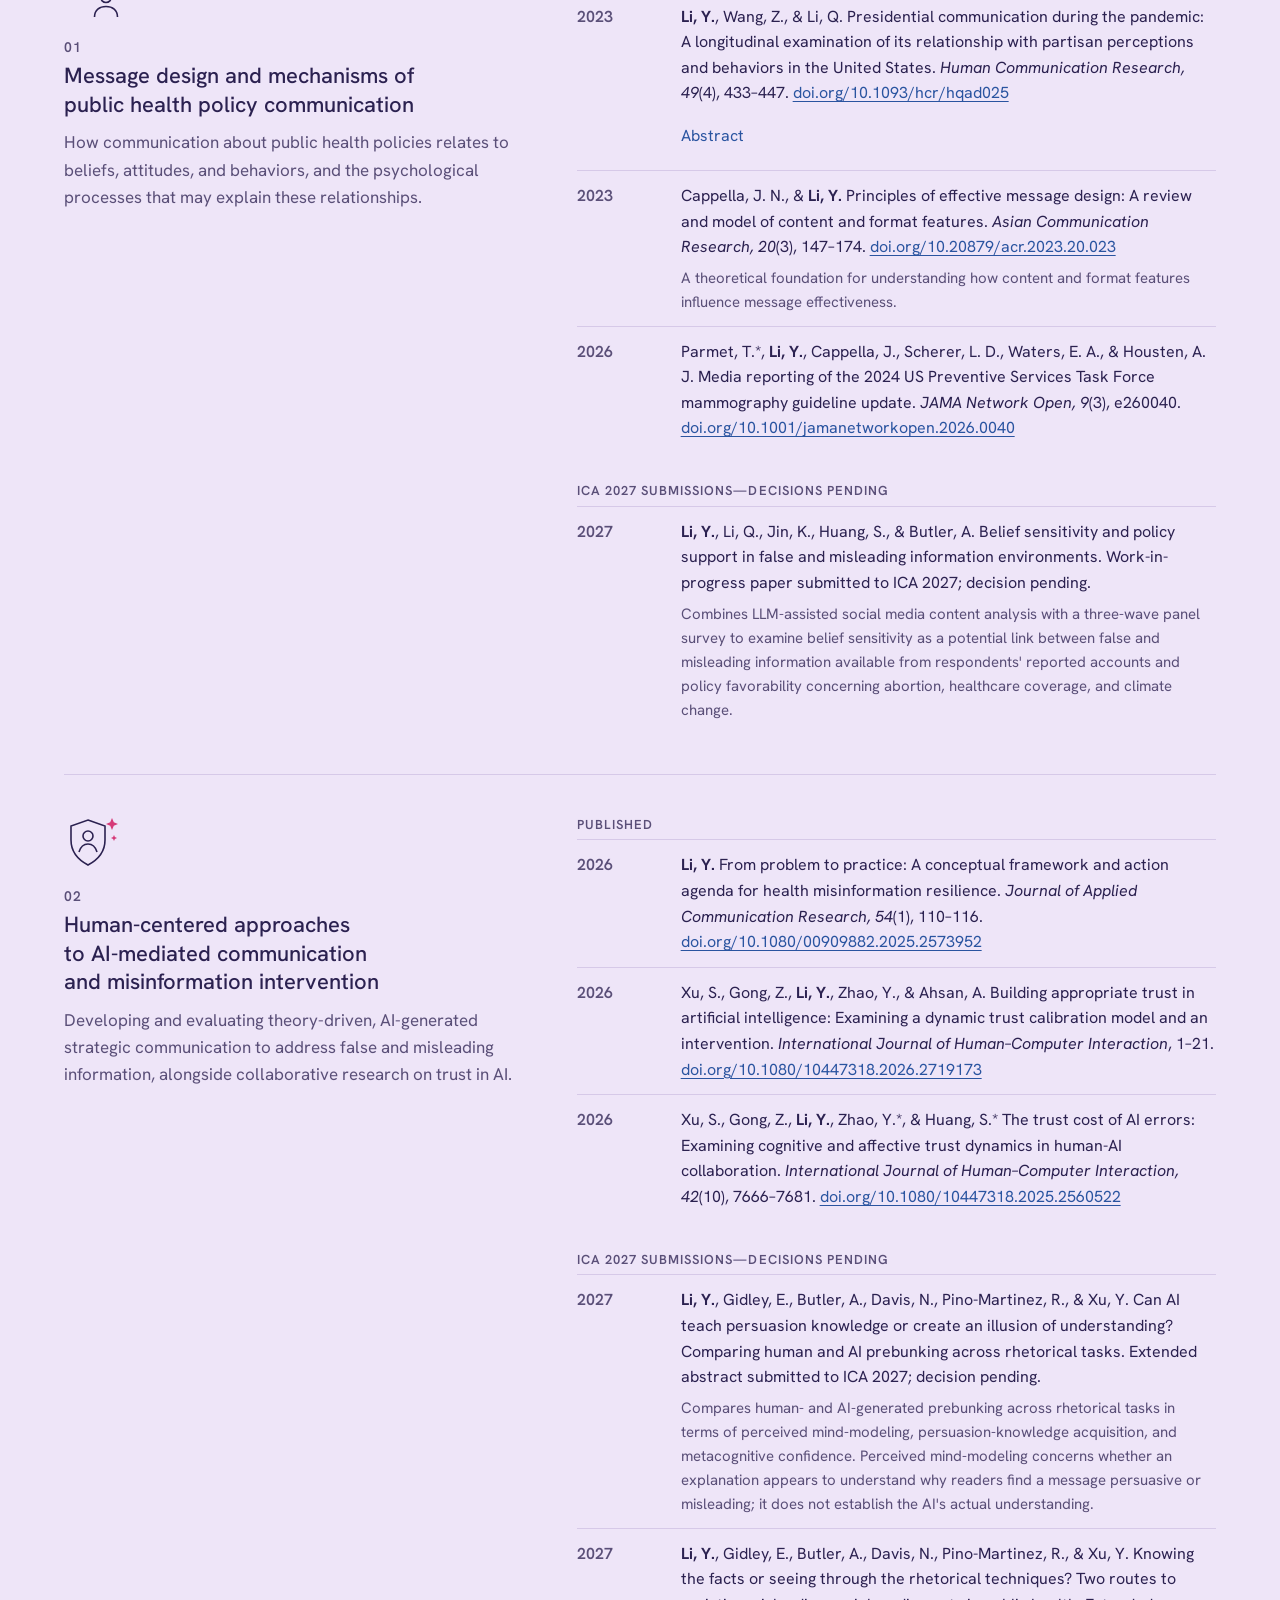
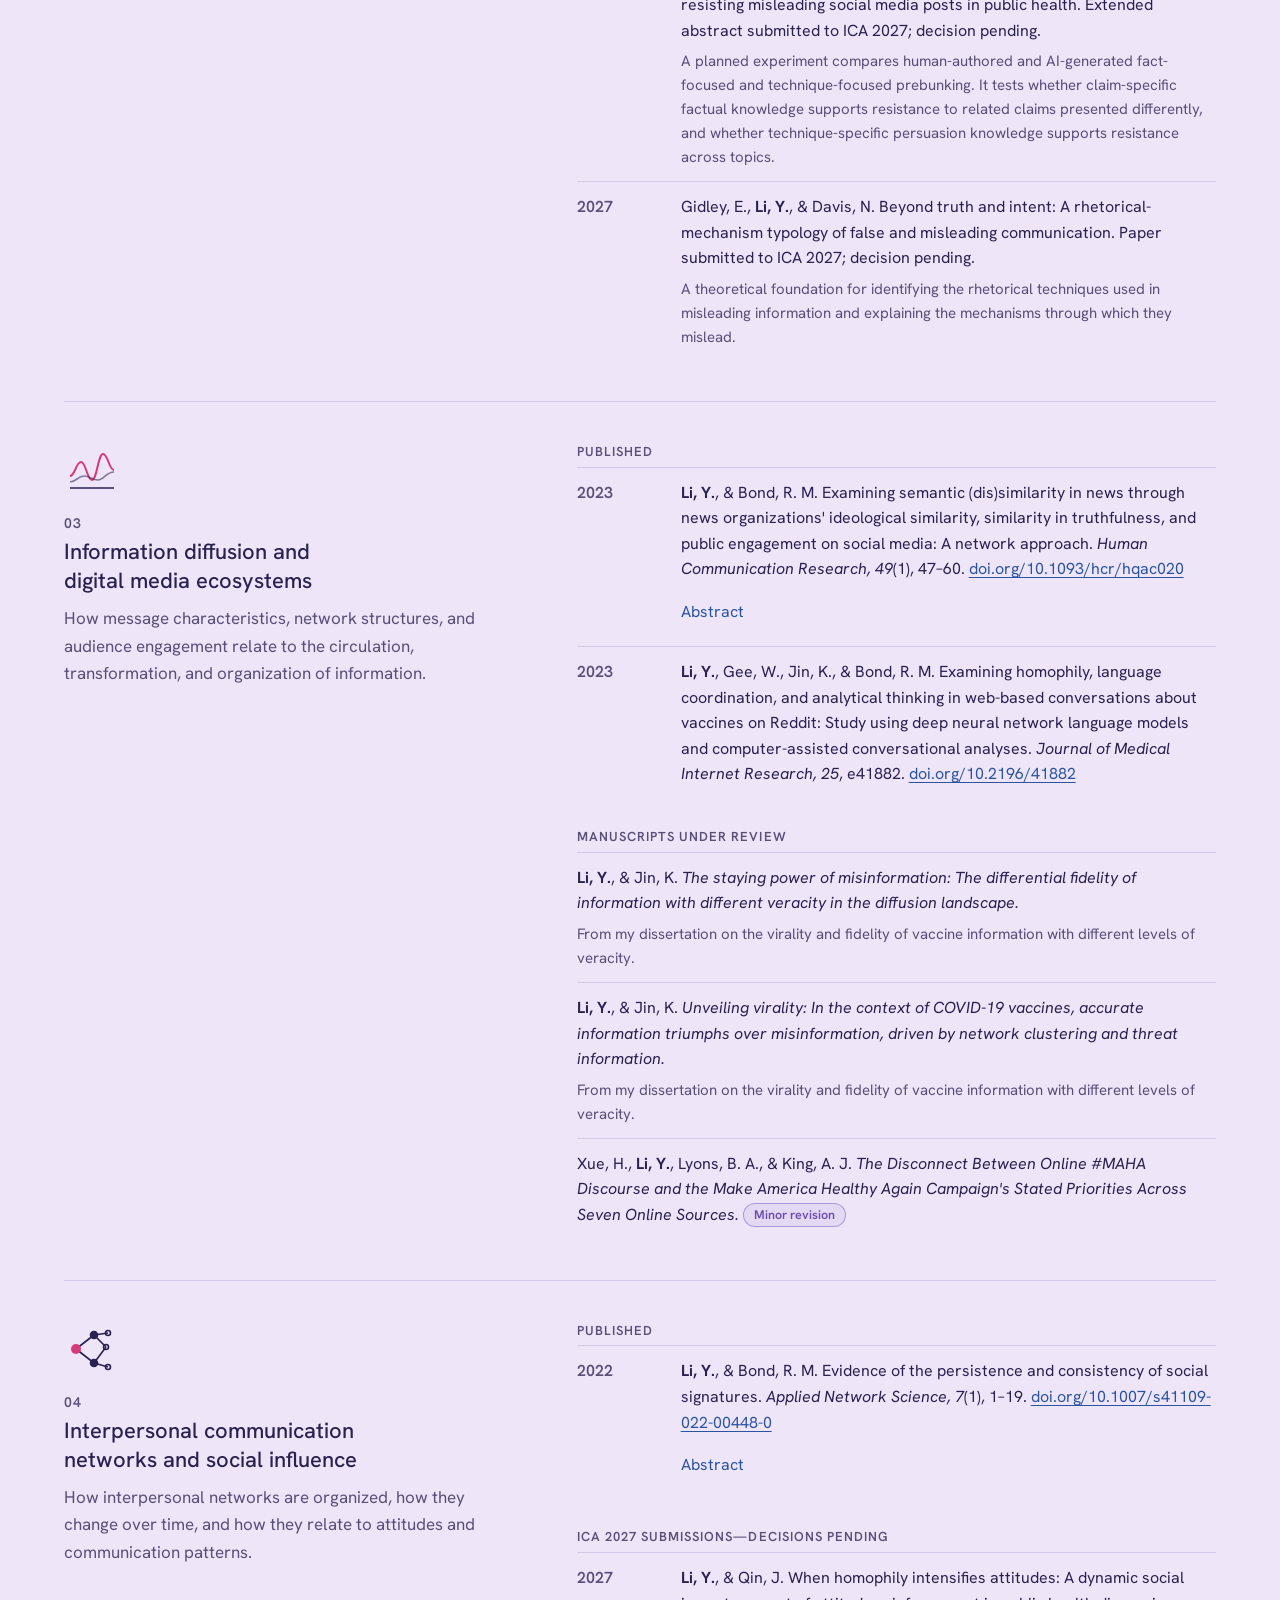
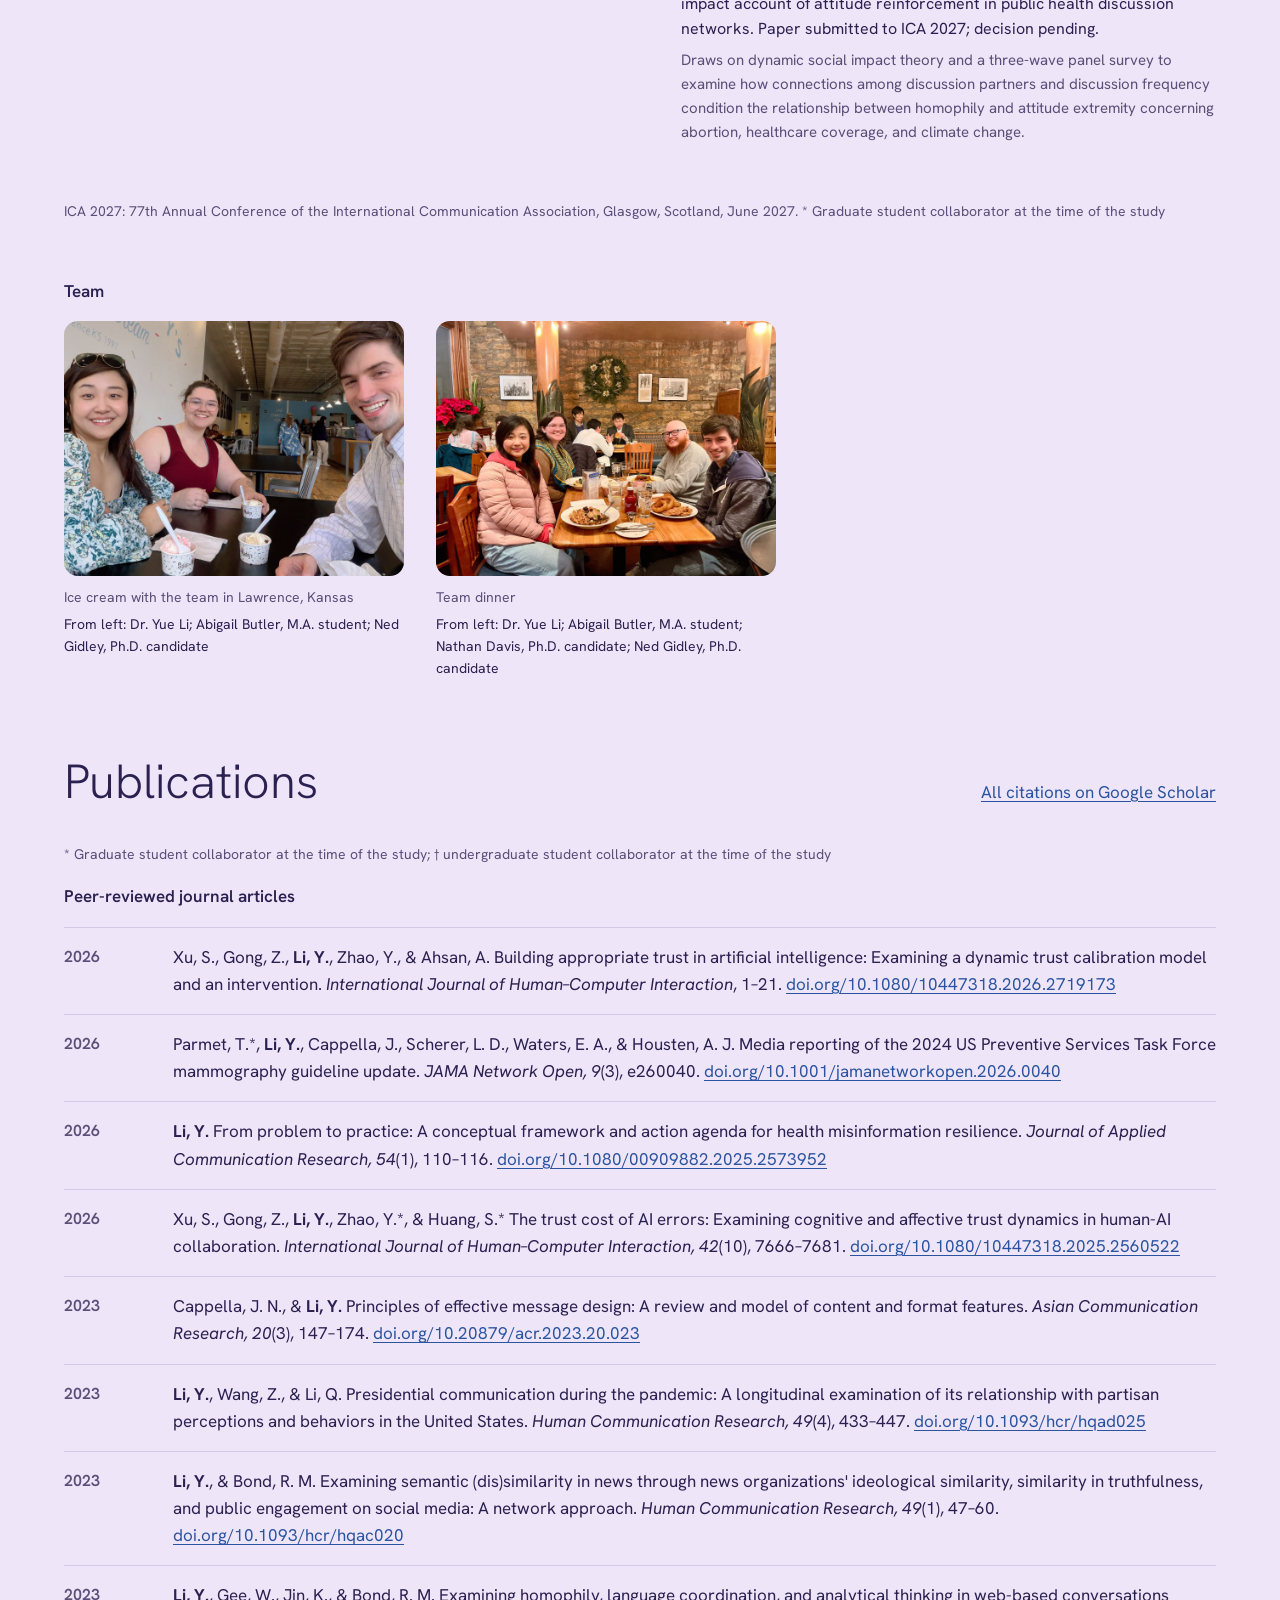
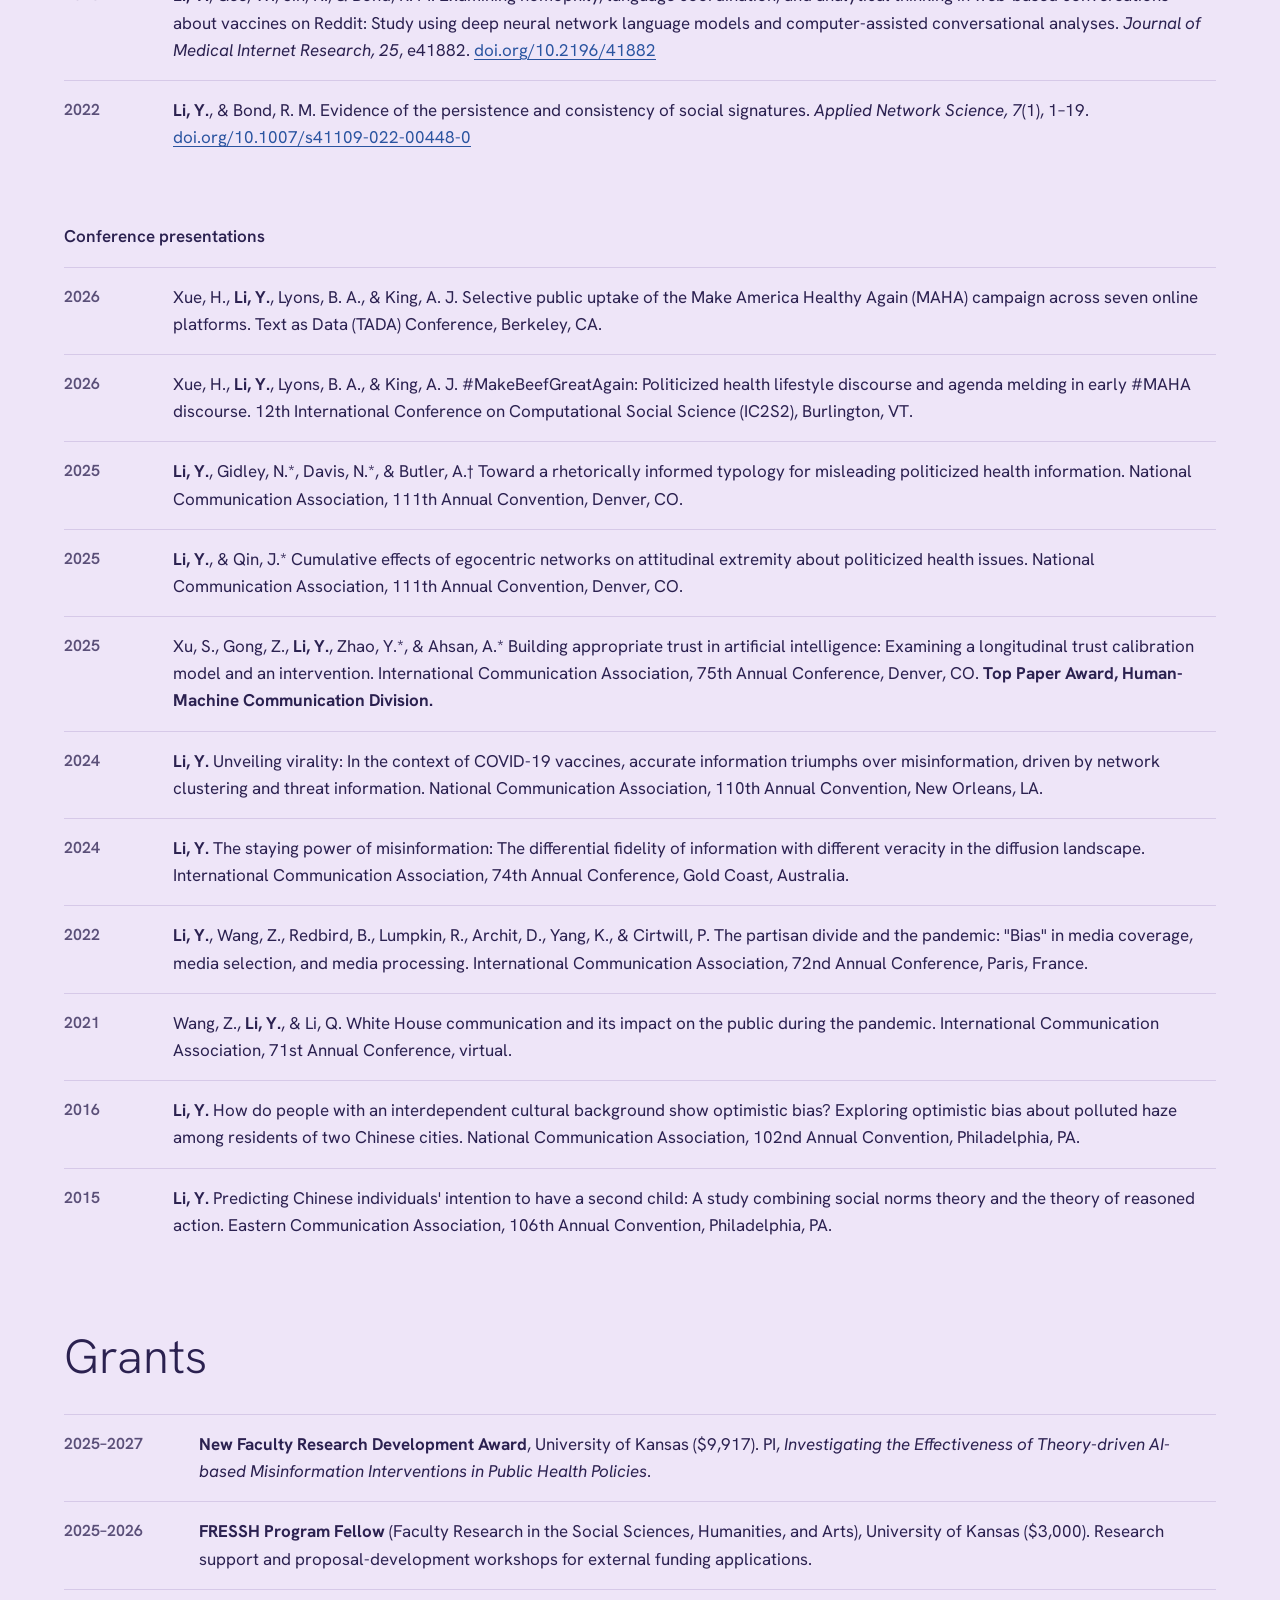
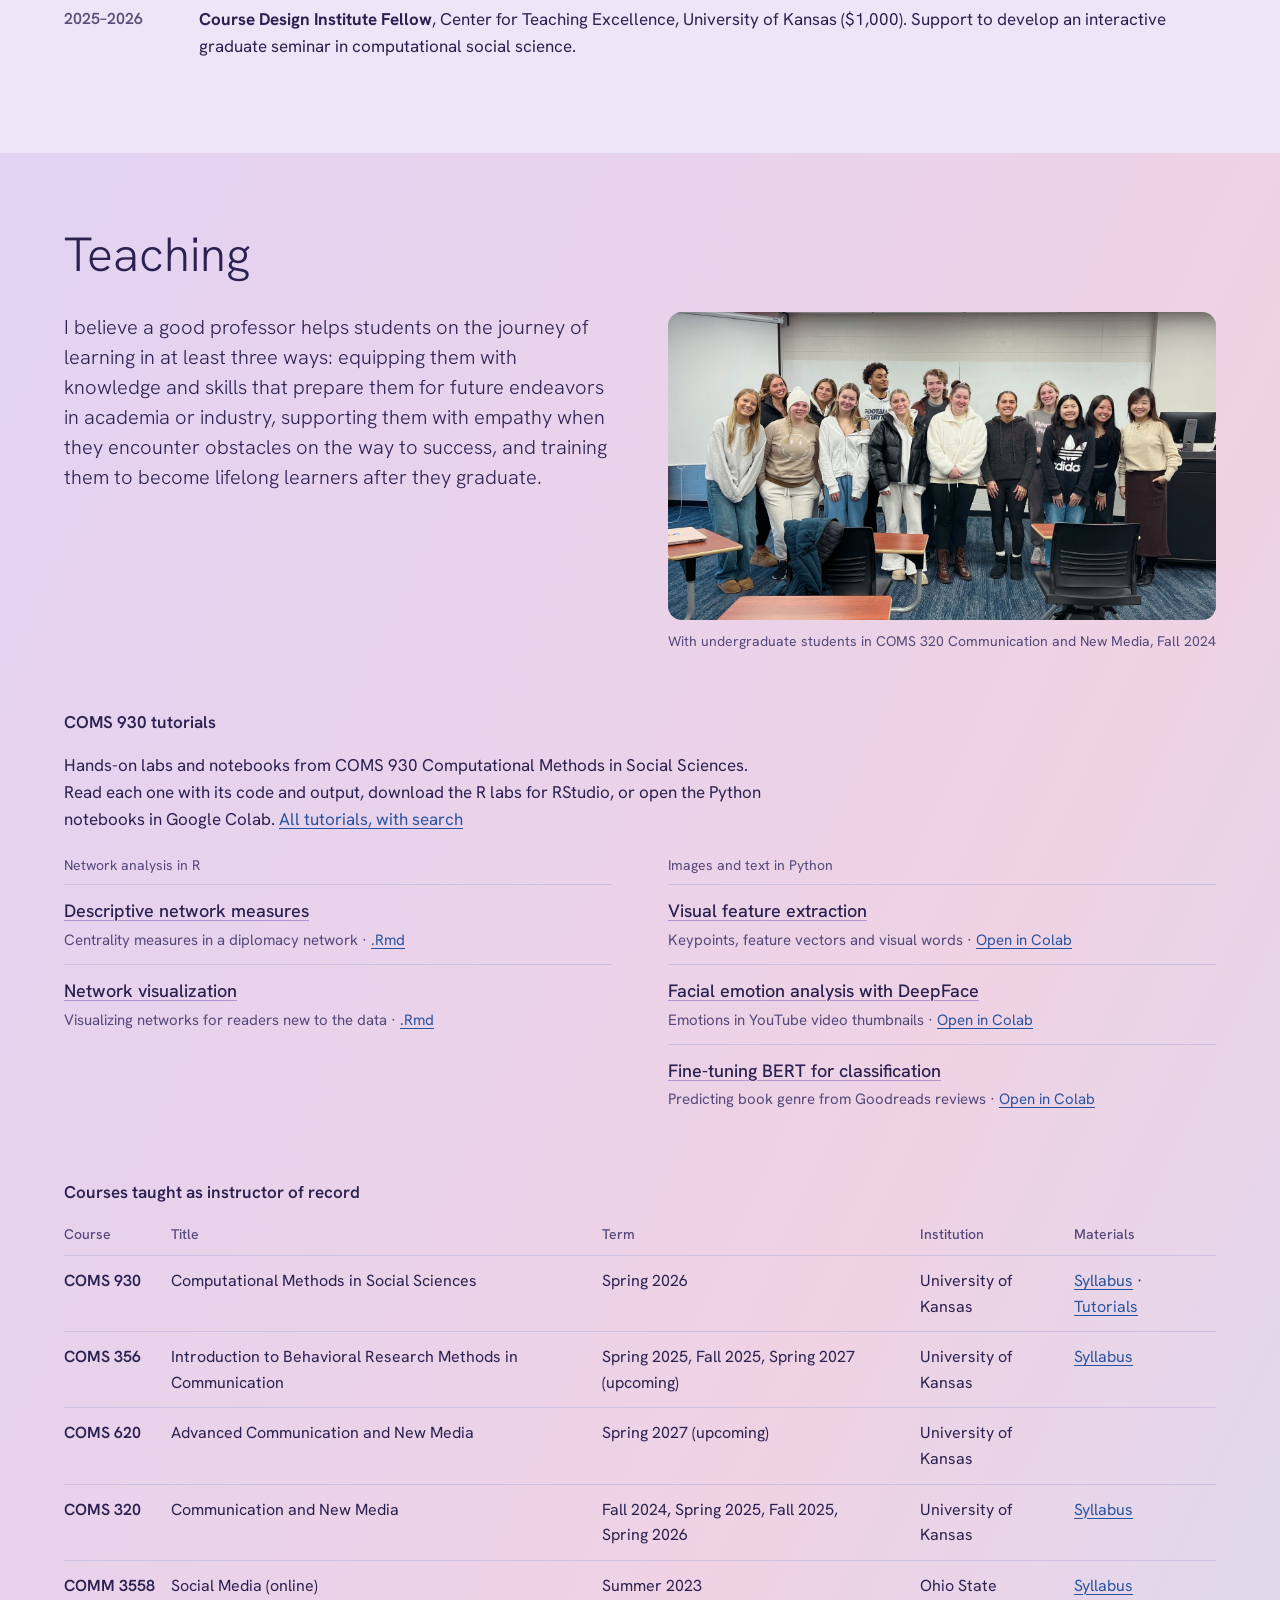
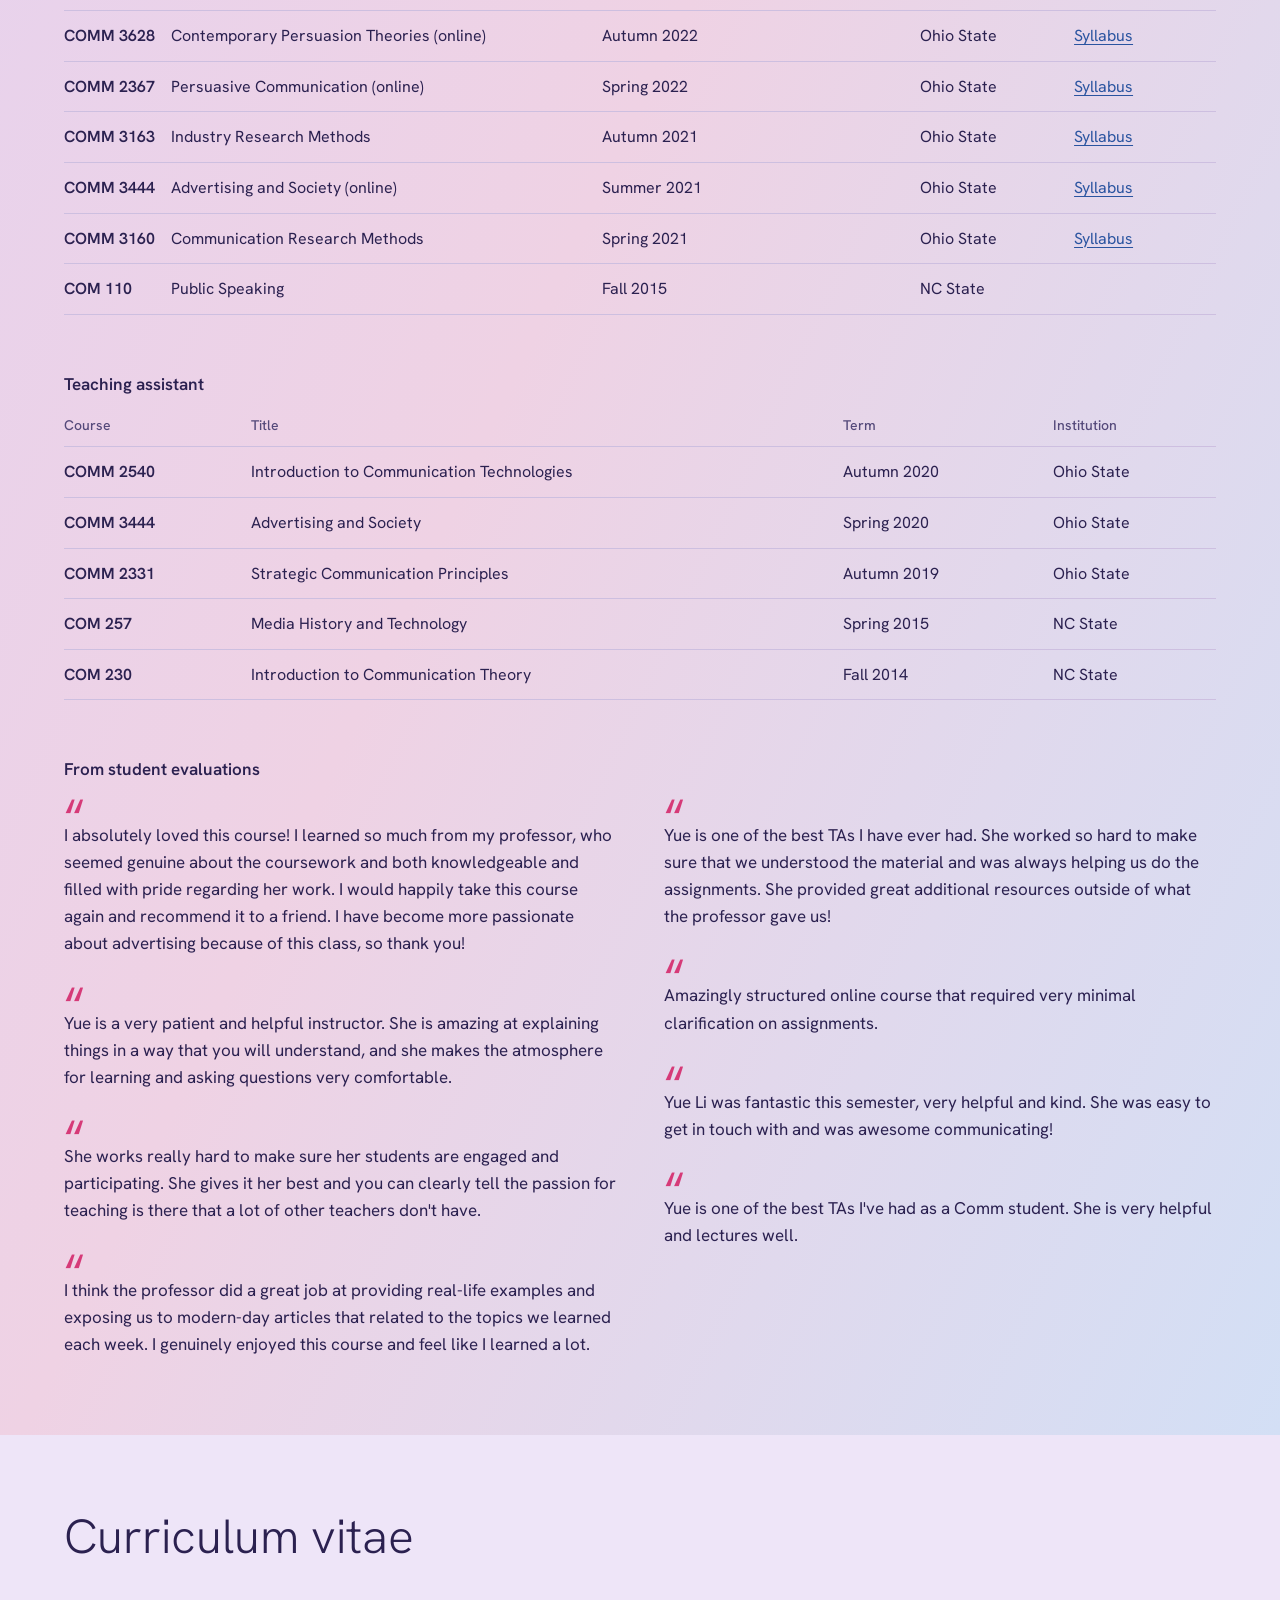
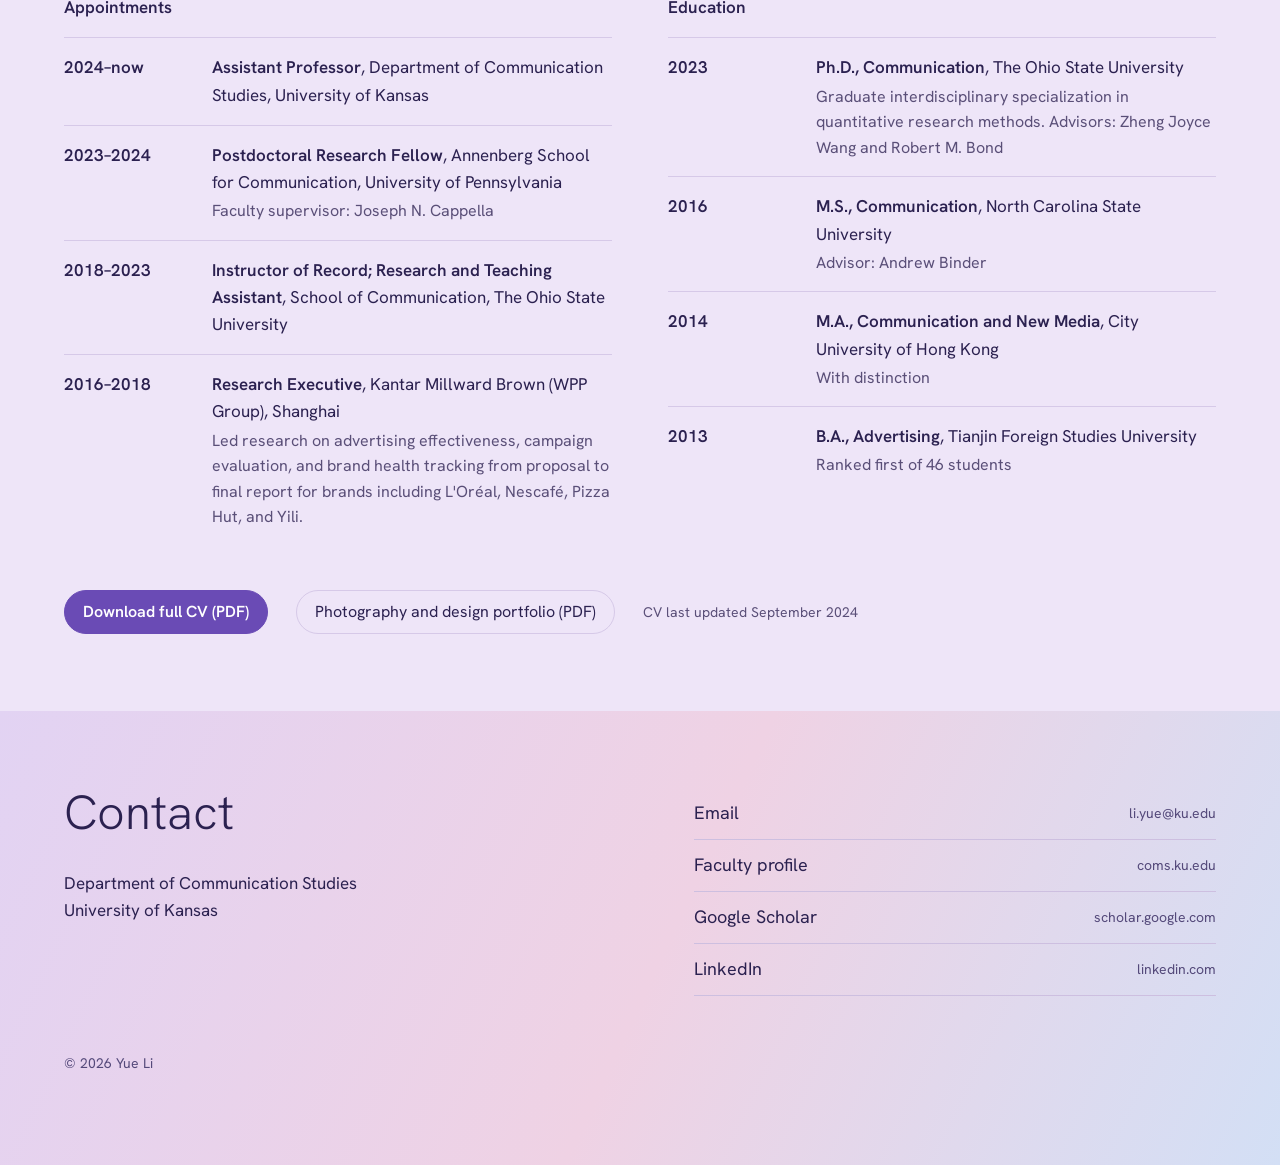
==== commit 2b5a71fd: "Remove the teaching-experience paragraph Deletes the second Teaching paragraph at Yue's request and " ====
--- a/index.html
+++ b/index.html
@@ -357,7 +357,6 @@
     <div class="teach">
       <div>
         <p class="phil">I believe a good professor helps students on the journey of learning in at least three ways: equipping them with knowledge and skills that prepare them for future endeavors in academia or industry, supporting them with empathy when they encounter obstacles on the way to success, and training them to become lifelong learners after they graduate.</p>
-        <p>Along with the Teaching Communication course I took during my graduate studies, two years of professional experience in the advertising industry and six years of college-level teaching have equipped me to put this philosophy into practice. My courses span new and social media, persuasion, advertising, and research methods.</p>
       </div>
       <figure class="photo"><img src="images/class-undergrads.jpg" alt="Yue Li with a group of undergraduate students from COMS 320 in a classroom" width="1600" height="900" loading="lazy"><figcaption>With undergraduate students in COMS 320 Communication and New Media, Fall 2024</figcaption></figure>
     </div>
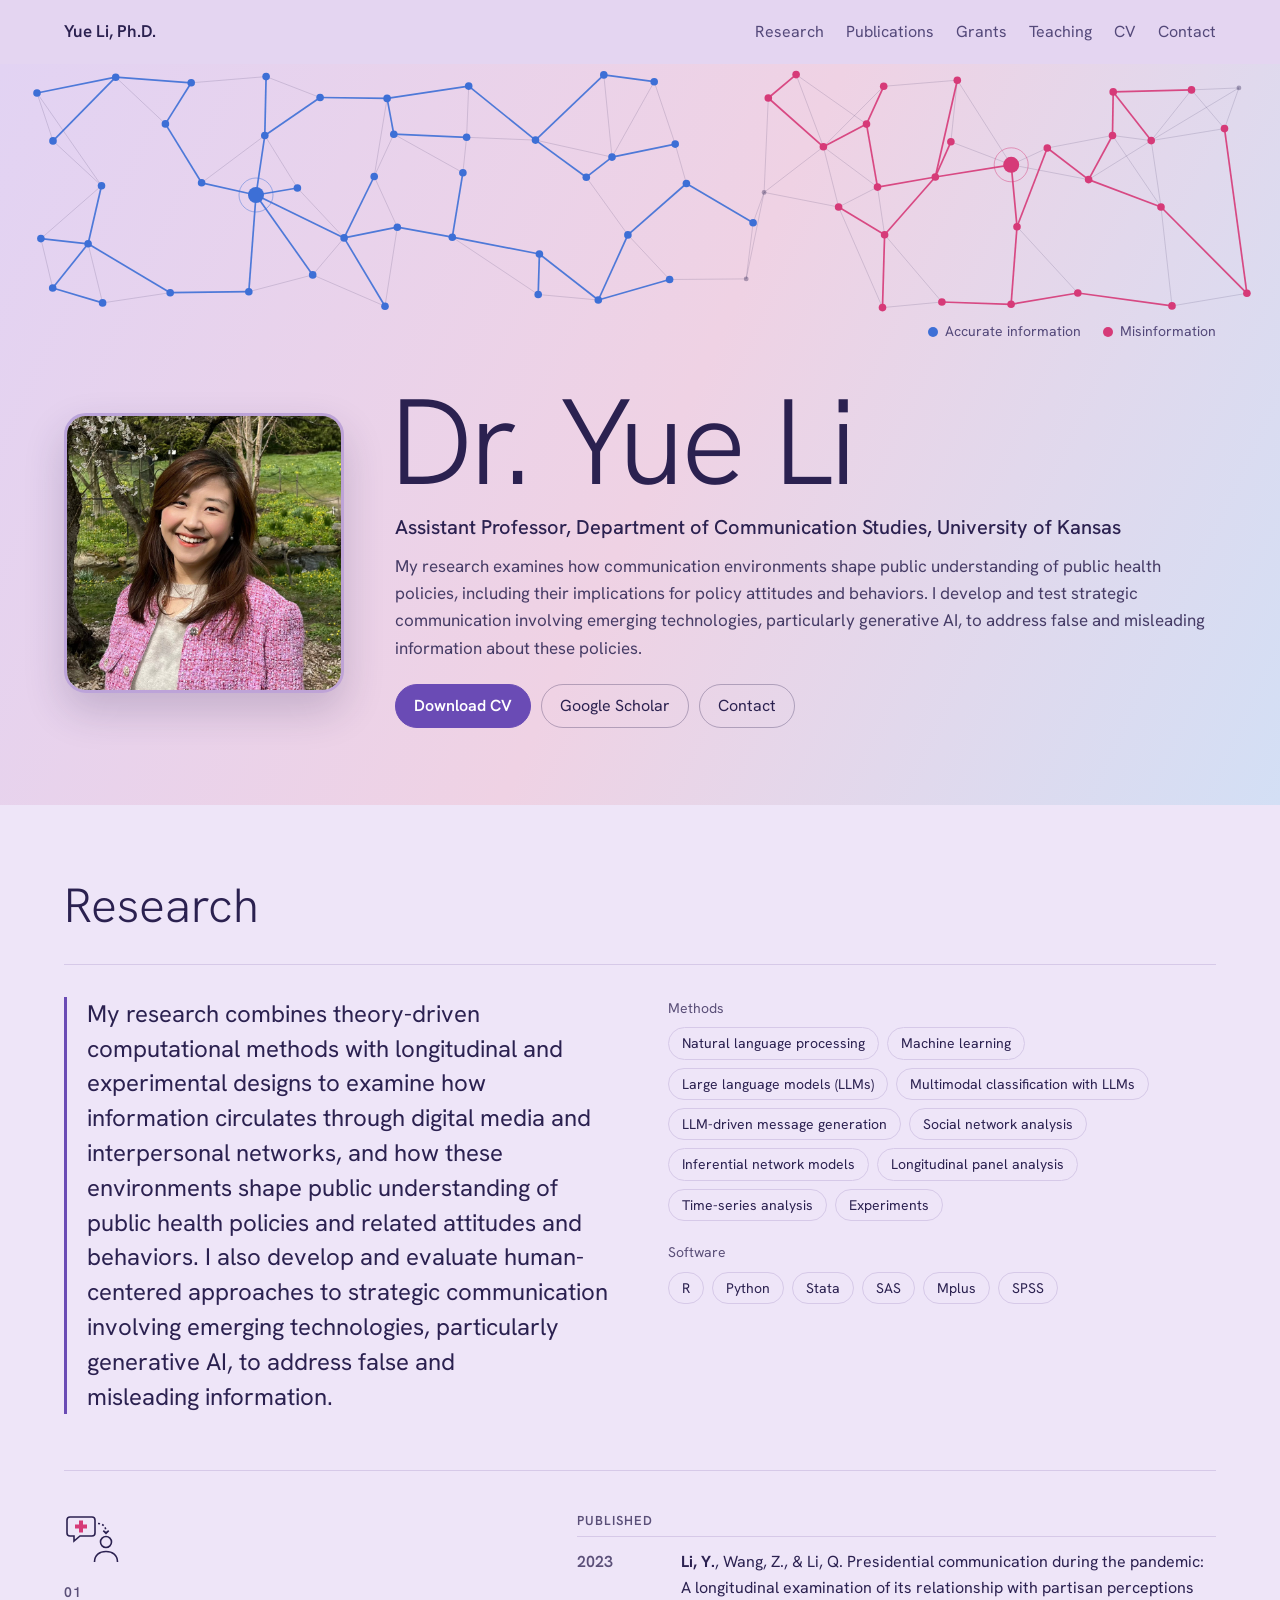
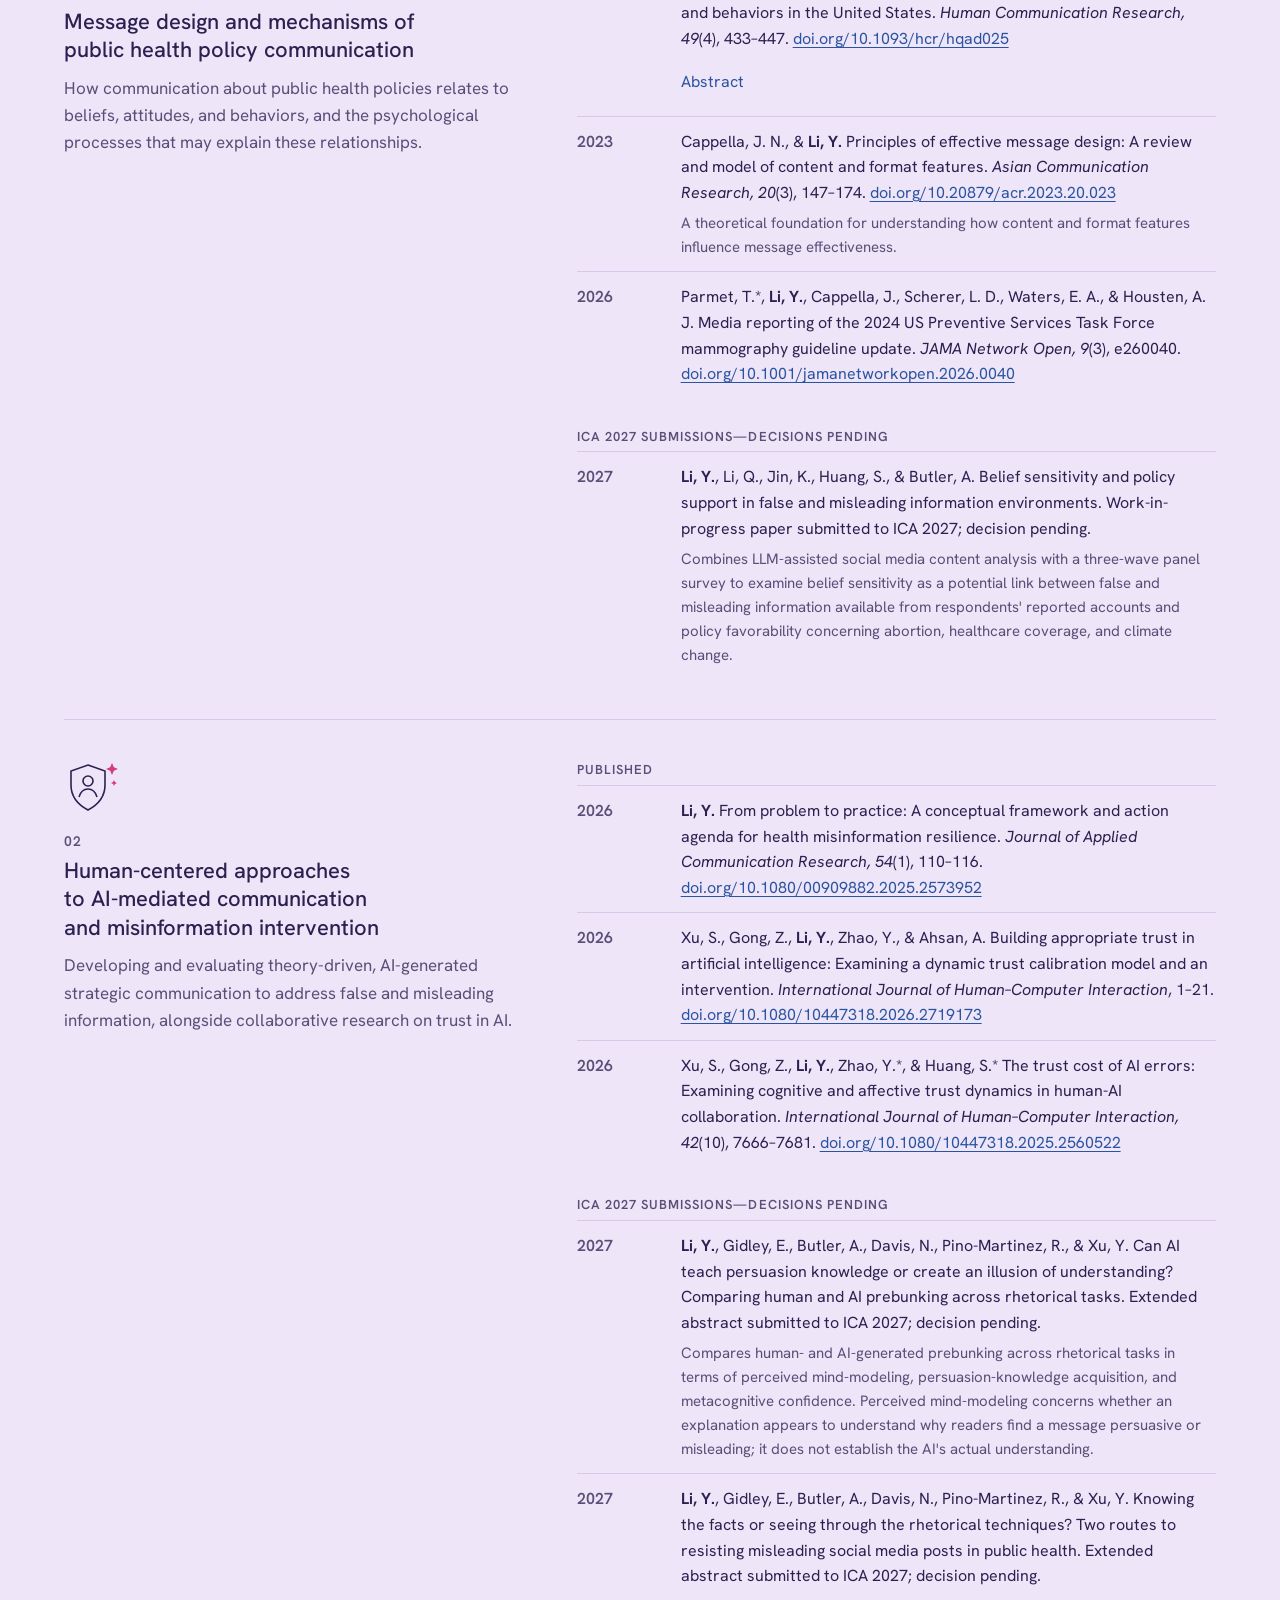
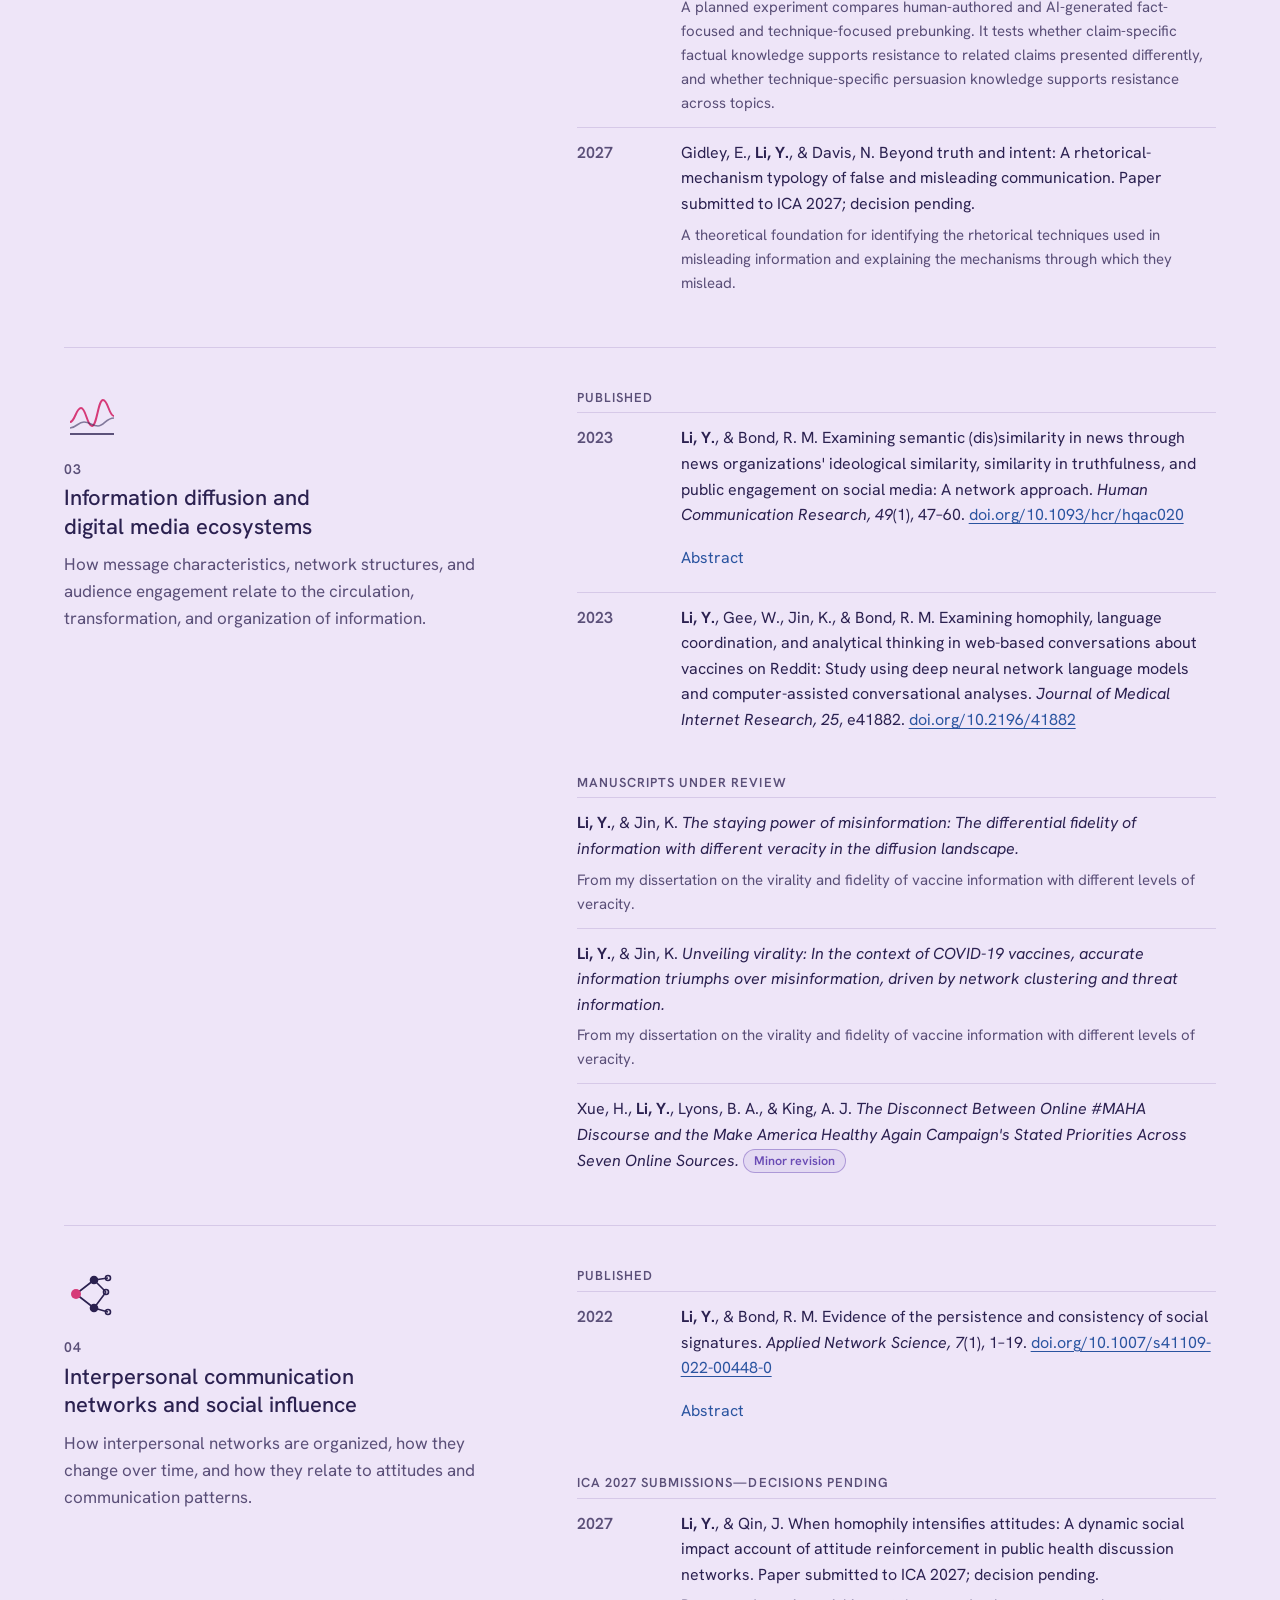
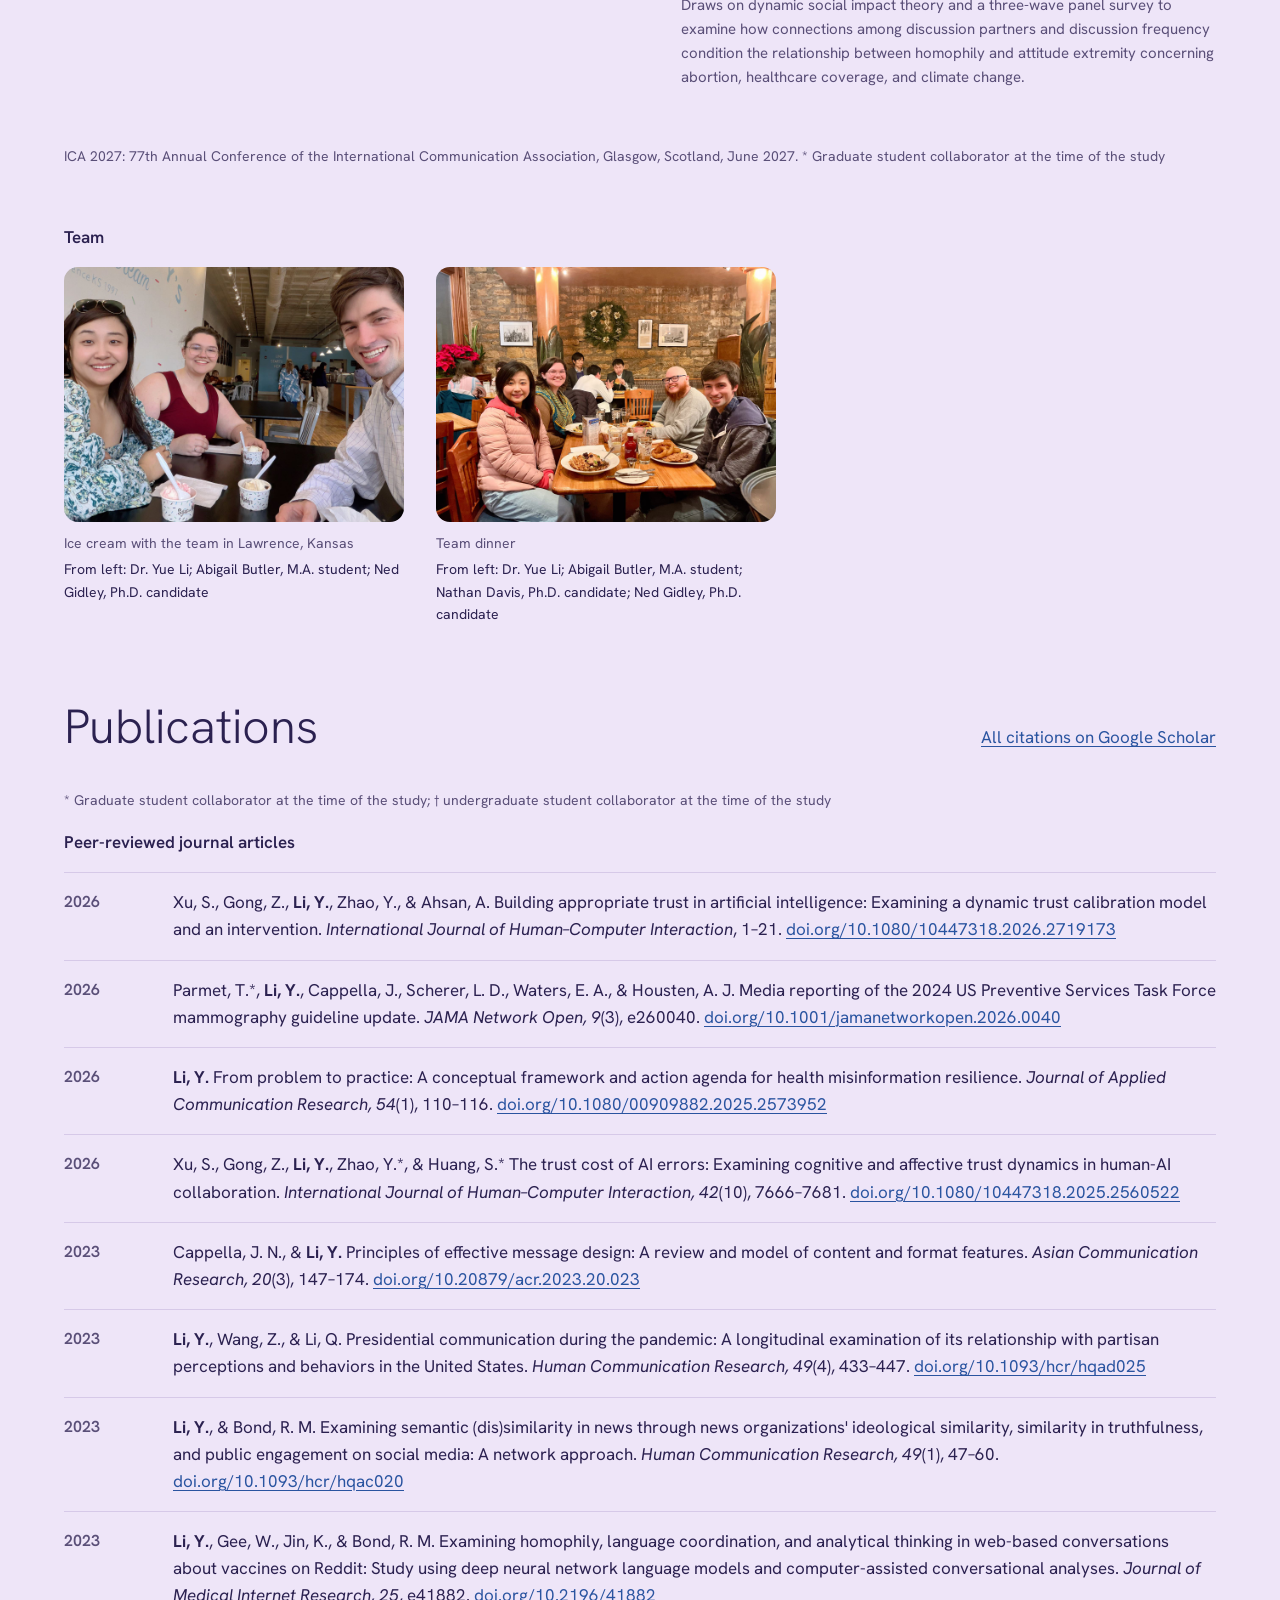
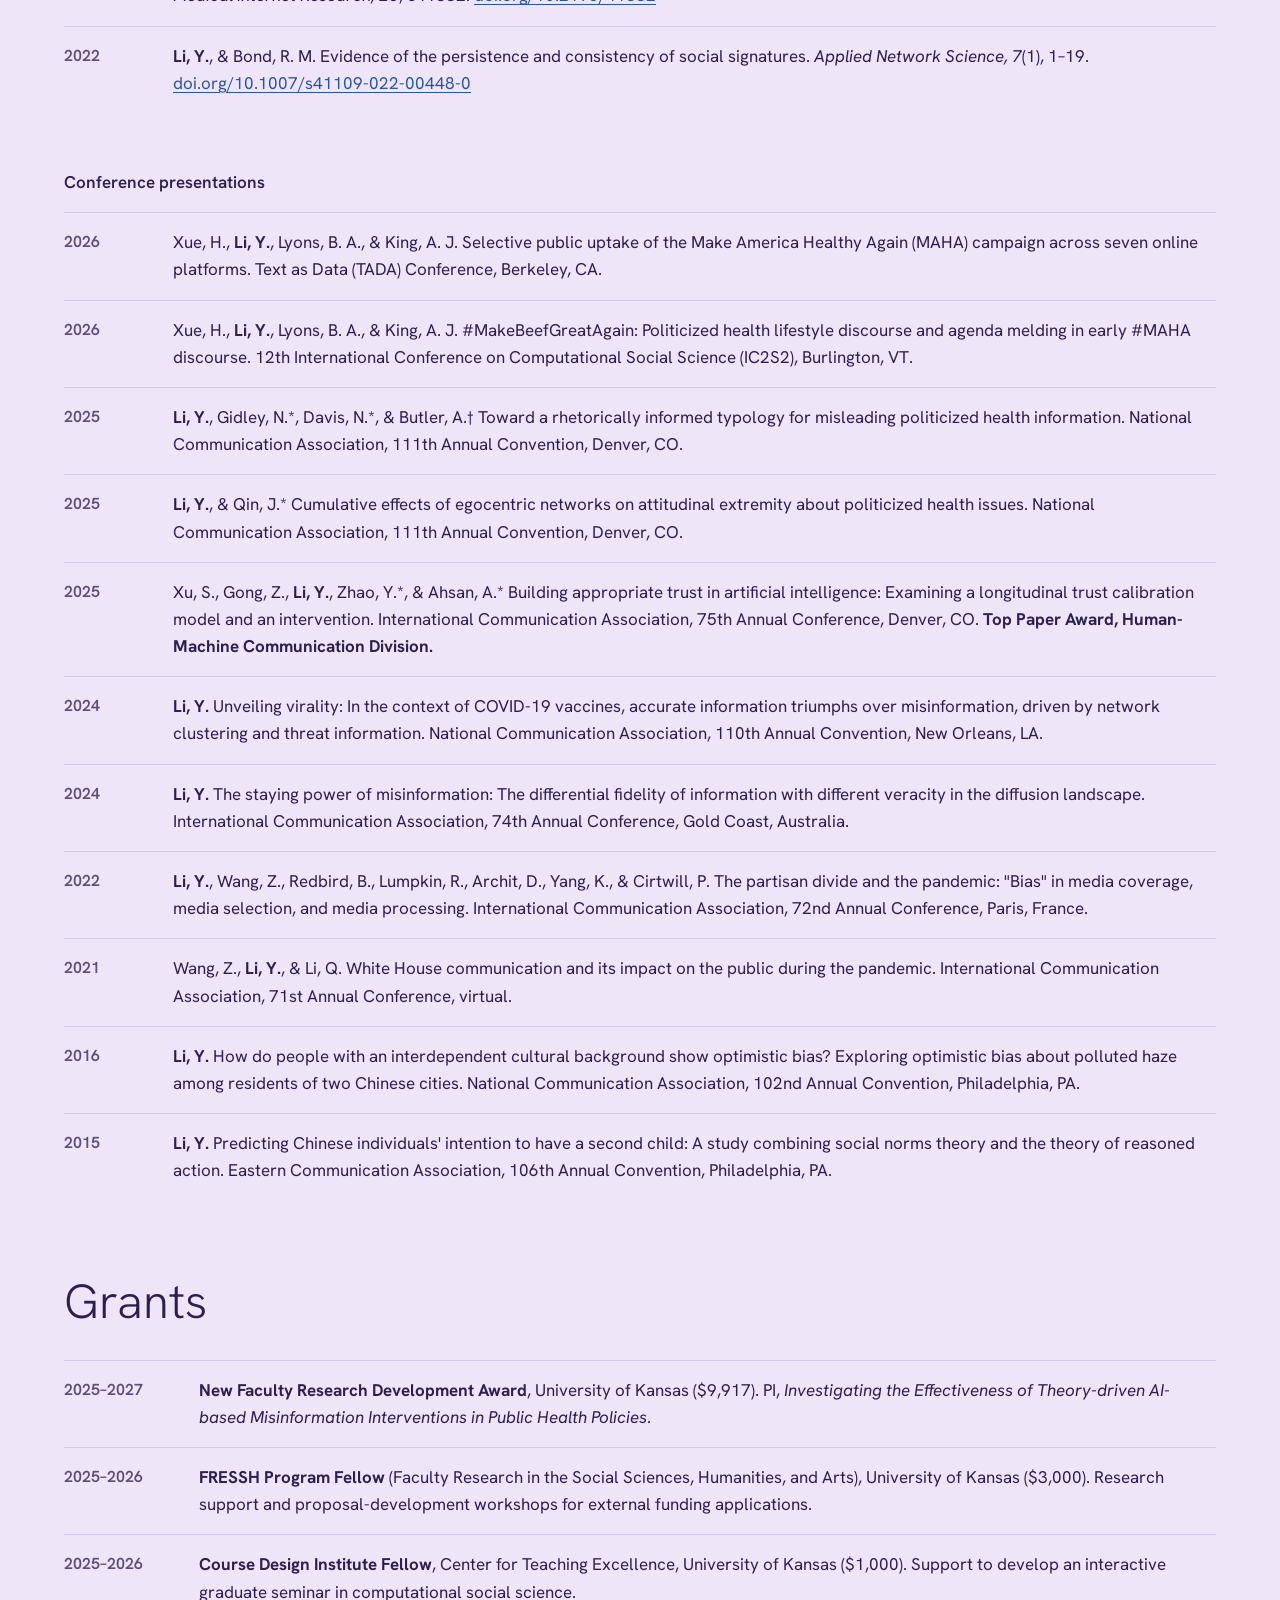
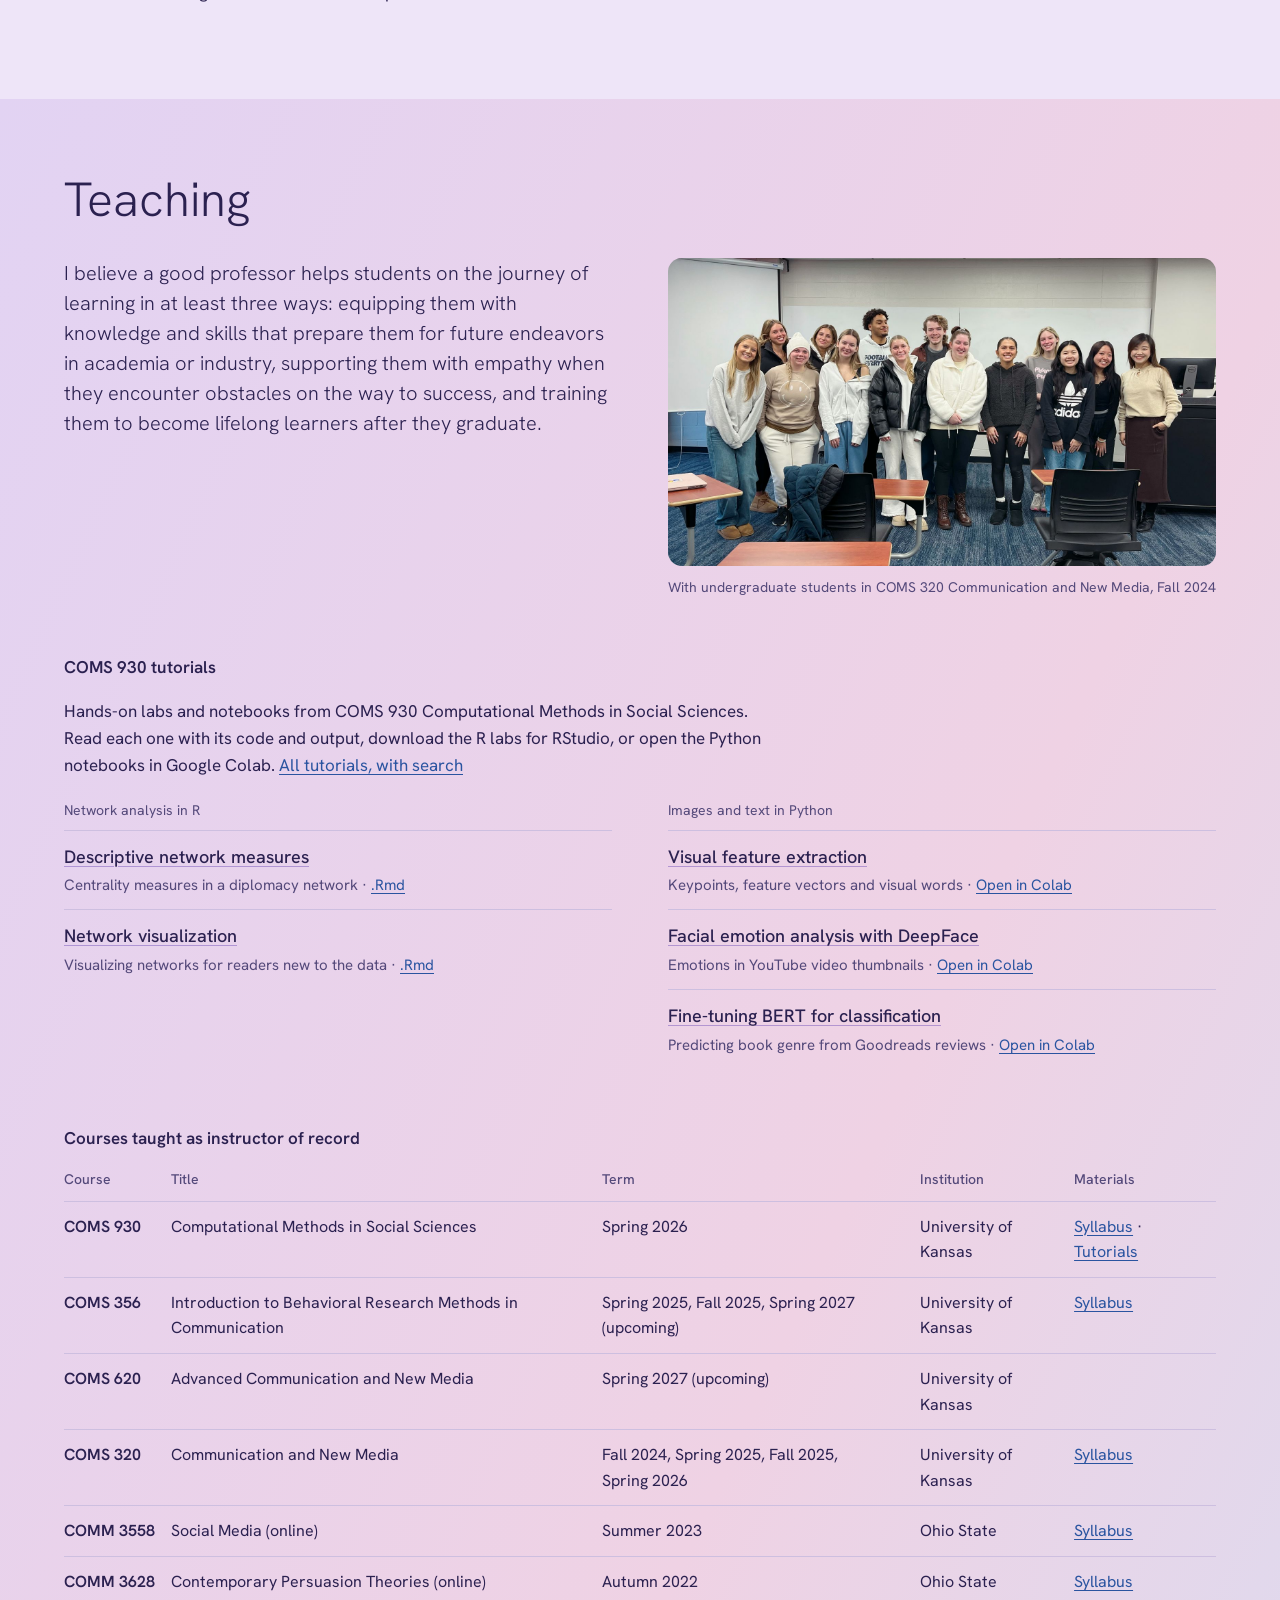
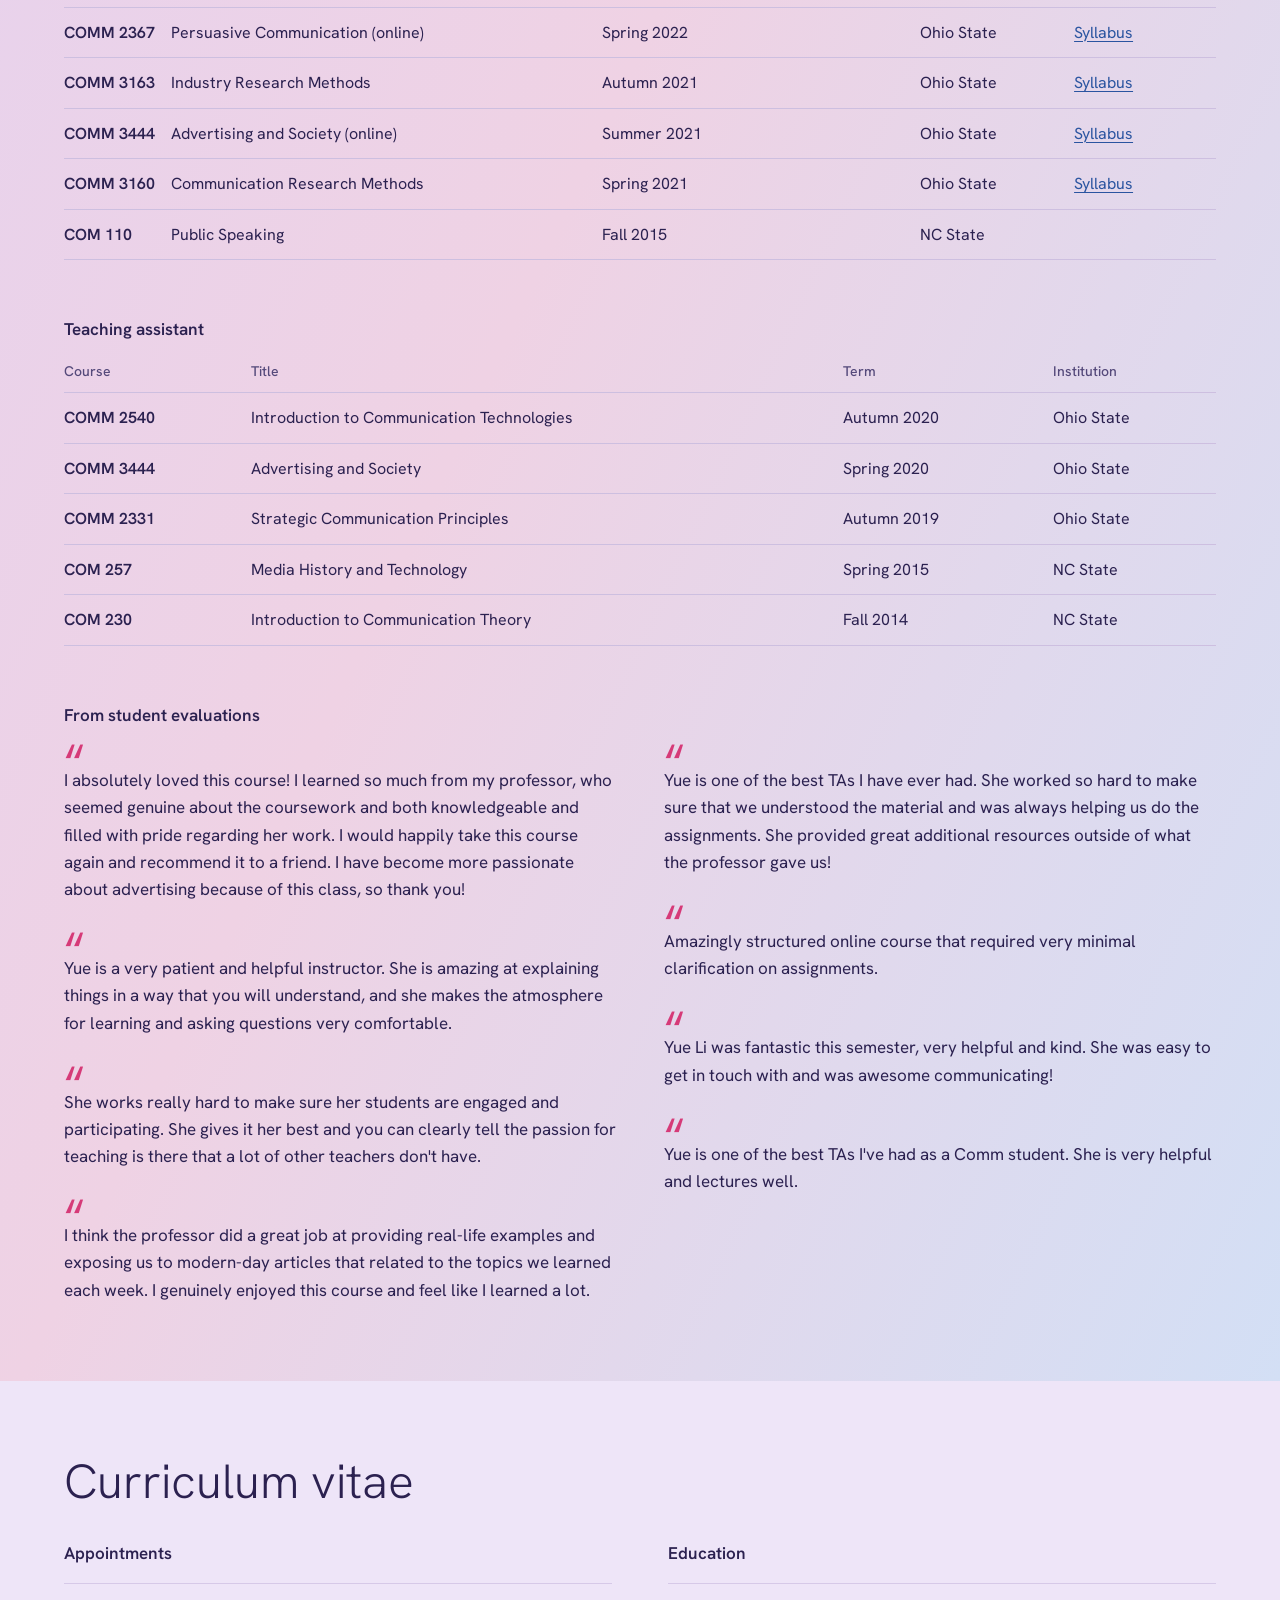
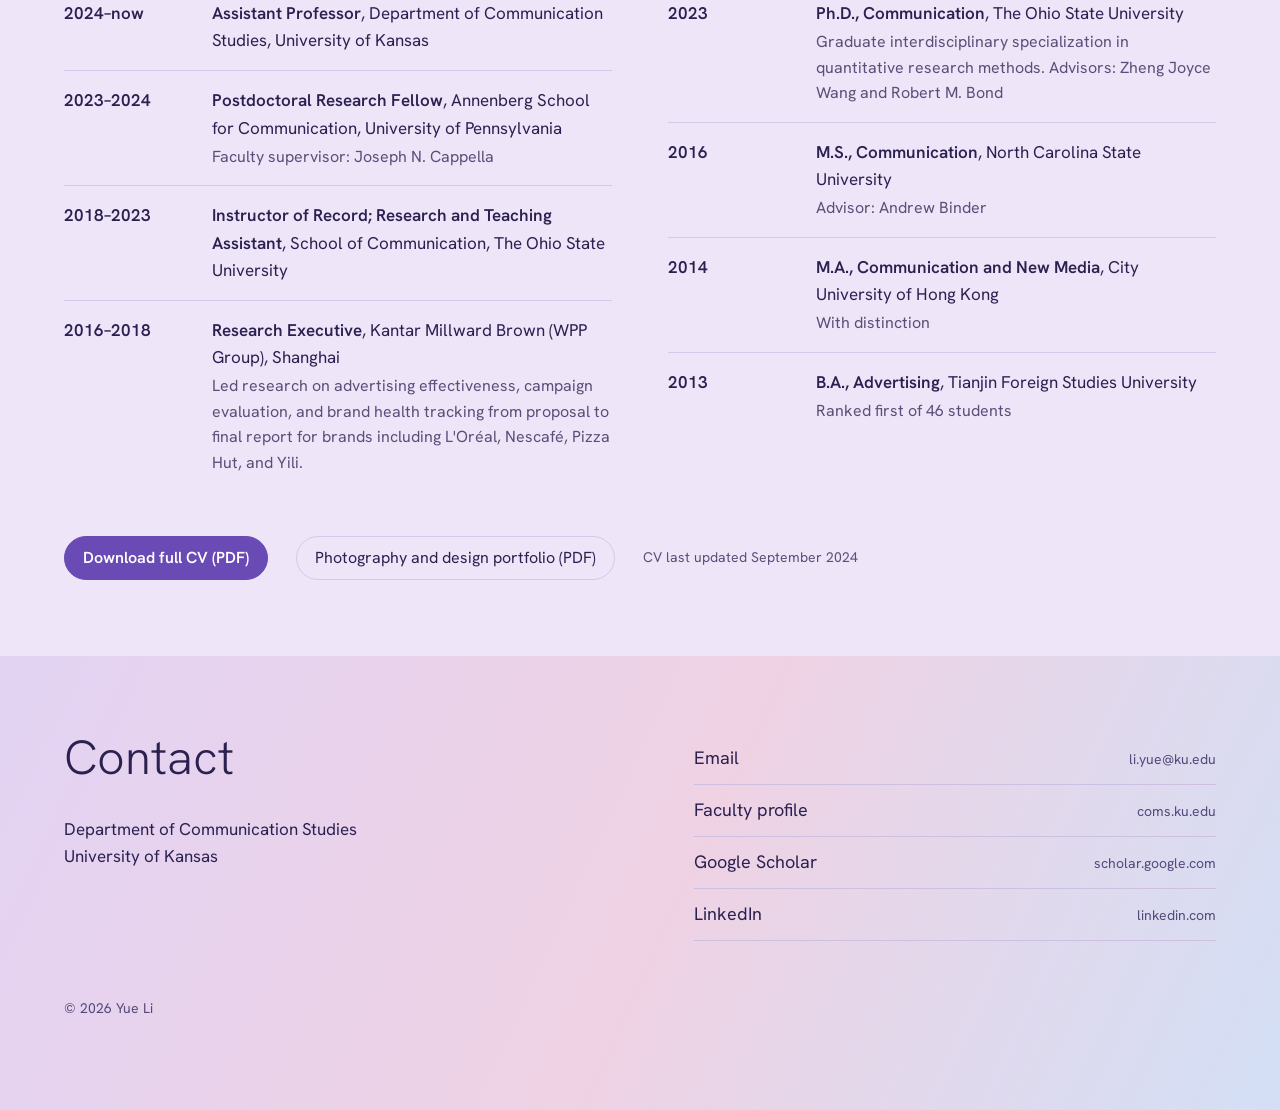
==== commit dcadc034: "Drop the methods sentence from the introduction It repeated the opening of the Research paragraph; t" ====
--- a/index.html
+++ b/index.html
@@ -177,7 +177,7 @@
       <h1>Dr. Yue Li</h1>
       <div class="lede">
         <p class="role">Assistant Professor, Department of Communication Studies, University of Kansas</p>
-        <p>My research examines how communication environments shape public understanding of public health policies, including their implications for policy attitudes and behaviors. I develop and test strategic communication involving emerging technologies, particularly generative AI, to address false and misleading information about these policies. I combine theory-driven computational methods, including natural language processing, large language models, and social network analysis, with longitudinal surveys and experiments.</p>
+        <p>My research examines how communication environments shape public understanding of public health policies, including their implications for policy attitudes and behaviors. I develop and test strategic communication involving emerging technologies, particularly generative AI, to address false and misleading information about these policies.</p>
         <div class="btns">
           <a class="btn primary" href="files/Yue-Li-CV.pdf">Download CV</a>
           <a class="btn" href="https://scholar.google.com/citations?user=ZIJgPwMAAAAJ&amp;hl=en">Google Scholar</a>
